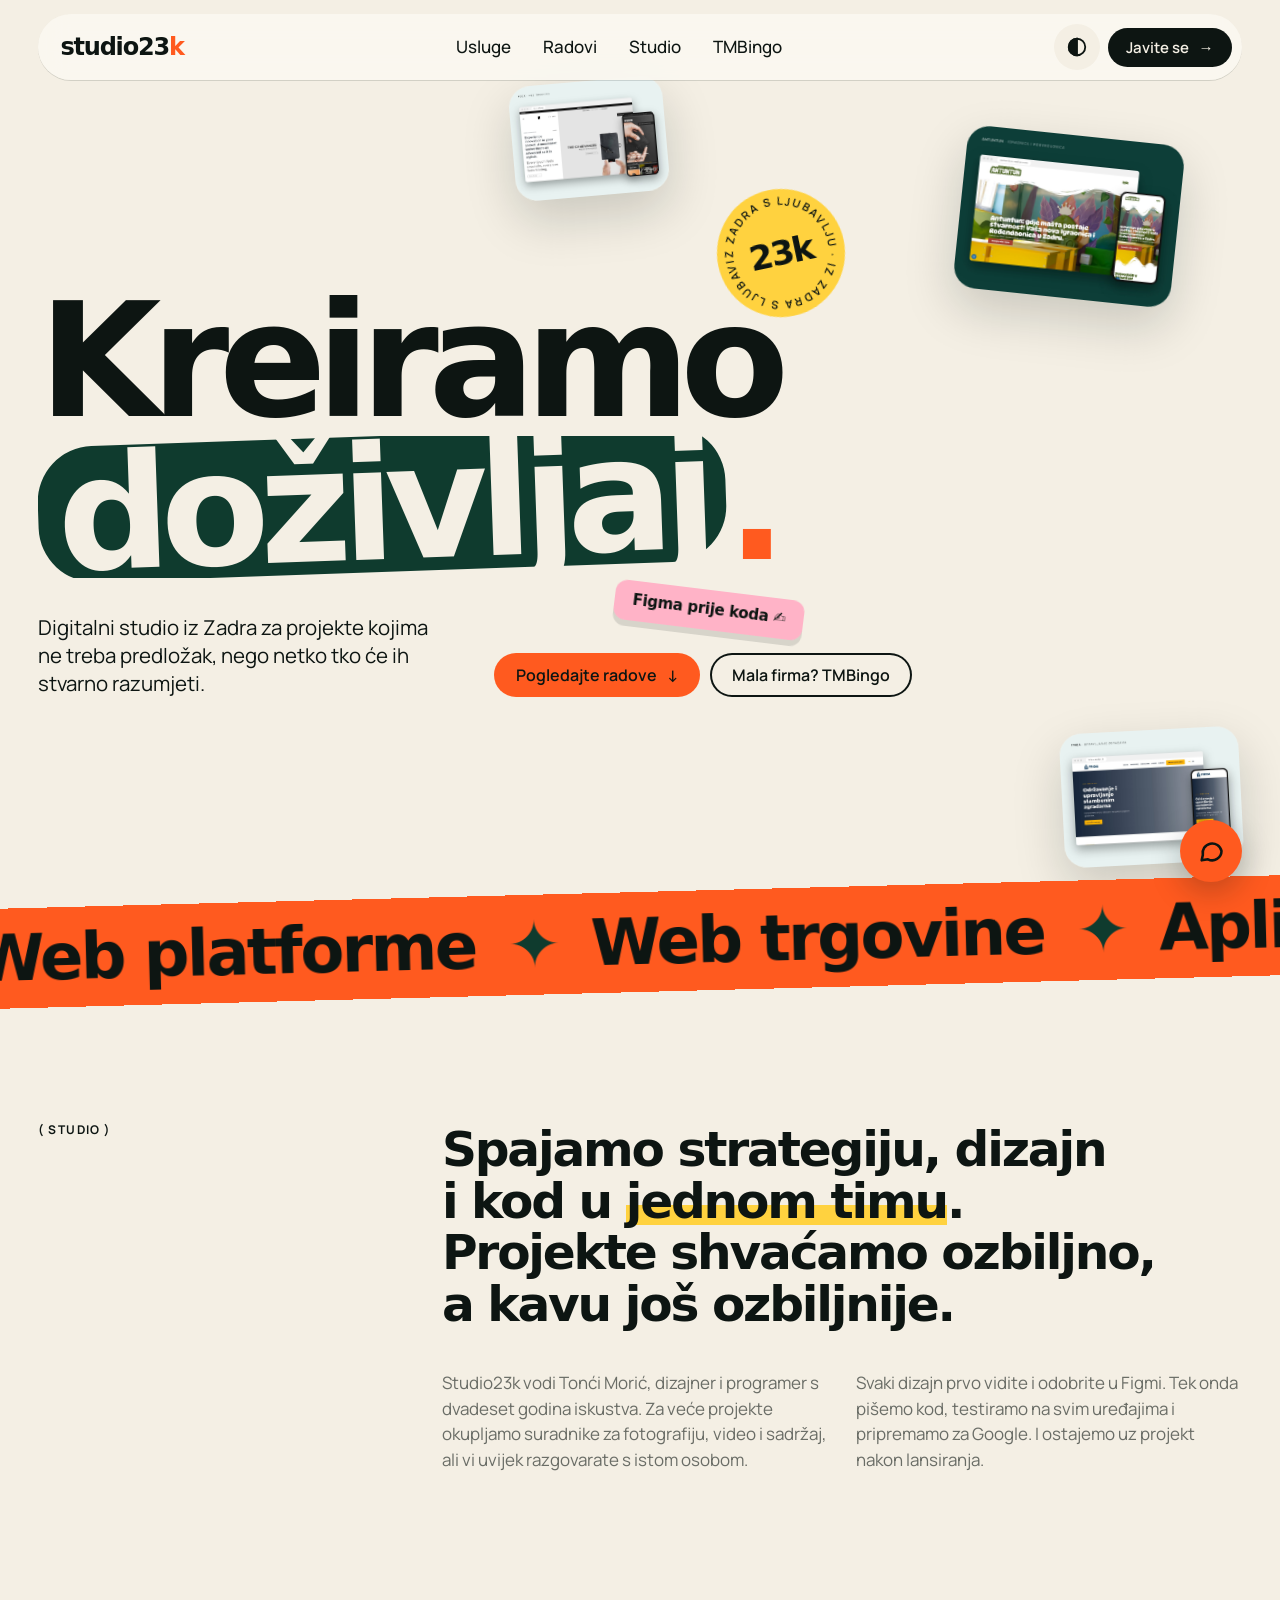
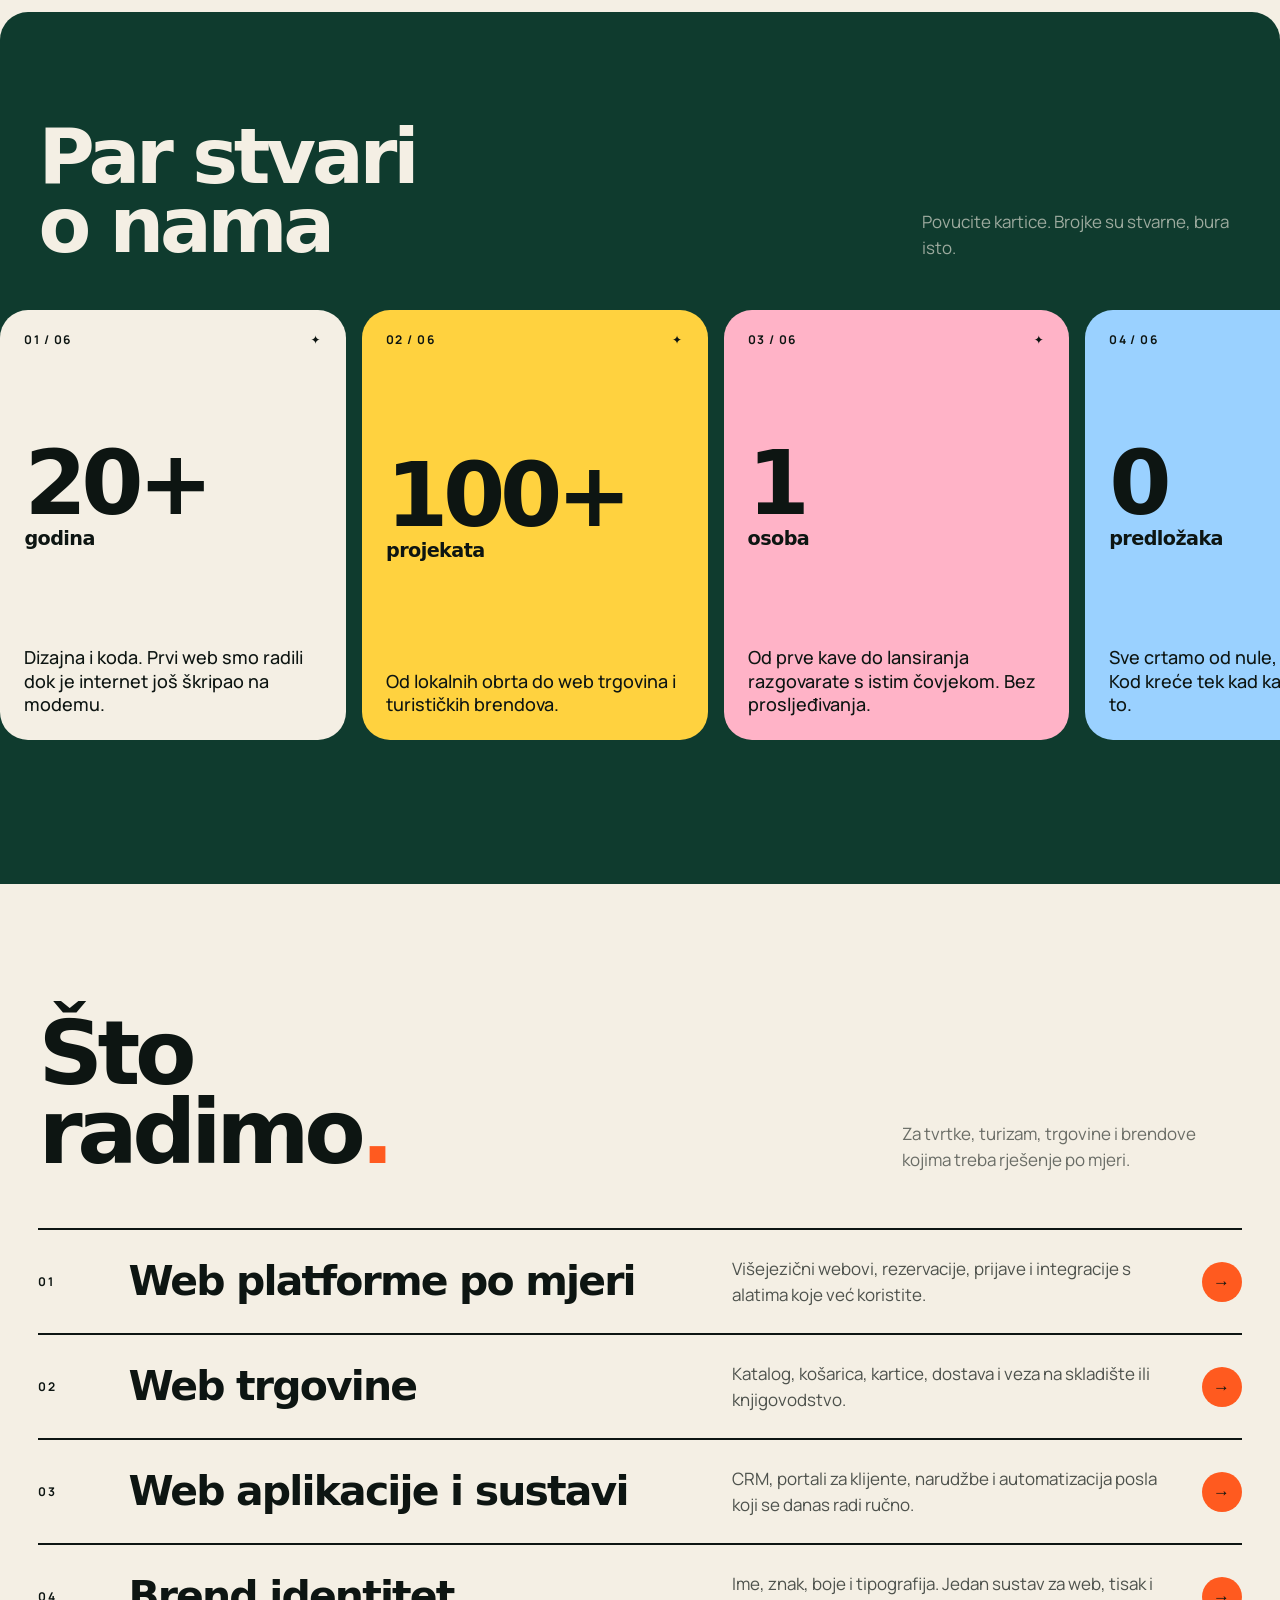
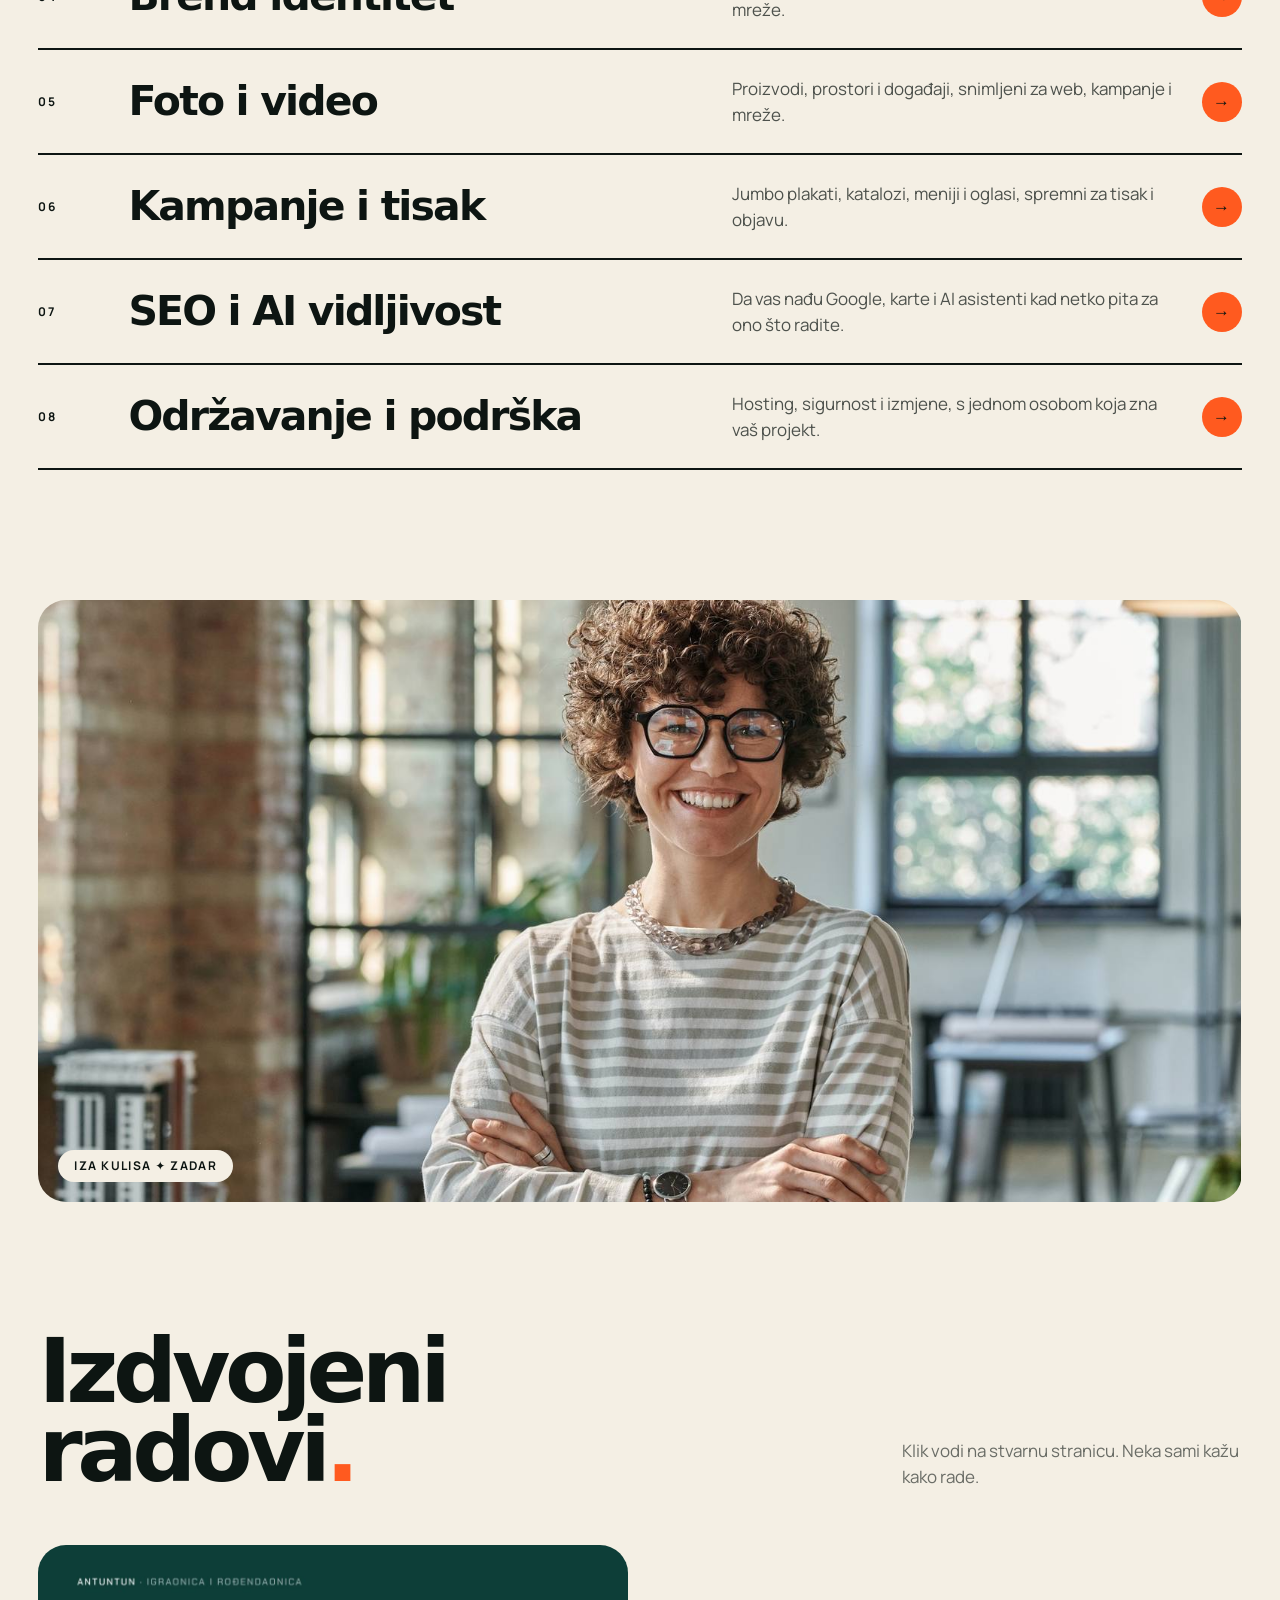
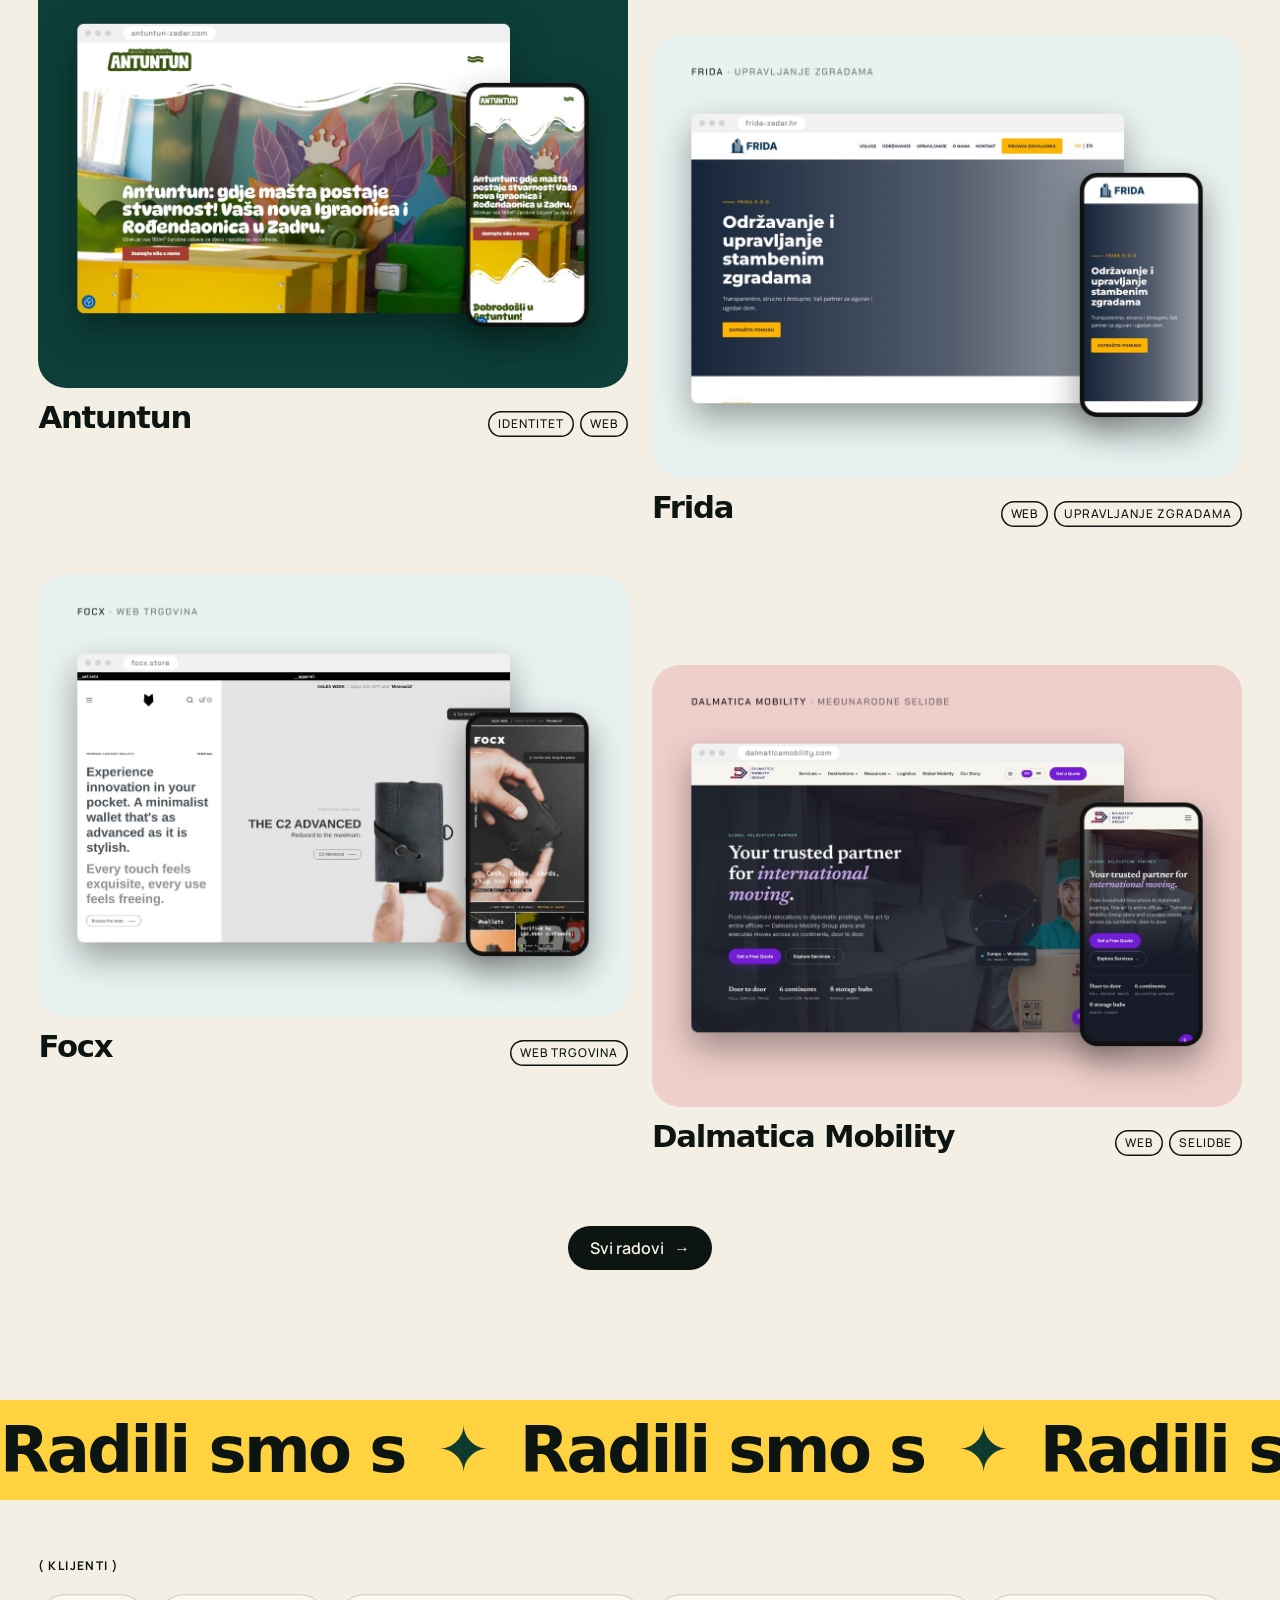
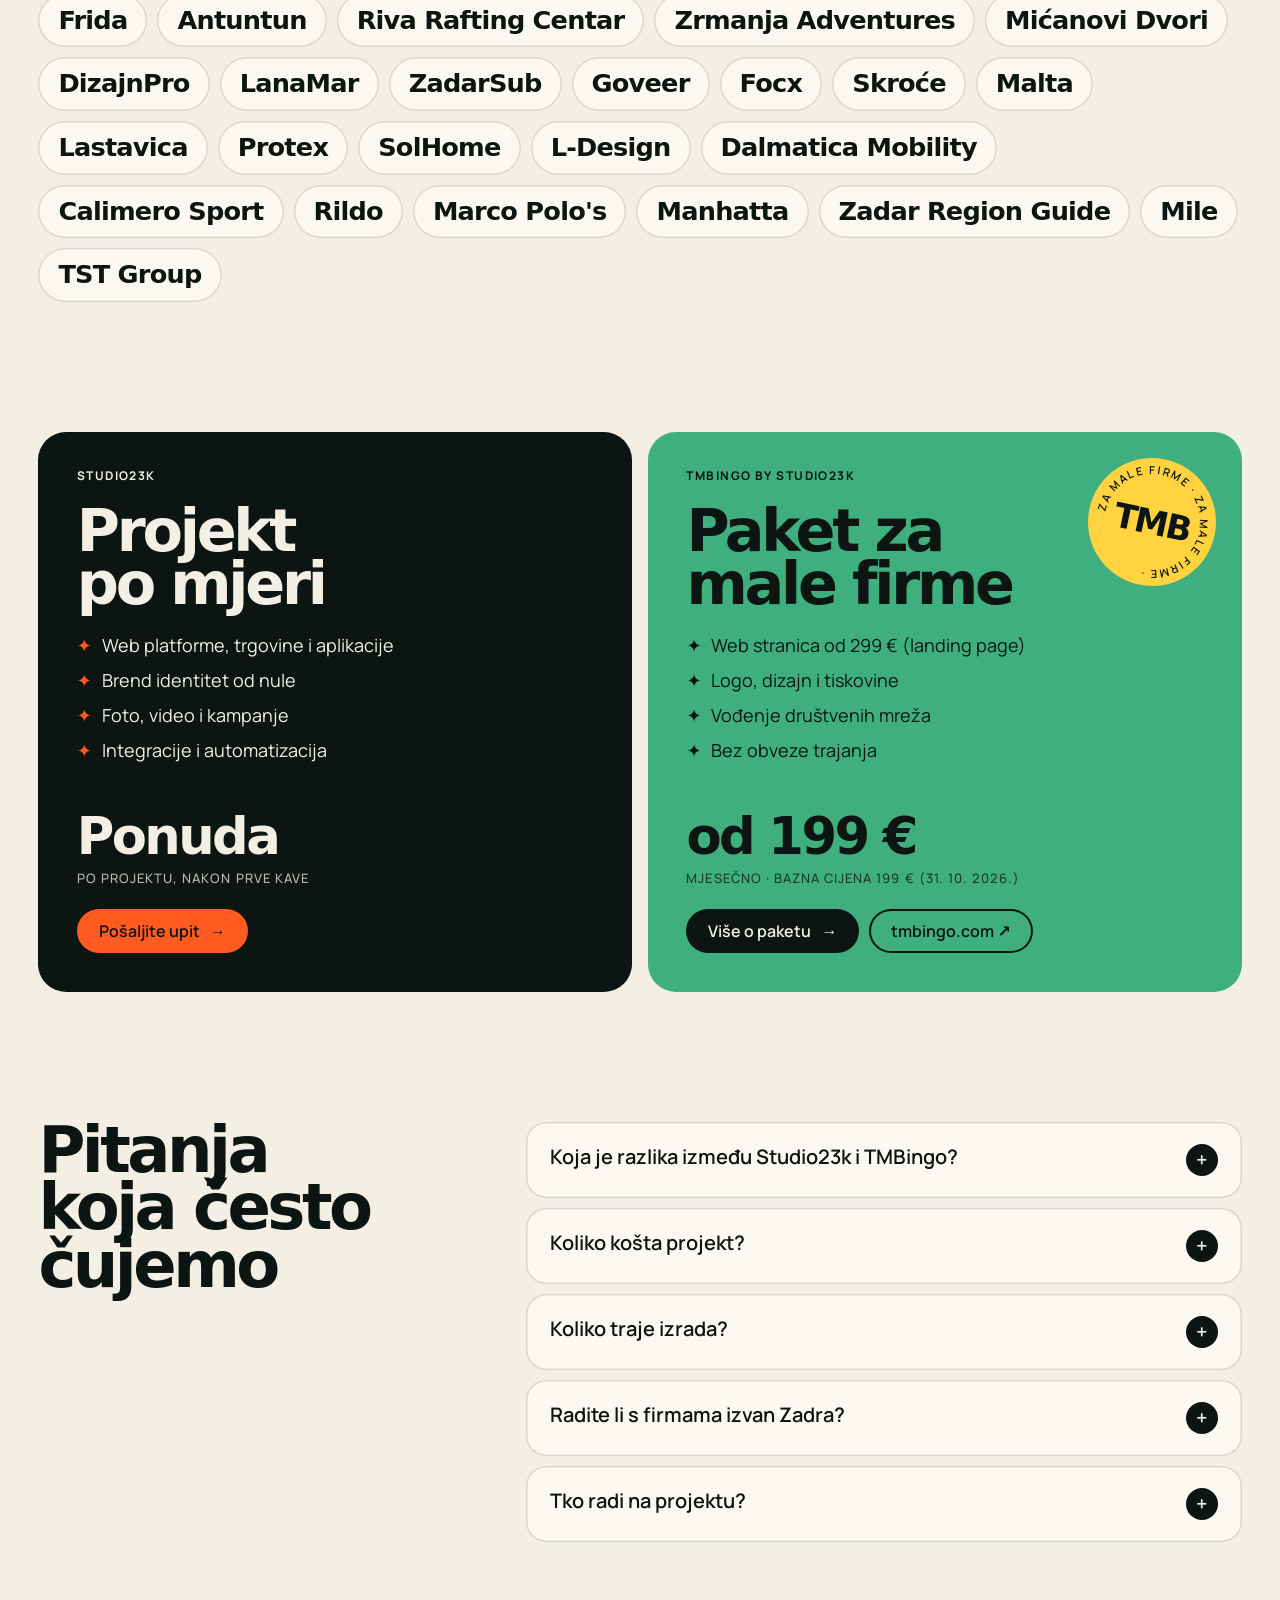
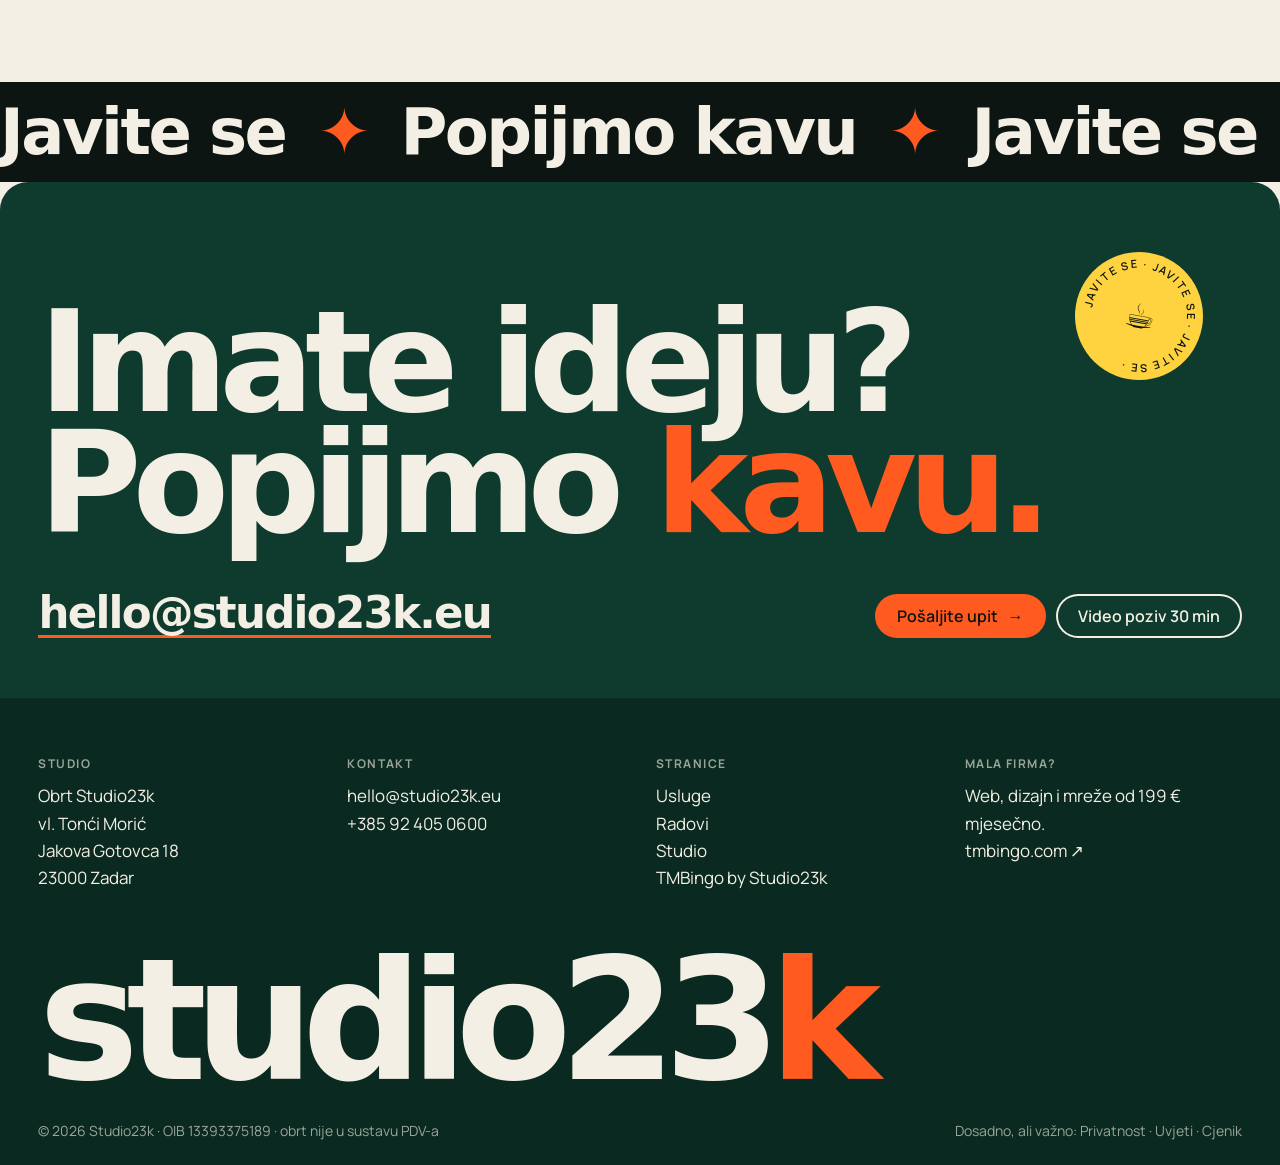
==== index.html @ f8e04850 "Uvodna zavjesa, svijetla/tamna tema, filteri radova, razigrani pravni linkovi Co-Authored-By: Claude" ====
<!doctype html>
<html lang="hr">
<head>
<meta charset="utf-8">
<meta name="viewport" content="width=device-width, initial-scale=1, viewport-fit=cover">
<title>Studio23k · Digitalni studio iz Zadra: web, brend, aplikacije</title>
<meta name="description" content="Studio23k iz Zadra radi veće projekte: web platforme i trgovine po mjeri, web aplikacije, brend identitet, foto i video. Za male firme tu je TMBingo by Studio23k.">
<meta name="theme-color" content="#f4efe4">
<link rel="canonical" href="https://studio23k.eu/">
<meta property="og:type" content="website">
<meta property="og:locale" content="hr_HR">
<meta property="og:site_name" content="Studio23k">
<meta property="og:url" content="https://studio23k.eu/">
<meta property="og:title" content="Studio23k · Digitalni studio iz Zadra: web, brend, aplikacije">
<meta property="og:description" content="Studio23k iz Zadra radi veće projekte: web platforme i trgovine po mjeri, web aplikacije, brend identitet, foto i video. Za male firme tu je TMBingo by Studio23k.">
<meta property="og:image" content="https://studio23k.eu/assets/og-image.jpg">
<meta name="twitter:card" content="summary_large_image">
<link rel="icon" type="image/png" href="/assets/favicon.png">
<link rel="apple-touch-icon" href="/assets/apple-touch-icon.png">
<link rel="stylesheet" href="/assets/fonts/fonts.css">
<link rel="stylesheet" href="/assets/studio.css?v=4">
<script>(function(){var d=document.documentElement;try{var s=localStorage.getItem('s23k-tema');if(s)d.dataset.theme=s;if(sessionStorage.getItem('s23k-pre'))d.classList.add('no-pre');sessionStorage.setItem('s23k-pre','1')}catch(e){}})();</script>
<script type="application/ld+json">
[
 {
  "@context": "https://schema.org",
  "@type": "ProfessionalService",
  "@id": "https://studio23k.eu/#studio",
  "name": "Studio23k",
  "slogan": "Kreiramo doživljaj",
  "description": "Kreativni i digitalni studio iz Zadra za veće projekte: web platforme i trgovine po mjeri, web aplikacije, brend identitet, foto i video te kampanje. Paket za male firme je TMBingo by Studio23k.",
  "url": "https://studio23k.eu/",
  "logo": "https://studio23k.eu/assets/apple-touch-icon.png",
  "image": "https://studio23k.eu/assets/og-image.jpg",
  "email": "hello@studio23k.eu",
  "telephone": "+385 92 405 0600",
  "taxID": "13393375189",
  "address": {
   "@type": "PostalAddress",
   "streetAddress": "Jakova Gotovca 18",
   "postalCode": "23000",
   "addressLocality": "Zadar",
   "addressRegion": "Zadarska županija",
   "addressCountry": "HR"
  },
  "areaServed": [
   {
    "@type": "City",
    "name": "Zadar"
   },
   {
    "@type": "Country",
    "name": "Hrvatska"
   }
  ],
  "founder": {
   "@type": "Person",
   "name": "Tonći Morić",
   "jobTitle": "Dizajner i programer"
  },
  "subOrganization": {
   "@type": "ProfessionalService",
   "@id": "https://tmbingo.com/#posao",
   "name": "TMBingo",
   "url": "https://tmbingo.com/"
  },
  "knowsAbout": [
   "izrada web stranica",
   "web trgovine",
   "web aplikacije",
   "brend identitet",
   "grafički dizajn",
   "fotografija proizvoda",
   "video produkcija",
   "SEO",
   "održavanje web stranica"
  ]
 },
 {
  "@context": "https://schema.org",
  "@type": "FAQPage",
  "mainEntity": [
   {
    "@type": "Question",
    "name": "Koja je razlika između Studio23k i TMBingo?",
    "acceptedAnswer": {
     "@type": "Answer",
     "text": "Studio23k radi veće projekte po mjeri, s ponudom za svaki projekt. TMBingo by Studio23k je paket za male firme, obrte i apartmane: web, dizajn i društvene mreže za jednu mjesečnu cijenu, bez obveze trajanja. Iza oba stoji isti tim."
    }
   },
   {
    "@type": "Question",
    "name": "Koliko košta projekt?",
    "acceptedAnswer": {
     "@type": "Answer",
     "text": "Ovisi o opsegu. Nakon prvog razgovora dobivate pisanu ponudu s cijenom, rokom i popisom onoga što ulazi u cijenu. Za manje stvari cijene su javne na TMBingo cjeniku."
    }
   },
   {
    "@type": "Question",
    "name": "Koliko traje izrada?",
    "acceptedAnswer": {
     "@type": "Answer",
     "text": "Rok pišemo u ponudu prema opsegu. Dizajn prvo vidite u Figmi, a izrada kreće tek kad ga odobrite."
    }
   },
   {
    "@type": "Question",
    "name": "Radite li s firmama izvan Zadra?",
    "acceptedAnswer": {
     "@type": "Answer",
     "text": "Da, s klijentima iz cijele Hrvatske i inozemstva. Kava je uživo u Zadru ili na video pozivu."
    }
   },
   {
    "@type": "Question",
    "name": "Tko radi na projektu?",
    "acceptedAnswer": {
     "@type": "Answer",
     "text": "Svaki projekt vodi Tonći Morić, dizajner i programer s 20 godina iskustva. Za veće projekte uključujemo suradnike za fotografiju, video i sadržaj."
    }
   }
  ]
 }
]
</script>
</head>
<body>
<div class="pre" id="pre" aria-hidden="true"><i></i><b>studio23<span>k</span></b><i></i></div>
<div class="cur" aria-hidden="true"></div>
<header class="nav">
  <a class="logo" href="/" aria-label="Studio23k, naslovna">studio23<b>k</b></a>
  <nav aria-label="Glavna navigacija"><ul><li><a href="/#usluge">Usluge</a></li><li><a href="/radovi/">Radovi</a></li><li><a href="/#studio">Studio</a></li><li><a href="/tmbingo/" class="tmb">TMBingo</a></li></ul></nav>
  <div class="end">
    <button class="theme" type="button" id="theme" aria-label="Svijetla ili tamna tema" title="Svijetla / tamna tema"><svg viewBox="0 0 24 24" fill="none" stroke="currentColor" stroke-width="2"><circle cx="12" cy="12" r="9"/><path d="M12 3a9 9 0 0 0 0 18z" fill="currentColor"/></svg></button>
    <a class="pill" href="/#kontakt">Javite se <span class="ar">→</span></a>
    <button class="burger open-menu" type="button" aria-label="Otvori izbornik"><span><i></i><i></i></span></button>
  </div>
</header>
<div class="menu" id="menu" aria-hidden="true">
  <div class="row"><a class="logo" href="/">studio23<b>k</b></a><button class="close" type="button" id="closeMenu">Zatvori</button></div>
  <nav class="links" aria-label="Izbornik"><a href="/#usluge">Usluge</a><a href="/radovi/">Radovi</a><a href="/#studio">Studio</a><a href="/tmbingo/" class="tmb">TMBingo</a><a href="/#kontakt">Kontakt</a></nav>
  <div class="row tag"><span>hello@studio23k.eu</span><span class="dim">Zadar</span></div>
</div>

<main>
<section class="hero" id="vrh">
  <figure class="float f1" data-float="-0.12"><img src="/assets/radovi/antuntun.jpg" alt="" width="1200" height="900"></figure>
  <figure class="float f2" data-float="-0.22"><img src="/assets/radovi/focx.jpg" alt="" width="1200" height="900"></figure>
  <figure class="float f3" data-float="-0.06"><img src="/assets/radovi/frida.jpg" alt="" width="1200" height="900"></figure>
  <div class="stk round s1" style="rotate:-12deg" aria-hidden="true"><svg viewBox="0 0 128 128"><defs><path id="cs1" d="M64,64 m-48,0 a48,48 0 1,1 96,0 a48,48 0 1,1 -96,0"/></defs><text><textPath href="#cs1">iz zadra s ljubavlju · iz zadra s ljubavlju · </textPath></text></svg><b>23k</b></div>
  <div class="stk tape s2" aria-hidden="true">Figma prije koda ✍️</div>
  <h1><span class="l"><span>Kreiramo</span></span><span class="l"><span><em>doživljaj</em><span class="o">.</span></span></span></h1>
  <div class="sub">
    <p>Digitalni studio iz Zadra za projekte kojima ne treba predložak, nego netko tko će ih stvarno razumjeti.</p>
    <div class="acts"><a class="pill o" href="#radovi">Pogledajte radove <span class="ar">↓</span></a><a class="pill line" href="/tmbingo/">Mala firma? TMBingo</a></div>
  </div>
</section>

<div class="mq o" aria-hidden="true"><div class="tr"><span>Web platforme<i>✦</i></span><span>Web trgovine<i>✦</i></span><span>Aplikacije<i>✦</i></span><span>Brend identitet<i>✦</i></span><span>Foto i video<i>✦</i></span><span>SEO<i>✦</i></span><span>Web platforme<i>✦</i></span><span>Web trgovine<i>✦</i></span><span>Aplikacije<i>✦</i></span><span>Brend identitet<i>✦</i></span><span>Foto i video<i>✦</i></span><span>SEO<i>✦</i></span><span>Web platforme<i>✦</i></span><span>Web trgovine<i>✦</i></span><span>Aplikacije<i>✦</i></span><span>Brend identitet<i>✦</i></span><span>Foto i video<i>✦</i></span><span>SEO<i>✦</i></span><span>Web platforme<i>✦</i></span><span>Web trgovine<i>✦</i></span><span>Aplikacije<i>✦</i></span><span>Brend identitet<i>✦</i></span><span>Foto i video<i>✦</i></span><span>SEO<i>✦</i></span><span>Web platforme<i>✦</i></span><span>Web trgovine<i>✦</i></span><span>Aplikacije<i>✦</i></span><span>Brend identitet<i>✦</i></span><span>Foto i video<i>✦</i></span><span>SEO<i>✦</i></span><span>Web platforme<i>✦</i></span><span>Web trgovine<i>✦</i></span><span>Aplikacije<i>✦</i></span><span>Brend identitet<i>✦</i></span><span>Foto i video<i>✦</i></span><span>SEO<i>✦</i></span></div></div>

<section class="stmt" id="studio">
  <span class="tag rv">( Studio )</span>
  <h2 class="rv">Spajamo strategiju, dizajn i kod u <span class="hl">jednom timu</span>. Projekte shvaćamo ozbiljno, a kavu još ozbiljnije.</h2>
  <div class="ps rv">
    <p>Studio23k vodi Tonći Morić, dizajner i programer s dvadeset godina iskustva. Za veće projekte okupljamo suradnike za fotografiju, video i sadržaj, ali vi uvijek razgovarate s istom osobom.</p>
    <p>Svaki dizajn prvo vidite i odobrite u Figmi. Tek onda pišemo kod, testiramo na svim uređajima i pripremamo za Google. I ostajemo uz projekt nakon lansiranja.</p>
  </div>
</section>

<section class="deck">
  <div class="hd"><h2 class="rv">Par stvari<br>o nama</h2><p class="rv">Povucite kartice. Brojke su stvarne, bura isto.</p></div>
  <div class="cards" data-cur="Povuci">
      <article class="card"><div class="n tag"><span>01 / 06</span><span>✦</span></div><b>20+<small>godina</small></b><p>Dizajna i koda. Prvi web smo radili dok je internet još škripao na modemu.</p></article>
      <article class="card"><div class="n tag"><span>02 / 06</span><span>✦</span></div><b>100+<small>projekata</small></b><p>Od lokalnih obrta do web trgovina i turističkih brendova.</p></article>
      <article class="card"><div class="n tag"><span>03 / 06</span><span>✦</span></div><b>1<small>osoba</small></b><p>Od prve kave do lansiranja razgovarate s istim čovjekom. Bez prosljeđivanja.</p></article>
      <article class="card"><div class="n tag"><span>04 / 06</span><span>✦</span></div><b>0<small>predložaka</small></b><p>Sve crtamo od nule, prvo u Figmi. Kod kreće tek kad kažete da je to to.</p></article>
      <article class="card"><div class="n tag"><span>05 / 06</span><span>✦</span></div><b>7 Bf<small>bura</small></b><p>Radimo i kad puše. Rok je rok, makar se laptop držao s obje ruke.</p></article>
      <article class="card"><div class="n tag"><span>06 / 06</span><span>✦</span></div><b>ZST<small>Zadarsko standardno vrijeme</small></b><p>Ponuda stiže brzo, ali tek nakon prve kave. Neke stvari se ne mijenjaju.</p></article>
  </div>
</section>

<section class="svc" id="usluge">
  <div class="sec-h"><h2 class="rv">Što<br>radimo<span class="o">.</span></h2><p class="rv">Za tvrtke, turizam, trgovine i brendove kojima treba rješenje po mjeri.</p></div>
  <ol class="svl">
      <li class="rv"><span class="tag">01</span><h3>Web platforme po mjeri</h3><p>Višejezični webovi, rezervacije, prijave i integracije s alatima koje već koristite.</p><span class="ic" aria-hidden="true">→</span></li>
      <li class="rv"><span class="tag">02</span><h3>Web trgovine</h3><p>Katalog, košarica, kartice, dostava i veza na skladište ili knjigovodstvo.</p><span class="ic" aria-hidden="true">→</span></li>
      <li class="rv"><span class="tag">03</span><h3>Web aplikacije i sustavi</h3><p>CRM, portali za klijente, narudžbe i automatizacija posla koji se danas radi ručno.</p><span class="ic" aria-hidden="true">→</span></li>
      <li class="rv"><span class="tag">04</span><h3>Brend identitet</h3><p>Ime, znak, boje i tipografija. Jedan sustav za web, tisak i mreže.</p><span class="ic" aria-hidden="true">→</span></li>
      <li class="rv"><span class="tag">05</span><h3>Foto i video</h3><p>Proizvodi, prostori i događaji, snimljeni za web, kampanje i mreže.</p><span class="ic" aria-hidden="true">→</span></li>
      <li class="rv"><span class="tag">06</span><h3>Kampanje i tisak</h3><p>Jumbo plakati, katalozi, meniji i oglasi, spremni za tisak i objavu.</p><span class="ic" aria-hidden="true">→</span></li>
      <li class="rv"><span class="tag">07</span><h3>SEO i AI vidljivost</h3><p>Da vas nađu Google, karte i AI asistenti kad netko pita za ono što radite.</p><span class="ic" aria-hidden="true">→</span></li>
      <li class="rv"><span class="tag">08</span><h3>Održavanje i podrška</h3><p>Hosting, sigurnost i izmjene, s jednom osobom koja zna vaš projekt.</p><span class="ic" aria-hidden="true">→</span></li>
  </ol>
</section>

<div class="reel rv"><figure><video data-lazyplay muted loop playsinline preload="none" poster="/assets/img/team-2.jpg"><source src="/assets/img/studio.mp4" type="video/mp4"></video><figcaption class="tag">Iza kulisa ✦ Zadar</figcaption></figure></div>

<section class="work" id="radovi">
  <div class="sec-h"><h2 class="rv">Izdvojeni<br>radovi<span class="o">.</span></h2><p class="rv">Klik vodi na stvarnu stranicu. Neka sami kažu kako rade.</p></div>
  <ul class="grid2">
      <li class="rv" data-cat="identitet web"><a href="https://antuntun-zadar.com/" target="_blank" rel="noopener" data-cur="Pogledaj"><span class="thumb"><img src="/assets/radovi/antuntun.jpg" alt="Web stranica Antuntun na laptopu i mobitelu" width="1200" height="900" loading="lazy"><span class="go">↗</span></span><span class="cap"><h3>Antuntun</h3><span class="chips"><span>Identitet</span><span>Web</span></span></span></a></li>
      <li class="rv" data-cat="web"><a href="https://frida-zadar.hr/" target="_blank" rel="noopener" data-cur="Pogledaj"><span class="thumb"><img src="/assets/radovi/frida.jpg" alt="Web stranica Frida na laptopu i mobitelu" width="1200" height="900" loading="lazy"><span class="go">↗</span></span><span class="cap"><h3>Frida</h3><span class="chips"><span>Web</span><span>Upravljanje zgradama</span></span></span></a></li>
      <li class="rv" data-cat="trgovina"><a href="https://focx.store/" target="_blank" rel="noopener" data-cur="Pogledaj"><span class="thumb"><img src="/assets/radovi/focx.jpg" alt="Web stranica Focx na laptopu i mobitelu" width="1200" height="900" loading="lazy"><span class="go">↗</span></span><span class="cap"><h3>Focx</h3><span class="chips"><span>Web trgovina</span></span></span></a></li>
      <li class="rv" data-cat="web"><a href="https://dalmaticamobility.com/" target="_blank" rel="noopener" data-cur="Pogledaj"><span class="thumb"><img src="/assets/radovi/dalmatica.jpg" alt="Web stranica Dalmatica Mobility na laptopu i mobitelu" width="1200" height="900" loading="lazy"><span class="go">↗</span></span><span class="cap"><h3>Dalmatica Mobility</h3><span class="chips"><span>Web</span><span>Selidbe</span></span></span></a></li>
  </ul>
  <div class="more"><a class="pill" href="/radovi/">Svi radovi <span class="ar">→</span></a></div>
</section>

<div class="mq s rev" aria-hidden="true"><div class="tr"><span>Radili smo s<i>✦</i></span><span>Radili smo s<i>✦</i></span><span>Radili smo s<i>✦</i></span><span>Radili smo s<i>✦</i></span><span>Radili smo s<i>✦</i></span><span>Radili smo s<i>✦</i></span><span>Radili smo s<i>✦</i></span><span>Radili smo s<i>✦</i></span></div></div>
<section class="cl"><span class="tag" style="padding-top:60px">( Klijenti )</span><div class="cloud rv"><span>Frida</span><span>Antuntun</span><span>Riva Rafting Centar</span><span>Zrmanja Adventures</span><span>Mićanovi Dvori</span><span>DizajnPro</span><span>LanaMar</span><span>ZadarSub</span><span>Goveer</span><span>Focx</span><span>Skroće</span><span>Malta</span><span>Lastavica</span><span>Protex</span><span>SolHome</span><span>L-Design</span><span>Dalmatica Mobility</span><span>Calimero Sport</span><span>Rildo</span><span>Marco Polo's</span><span>Manhatta</span><span>Zadar Region Guide</span><span>Mile</span><span>TST Group</span></div></section>

<section class="ways" id="nacini">
  <div class="way s23 rv">
    <span class="tag">Studio23k</span>
    <h3>Projekt<br>po mjeri</h3>
    <ul><li>Web platforme, trgovine i aplikacije</li><li>Brend identitet od nule</li><li>Foto, video i kampanje</li><li>Integracije i automatizacija</li></ul>
    <div><p class="pr">Ponuda<small>po projektu, nakon prve kave</small></p><div class="acts"><a class="pill o" href="mailto:hello@studio23k.eu?subject=Upit%20za%20projekt">Pošaljite upit <span class="ar">→</span></a></div></div>
  </div>
  <div class="way tmb rv">
    <div class="stk round s5" style="rotate:12deg" aria-hidden="true"><svg viewBox="0 0 128 128"><defs><path id="cs5" d="M64,64 m-48,0 a48,48 0 1,1 96,0 a48,48 0 1,1 -96,0"/></defs><text><textPath href="#cs5">za male firme · za male firme · </textPath></text></svg><b>TMB</b></div>
    <span class="tag">TMBingo by Studio23k</span>
    <h3>Paket za<br>male firme</h3>
    <ul><li>Web stranica od 299 € (landing page)</li><li>Logo, dizajn i tiskovine</li><li>Vođenje društvenih mreža</li><li>Bez obveze trajanja</li></ul>
    <div><p class="pr">od 199 €<small>mjesečno · bazna cijena 199 € (31. 10. 2026.)</small></p><div class="acts"><a class="pill" href="/tmbingo/">Više o paketu <span class="ar">→</span></a><a class="pill line" href="https://tmbingo.com/" target="_blank" rel="noopener">tmbingo.com ↗</a></div></div>
  </div>
</section>

<section class="faq" id="pitanja">
  <h2 class="rv">Pitanja<br>koja često<br>čujemo</h2>
  <div class="rv">
    <details><summary>Koja je razlika između Studio23k i TMBingo?</summary><p>Studio23k radi veće projekte po mjeri, s ponudom za svaki projekt. <a href="/tmbingo/">TMBingo by Studio23k</a> je paket za male firme, obrte i apartmane: web, dizajn i društvene mreže za jednu mjesečnu cijenu, bez obveze trajanja. Iza oba stoji isti tim.</p></details>
    <details><summary>Koliko košta projekt?</summary><p>Ovisi o opsegu. Nakon prvog razgovora dobivate pisanu ponudu s cijenom, rokom i popisom onoga što ulazi u cijenu. Za manje stvari cijene su javne na <a href="https://tmbingo.com/cjenik/">TMBingo cjeniku</a>.</p></details>
    <details><summary>Koliko traje izrada?</summary><p>Rok pišemo u ponudu prema opsegu. Dizajn prvo vidite u Figmi, a izrada kreće tek kad ga odobrite.</p></details>
    <details><summary>Radite li s firmama izvan Zadra?</summary><p>Da, s klijentima iz cijele Hrvatske i inozemstva. Kava je uživo u Zadru ili na video pozivu.</p></details>
    <details><summary>Tko radi na projektu?</summary><p>Svaki projekt vodi Tonći Morić, dizajner i programer s 20 godina iskustva. Za veće projekte uključujemo suradnike za fotografiju, video i sadržaj.</p></details>
  </div>
</section>
</main>

<a class="mq " href="#kontakt" aria-label="Javite se" data-cur="Klik"><div class="tr"><span>Javite se<i>✦</i></span><span>Popijmo kavu<i>✦</i></span><span>Javite se<i>✦</i></span><span>Popijmo kavu<i>✦</i></span><span>Javite se<i>✦</i></span><span>Popijmo kavu<i>✦</i></span><span>Javite se<i>✦</i></span><span>Popijmo kavu<i>✦</i></span><span>Javite se<i>✦</i></span><span>Popijmo kavu<i>✦</i></span><span>Javite se<i>✦</i></span><span>Popijmo kavu<i>✦</i></span></div></a>
<section class="cta" id="kontakt">
  <div class="stk round s9" style="rotate:10deg" aria-hidden="true"><svg viewBox="0 0 128 128"><defs><path id="cs9" d="M64,64 m-48,0 a48,48 0 1,1 96,0 a48,48 0 1,1 -96,0"/></defs><text><textPath href="#cs9">javite se · javite se · javite se · </textPath></text></svg><b>☕</b></div>
  <h2 class="rv">Imate ideju?<br>Popijmo <span class="o">kavu.</span></h2>
  <div class="row rv">
    <a class="mail" href="mailto:hello@studio23k.eu?subject=Upit%20za%20projekt" data-cur="Pišite">hello@studio23k.eu</a>
    <div style="display:flex;gap:10px;flex-wrap:wrap"><a class="pill o" href="mailto:hello@studio23k.eu?subject=Upit%20za%20projekt">Pošaljite upit <span class="ar">→</span></a><a class="pill line" href="https://calendar.app.google/jx4eBT3Tn9bsoiSt9" target="_blank" rel="noopener">Video poziv 30 min</a></div>
  </div>
</section>
<footer class="ft">
  <div><span class="tag">Studio</span><p>Obrt Studio23k<br>vl. Tonći Morić<br>Jakova Gotovca 18<br>23000 Zadar</p></div>
  <div><span class="tag">Kontakt</span><p><a href="mailto:hello@studio23k.eu">hello@studio23k.eu</a><br><a href="tel:+385924050600">+385 92 405 0600</a></p></div>
  <div><span class="tag">Stranice</span><ul><li><a href="/#usluge">Usluge</a></li><li><a href="/radovi/">Radovi</a></li><li><a href="/#studio">Studio</a></li><li><a class="g" href="/tmbingo/">TMBingo by Studio23k</a></li></ul></div>
  <div><span class="tag">Mala firma?</span><p>Web, dizajn i mreže od 199 € mjesečno.<br><a class="g" href="https://tmbingo.com/" target="_blank" rel="noopener">tmbingo.com ↗</a></p></div>
  <p class="big" aria-hidden="true">studio23<b>k</b></p>
  <div class="bottom"><span>© 2026 Studio23k · OIB 13393375189 · obrt nije u sustavu PDV-a</span><span>Dosadno, ali važno: <a href="https://tmbingo.com/privatnost.html">Privatnost</a> · <a href="https://tmbingo.com/uvjeti.html">Uvjeti</a> · <a href="https://tmbingo.com/cjenik/">Cjenik</a></span></div>
</footer>

<div class="chat" id="chat">
  <div class="win" role="dialog" aria-label="Poruka Studio23k">
    <div class="top"><i></i><b>Studio23k</b><span class="dim">· Zadar</span></div>
    <div class="msgs"><p class="msg">Bok! 👋</p><p class="msg">Imate projekt na umu ili vam treba nešto manje za firmu?</p></div>
    <div class="opts"><a href="mailto:hello@studio23k.eu?subject=Upit%20za%20projekt">Imam veći projekt</a><a class="g" href="/tmbingo/">Mala sam firma</a><a href="https://calendar.app.google/jx4eBT3Tn9bsoiSt9" target="_blank" rel="noopener">Dogovorimo poziv</a></div>
  </div>
  <button class="btn" type="button" aria-label="Otvori poruke" aria-expanded="false"><svg viewBox="0 0 24 24" fill="none" stroke="currentColor" stroke-width="2.2" stroke-linecap="round" stroke-linejoin="round"><path d="M21 12a8 8 0 0 1-11.6 7.1L4 20l1-4.6A8 8 0 1 1 21 12z"/></svg></button>
</div>

<script src="/assets/js/lenis.min.js"></script>
<script src="/assets/js/studio.js?v=4" defer></script>
</body>
</html>
---- assets/fonts/fonts.css ----
/* Fontovi su na našem serveru (bez slanja IP adrese Googleu). Izvor: Google Fonts, licenca SIL OFL. */
/* Syne 700 latin-ext */
@font-face {
  font-family: 'Syne';
  font-style: normal;
  font-weight: 700;
  font-display: swap;
  src: url(syne-700-latin-ext.woff2) format('woff2');
  unicode-range: U+0100-02BA, U+02BD-02C5, U+02C7-02CC, U+02CE-02D7, U+02DD-02FF, U+0304, U+0308, U+0329, U+1D00-1DBF, U+1E00-1E9F, U+1EF2-1EFF, U+2020, U+20A0-20AB, U+20AD-20C4, U+2113, U+2C60-2C7F, U+A720-A7FF;
}
/* Syne 700 latin */
@font-face {
  font-family: 'Syne';
  font-style: normal;
  font-weight: 700;
  font-display: swap;
  src: url(syne-700-latin.woff2) format('woff2');
  unicode-range: U+0000-00FF, U+0131, U+0152-0153, U+02BB-02BC, U+02C6, U+02DA, U+02DC, U+0304, U+0308, U+0329, U+2000-206F, U+20AC, U+2122, U+2191, U+2193, U+2212, U+2215, U+FEFF, U+FFFD;
}
/* Syne 800 latin-ext */
@font-face {
  font-family: 'Syne';
  font-style: normal;
  font-weight: 800;
  font-display: swap;
  src: url(syne-700-latin-ext.woff2) format('woff2');
  unicode-range: U+0100-02BA, U+02BD-02C5, U+02C7-02CC, U+02CE-02D7, U+02DD-02FF, U+0304, U+0308, U+0329, U+1D00-1DBF, U+1E00-1E9F, U+1EF2-1EFF, U+2020, U+20A0-20AB, U+20AD-20C4, U+2113, U+2C60-2C7F, U+A720-A7FF;
}
/* Syne 800 latin */
@font-face {
  font-family: 'Syne';
  font-style: normal;
  font-weight: 800;
  font-display: swap;
  src: url(syne-700-latin.woff2) format('woff2');
  unicode-range: U+0000-00FF, U+0131, U+0152-0153, U+02BB-02BC, U+02C6, U+02DA, U+02DC, U+0304, U+0308, U+0329, U+2000-206F, U+20AC, U+2122, U+2191, U+2193, U+2212, U+2215, U+FEFF, U+FFFD;
}
/* Manrope (varijabilni 200-800) latin-ext */
@font-face {
  font-family: 'Manrope';
  font-style: normal;
  font-weight: 200 800;
  font-display: swap;
  src: url(manrope-latin-ext-wght-normal.woff2) format('woff2-variations');
  unicode-range: U+0100-02BA, U+02BD-02C5, U+02C7-02CC, U+02CE-02D7, U+02DD-02FF, U+0304, U+0308, U+0329, U+1D00-1DBF, U+1E00-1E9F, U+1EF2-1EFF, U+2020, U+20A0-20AB, U+20AD-20C4, U+2113, U+2C60-2C7F, U+A720-A7FF;
}
/* Manrope (varijabilni 200-800) latin */
@font-face {
  font-family: 'Manrope';
  font-style: normal;
  font-weight: 200 800;
  font-display: swap;
  src: url(manrope-latin-wght-normal.woff2) format('woff2-variations');
  unicode-range: U+0000-00FF, U+0131, U+0152-0153, U+02BB-02BC, U+02C6, U+02DA, U+02DC, U+0304, U+0308, U+0329, U+2000-206F, U+20AC, U+2122, U+2191, U+2193, U+2212, U+2215, U+FEFF, U+FFFD;
}
---- assets/studio.css ----
/* Studio23k v2: razigrana digitalna agencija. Duboka zelena (borovina) + krem + narančasta, velika Syne tipografija,
   naljepnice, trake koje klize, numerirane kartice, zaobljeni oblici. Zelena TMBingo (#3faf7f) samo za paket. */
:root {
  --deep: #0f3b2e;
  --deep-2: #0a2a21;
  --cream: #f4efe4;
  --paper: #fbf8f2;
  --ink: #0d1512;
  --orange: #ff5a1f;
  --sun: #ffd23f;
  --pink: #ffb3c7;
  --sky: #9ad1ff;
  --green: #3faf7f;
  --mute: rgba(13,21,18,.6);
  --mute-d: rgba(244,239,228,.62);
  --line: rgba(13,21,18,.14);
  --line-d: rgba(244,239,228,.2);
  --r: 28px;
  --body: "Manrope", "Helvetica Neue", Arial, system-ui, sans-serif;
  --tech: "Manrope", "Helvetica Neue", Arial, system-ui, sans-serif;
  --mark: "Syne", "Avenir Next", system-ui, sans-serif;
  --gx: max(16px, env(safe-area-inset-left, 0px), 3vw);
  /* teme: svijetla (zadano) i tamna */
  --bg: var(--cream); --fg: var(--ink); --surface: var(--paper); --navbg: rgba(251,248,242,.86); --em: var(--deep);
}
:root[data-theme="dark"] {
  --bg: #0b1f19; --fg: #f4efe4; --surface: #12352b; --navbg: rgba(18,53,43,.88); --em: var(--orange);
  --line: rgba(244,239,228,.16); --mute: rgba(244,239,228,.66);
  color-scheme: dark;
}
* { box-sizing: border-box; }
html, body { margin: 0; overflow-x: clip; }
[hidden] { display: none !important; }
html.lenis, html.lenis body { height: auto; }
.lenis.lenis-smooth { scroll-behavior: auto !important; }
body { background: var(--bg); color: var(--fg); transition: background .4s, color .4s; font: 400 17px/1.5 var(--body); overflow-x: hidden; }
a { color: inherit; text-decoration: none; }
h1, h2, h3, p, ul, ol, figure { margin: 0; padding: 0; }
ul, ol { list-style: none; }
img, video { display: block; max-width: 100%; }
:focus-visible { outline: 3px solid var(--orange); outline-offset: 3px; border-radius: 6px; }
.wrap { padding-inline: var(--gx); }
.tag { font: 700 12px/1 var(--tech); letter-spacing: .12em; text-transform: uppercase; }
.dim { opacity: .62; }

/* Buttons: pill */
.pill { display: inline-flex; align-items: center; gap: 10px; padding: 14px 22px; border-radius: 999px; font: 600 16px/1 var(--body); background: var(--fg); color: var(--bg); border: 0; cursor: pointer; transition: transform .25s cubic-bezier(.3,1.6,.5,1), background .2s; }
.pill:hover { transform: translateY(-2px) rotate(-1.5deg); background: var(--orange); color: var(--ink); }
.pill.o { background: var(--orange); color: var(--ink); }
.pill.o:hover { background: var(--sun); }
.pill.line { background: transparent; color: inherit; box-shadow: inset 0 0 0 2px currentColor; }
.pill.line:hover { background: var(--sun); color: var(--ink); box-shadow: none; }
.pill.g { background: var(--green); color: var(--ink); }
.pill .ar { transition: transform .25s; } .pill:hover .ar { transform: translateX(4px); }

/* Header */
.nav { position: fixed; z-index: 50; top: 14px; left: var(--gx); right: var(--gx); display: flex; align-items: center; justify-content: space-between; gap: 16px; padding: 10px 10px 10px 22px; border-radius: 999px; background: var(--navbg); backdrop-filter: blur(14px); -webkit-backdrop-filter: blur(14px); box-shadow: 0 1px 0 var(--line); transition: transform .4s cubic-bezier(.2,.8,.2,1); }
.nav.hide { transform: translateY(-140%); }
.logo { font: 800 24px/1 var(--mark); letter-spacing: -.05em; display: inline-flex; align-items: baseline; }
.logo b { color: var(--orange); font-weight: 800; }
.nav ul { display: flex; gap: 4px; }
.nav ul a { display: block; padding: 10px 14px; border-radius: 999px; font-weight: 500; transition: background .2s; }
.nav ul a:hover, .nav ul a[aria-current] { background: var(--bg); }
.nav ul a.tmb:hover { background: var(--green); }
.nav .pill { padding: 12px 18px; font-size: 15px; }
.burger { display: none; width: 46px; height: 46px; border-radius: 50%; border: 0; background: var(--fg); color: var(--bg); cursor: pointer; place-items: center; }
.burger span { width: 18px; height: 10px; display: grid; align-content: space-between; }
.burger i { display: block; height: 2px; background: currentColor; border-radius: 2px; }
@media (max-width: 900px) { .nav ul, .nav .pill { display: none; } .burger { display: grid; } }
.menu { position: fixed; inset: 0; z-index: 80; background: var(--deep); color: var(--cream); display: grid; grid-template-rows: auto 1fr auto; padding: 24px var(--gx); clip-path: circle(0% at calc(100% - 40px) 40px); transition: clip-path .7s cubic-bezier(.77,0,.18,1); }
.menu.open { clip-path: circle(150% at calc(100% - 40px) 40px); }
.menu .row { display: flex; justify-content: space-between; align-items: center; }
.menu .close { background: var(--cream); color: var(--ink); border: 0; border-radius: 999px; padding: 12px 18px; font: 600 15px/1 var(--body); cursor: pointer; }
.menu .links { align-self: center; display: grid; gap: 6px; }
.menu .links a { font: 800 clamp(44px, 11vw, 110px)/.95 var(--mark); letter-spacing: -.05em; }
.menu .links a:hover { color: var(--orange); }
.menu .links a.tmb:hover { color: var(--green); }

/* Hero */
.hero { position: relative; min-height: 100svh; padding: 130px var(--gx) 40px; display: grid; align-content: center; overflow: hidden; }
.hero h1 { position: relative; z-index: 2; font: 800 clamp(40px, 12.4vw, 220px)/.86 var(--mark); letter-spacing: -.065em; }
.hero h1 .l { display: block; overflow: hidden; padding-bottom: .04em; }
.hero h1 .l > span { display: inline-block; transform: translateY(105%); animation: up 1s cubic-bezier(.2,.8,.2,1) forwards; }
.hero h1 .l:nth-child(2) > span { animation-delay: .12s; }
.hero h1 .o { color: var(--orange); }
.hero h1 em { font-style: normal; display: inline-block; padding: 0 .12em; border-radius: .35em; background: var(--em); color: var(--cream); transform: rotate(-2deg); }
@keyframes up { to { transform: none; } }
.hero .sub { position: relative; z-index: 2; margin-top: 36px; display: flex; flex-wrap: wrap; gap: 20px 48px; align-items: end; }
.hero .sub p { font-size: clamp(18px, 1.6vw, 24px); line-height: 1.35; max-width: 34ch; }
.hero .sub .acts { display: flex; gap: 10px; flex-wrap: wrap; }
.float { position: absolute; z-index: 1; border-radius: 22px; overflow: hidden; box-shadow: 0 20px 50px rgba(13,21,18,.18); will-change: transform; }
.float img { width: 100%; height: 100%; object-fit: cover; }
.f1 { width: clamp(150px, 17vw, 270px); aspect-ratio: 4/3; top: 15%; right: 8%; rotate: 6deg; }
.f2 { width: clamp(120px, 12vw, 200px); aspect-ratio: 4/3; top: 9%; left: 40%; rotate: -5deg; }
.f3 { width: clamp(130px, 14vw, 230px); aspect-ratio: 4/3; bottom: 4%; right: 3%; rotate: -3deg; }
@media (max-width: 900px) { .f1 { top: 11%; right: -30px; } .f2 { display: none; } .f3 { display: none; } }
.scroll { position: absolute; z-index: 2; left: var(--gx); bottom: 22px; }

/* Stickers */
.stk { position: absolute; z-index: 3; display: inline-grid; place-items: center; text-align: center; font: 700 15px/1.05 var(--mark); letter-spacing: -.02em; color: var(--ink); user-select: none; cursor: grab; transition: rotate .3s cubic-bezier(.3,1.6,.5,1); }
.stk:hover { rotate: 0deg !important; }
.stk.round { width: 128px; height: 128px; border-radius: 50%; background: var(--sun); rotate: -12deg; }
.stk.round svg { position: absolute; inset: 0; width: 100%; height: 100%; animation: spin 14s linear infinite; }
.stk.round svg text { font: 600 11px var(--tech); letter-spacing: .18em; text-transform: uppercase; fill: var(--ink); }
.stk.round b { font: 800 34px/1 var(--mark); letter-spacing: -.06em; }
.stk.tape { padding: 12px 18px; background: var(--pink); border-radius: 12px; rotate: 7deg; box-shadow: 0 6px 0 rgba(13,21,18,.12); }
.stk.star { width: 116px; height: 116px; background: var(--orange); clip-path: polygon(50% 0, 61% 18%, 82% 10%, 82% 32%, 100% 40%, 88% 57%, 98% 77%, 77% 80%, 70% 100%, 52% 88%, 33% 100%, 25% 80%, 3% 78%, 12% 58%, 0 40%, 17% 31%, 17% 10%, 39% 17%); rotate: 10deg; font-size: 14px; padding: 18px; }
@keyframes spin { to { transform: rotate(360deg); } }
.s1 { top: 21%; left: 56%; } .s2 { bottom: 30%; left: 48%; } .s3 { top: 18%; left: 6%; }
@media (max-width: 900px) { .stk.round { width: 100px; height: 100px; } .stk.round b { font-size: 26px; } .s1 { top: auto; bottom: 30%; left: auto; right: 16px; } .s2 { display: none; } .s3 { top: 104px; left: auto; right: 24px; } }

/* Marquee */
.mq { display: block; overflow: hidden; white-space: nowrap; padding-block: 18px; background: var(--ink); color: var(--cream); }
.mq.o { background: var(--orange); color: var(--ink); rotate: -1.5deg; margin-block: -8px; position: relative; z-index: 4; width: 104%; margin-left: -2%; }
.mq.s { background: var(--sun); color: var(--ink); }
.mq .tr { display: inline-flex; gap: 0; animation: mq 26s linear infinite; }
.mq.rev .tr { animation-direction: reverse; }
.mq span { font: 800 clamp(34px, 5vw, 72px)/1 var(--mark); letter-spacing: -.04em; padding-right: .5em; }
.mq span i { font-style: normal; color: var(--orange); padding-left: .5em; }
.mq.o span i, .mq.s span i { color: var(--deep); }
.mq a:hover span { opacity: .8; }
@keyframes mq { to { transform: translateX(-50%); } }

/* Statement */
.stmt { padding: 140px var(--gx); display: grid; grid-template-columns: 1fr 2.2fr; gap: 40px; }
.stmt h2 { font: 700 clamp(30px, 3.8vw, 58px)/1.06 var(--mark); letter-spacing: -.045em; text-wrap: balance; }
.stmt h2 .hl { color: var(--ink); background: linear-gradient(transparent 58%, var(--sun) 58%, var(--sun) 92%, transparent 92%); }
.stmt .ps { grid-column: 2; display: grid; grid-template-columns: 1fr 1fr; gap: 28px; color: var(--mute); max-width: 900px; }
@media (max-width: 900px) { .stmt { grid-template-columns: 1fr; padding-block: 90px; } .stmt .ps { grid-column: 1; grid-template-columns: 1fr; } }

/* Numbered cards (horizontal) */
.deck { background: var(--deep); color: var(--cream); padding: 110px 0 120px; border-radius: var(--r) var(--r) 0 0; }
.deck .hd { padding-inline: var(--gx); display: flex; justify-content: space-between; align-items: end; gap: 20px; margin-bottom: 44px; flex-wrap: wrap; }
.deck .hd h2 { font: 800 clamp(40px, 6vw, 96px)/.9 var(--mark); letter-spacing: -.055em; }
.deck .hd p { color: var(--mute-d); max-width: 32ch; }
.cards { display: flex; gap: 16px; overflow-x: auto; scroll-snap-type: x mandatory; padding: 6px var(--gx) 24px; scrollbar-width: none; cursor: grab; }
.cards::-webkit-scrollbar { display: none; }
.card { flex: 0 0 clamp(260px, 27vw, 380px); min-height: 430px; scroll-snap-align: start; border-radius: var(--r); padding: 24px; display: grid; grid-template-rows: auto 1fr auto; gap: 18px; color: var(--ink); transition: transform .35s cubic-bezier(.3,1.6,.5,1); }
.card:hover { transform: translateY(-6px) rotate(-1deg); }
.card:nth-child(6n+1) { background: var(--cream); } .card:nth-child(6n+2) { background: var(--sun); } .card:nth-child(6n+3) { background: var(--pink); }
.card:nth-child(6n+4) { background: var(--sky); } .card:nth-child(6n+5) { background: var(--orange); } .card:nth-child(6n+6) { background: #c9f2d8; }
.card .n { display: flex; justify-content: space-between; }
.card b { align-self: center; font: 800 clamp(64px, 7vw, 112px)/.85 var(--mark); letter-spacing: -.06em; }
.card b small { display: block; font-size: clamp(18px, 1.5vw, 24px); overflow-wrap: anywhere; letter-spacing: -.03em; margin-top: 10px; }
.card p { font-size: 18px; line-height: 1.3; font-weight: 500; }

/* Services */
.svc { padding: 130px var(--gx); }
.sec-h { display: flex; justify-content: space-between; align-items: end; gap: 20px; margin-bottom: 56px; flex-wrap: wrap; }
.sec-h h2 { font: 800 clamp(44px, 7vw, 120px)/.88 var(--mark); letter-spacing: -.06em; }
.sec-h h2 .o { color: var(--orange); }
.sec-h p { max-width: 34ch; color: var(--mute); }
.svl { border-top: 2px solid var(--fg); }
.svl li { position: relative; display: grid; grid-template-columns: 70px 1.3fr 1fr 40px; gap: 20px; align-items: center; padding: 26px 0; border-bottom: 2px solid var(--fg); transition: padding .3s, background .3s, color .3s; }
.svl li::before { content: ""; position: absolute; inset: 0; background: var(--deep); transform: scaleY(0); transform-origin: bottom; transition: transform .35s cubic-bezier(.2,.8,.2,1); z-index: -1; border-radius: 18px; }
.svl li:hover { color: var(--cream); padding-inline: 20px; }
.svl li:hover::before { transform: none; }
.svl li { isolation: isolate; }
.svl h3 { font: 700 clamp(26px, 3.2vw, 50px)/1 var(--mark); letter-spacing: -.045em; }
.svl p { color: inherit; opacity: .72; }
.svl .ic { width: 40px; height: 40px; border-radius: 50%; background: var(--orange); display: grid; place-items: center; font-weight: 700; transition: transform .3s; }
.svl li:hover .ic { transform: rotate(-45deg); background: var(--sun); color: var(--ink); }
@media (max-width: 800px) { .svl li { grid-template-columns: 44px 1fr; row-gap: 8px; } .svl p { grid-column: 2; } .svl .ic { display: none; } }

/* Video card */
.reel { padding: 0 var(--gx); }
.reel figure { position: relative; border-radius: var(--r); overflow: hidden; aspect-ratio: 16/8; background: var(--deep); }
.reel video, .reel img { width: 100%; height: 100%; object-fit: cover; }
.reel figcaption { position: absolute; left: 20px; bottom: 20px; color: var(--ink); background: var(--cream); padding: 10px 16px; border-radius: 999px; }
@media (max-width: 700px) { .reel figure { aspect-ratio: 4/5; } }

/* Work */
.work { padding: 130px var(--gx); }
.grid2 { display: grid; grid-template-columns: 1fr 1fr; gap: 48px 24px; }
.grid2 li:nth-child(even) { margin-top: 90px; }
.grid2 a { display: grid; gap: 14px; }
.thumb { position: relative; border-radius: var(--r); overflow: hidden; aspect-ratio: 4/3; background: #ddd; }
.thumb img { width: 100%; height: 100%; object-fit: cover; transition: transform 1s cubic-bezier(.2,.8,.2,1); }
.grid2 a:hover img { transform: scale(1.05); }
.thumb .go { position: absolute; right: 16px; bottom: 16px; width: 64px; height: 64px; border-radius: 50%; background: var(--orange); display: grid; place-items: center; font: 700 24px/1 var(--body); transform: scale(0) rotate(-90deg); transition: transform .4s cubic-bezier(.3,1.6,.5,1); }
.grid2 a:hover .go { transform: none; }
.cap { display: flex; justify-content: space-between; gap: 12px; align-items: baseline; }
.cap h3 { font: 700 clamp(24px, 2.4vw, 36px)/1 var(--mark); letter-spacing: -.04em; }
.chips { display: flex; flex-wrap: wrap; gap: 6px; }
.chips span { font: 500 12px/1 var(--tech); letter-spacing: .08em; text-transform: uppercase; padding: 7px 10px; border-radius: 999px; box-shadow: inset 0 0 0 1.5px currentColor; }
.more { margin-top: 70px; display: flex; justify-content: center; }
@media (max-width: 800px) { .grid2 { grid-template-columns: 1fr; } .grid2 li:nth-child(even) { margin-top: 0; } }

/* Clients cloud */
.cl { padding: 0 var(--gx) 130px; }
.cl .tag { display: block; margin-bottom: 22px; }
.cloud { display: flex; flex-wrap: wrap; gap: 10px; }
.cloud span { font: 700 clamp(18px, 2vw, 28px)/1 var(--mark); letter-spacing: -.03em; padding: 14px 20px; border-radius: 999px; background: var(--surface); box-shadow: inset 0 0 0 1.5px var(--line); transition: transform .3s cubic-bezier(.3,1.6,.5,1), background .2s; }
.cloud span:hover { color: var(--ink); background: var(--sun); transform: rotate(-4deg) scale(1.05); }

/* Two ways */
.ways { padding: 0 var(--gx) 130px; display: grid; grid-template-columns: 1fr 1fr; gap: 16px; }
.way { position: relative; border-radius: var(--r); padding: clamp(24px, 3vw, 44px); min-height: 560px; display: grid; grid-template-rows: auto auto 1fr auto; gap: 22px; overflow: hidden; }
.way.s23 { background: var(--ink); color: var(--cream); }
.way.tmb { background: var(--green); color: var(--ink); }
.way h3 { font: 800 clamp(40px, 4.6vw, 76px)/.9 var(--mark); letter-spacing: -.055em; }
.way ul { display: grid; gap: 8px; align-self: start; }
.way li { display: flex; gap: 10px; font-size: 18px; } .way li::before { content: "✦"; color: var(--orange); }
.way.tmb li::before { color: var(--ink); }
.way .pr { font: 800 clamp(44px, 4vw, 64px)/.9 var(--mark); letter-spacing: -.05em; }
.way .pr small { display: block; font: 500 13px/1.4 var(--tech); letter-spacing: .08em; text-transform: uppercase; margin-top: 10px; opacity: .75; }
.way .acts { display: flex; flex-wrap: wrap; gap: 10px; margin-top: 22px; }
.way .stk { top: 26px; right: 26px; }
@media (max-width: 900px) { .ways { grid-template-columns: 1fr; } .way { min-height: 0; } .way .stk { position: static; justify-self: start; } }

/* FAQ */
.faq { padding: 0 var(--gx) 130px; display: grid; grid-template-columns: 1fr 1.6fr; gap: 40px; }
.faq h2 { font: 800 clamp(40px, 5vw, 80px)/.9 var(--mark); letter-spacing: -.055em; }
.faq details { border-radius: 20px; background: var(--surface); margin-bottom: 10px; box-shadow: inset 0 0 0 1.5px var(--line); }
.faq summary { list-style: none; cursor: pointer; display: flex; justify-content: space-between; gap: 16px; padding: 22px 24px; font: 600 20px/1.25 var(--body); }
.faq summary::-webkit-details-marker { display: none; }
.faq summary::after { content: "+"; flex: none; width: 32px; height: 32px; border-radius: 50%; background: var(--fg); color: var(--bg); display: grid; place-items: center; font: 600 20px/1 var(--body); transition: transform .3s; }
.faq details[open] summary::after { transform: rotate(45deg); background: var(--orange); color: var(--ink); }
.faq details p { padding: 0 24px 24px; color: var(--mute); max-width: 62ch; }
.faq details p a { text-decoration: underline; text-underline-offset: 3px; }
@media (max-width: 900px) { .faq { grid-template-columns: 1fr; } }

/* CTA + footer */
.cta { background: var(--deep); color: var(--cream); padding: 120px var(--gx) 60px; border-radius: var(--r) var(--r) 0 0; position: relative; overflow: hidden; }
.cta h2 { font: 800 clamp(56px, 11vw, 190px)/.86 var(--mark); letter-spacing: -.065em; }
.cta h2 .o { color: var(--orange); }
.cta .row { margin-top: 48px; display: flex; flex-wrap: wrap; gap: 24px 60px; align-items: end; justify-content: space-between; }
.cta .mail { font: 700 clamp(26px, 3.4vw, 52px)/1 var(--mark); letter-spacing: -.04em; border-bottom: 3px solid var(--orange); }
.cta .mail:hover { color: var(--orange); }
.cta .stk { top: 70px; right: 6%; }
@media (max-width: 900px) { .cta .stk { top: 20px; right: 16px; } }
.ft { background: var(--deep-2); color: var(--cream); padding: 60px var(--gx) 24px; display: grid; grid-template-columns: repeat(4, 1fr); gap: 32px; }
.ft .tag { display: block; color: var(--mute-d); margin-bottom: 12px; }
.ft p, .ft li { line-height: 1.6; }
.ft a:hover { color: var(--orange); } .ft a.g:hover { color: var(--green); }
.ft .big { grid-column: 1 / -1; font: 800 13.2vw/.8 var(--mark); letter-spacing: -.075em; white-space: nowrap; overflow: hidden; margin-top: 30px; }
.ft .big b { color: var(--orange); }
.ft .bottom { grid-column: 1 / -1; display: flex; flex-wrap: wrap; gap: 10px 26px; justify-content: space-between; color: var(--mute-d); font-size: 14px; }
@media (max-width: 900px) { .ft { grid-template-columns: 1fr 1fr; } }

/* Chat bubble */
.chat { position: fixed; z-index: 60; right: var(--gx); bottom: 18px; display: grid; justify-items: end; gap: 10px; }
.chat .win { width: min(320px, calc(100vw - 32px)); background: var(--surface); border-radius: 22px; box-shadow: 0 24px 60px rgba(13,21,18,.25); overflow: hidden; transform-origin: bottom right; transition: transform .35s cubic-bezier(.3,1.4,.5,1), opacity .25s; }
.chat:not(.open) .win { transform: scale(.6); opacity: 0; pointer-events: none; }
.chat .top { background: var(--deep); color: var(--cream); padding: 14px 18px; display: flex; align-items: center; gap: 10px; }
.chat .top i { width: 9px; height: 9px; border-radius: 50%; background: #5be38f; box-shadow: 0 0 0 4px rgba(91,227,143,.25); }
.chat .msgs { padding: 16px; display: grid; gap: 8px; }
.chat .msg { justify-self: start; max-width: 85%; background: var(--bg); padding: 10px 14px; border-radius: 16px 16px 16px 4px; font-size: 15px; line-height: 1.35; }
.chat .opts { padding: 0 16px 16px; display: grid; gap: 8px; }
.chat .opts a { justify-self: end; padding: 10px 14px; border-radius: 16px 16px 4px 16px; background: var(--fg); color: var(--bg); font-size: 15px; transition: background .2s; }
.chat .opts a:hover { background: var(--orange); color: var(--ink); }
.chat .opts a.g:hover { background: var(--green); }
.chat .btn { width: 62px; height: 62px; border-radius: 50%; border: 0; background: var(--orange); color: var(--ink); cursor: pointer; display: grid; place-items: center; box-shadow: 0 10px 30px rgba(13,21,18,.25); transition: transform .3s cubic-bezier(.3,1.6,.5,1); }
.chat .btn:hover { transform: scale(1.08) rotate(-8deg); }
.chat .btn svg { width: 28px; height: 28px; }

/* Cursor (desktop) */
.cur { position: fixed; z-index: 90; top: 0; left: 0; width: 14px; height: 14px; margin: -7px 0 0 -7px; border-radius: 50%; background: var(--orange); pointer-events: none; mix-blend-mode: multiply; transition: width .25s, height .25s, margin .25s, background .25s; display: grid; place-items: center; font: 700 12px/1 var(--tech); letter-spacing: .08em; color: var(--ink); }
.cur.big { width: 84px; height: 84px; margin: -42px 0 0 -42px; background: var(--sun); mix-blend-mode: normal; }
@media (hover: none), (max-width: 900px) { .cur { display: none; } }

/* Reveal */
.rv { opacity: 0; transform: translateY(40px); transition: opacity .9s ease, transform .9s cubic-bezier(.2,.8,.2,1); }
.rv.in { opacity: 1; transform: none; }

/* Sub-pages */
.phead { padding: 170px var(--gx) 80px; position: relative; }
.phead h1 { font: 800 clamp(56px, 11vw, 190px)/.86 var(--mark); letter-spacing: -.065em; }
.phead h1 .o { color: var(--orange); } .phead h1 .g { color: var(--green); }
.phead p { margin-top: 30px; font-size: clamp(18px, 1.6vw, 24px); line-height: 1.35; max-width: 44ch; }
.phead .stk { top: 150px; right: 8%; }
@media (max-width: 900px) { .phead { padding-top: 130px; } .phead .stk { top: 96px; right: 16px; } }
.plans { padding: 0 var(--gx) 120px; display: grid; grid-template-columns: repeat(4, 1fr); gap: 14px; }
.plan { border-radius: var(--r); padding: 26px; display: grid; gap: 14px; align-content: start; background: var(--surface); box-shadow: inset 0 0 0 1.5px var(--line); transition: transform .35s cubic-bezier(.3,1.6,.5,1); }
.plan:hover { transform: translateY(-6px) rotate(-1deg); }
.plan.feat { background: var(--green); color: var(--ink); box-shadow: none; }
.plan .amt { font: 800 clamp(40px, 3.5vw, 60px)/.9 var(--mark); letter-spacing: -.055em; white-space: nowrap; }
.plan small { font: 500 12px/1.4 var(--tech); letter-spacing: .08em; text-transform: uppercase; opacity: .7; }
.plan ul { display: grid; gap: 6px; border-top: 1.5px solid var(--line); padding-top: 14px; }
.plan li::before { content: "✦ "; color: var(--orange); } .plan.feat li::before { color: var(--ink); }
.plan .go { margin-top: 8px; font-weight: 600; text-decoration: underline; text-underline-offset: 4px; }
.plans .note { grid-column: 1 / -1; color: var(--mute); font-size: 15px; margin-top: 10px; }
.plans .note a { text-decoration: underline; }
@media (max-width: 1000px) { .plans { grid-template-columns: 1fr 1fr; } }
@media (max-width: 560px) { .plans { grid-template-columns: 1fr; } }
.vs { padding: 0 var(--gx) 130px; display: grid; grid-template-columns: 1fr 1fr; gap: 16px; }
.vs > div { border-radius: var(--r); padding: 30px; }
.vs .a { background: var(--green); } .vs .b { background: var(--ink); color: var(--cream); }
.vs h3 { font: 800 clamp(32px, 3.4vw, 54px)/.9 var(--mark); letter-spacing: -.05em; margin-bottom: 20px; }
.vs dl { margin: 0; display: grid; gap: 14px; }
.vs dt { font: 500 12px/1.4 var(--tech); letter-spacing: .08em; text-transform: uppercase; opacity: .7; }
.vs dd { margin: 2px 0 0; font-size: 18px; }
@media (max-width: 800px) { .vs { grid-template-columns: 1fr; } }

@media (prefers-reduced-motion: reduce) {
  .pre { display: none; }
  .mq .tr, .stk.round svg { animation: none; }
  .hero h1 .l > span { animation: none; transform: none; }
  .rv { opacity: 1; transform: none; transition: none; }
  .menu, .nav, .card, .pill, .stk { transition: none; }
}

/* Tamna tema: sitnice */
:root[data-theme="dark"] .mq:not(.o):not(.s) { background: var(--cream); color: var(--ink); }
:root[data-theme="dark"] .way.s23, :root[data-theme="dark"] .vs .b { background: #050e0b; }
:root[data-theme="dark"] .cur { mix-blend-mode: normal; }
.theme { width: 46px; height: 46px; border-radius: 50%; border: 0; cursor: pointer; background: var(--bg); color: var(--fg); display: grid; place-items: center; transition: transform .4s cubic-bezier(.3,1.6,.5,1); }
.theme:hover { transform: rotate(180deg); }
.theme svg { width: 22px; height: 22px; }
.nav .end { display: flex; gap: 8px; align-items: center; }

/* Uvodna zavjesa */
.pre { position: fixed; inset: 0; z-index: 100; pointer-events: none; }
.pre i { position: absolute; left: 0; right: 0; height: 50.5%; background: var(--deep); transition: transform 1s cubic-bezier(.77,0,.18,1); }
.pre i:first-child { top: 0; } .pre i:last-child { bottom: 0; background: var(--deep-2); }
.pre b { position: absolute; inset: 0; display: flex; align-items: center; justify-content: center; z-index: 2; color: var(--cream); font: 800 clamp(48px, 10vw, 150px)/1 var(--mark); letter-spacing: -.06em; transition: opacity .35s, transform .6s cubic-bezier(.2,.8,.2,1); }
.pre b span { color: var(--orange); }
.pre.out i:first-child { transform: translateY(-101%); } .pre.out i:last-child { transform: translateY(101%); }
.pre.out b { opacity: 0; transform: scale(.92); }
html.no-pre .pre { display: none; }

/* Filteri radova */
.filt { display: flex; flex-wrap: wrap; gap: 8px; margin-bottom: 40px; }
.filt button { font: 600 15px/1 var(--body); padding: 12px 18px; border-radius: 999px; border: 0; cursor: pointer; background: var(--surface); color: var(--fg); box-shadow: inset 0 0 0 1.5px var(--line); transition: background .2s, transform .25s cubic-bezier(.3,1.6,.5,1); }
.filt button:hover { transform: rotate(-3deg); }
.filt button[aria-pressed="true"] { background: var(--orange); color: var(--ink); box-shadow: none; }
.filt button span { opacity: .6; margin-left: 4px; font-size: .85em; }
.grid2.f li { margin-top: 0 !important; }
.grid2 li.out { display: none; }
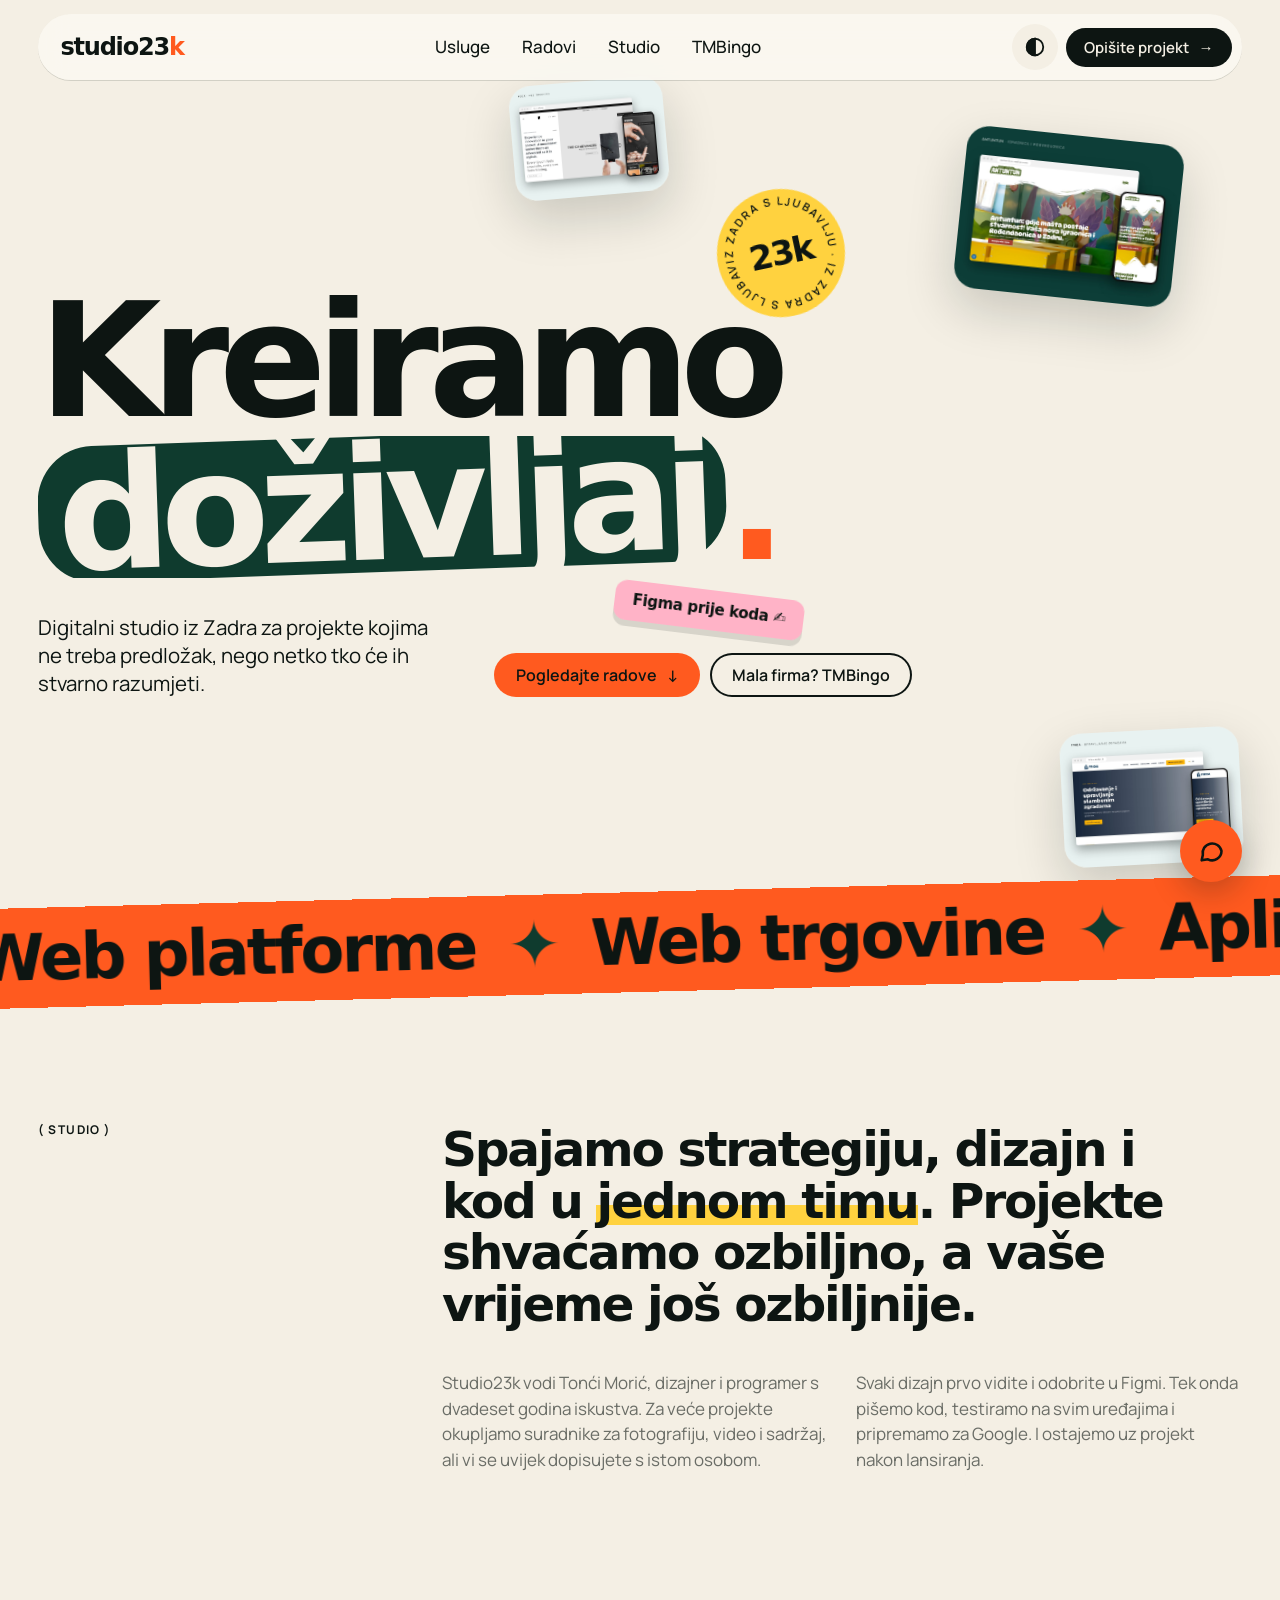
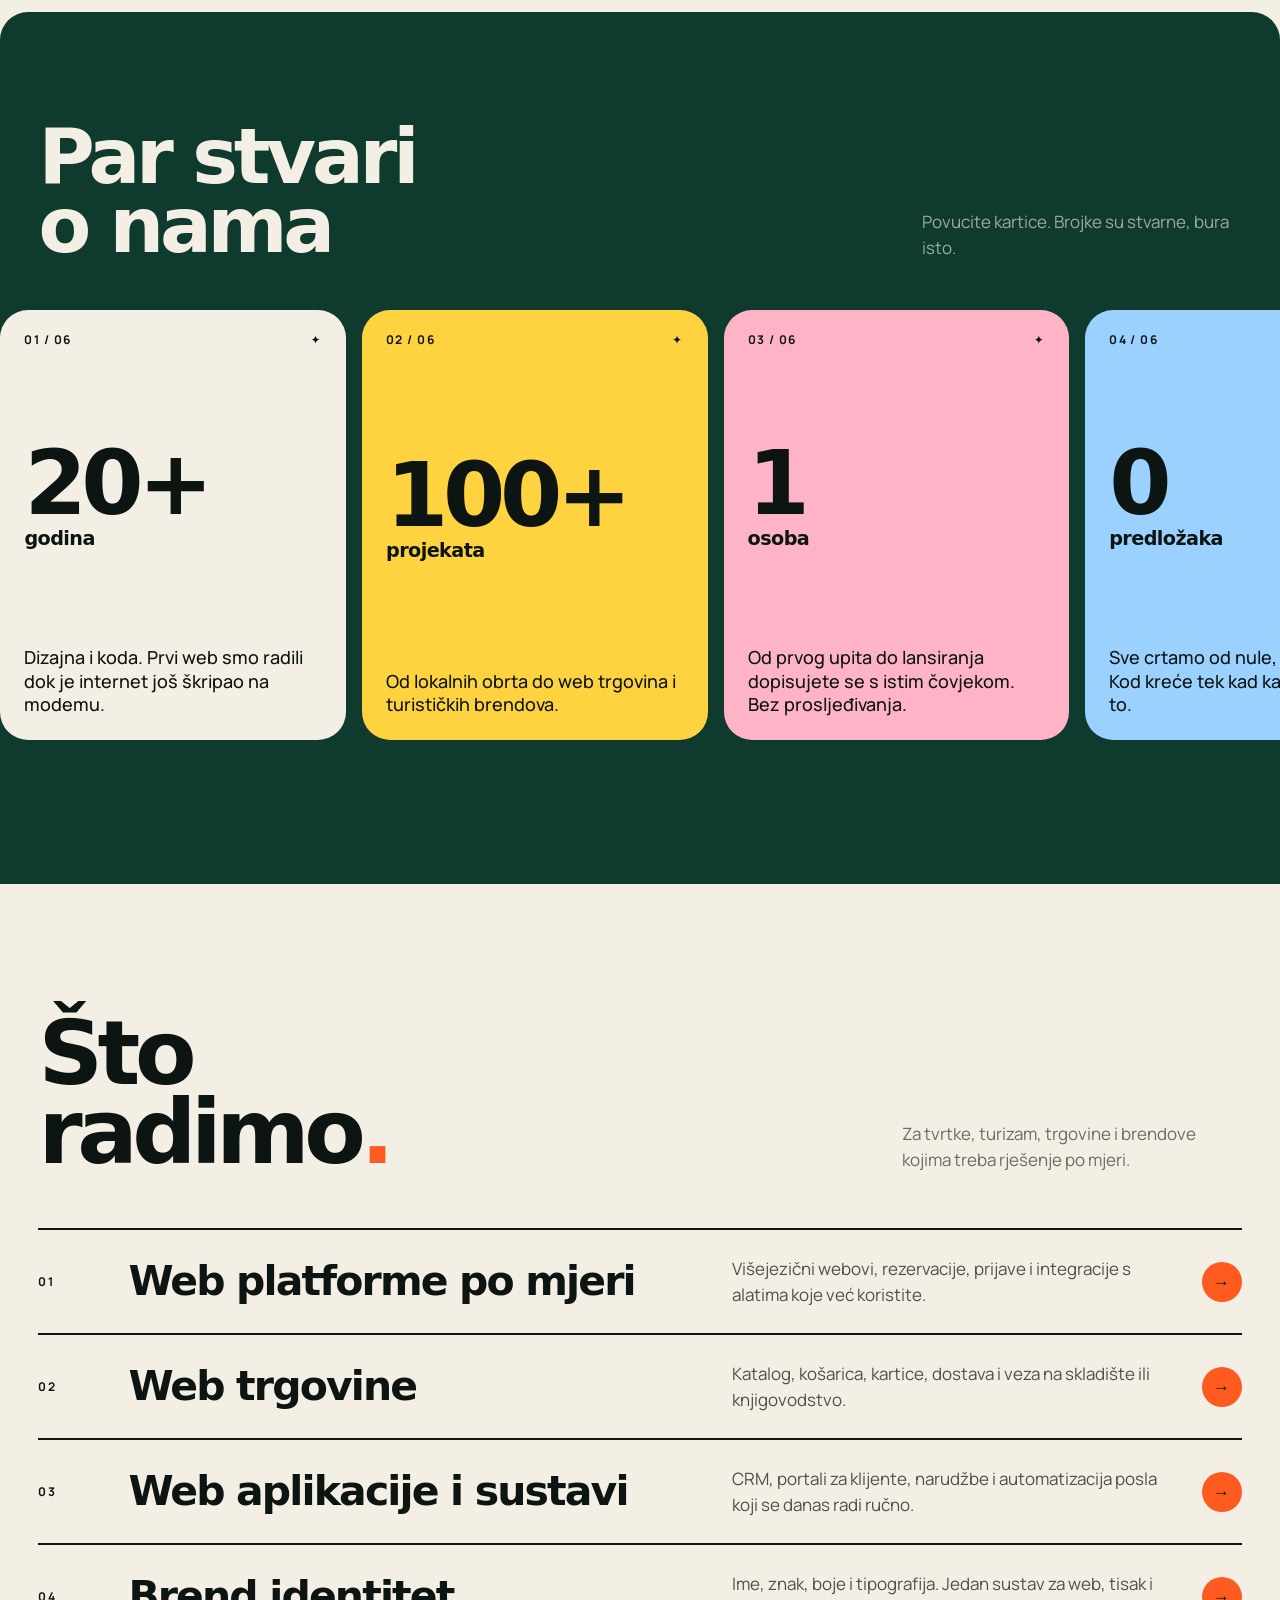
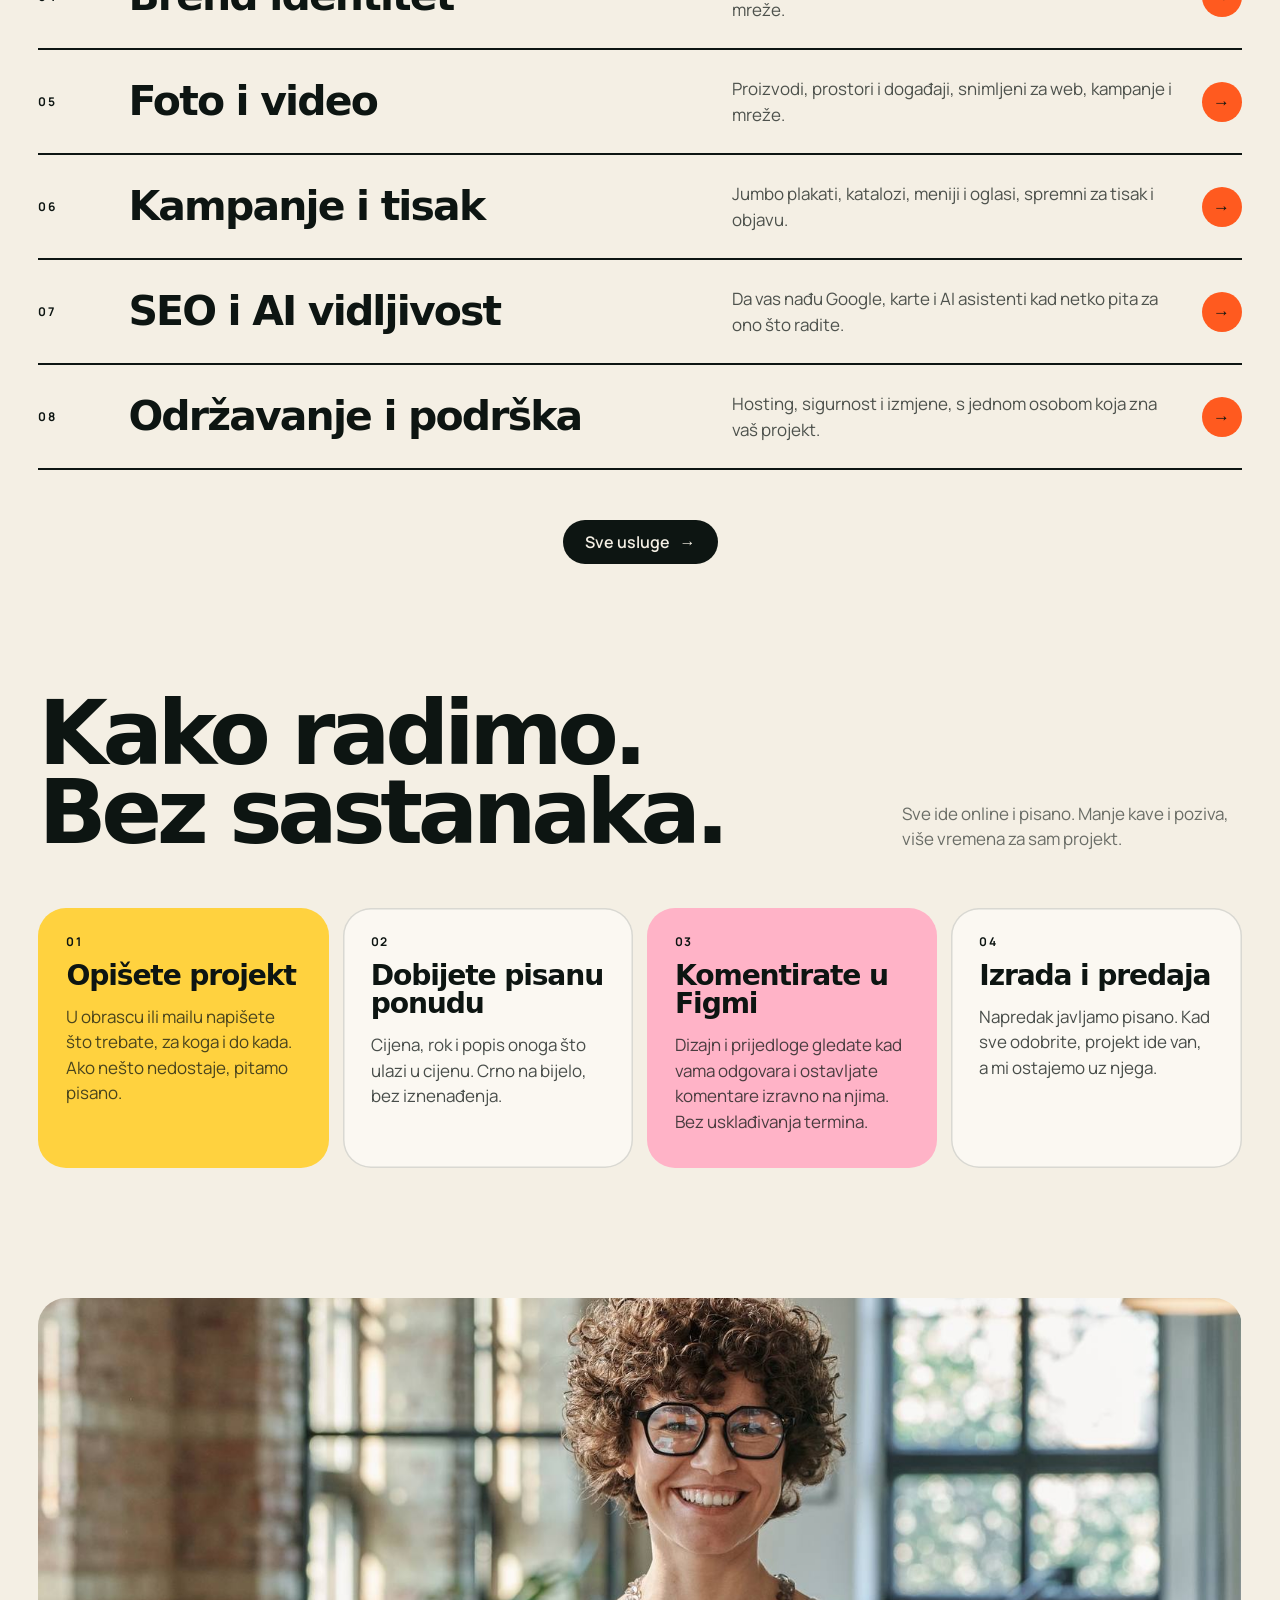
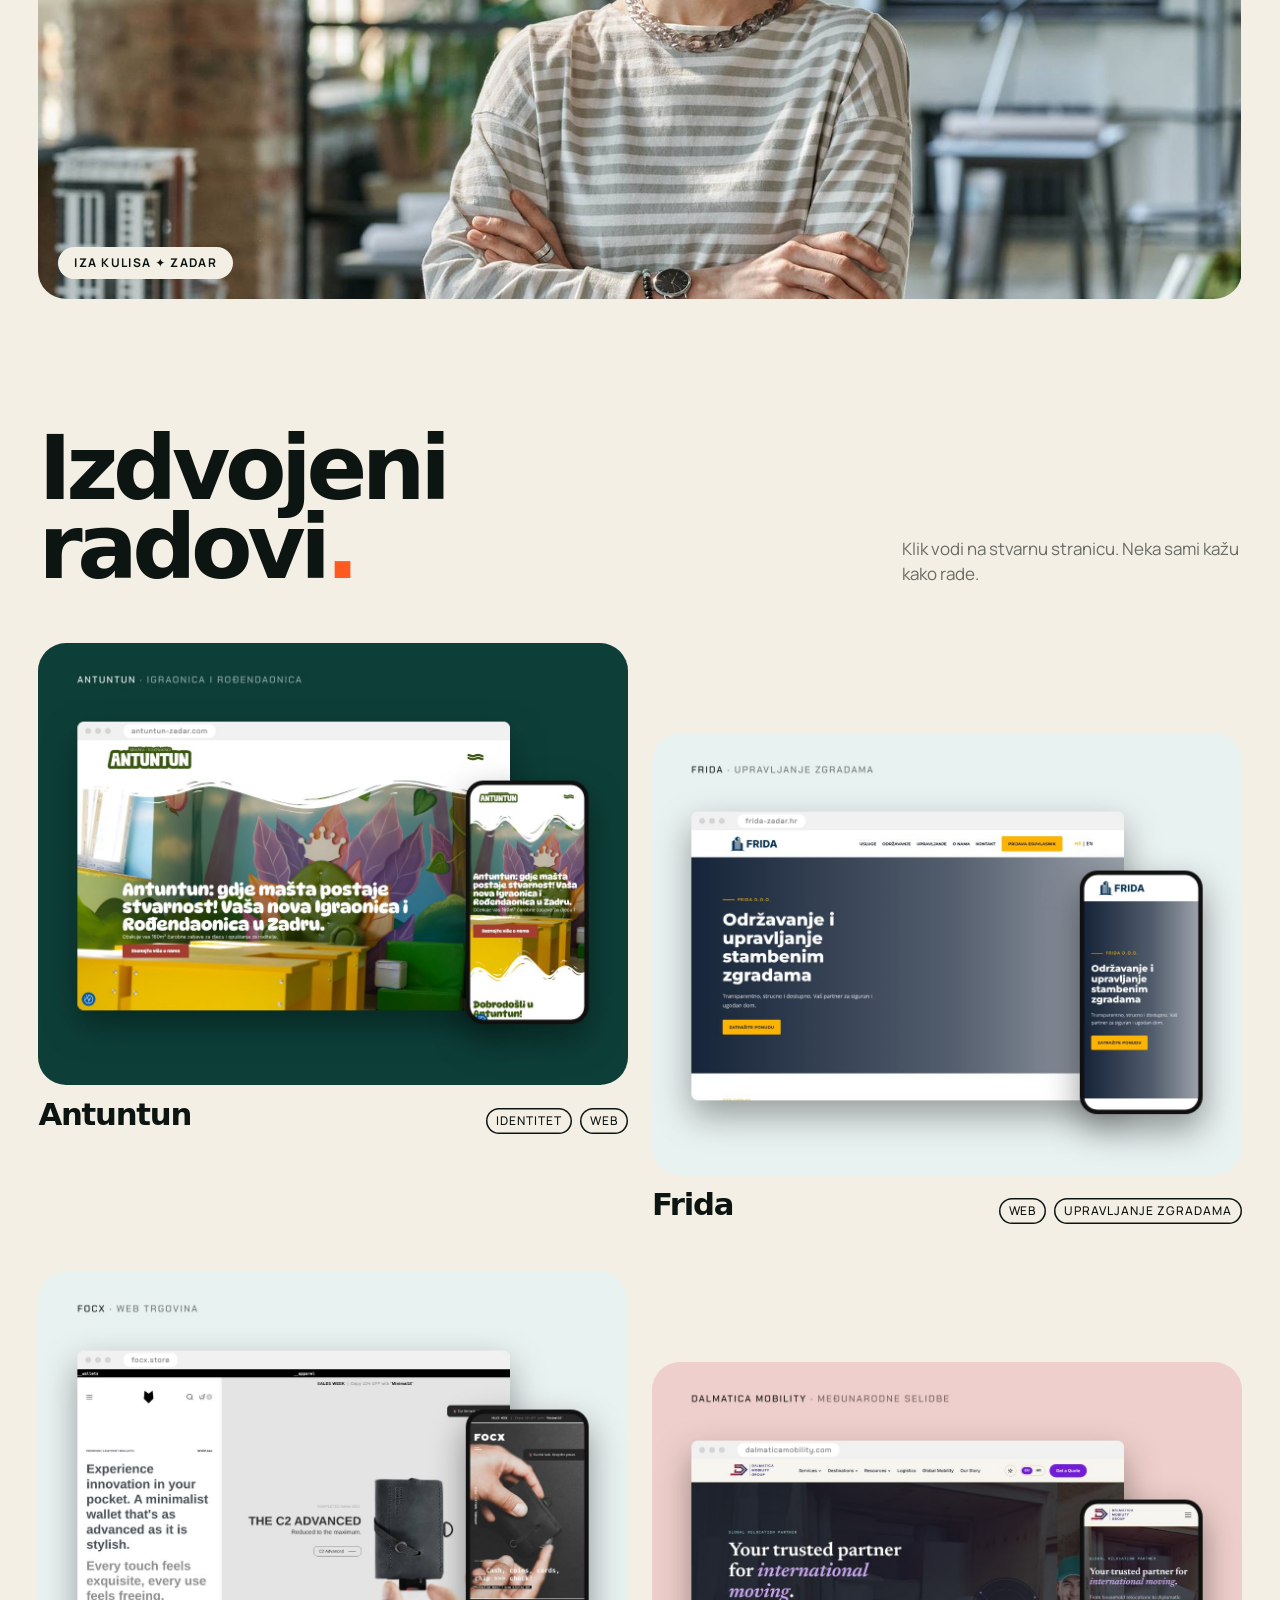
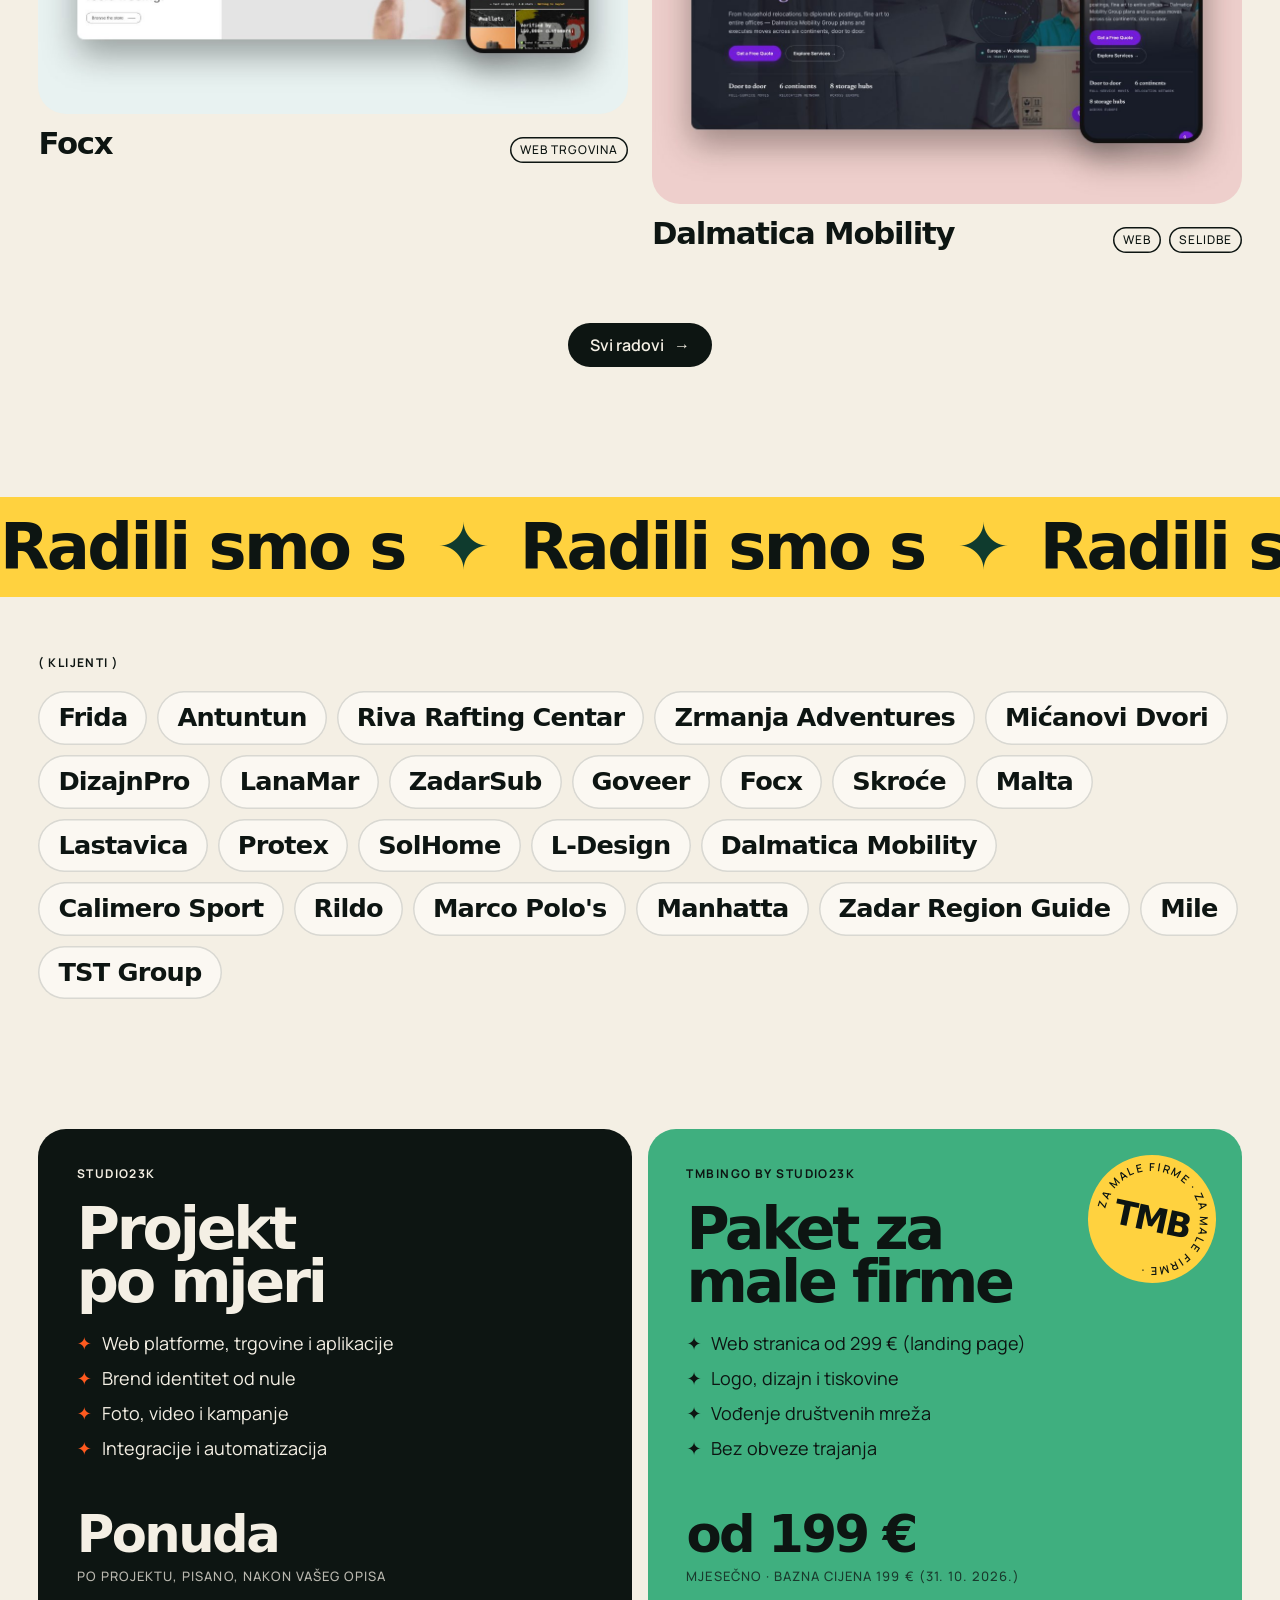
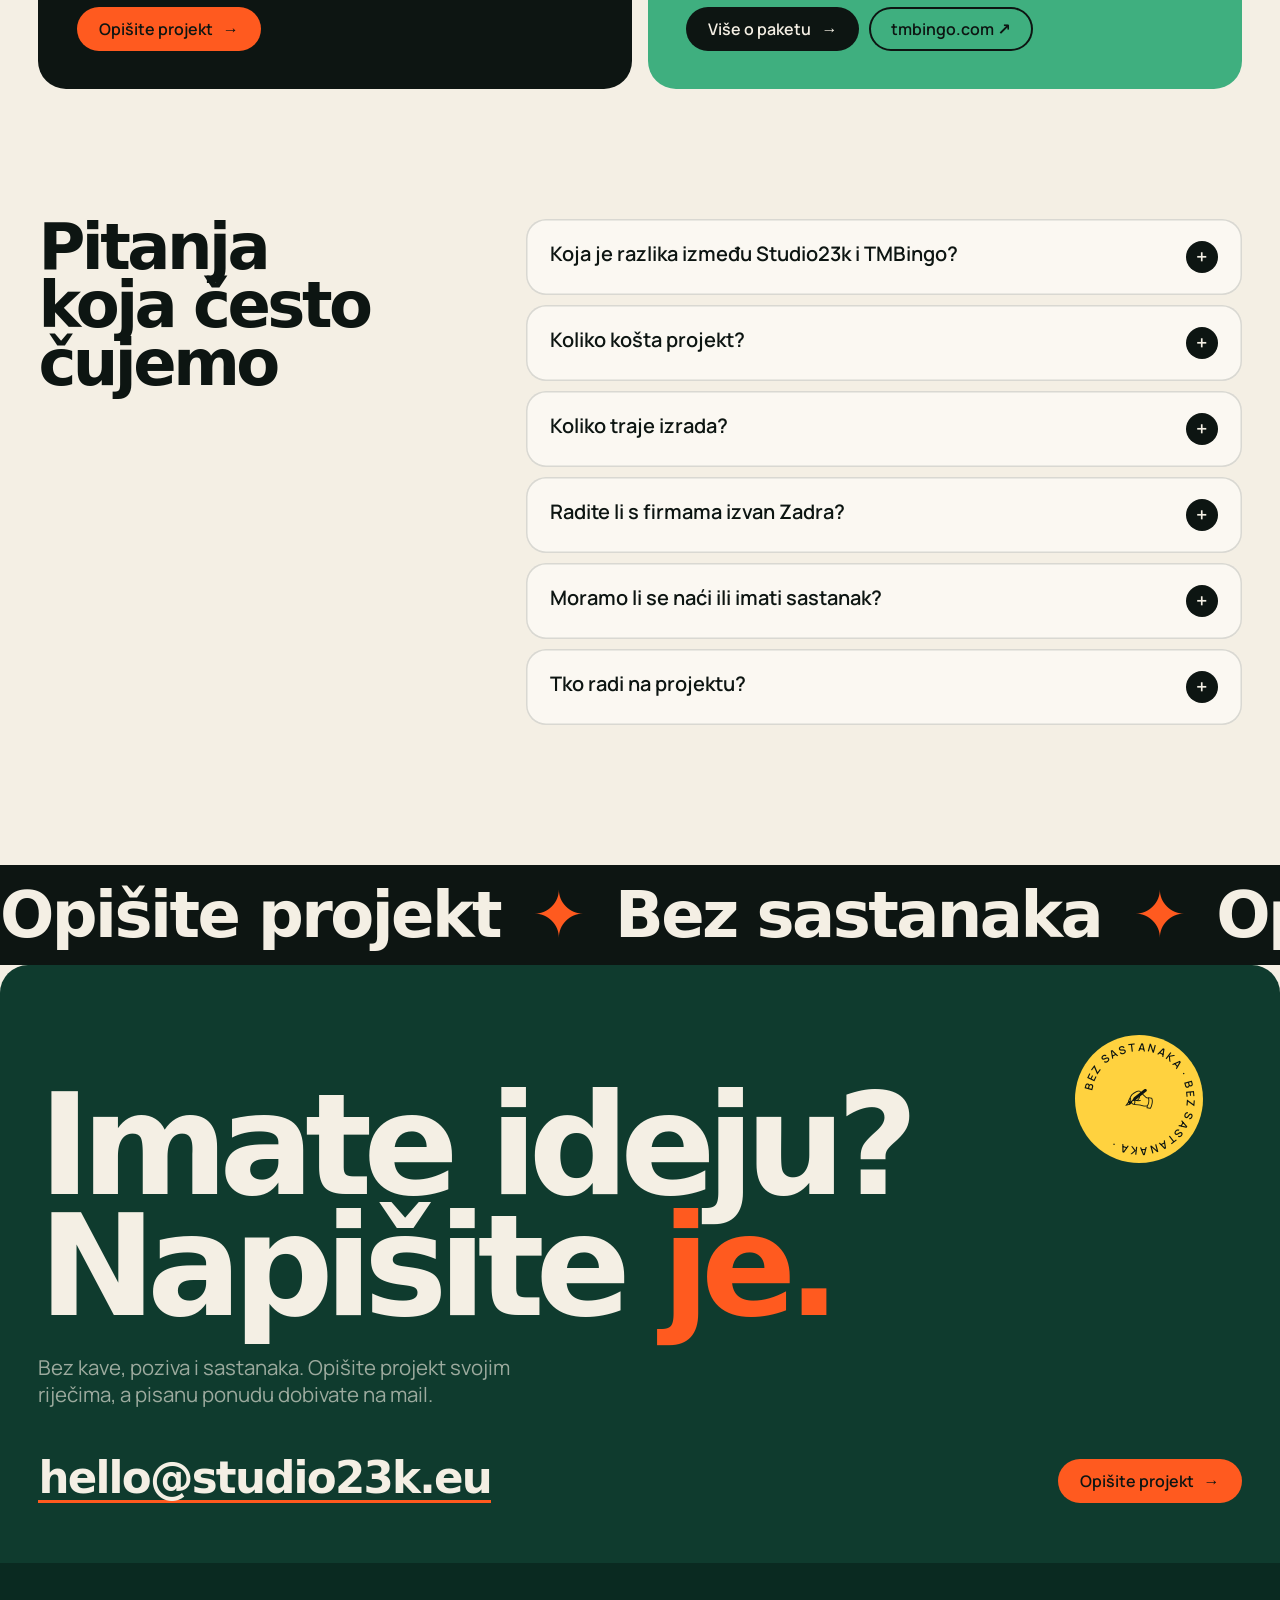
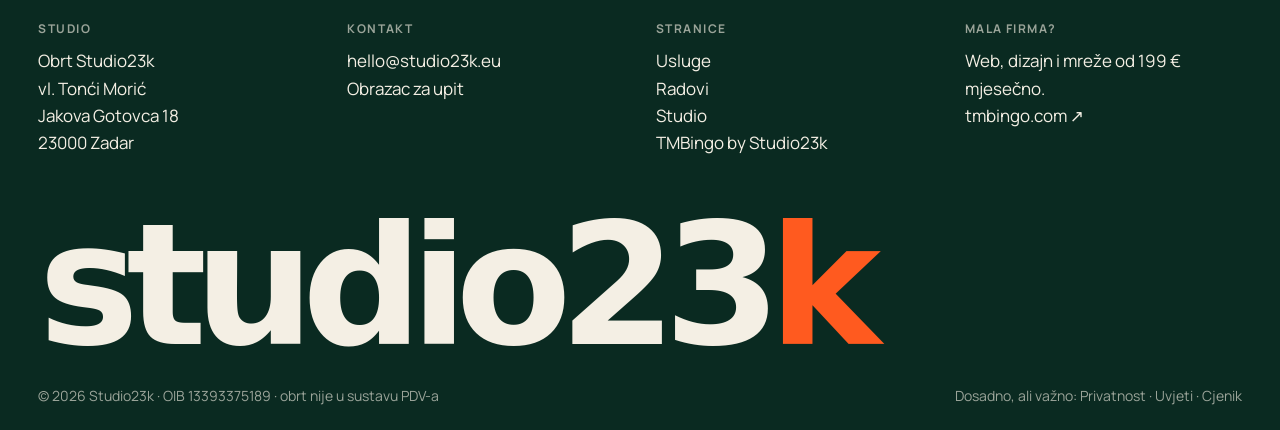
==== commit faabf078: "Podstranice usluga s ilustracijama, obrazac za pisani upit, kontakt bez kave i sastanaka Co-Authored" ====
--- a/index.html
+++ b/index.html
@@ -18,7 +18,7 @@
 <link rel="icon" type="image/png" href="/assets/favicon.png">
 <link rel="apple-touch-icon" href="/assets/apple-touch-icon.png">
 <link rel="stylesheet" href="/assets/fonts/fonts.css">
-<link rel="stylesheet" href="/assets/studio.css?v=4">
+<link rel="stylesheet" href="/assets/studio.css?v=5">
 <script>(function(){var d=document.documentElement;try{var s=localStorage.getItem('s23k-tema');if(s)d.dataset.theme=s;if(sessionStorage.getItem('s23k-pre'))d.classList.add('no-pre');sessionStorage.setItem('s23k-pre','1')}catch(e){}})();</script>
 <script type="application/ld+json">
 [
@@ -93,7 +93,7 @@
     "name": "Koliko košta projekt?",
     "acceptedAnswer": {
      "@type": "Answer",
-     "text": "Ovisi o opsegu. Nakon prvog razgovora dobivate pisanu ponudu s cijenom, rokom i popisom onoga što ulazi u cijenu. Za manje stvari cijene su javne na TMBingo cjeniku."
+     "text": "Ovisi o opsegu. Kad opišete projekt u obrascu ili mailu, dobivate pisanu ponudu s cijenom, rokom i popisom onoga što ulazi u cijenu. Za manje stvari cijene su javne na TMBingo cjeniku."
     }
    },
    {
@@ -109,7 +109,15 @@
     "name": "Radite li s firmama izvan Zadra?",
     "acceptedAnswer": {
      "@type": "Answer",
-     "text": "Da, s klijentima iz cijele Hrvatske i inozemstva. Kava je uživo u Zadru ili na video pozivu."
+     "text": "Da, s klijentima iz cijele Hrvatske i inozemstva. Sve ide online i pisano, pa udaljenost nije važna."
+    }
+   },
+   {
+    "@type": "Question",
+    "name": "Moramo li se naći ili imati sastanak?",
+    "acceptedAnswer": {
+     "@type": "Answer",
+     "text": "Ne. Upit, ponuda, dizajn i povratne informacije idu pisano: obrazac, mail i komentari izravno u Figmi. Tako nitko ne gubi vrijeme na usklađivanje termina, a svaka odluka ostaje zapisana."
     }
    },
    {
@@ -130,16 +138,16 @@
 <div class="cur" aria-hidden="true"></div>
 <header class="nav">
   <a class="logo" href="/" aria-label="Studio23k, naslovna">studio23<b>k</b></a>
-  <nav aria-label="Glavna navigacija"><ul><li><a href="/#usluge">Usluge</a></li><li><a href="/radovi/">Radovi</a></li><li><a href="/#studio">Studio</a></li><li><a href="/tmbingo/" class="tmb">TMBingo</a></li></ul></nav>
+  <nav aria-label="Glavna navigacija"><ul><li><a href="/usluge/">Usluge</a></li><li><a href="/radovi/">Radovi</a></li><li><a href="/#studio">Studio</a></li><li><a href="/tmbingo/" class="tmb">TMBingo</a></li></ul></nav>
   <div class="end">
     <button class="theme" type="button" id="theme" aria-label="Svijetla ili tamna tema" title="Svijetla / tamna tema"><svg viewBox="0 0 24 24" fill="none" stroke="currentColor" stroke-width="2"><circle cx="12" cy="12" r="9"/><path d="M12 3a9 9 0 0 0 0 18z" fill="currentColor"/></svg></button>
-    <a class="pill" href="/#kontakt">Javite se <span class="ar">→</span></a>
+    <a class="pill" href="/upit/">Opišite projekt <span class="ar">→</span></a>
     <button class="burger open-menu" type="button" aria-label="Otvori izbornik"><span><i></i><i></i></span></button>
   </div>
 </header>
 <div class="menu" id="menu" aria-hidden="true">
   <div class="row"><a class="logo" href="/">studio23<b>k</b></a><button class="close" type="button" id="closeMenu">Zatvori</button></div>
-  <nav class="links" aria-label="Izbornik"><a href="/#usluge">Usluge</a><a href="/radovi/">Radovi</a><a href="/#studio">Studio</a><a href="/tmbingo/" class="tmb">TMBingo</a><a href="/#kontakt">Kontakt</a></nav>
+  <nav class="links" aria-label="Izbornik"><a href="/usluge/">Usluge</a><a href="/radovi/">Radovi</a><a href="/#studio">Studio</a><a href="/tmbingo/" class="tmb">TMBingo</a><a href="/upit/">Upit</a></nav>
   <div class="row tag"><span>hello@studio23k.eu</span><span class="dim">Zadar</span></div>
 </div>
 
@@ -161,9 +169,9 @@
 
 <section class="stmt" id="studio">
   <span class="tag rv">( Studio )</span>
-  <h2 class="rv">Spajamo strategiju, dizajn i kod u <span class="hl">jednom timu</span>. Projekte shvaćamo ozbiljno, a kavu još ozbiljnije.</h2>
+  <h2 class="rv">Spajamo strategiju, dizajn i kod u <span class="hl">jednom timu</span>. Projekte shvaćamo ozbiljno, a vaše vrijeme još ozbiljnije.</h2>
   <div class="ps rv">
-    <p>Studio23k vodi Tonći Morić, dizajner i programer s dvadeset godina iskustva. Za veće projekte okupljamo suradnike za fotografiju, video i sadržaj, ali vi uvijek razgovarate s istom osobom.</p>
+    <p>Studio23k vodi Tonći Morić, dizajner i programer s dvadeset godina iskustva. Za veće projekte okupljamo suradnike za fotografiju, video i sadržaj, ali vi se uvijek dopisujete s istom osobom.</p>
     <p>Svaki dizajn prvo vidite i odobrite u Figmi. Tek onda pišemo kod, testiramo na svim uređajima i pripremamo za Google. I ostajemo uz projekt nakon lansiranja.</p>
   </div>
 </section>
@@ -173,25 +181,31 @@
   <div class="cards" data-cur="Povuci">
       <article class="card"><div class="n tag"><span>01 / 06</span><span>✦</span></div><b>20+<small>godina</small></b><p>Dizajna i koda. Prvi web smo radili dok je internet još škripao na modemu.</p></article>
       <article class="card"><div class="n tag"><span>02 / 06</span><span>✦</span></div><b>100+<small>projekata</small></b><p>Od lokalnih obrta do web trgovina i turističkih brendova.</p></article>
-      <article class="card"><div class="n tag"><span>03 / 06</span><span>✦</span></div><b>1<small>osoba</small></b><p>Od prve kave do lansiranja razgovarate s istim čovjekom. Bez prosljeđivanja.</p></article>
+      <article class="card"><div class="n tag"><span>03 / 06</span><span>✦</span></div><b>1<small>osoba</small></b><p>Od prvog upita do lansiranja dopisujete se s istim čovjekom. Bez prosljeđivanja.</p></article>
       <article class="card"><div class="n tag"><span>04 / 06</span><span>✦</span></div><b>0<small>predložaka</small></b><p>Sve crtamo od nule, prvo u Figmi. Kod kreće tek kad kažete da je to to.</p></article>
       <article class="card"><div class="n tag"><span>05 / 06</span><span>✦</span></div><b>7 Bf<small>bura</small></b><p>Radimo i kad puše. Rok je rok, makar se laptop držao s obje ruke.</p></article>
-      <article class="card"><div class="n tag"><span>06 / 06</span><span>✦</span></div><b>ZST<small>Zadarsko standardno vrijeme</small></b><p>Ponuda stiže brzo, ali tek nakon prve kave. Neke stvari se ne mijenjaju.</p></article>
+      <article class="card"><div class="n tag"><span>06 / 06</span><span>✦</span></div><b>0<small>sastanaka</small></b><p>Upit, ponuda, dizajn i izmjene idu pisano. Vi radite svoj posao, mi svoj, a sve ostaje zapisano.</p></article>
   </div>
 </section>
 
 <section class="svc" id="usluge">
   <div class="sec-h"><h2 class="rv">Što<br>radimo<span class="o">.</span></h2><p class="rv">Za tvrtke, turizam, trgovine i brendove kojima treba rješenje po mjeri.</p></div>
   <ol class="svl">
-      <li class="rv"><span class="tag">01</span><h3>Web platforme po mjeri</h3><p>Višejezični webovi, rezervacije, prijave i integracije s alatima koje već koristite.</p><span class="ic" aria-hidden="true">→</span></li>
-      <li class="rv"><span class="tag">02</span><h3>Web trgovine</h3><p>Katalog, košarica, kartice, dostava i veza na skladište ili knjigovodstvo.</p><span class="ic" aria-hidden="true">→</span></li>
-      <li class="rv"><span class="tag">03</span><h3>Web aplikacije i sustavi</h3><p>CRM, portali za klijente, narudžbe i automatizacija posla koji se danas radi ručno.</p><span class="ic" aria-hidden="true">→</span></li>
-      <li class="rv"><span class="tag">04</span><h3>Brend identitet</h3><p>Ime, znak, boje i tipografija. Jedan sustav za web, tisak i mreže.</p><span class="ic" aria-hidden="true">→</span></li>
-      <li class="rv"><span class="tag">05</span><h3>Foto i video</h3><p>Proizvodi, prostori i događaji, snimljeni za web, kampanje i mreže.</p><span class="ic" aria-hidden="true">→</span></li>
-      <li class="rv"><span class="tag">06</span><h3>Kampanje i tisak</h3><p>Jumbo plakati, katalozi, meniji i oglasi, spremni za tisak i objavu.</p><span class="ic" aria-hidden="true">→</span></li>
-      <li class="rv"><span class="tag">07</span><h3>SEO i AI vidljivost</h3><p>Da vas nađu Google, karte i AI asistenti kad netko pita za ono što radite.</p><span class="ic" aria-hidden="true">→</span></li>
-      <li class="rv"><span class="tag">08</span><h3>Održavanje i podrška</h3><p>Hosting, sigurnost i izmjene, s jednom osobom koja zna vaš projekt.</p><span class="ic" aria-hidden="true">→</span></li>
+      <li class="rv"><span class="tag">01</span><h3><a href="/usluge/web-platforme/" data-cur="Više">Web platforme po mjeri</a></h3><p>Višejezični webovi, rezervacije, prijave i integracije s alatima koje već koristite.</p><span class="ic" aria-hidden="true">→</span></li>
+      <li class="rv"><span class="tag">02</span><h3><a href="/usluge/web-trgovine/" data-cur="Više">Web trgovine</a></h3><p>Katalog, košarica, kartice, dostava i veza na skladište ili knjigovodstvo.</p><span class="ic" aria-hidden="true">→</span></li>
+      <li class="rv"><span class="tag">03</span><h3><a href="/usluge/web-aplikacije/" data-cur="Više">Web aplikacije i sustavi</a></h3><p>CRM, portali za klijente, narudžbe i automatizacija posla koji se danas radi ručno.</p><span class="ic" aria-hidden="true">→</span></li>
+      <li class="rv"><span class="tag">04</span><h3><a href="/usluge/brend-identitet/" data-cur="Više">Brend identitet</a></h3><p>Ime, znak, boje i tipografija. Jedan sustav za web, tisak i mreže.</p><span class="ic" aria-hidden="true">→</span></li>
+      <li class="rv"><span class="tag">05</span><h3><a href="/usluge/foto-video/" data-cur="Više">Foto i video</a></h3><p>Proizvodi, prostori i događaji, snimljeni za web, kampanje i mreže.</p><span class="ic" aria-hidden="true">→</span></li>
+      <li class="rv"><span class="tag">06</span><h3><a href="/usluge/kampanje-tisak/" data-cur="Više">Kampanje i tisak</a></h3><p>Jumbo plakati, katalozi, meniji i oglasi, spremni za tisak i objavu.</p><span class="ic" aria-hidden="true">→</span></li>
+      <li class="rv"><span class="tag">07</span><h3><a href="/usluge/seo-ai-vidljivost/" data-cur="Više">SEO i AI vidljivost</a></h3><p>Da vas nađu Google, karte i AI asistenti kad netko pita za ono što radite.</p><span class="ic" aria-hidden="true">→</span></li>
+      <li class="rv"><span class="tag">08</span><h3><a href="/usluge/odrzavanje/" data-cur="Više">Održavanje i podrška</a></h3><p>Hosting, sigurnost i izmjene, s jednom osobom koja zna vaš projekt.</p><span class="ic" aria-hidden="true">→</span></li>
   </ol>
+  <div class="more"><a class="pill" href="/usluge/">Sve usluge <span class="ar">→</span></a></div>
+</section>
+
+<section class="steps" id="proces">
+  <div class="sec-h"><h2 class="rv">Kako radimo.<br>Bez sastanaka.</h2><p class="rv">Sve ide online i pisano. Manje kave i poziva, više vremena za sam projekt.</p></div>
+  <ol><li class="rv"><span class="tag">01</span><h3>Opišete projekt</h3><p>U obrascu ili mailu napišete što trebate, za koga i do kada. Ako nešto nedostaje, pitamo pisano.</p></li><li class="rv"><span class="tag">02</span><h3>Dobijete pisanu ponudu</h3><p>Cijena, rok i popis onoga što ulazi u cijenu. Crno na bijelo, bez iznenađenja.</p></li><li class="rv"><span class="tag">03</span><h3>Komentirate u Figmi</h3><p>Dizajn i prijedloge gledate kad vama odgovara i ostavljate komentare izravno na njima. Bez usklađivanja termina.</p></li><li class="rv"><span class="tag">04</span><h3>Izrada i predaja</h3><p>Napredak javljamo pisano. Kad sve odobrite, projekt ide van, a mi ostajemo uz njega.</p></li></ol>
 </section>
 
 <div class="reel rv"><figure><video data-lazyplay muted loop playsinline preload="none" poster="/assets/img/team-2.jpg"><source src="/assets/img/studio.mp4" type="video/mp4"></video><figcaption class="tag">Iza kulisa ✦ Zadar</figcaption></figure></div>
@@ -215,7 +229,7 @@
     <span class="tag">Studio23k</span>
     <h3>Projekt<br>po mjeri</h3>
     <ul><li>Web platforme, trgovine i aplikacije</li><li>Brend identitet od nule</li><li>Foto, video i kampanje</li><li>Integracije i automatizacija</li></ul>
-    <div><p class="pr">Ponuda<small>po projektu, nakon prve kave</small></p><div class="acts"><a class="pill o" href="mailto:hello@studio23k.eu?subject=Upit%20za%20projekt">Pošaljite upit <span class="ar">→</span></a></div></div>
+    <div><p class="pr">Ponuda<small>po projektu, pisano, nakon vašeg opisa</small></p><div class="acts"><a class="pill o" href="/upit/">Opišite projekt <span class="ar">→</span></a></div></div>
   </div>
   <div class="way tmb rv">
     <div class="stk round s5" style="rotate:12deg" aria-hidden="true"><svg viewBox="0 0 128 128"><defs><path id="cs5" d="M64,64 m-48,0 a48,48 0 1,1 96,0 a48,48 0 1,1 -96,0"/></defs><text><textPath href="#cs5">za male firme · za male firme · </textPath></text></svg><b>TMB</b></div>
@@ -230,27 +244,29 @@
   <h2 class="rv">Pitanja<br>koja često<br>čujemo</h2>
   <div class="rv">
     <details><summary>Koja je razlika između Studio23k i TMBingo?</summary><p>Studio23k radi veće projekte po mjeri, s ponudom za svaki projekt. <a href="/tmbingo/">TMBingo by Studio23k</a> je paket za male firme, obrte i apartmane: web, dizajn i društvene mreže za jednu mjesečnu cijenu, bez obveze trajanja. Iza oba stoji isti tim.</p></details>
-    <details><summary>Koliko košta projekt?</summary><p>Ovisi o opsegu. Nakon prvog razgovora dobivate pisanu ponudu s cijenom, rokom i popisom onoga što ulazi u cijenu. Za manje stvari cijene su javne na <a href="https://tmbingo.com/cjenik/">TMBingo cjeniku</a>.</p></details>
+    <details><summary>Koliko košta projekt?</summary><p>Ovisi o opsegu. Kad opišete projekt u <a href="/upit/">obrascu</a> ili mailu, dobivate pisanu ponudu s cijenom, rokom i popisom onoga što ulazi u cijenu. Za manje stvari cijene su javne na <a href="https://tmbingo.com/cjenik/">TMBingo cjeniku</a>.</p></details>
     <details><summary>Koliko traje izrada?</summary><p>Rok pišemo u ponudu prema opsegu. Dizajn prvo vidite u Figmi, a izrada kreće tek kad ga odobrite.</p></details>
-    <details><summary>Radite li s firmama izvan Zadra?</summary><p>Da, s klijentima iz cijele Hrvatske i inozemstva. Kava je uživo u Zadru ili na video pozivu.</p></details>
+    <details><summary>Radite li s firmama izvan Zadra?</summary><p>Da, s klijentima iz cijele Hrvatske i inozemstva. Sve ide online i pisano, pa udaljenost nije važna.</p></details>
+    <details><summary>Moramo li se naći ili imati sastanak?</summary><p>Ne. Upit, ponuda, dizajn i povratne informacije idu pisano: obrazac, mail i komentari izravno u Figmi. Tako nitko ne gubi vrijeme na usklađivanje termina, a svaka odluka ostaje zapisana.</p></details>
     <details><summary>Tko radi na projektu?</summary><p>Svaki projekt vodi Tonći Morić, dizajner i programer s 20 godina iskustva. Za veće projekte uključujemo suradnike za fotografiju, video i sadržaj.</p></details>
   </div>
 </section>
 </main>
 
-<a class="mq " href="#kontakt" aria-label="Javite se" data-cur="Klik"><div class="tr"><span>Javite se<i>✦</i></span><span>Popijmo kavu<i>✦</i></span><span>Javite se<i>✦</i></span><span>Popijmo kavu<i>✦</i></span><span>Javite se<i>✦</i></span><span>Popijmo kavu<i>✦</i></span><span>Javite se<i>✦</i></span><span>Popijmo kavu<i>✦</i></span><span>Javite se<i>✦</i></span><span>Popijmo kavu<i>✦</i></span><span>Javite se<i>✦</i></span><span>Popijmo kavu<i>✦</i></span></div></a>
+<a class="mq " href="/upit/" aria-label="Opišite projekt" data-cur="Klik"><div class="tr"><span>Opišite projekt<i>✦</i></span><span>Bez sastanaka<i>✦</i></span><span>Opišite projekt<i>✦</i></span><span>Bez sastanaka<i>✦</i></span><span>Opišite projekt<i>✦</i></span><span>Bez sastanaka<i>✦</i></span><span>Opišite projekt<i>✦</i></span><span>Bez sastanaka<i>✦</i></span><span>Opišite projekt<i>✦</i></span><span>Bez sastanaka<i>✦</i></span><span>Opišite projekt<i>✦</i></span><span>Bez sastanaka<i>✦</i></span></div></a>
 <section class="cta" id="kontakt">
-  <div class="stk round s9" style="rotate:10deg" aria-hidden="true"><svg viewBox="0 0 128 128"><defs><path id="cs9" d="M64,64 m-48,0 a48,48 0 1,1 96,0 a48,48 0 1,1 -96,0"/></defs><text><textPath href="#cs9">javite se · javite se · javite se · </textPath></text></svg><b>☕</b></div>
-  <h2 class="rv">Imate ideju?<br>Popijmo <span class="o">kavu.</span></h2>
+  <div class="stk round s9" style="rotate:10deg" aria-hidden="true"><svg viewBox="0 0 128 128"><defs><path id="cs9" d="M64,64 m-48,0 a48,48 0 1,1 96,0 a48,48 0 1,1 -96,0"/></defs><text><textPath href="#cs9">bez sastanaka · bez sastanaka · </textPath></text></svg><b>✍</b></div>
+  <h2 class="rv">Imate ideju?<br>Napišite <span class="o">je.</span></h2>
+  <p class="lead rv">Bez kave, poziva i sastanaka. Opišite projekt svojim riječima, a pisanu ponudu dobivate na mail.</p>
   <div class="row rv">
     <a class="mail" href="mailto:hello@studio23k.eu?subject=Upit%20za%20projekt" data-cur="Pišite">hello@studio23k.eu</a>
-    <div style="display:flex;gap:10px;flex-wrap:wrap"><a class="pill o" href="mailto:hello@studio23k.eu?subject=Upit%20za%20projekt">Pošaljite upit <span class="ar">→</span></a><a class="pill line" href="https://calendar.app.google/jx4eBT3Tn9bsoiSt9" target="_blank" rel="noopener">Video poziv 30 min</a></div>
+    <div style="display:flex;gap:10px;flex-wrap:wrap"><a class="pill o" href="/upit/">Opišite projekt <span class="ar">→</span></a></div>
   </div>
 </section>
 <footer class="ft">
   <div><span class="tag">Studio</span><p>Obrt Studio23k<br>vl. Tonći Morić<br>Jakova Gotovca 18<br>23000 Zadar</p></div>
-  <div><span class="tag">Kontakt</span><p><a href="mailto:hello@studio23k.eu">hello@studio23k.eu</a><br><a href="tel:+385924050600">+385 92 405 0600</a></p></div>
-  <div><span class="tag">Stranice</span><ul><li><a href="/#usluge">Usluge</a></li><li><a href="/radovi/">Radovi</a></li><li><a href="/#studio">Studio</a></li><li><a class="g" href="/tmbingo/">TMBingo by Studio23k</a></li></ul></div>
+  <div><span class="tag">Kontakt</span><p><a href="mailto:hello@studio23k.eu">hello@studio23k.eu</a><br><a href="/upit/">Obrazac za upit</a></p></div>
+  <div><span class="tag">Stranice</span><ul><li><a href="/usluge/">Usluge</a></li><li><a href="/radovi/">Radovi</a></li><li><a href="/#studio">Studio</a></li><li><a class="g" href="/tmbingo/">TMBingo by Studio23k</a></li></ul></div>
   <div><span class="tag">Mala firma?</span><p>Web, dizajn i mreže od 199 € mjesečno.<br><a class="g" href="https://tmbingo.com/" target="_blank" rel="noopener">tmbingo.com ↗</a></p></div>
   <p class="big" aria-hidden="true">studio23<b>k</b></p>
   <div class="bottom"><span>© 2026 Studio23k · OIB 13393375189 · obrt nije u sustavu PDV-a</span><span>Dosadno, ali važno: <a href="https://tmbingo.com/privatnost.html">Privatnost</a> · <a href="https://tmbingo.com/uvjeti.html">Uvjeti</a> · <a href="https://tmbingo.com/cjenik/">Cjenik</a></span></div>
@@ -259,13 +275,13 @@
 <div class="chat" id="chat">
   <div class="win" role="dialog" aria-label="Poruka Studio23k">
     <div class="top"><i></i><b>Studio23k</b><span class="dim">· Zadar</span></div>
-    <div class="msgs"><p class="msg">Bok! 👋</p><p class="msg">Imate projekt na umu ili vam treba nešto manje za firmu?</p></div>
-    <div class="opts"><a href="mailto:hello@studio23k.eu?subject=Upit%20za%20projekt">Imam veći projekt</a><a class="g" href="/tmbingo/">Mala sam firma</a><a href="https://calendar.app.google/jx4eBT3Tn9bsoiSt9" target="_blank" rel="noopener">Dogovorimo poziv</a></div>
+    <div class="msgs"><p class="msg">Bok! 👋</p><p class="msg">Imate projekt na umu ili vam treba nešto manje za firmu? Napišite, odgovaramo pisano.</p></div>
+    <div class="opts"><a href="/upit/">Opisat ću projekt</a><a class="g" href="/tmbingo/">Mala sam firma</a><a href="mailto:hello@studio23k.eu?subject=Upit%20za%20projekt">Pišem mail</a></div>
   </div>
   <button class="btn" type="button" aria-label="Otvori poruke" aria-expanded="false"><svg viewBox="0 0 24 24" fill="none" stroke="currentColor" stroke-width="2.2" stroke-linecap="round" stroke-linejoin="round"><path d="M21 12a8 8 0 0 1-11.6 7.1L4 20l1-4.6A8 8 0 1 1 21 12z"/></svg></button>
 </div>
 
 <script src="/assets/js/lenis.min.js"></script>
-<script src="/assets/js/studio.js?v=4" defer></script>
+<script src="/assets/js/studio.js?v=5" defer></script>
 </body>
 </html>
--- a/assets/studio.css
+++ b/assets/studio.css
@@ -327,3 +327,71 @@
 .filt button span { opacity: .6; margin-left: 4px; font-size: .85em; }
 .grid2.f li { margin-top: 0 !important; }
 .grid2 li.out { display: none; }
+
+/* Usluge: poveznice s naslovne, proces bez sastanaka, podstranice, obrazac za upit */
+.svl h3 a::after { content: ""; position: absolute; inset: 0; z-index: 1; }
+.svl h3 a:focus-visible { outline: 0; } .svl li:has(a:focus-visible) { outline: 3px solid var(--orange); outline-offset: 4px; border-radius: 18px; }
+.svc .more { margin-top: 50px; }
+.cta .lead { margin-top: 26px; max-width: 46ch; font-size: clamp(18px, 1.6vw, 24px); line-height: 1.35; color: var(--mute-d); }
+.steps { padding: 0 var(--gx) 130px; }
+.steps ol { display: grid; grid-template-columns: repeat(4, 1fr); gap: 14px; counter-reset: s; }
+.steps li { border-radius: var(--r); padding: 28px; background: var(--surface); box-shadow: inset 0 0 0 1.5px var(--line); display: grid; gap: 14px; align-content: start; min-height: 260px; transition: transform .35s cubic-bezier(.3,1.6,.5,1); }
+.steps li:nth-child(1) { background: var(--sun); color: var(--ink); box-shadow: none; }
+.steps li:nth-child(3) { background: var(--pink); color: var(--ink); box-shadow: none; }
+.steps li:hover { transform: rotate(-1.5deg) translateY(-4px); }
+.steps h3 { font: 700 clamp(24px, 2.2vw, 34px)/1 var(--mark); letter-spacing: -.04em; margin-top: auto; }
+.steps p { opacity: .75; }
+@media (max-width: 1000px) { .steps ol { grid-template-columns: 1fr 1fr; } }
+@media (max-width: 560px) { .steps ol { grid-template-columns: 1fr; } .steps li { min-height: 0; } .steps h3 { margin-top: 30px; } }
+.phead .acts { display: flex; flex-wrap: wrap; gap: 10px; margin-top: 30px; }
+.uhead h1 { font-size: clamp(48px, 8.4vw, 150px); max-width: 12ch; }
+.crumb { margin-bottom: 22px; opacity: .7; } .crumb a { text-decoration: underline; text-underline-offset: 3px; }
+.uimg { margin: 0 var(--gx) 110px; border-radius: var(--r); overflow: hidden; aspect-ratio: 16 / 10; }
+.uimg img { width: 100%; height: 100%; object-fit: cover; }
+.ugrid { padding: 0 var(--gx) 130px; display: grid; grid-template-columns: 1.6fr 1fr; gap: 40px; align-items: start; }
+.dob { margin-top: 26px; border-top: 2px solid var(--fg); }
+.dob li { padding: 20px 0; border-bottom: 2px solid var(--fg); font: 700 clamp(22px, 2.4vw, 38px)/1.05 var(--mark); letter-spacing: -.04em; display: flex; gap: 18px; }
+.dob li::before { content: "✦"; color: var(--orange); font-size: .7em; padding-top: .15em; }
+.za { border-radius: var(--r); padding: 30px; background: var(--deep); color: var(--cream); display: grid; gap: 8px; position: sticky; top: 100px; }
+.za .tag { color: var(--mute-d); display: block; }
+.za p { font-size: 18px; line-height: 1.45; }
+.za a.u, a.u { text-decoration: underline; text-underline-offset: 4px; }
+.za .nx { counter-reset: n; display: grid; gap: 10px; }
+.za .nx li { counter-increment: n; display: flex; gap: 12px; line-height: 1.4; }
+.za .nx li::before { content: counter(n); flex: none; width: 26px; height: 26px; border-radius: 50%; background: var(--orange); color: var(--ink); display: grid; place-items: center; font: 700 13px/1 var(--body); }
+@media (max-width: 900px) { .ugrid { grid-template-columns: 1fr; } .za { position: static; } .uimg { margin-bottom: 80px; } }
+.ost { padding: 0 var(--gx) 130px; display: grid; gap: 20px; }
+.ost div { display: flex; flex-wrap: wrap; gap: 10px; }
+.ulist { padding: 0 var(--gx) 130px; display: grid; grid-template-columns: repeat(2, 1fr); gap: 56px 24px; }
+.ulist a { display: grid; gap: 12px; }
+.ulist .im { border-radius: var(--r); overflow: hidden; aspect-ratio: 16 / 10; margin-bottom: 8px; }
+.ulist img { width: 100%; height: 100%; object-fit: cover; transition: transform .6s cubic-bezier(.2,.8,.2,1); }
+.ulist a:hover img { transform: scale(1.04) rotate(-.6deg); }
+.ulist h2 { font: 700 clamp(28px, 3vw, 48px)/1 var(--mark); letter-spacing: -.045em; }
+.ulist a:hover h2 { color: var(--orange); }
+.ulist p { color: var(--mute); max-width: 48ch; }
+@media (max-width: 800px) { .ulist { grid-template-columns: 1fr; } }
+.upit { padding: 0 var(--gx) 130px; display: grid; grid-template-columns: 1.6fr 1fr; gap: 40px; align-items: start; }
+@media (max-width: 900px) { .upit { grid-template-columns: 1fr; } }
+.fm { display: grid; gap: 26px; min-width: 0; }
+.fm .two { display: grid; grid-template-columns: 1fr 1fr; gap: 18px; }
+@media (max-width: 600px) { .fm .two { grid-template-columns: 1fr; } }
+.fm .f { display: grid; gap: 8px; }
+.fm .f span, .fm legend { font: 700 12px/1 var(--tech); letter-spacing: .12em; text-transform: uppercase; }
+.fm input:not([type=checkbox]):not([type=radio]), .fm textarea { width: 100%; font: 500 18px/1.4 var(--body); color: var(--fg); background: var(--surface); border: 0; border-radius: 18px; padding: 16px 18px; box-shadow: inset 0 0 0 1.5px var(--line); transition: box-shadow .2s; }
+.fm textarea { resize: vertical; min-height: 180px; }
+.fm input:focus, .fm textarea:focus { outline: 0; box-shadow: inset 0 0 0 2.5px var(--orange); }
+.fm fieldset { border: 0; margin: 0; padding: 0; min-width: 0; }
+.fm legend { padding: 0; margin-bottom: 12px; }
+.chips { display: flex; flex-wrap: wrap; gap: 8px; }
+.chip { position: relative; cursor: pointer; }
+.chip input { position: absolute; opacity: 0; pointer-events: none; }
+.chip span { display: inline-block; font: 600 15px/1 var(--body); padding: 12px 18px; border-radius: 999px; background: var(--surface); box-shadow: inset 0 0 0 1.5px var(--line); transition: background .2s, transform .25s cubic-bezier(.3,1.6,.5,1); }
+.chip:hover span { transform: rotate(-2deg); }
+.chip input:checked + span { background: var(--orange); color: var(--ink); box-shadow: none; }
+.chip input:focus-visible + span { outline: 3px solid var(--orange); outline-offset: 3px; }
+.fm .send { display: flex; flex-wrap: wrap; gap: 14px 24px; align-items: center; }
+.fm .send p { font-size: 14px; } .fm .send a { text-decoration: underline; }
+:root[data-theme="dark"] .za { background: #050e0b; }
+:root[data-theme="dark"] .steps li:nth-child(1), :root[data-theme="dark"] .steps li:nth-child(3) { color: var(--ink); }
+.chip span { text-transform: none; letter-spacing: 0; }
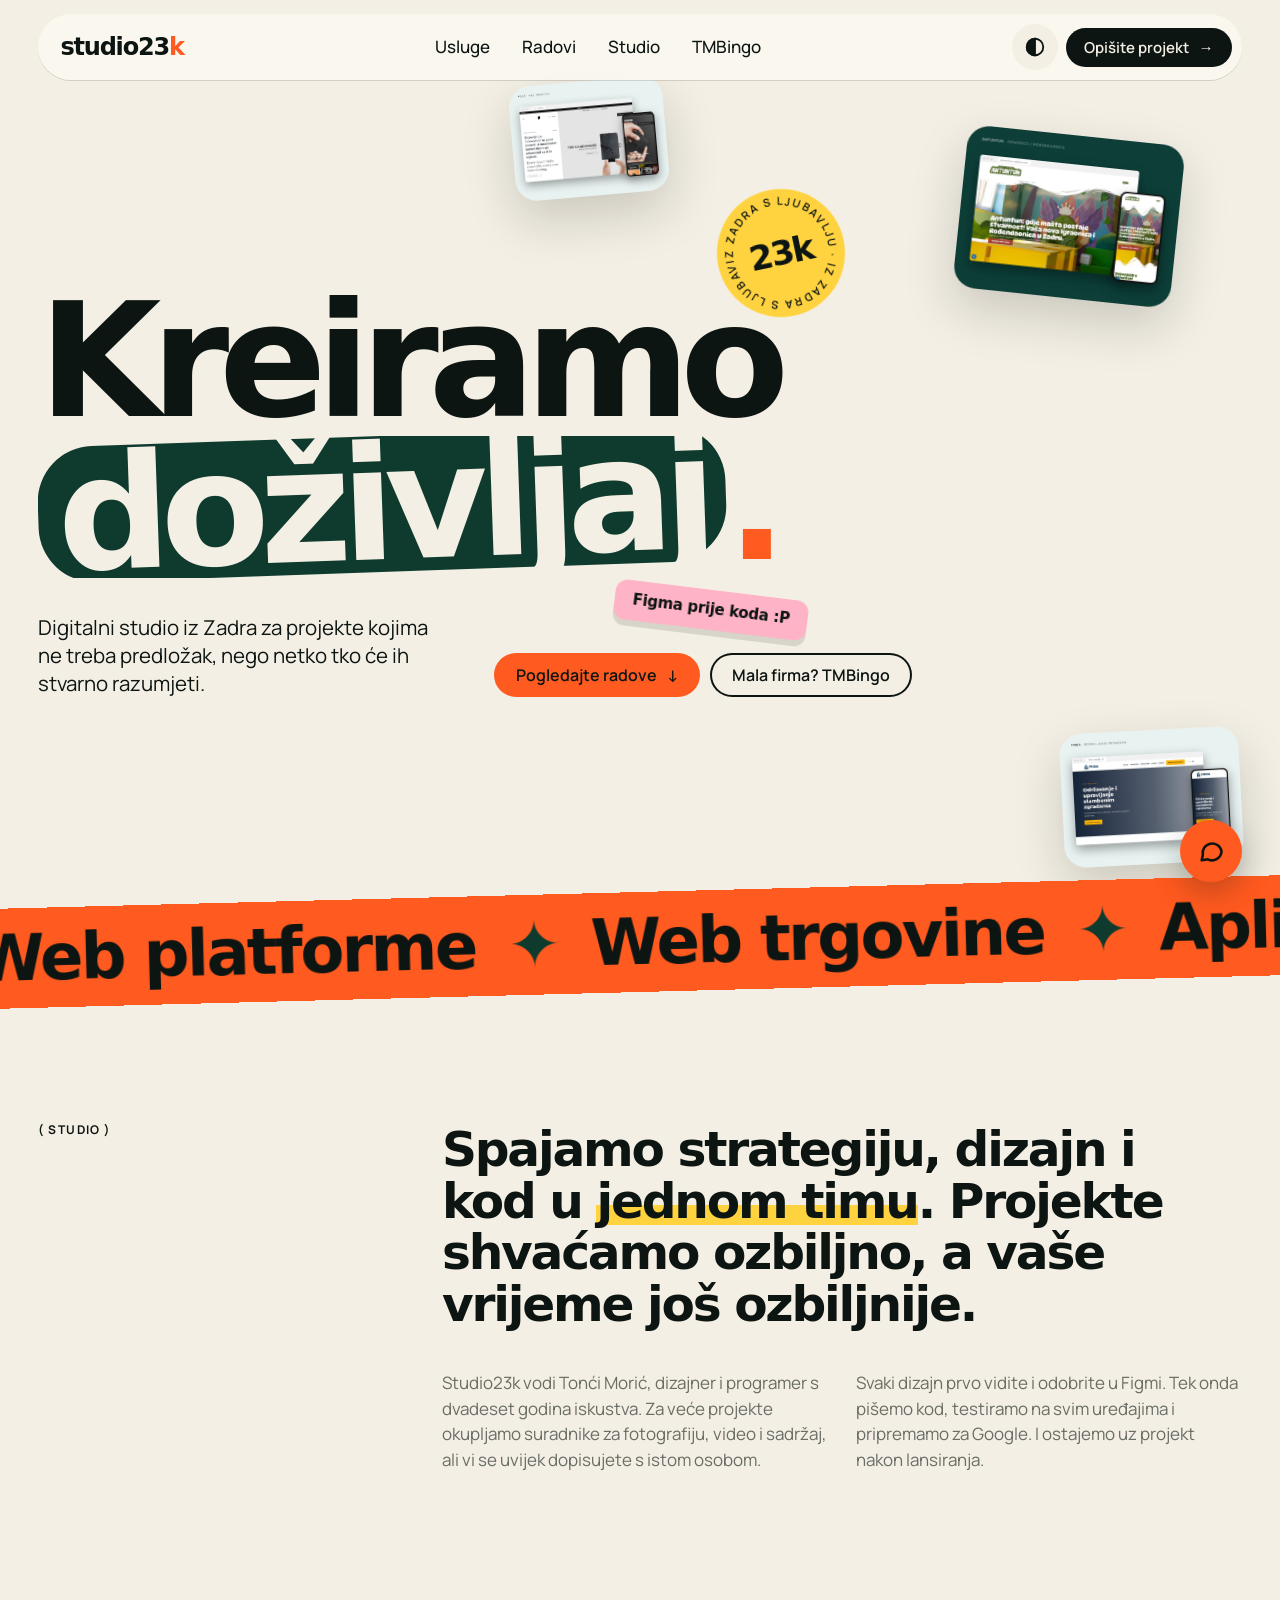
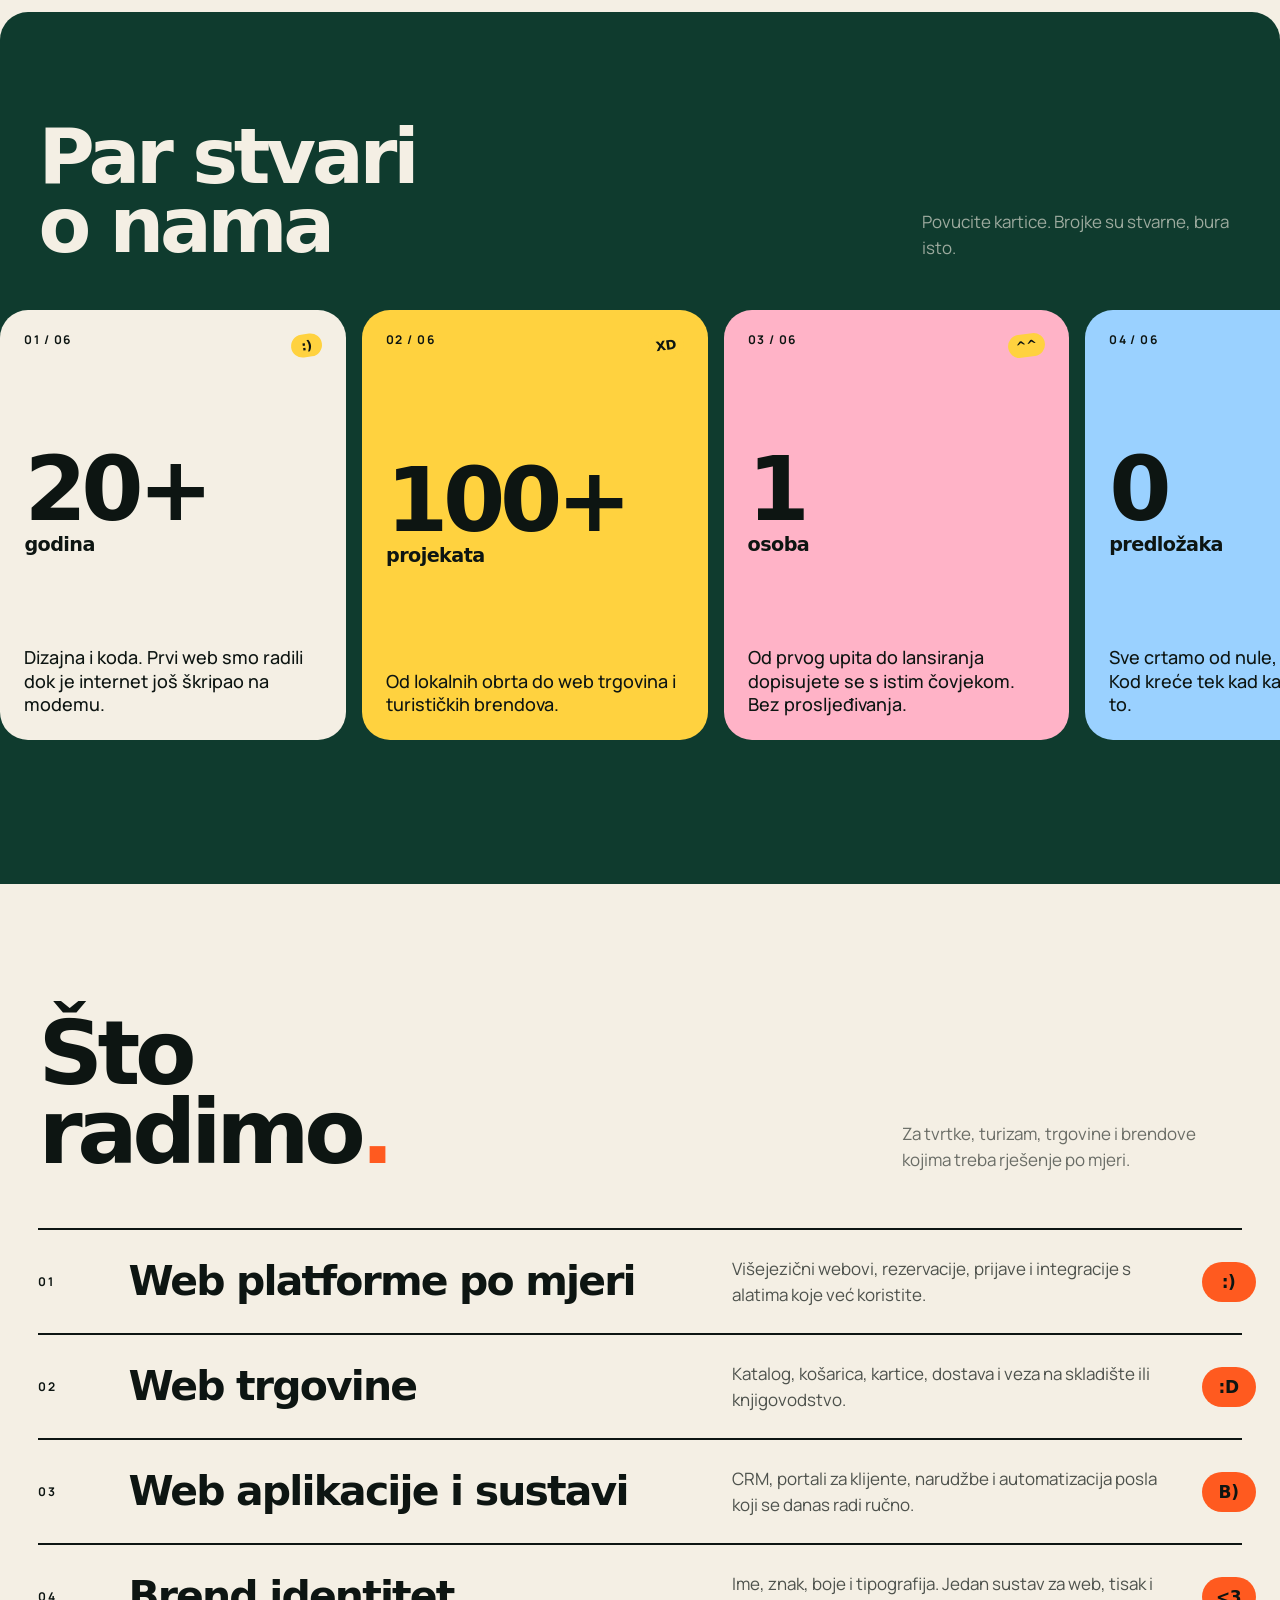
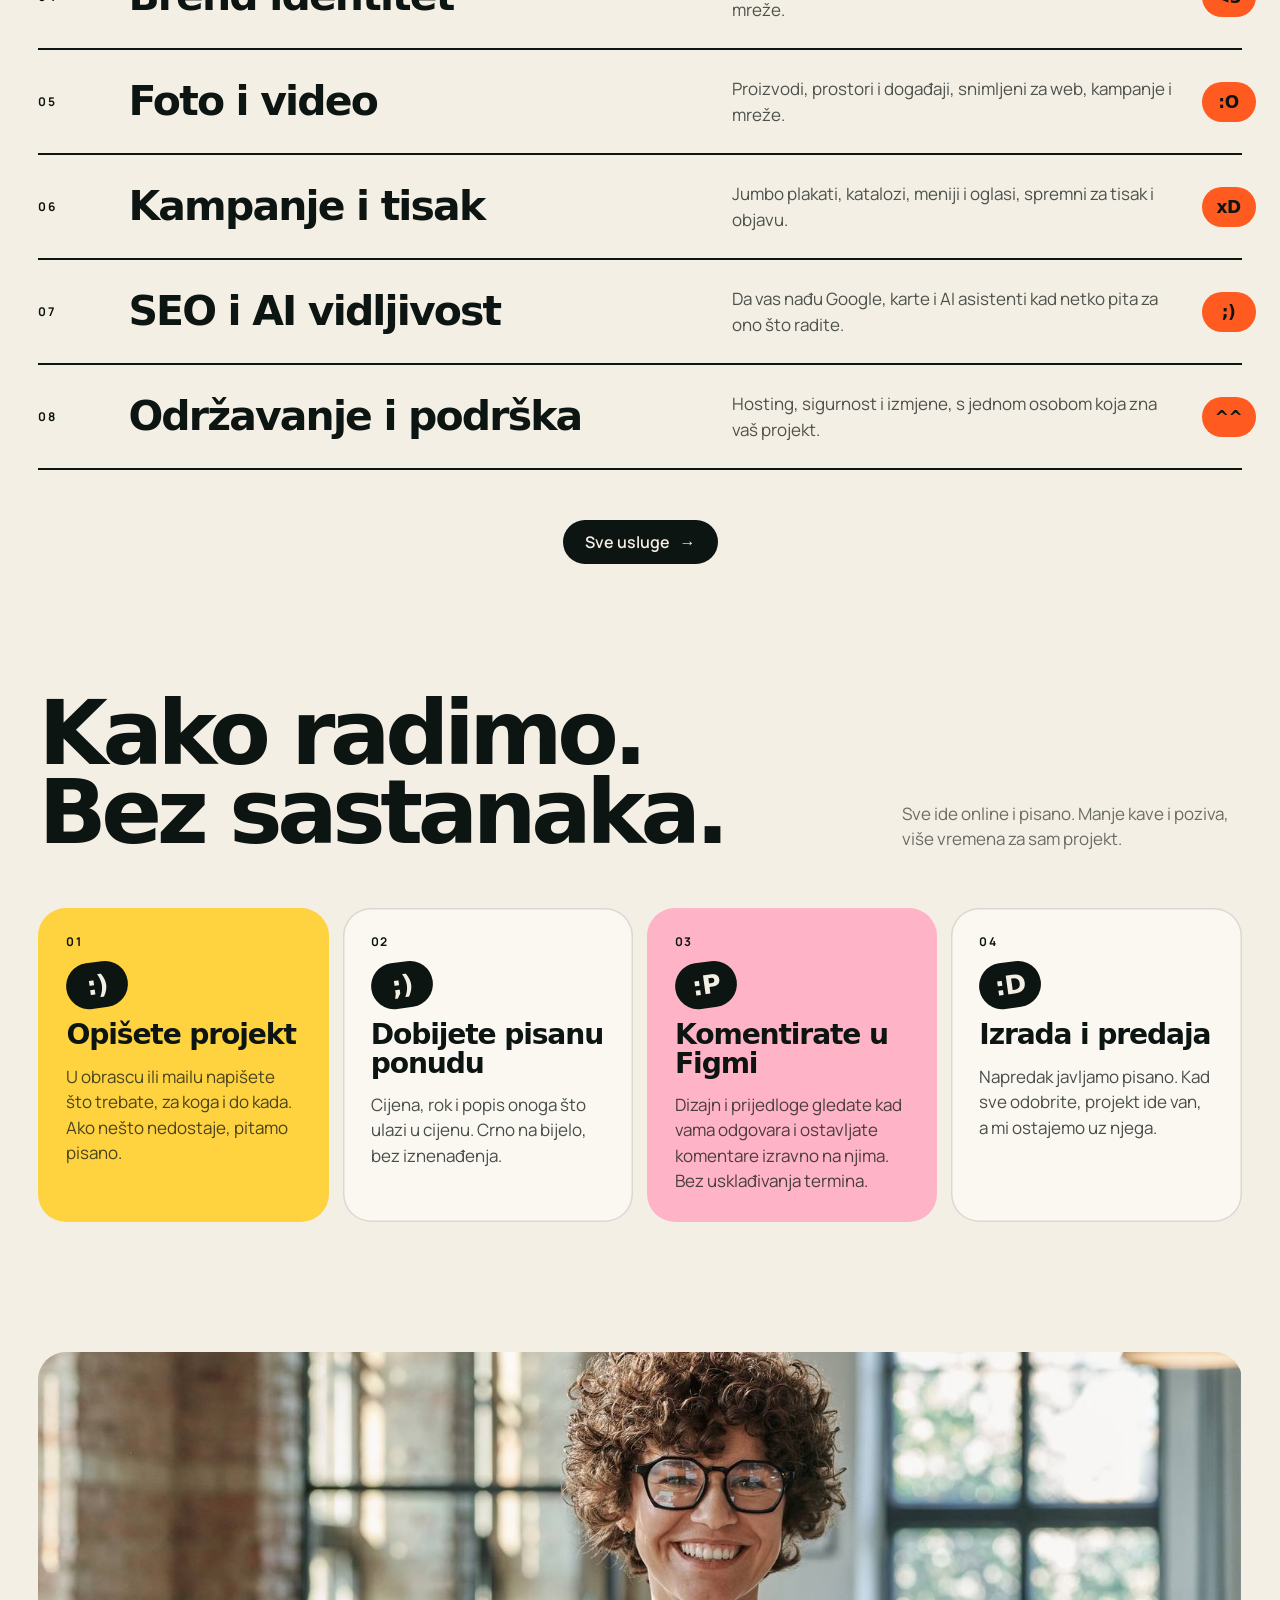
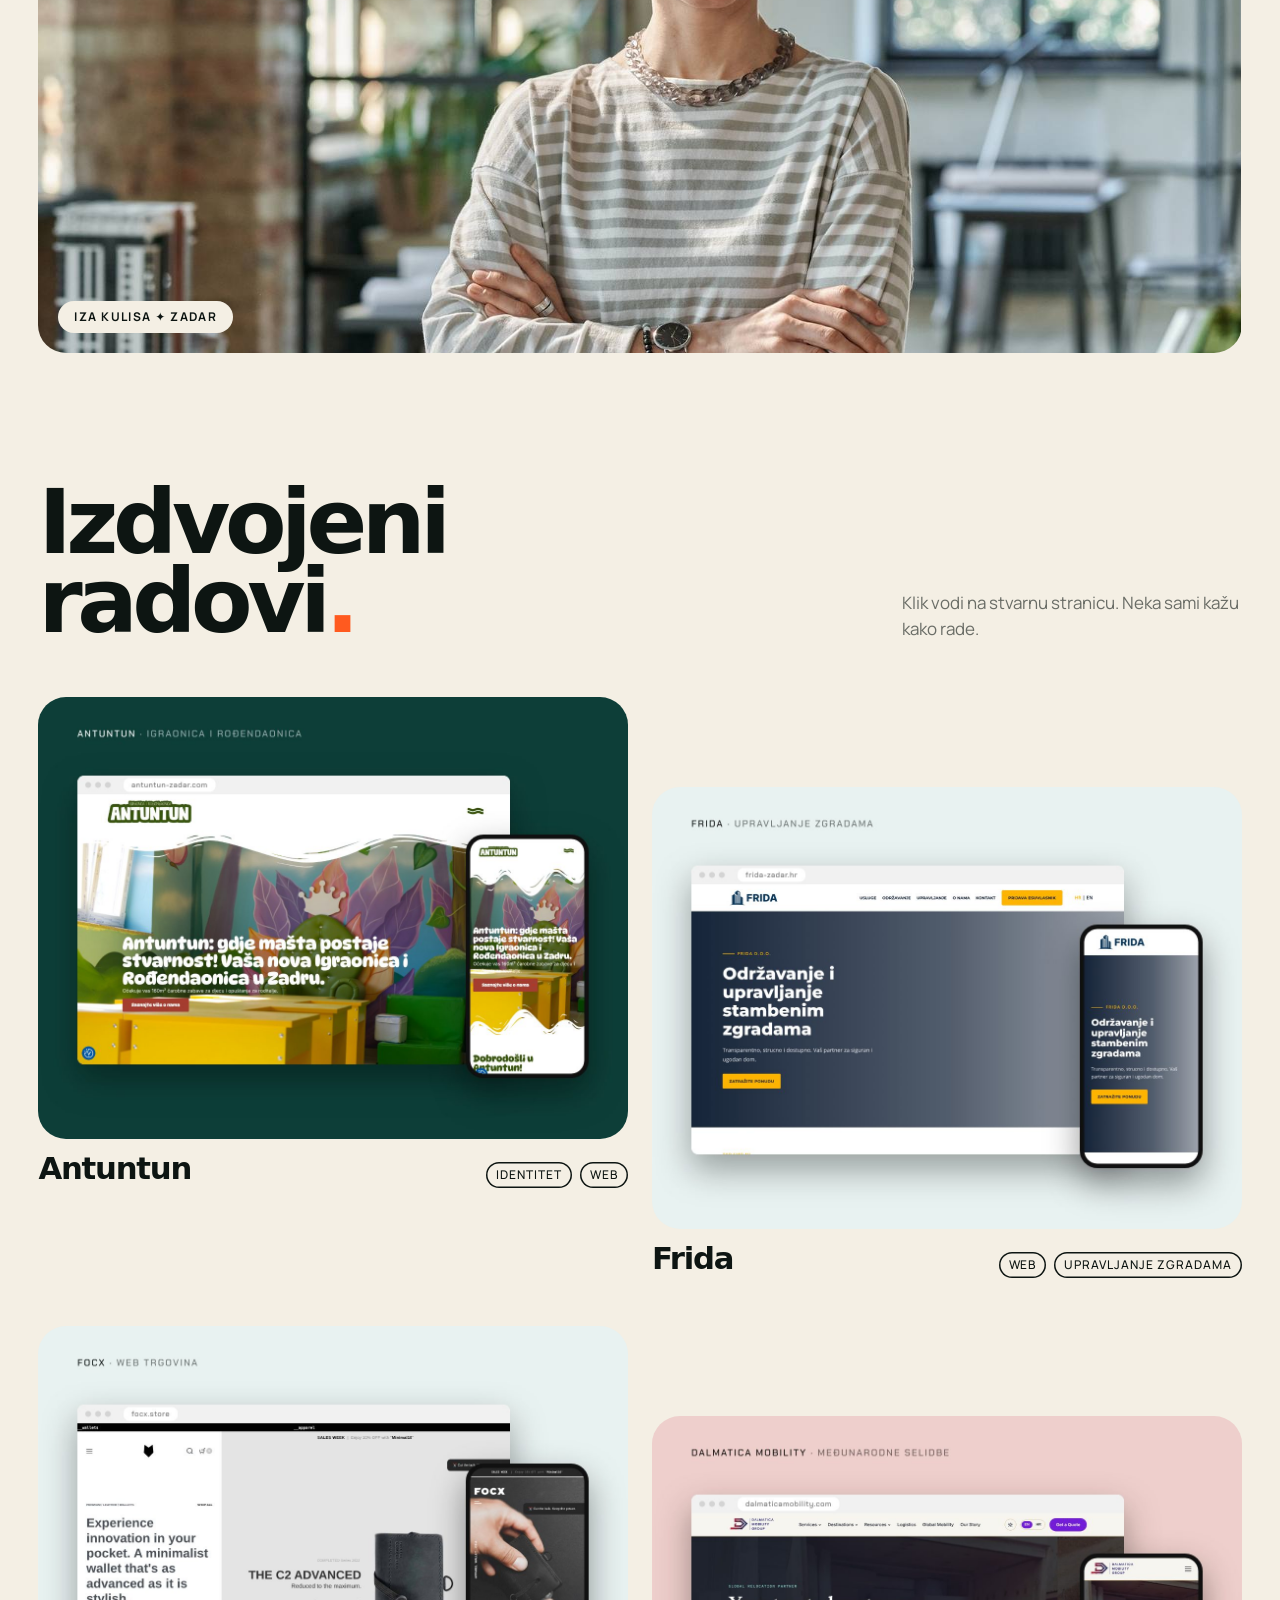
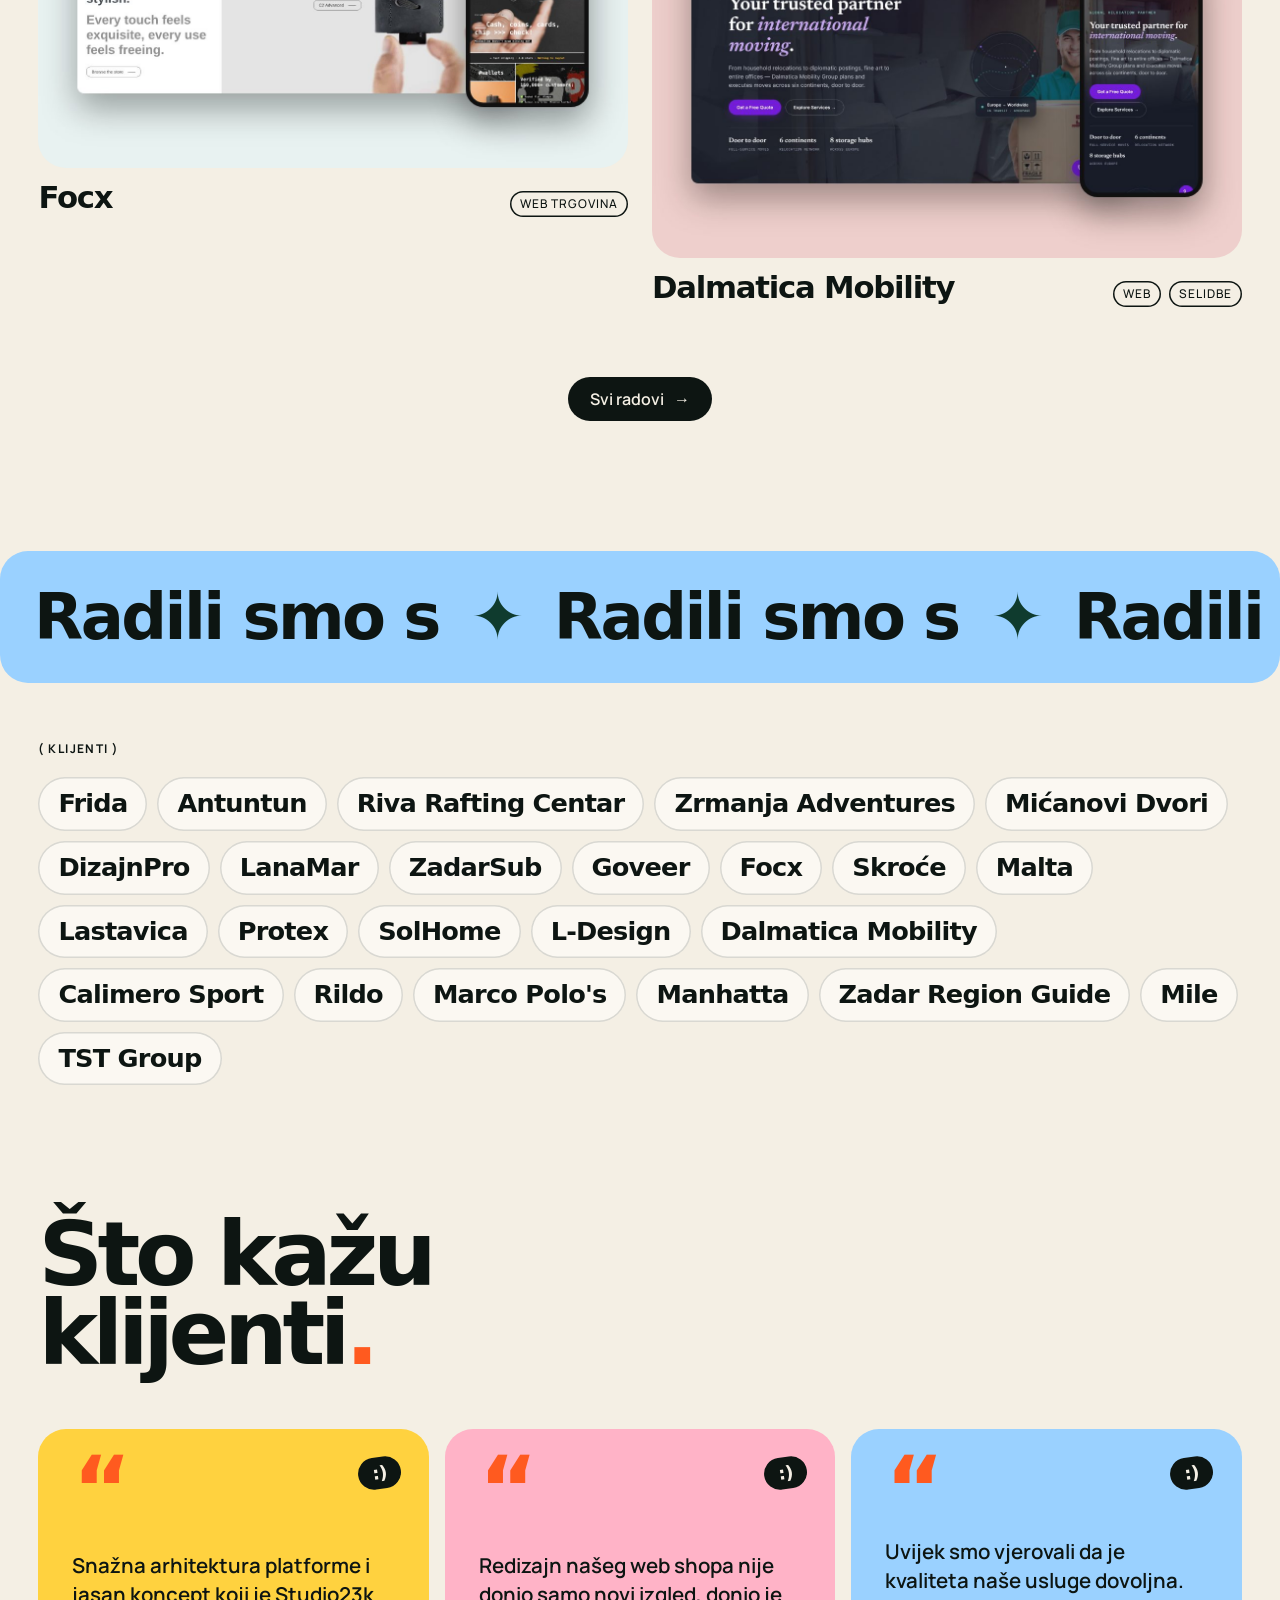
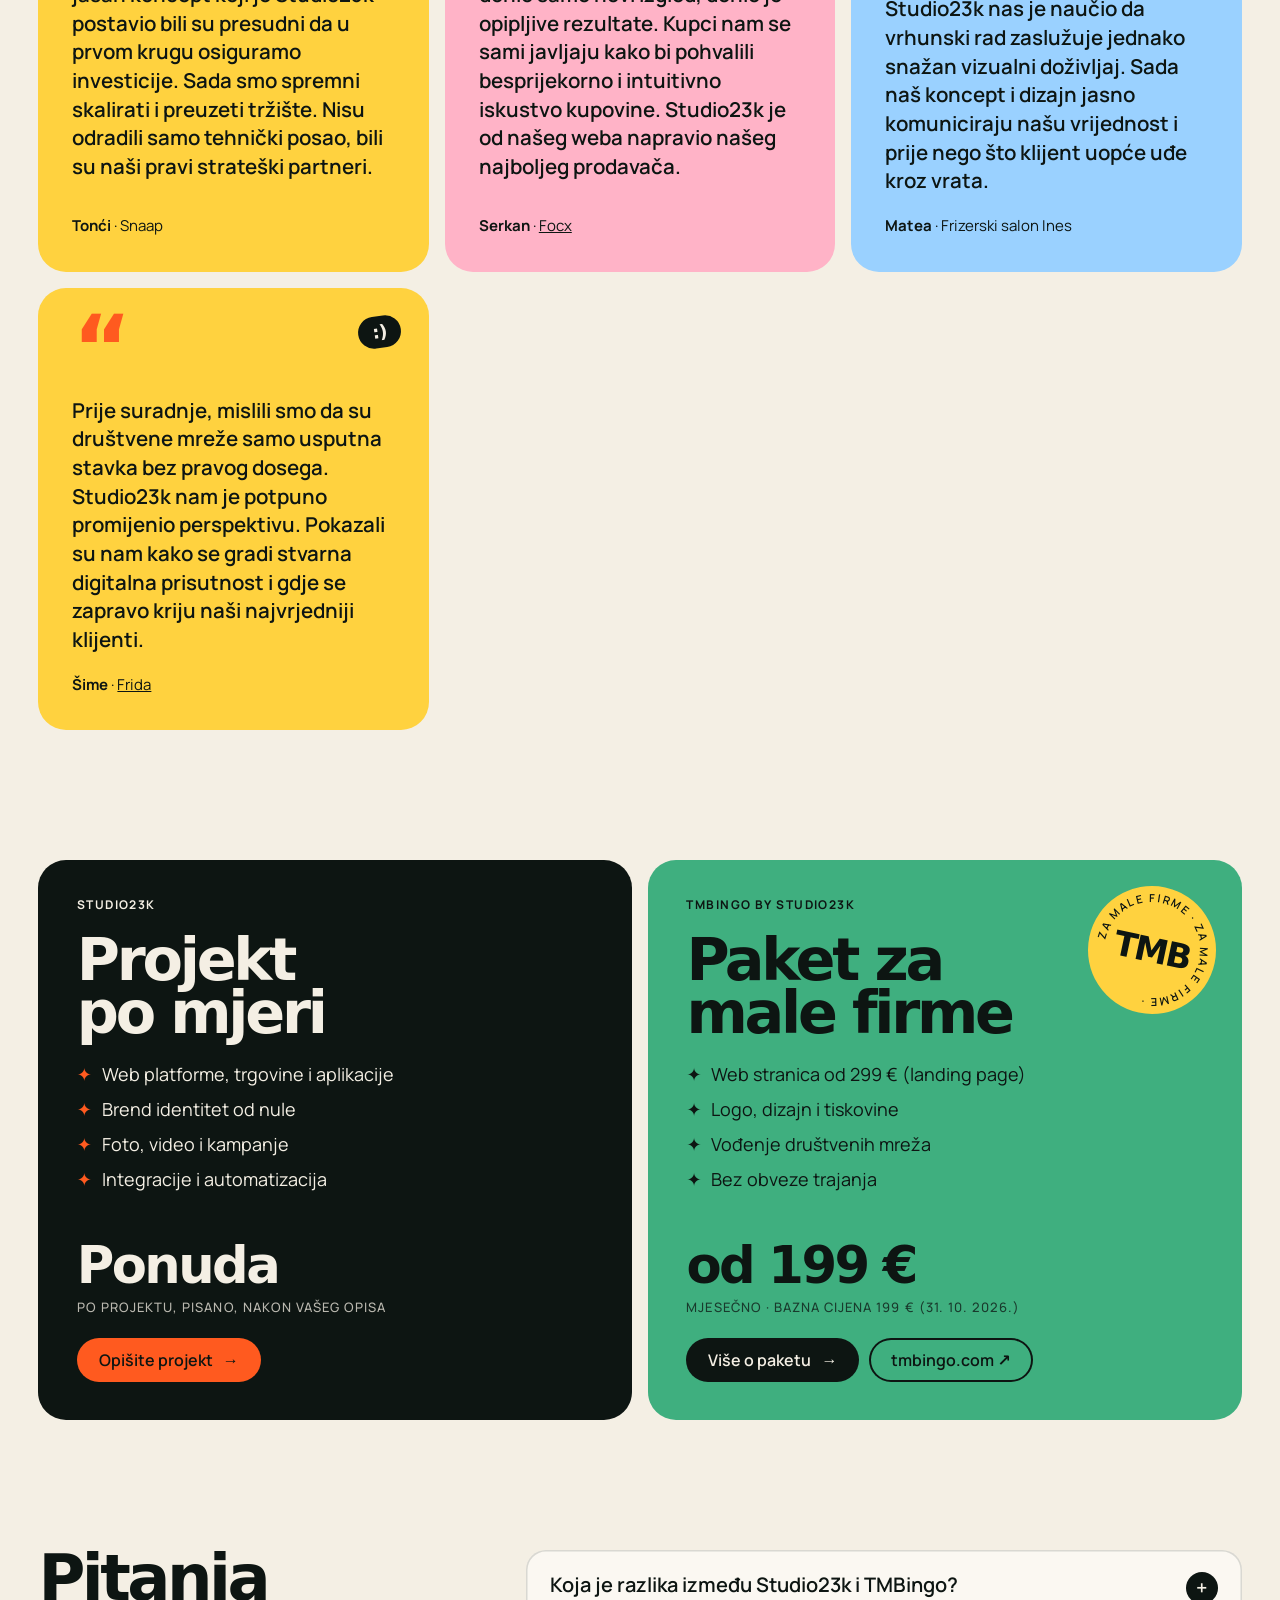
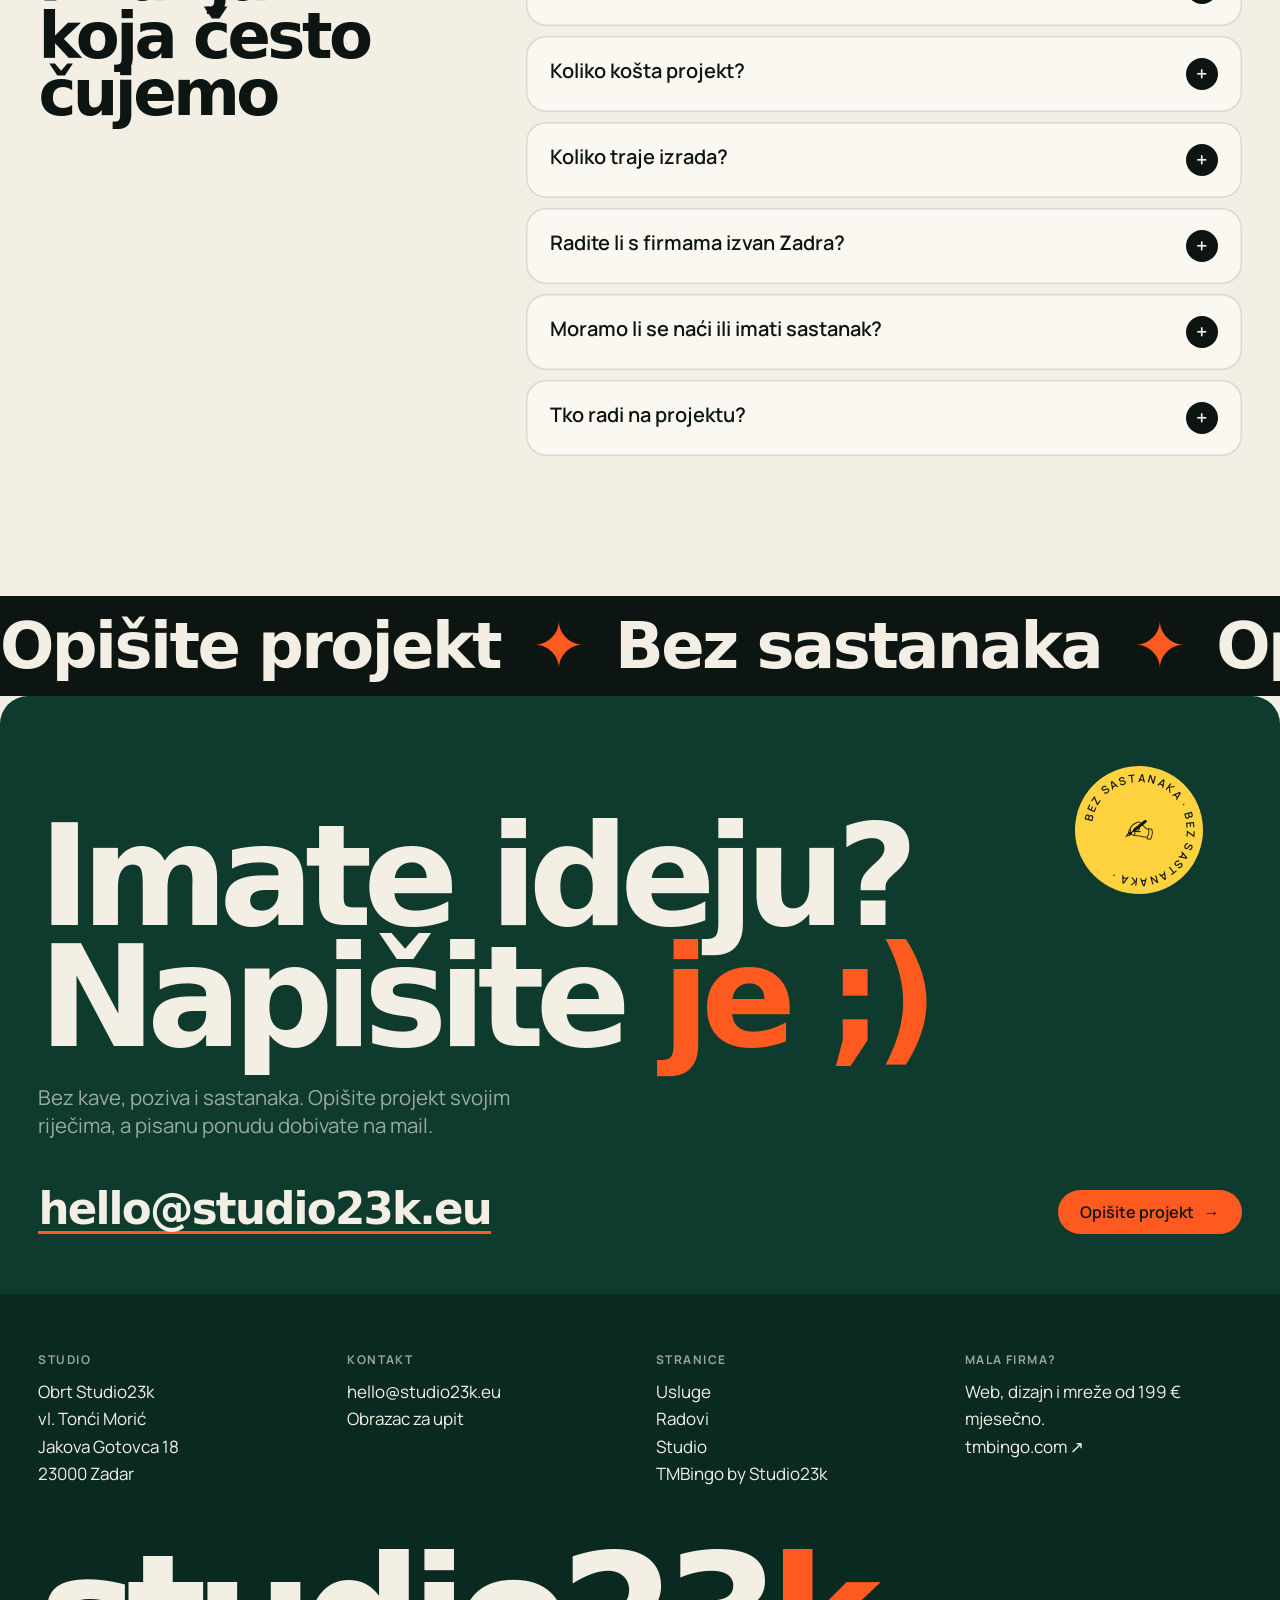
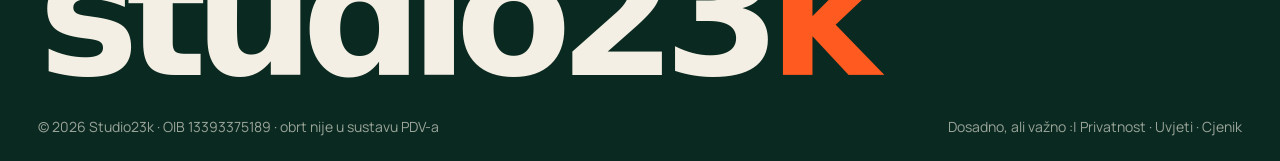
==== commit f34573f9: "Recenzije klijenata na naslovnoj i podstranicama usluga, vesele tekstualne face (:) ;) <3) kroz stra" ====
--- a/index.html
+++ b/index.html
@@ -18,7 +18,7 @@
 <link rel="icon" type="image/png" href="/assets/favicon.png">
 <link rel="apple-touch-icon" href="/assets/apple-touch-icon.png">
 <link rel="stylesheet" href="/assets/fonts/fonts.css">
-<link rel="stylesheet" href="/assets/studio.css?v=5">
+<link rel="stylesheet" href="/assets/studio.css?v=6">
 <script>(function(){var d=document.documentElement;try{var s=localStorage.getItem('s23k-tema');if(s)d.dataset.theme=s;if(sessionStorage.getItem('s23k-pre'))d.classList.add('no-pre');sessionStorage.setItem('s23k-pre','1')}catch(e){}})();</script>
 <script type="application/ld+json">
 [
@@ -157,7 +157,7 @@
   <figure class="float f2" data-float="-0.22"><img src="/assets/radovi/focx.jpg" alt="" width="1200" height="900"></figure>
   <figure class="float f3" data-float="-0.06"><img src="/assets/radovi/frida.jpg" alt="" width="1200" height="900"></figure>
   <div class="stk round s1" style="rotate:-12deg" aria-hidden="true"><svg viewBox="0 0 128 128"><defs><path id="cs1" d="M64,64 m-48,0 a48,48 0 1,1 96,0 a48,48 0 1,1 -96,0"/></defs><text><textPath href="#cs1">iz zadra s ljubavlju · iz zadra s ljubavlju · </textPath></text></svg><b>23k</b></div>
-  <div class="stk tape s2" aria-hidden="true">Figma prije koda ✍️</div>
+  <div class="stk tape s2" aria-hidden="true">Figma prije koda :P</div>
   <h1><span class="l"><span>Kreiramo</span></span><span class="l"><span><em>doživljaj</em><span class="o">.</span></span></span></h1>
   <div class="sub">
     <p>Digitalni studio iz Zadra za projekte kojima ne treba predložak, nego netko tko će ih stvarno razumjeti.</p>
@@ -179,33 +179,33 @@
 <section class="deck">
   <div class="hd"><h2 class="rv">Par stvari<br>o nama</h2><p class="rv">Povucite kartice. Brojke su stvarne, bura isto.</p></div>
   <div class="cards" data-cur="Povuci">
-      <article class="card"><div class="n tag"><span>01 / 06</span><span>✦</span></div><b>20+<small>godina</small></b><p>Dizajna i koda. Prvi web smo radili dok je internet još škripao na modemu.</p></article>
-      <article class="card"><div class="n tag"><span>02 / 06</span><span>✦</span></div><b>100+<small>projekata</small></b><p>Od lokalnih obrta do web trgovina i turističkih brendova.</p></article>
-      <article class="card"><div class="n tag"><span>03 / 06</span><span>✦</span></div><b>1<small>osoba</small></b><p>Od prvog upita do lansiranja dopisujete se s istim čovjekom. Bez prosljeđivanja.</p></article>
-      <article class="card"><div class="n tag"><span>04 / 06</span><span>✦</span></div><b>0<small>predložaka</small></b><p>Sve crtamo od nule, prvo u Figmi. Kod kreće tek kad kažete da je to to.</p></article>
-      <article class="card"><div class="n tag"><span>05 / 06</span><span>✦</span></div><b>7 Bf<small>bura</small></b><p>Radimo i kad puše. Rok je rok, makar se laptop držao s obje ruke.</p></article>
-      <article class="card"><div class="n tag"><span>06 / 06</span><span>✦</span></div><b>0<small>sastanaka</small></b><p>Upit, ponuda, dizajn i izmjene idu pisano. Vi radite svoj posao, mi svoj, a sve ostaje zapisano.</p></article>
+      <article class="card"><div class="n tag"><span>01 / 06</span><span class="emo" aria-hidden="true">:)</span></div><b>20+<small>godina</small></b><p>Dizajna i koda. Prvi web smo radili dok je internet još škripao na modemu.</p></article>
+      <article class="card"><div class="n tag"><span>02 / 06</span><span class="emo" aria-hidden="true">xD</span></div><b>100+<small>projekata</small></b><p>Od lokalnih obrta do web trgovina i turističkih brendova.</p></article>
+      <article class="card"><div class="n tag"><span>03 / 06</span><span class="emo" aria-hidden="true">^^</span></div><b>1<small>osoba</small></b><p>Od prvog upita do lansiranja dopisujete se s istim čovjekom. Bez prosljeđivanja.</p></article>
+      <article class="card"><div class="n tag"><span>04 / 06</span><span class="emo" aria-hidden="true">;)</span></div><b>0<small>predložaka</small></b><p>Sve crtamo od nule, prvo u Figmi. Kod kreće tek kad kažete da je to to.</p></article>
+      <article class="card"><div class="n tag"><span>05 / 06</span><span class="emo" aria-hidden="true">:O</span></div><b>7 Bf<small>bura</small></b><p>Radimo i kad puše. Rok je rok, makar se laptop držao s obje ruke.</p></article>
+      <article class="card"><div class="n tag"><span>06 / 06</span><span class="emo" aria-hidden="true">B)</span></div><b>0<small>sastanaka</small></b><p>Upit, ponuda, dizajn i izmjene idu pisano. Vi radite svoj posao, mi svoj, a sve ostaje zapisano.</p></article>
   </div>
 </section>
 
 <section class="svc" id="usluge">
   <div class="sec-h"><h2 class="rv">Što<br>radimo<span class="o">.</span></h2><p class="rv">Za tvrtke, turizam, trgovine i brendove kojima treba rješenje po mjeri.</p></div>
   <ol class="svl">
-      <li class="rv"><span class="tag">01</span><h3><a href="/usluge/web-platforme/" data-cur="Više">Web platforme po mjeri</a></h3><p>Višejezični webovi, rezervacije, prijave i integracije s alatima koje već koristite.</p><span class="ic" aria-hidden="true">→</span></li>
-      <li class="rv"><span class="tag">02</span><h3><a href="/usluge/web-trgovine/" data-cur="Više">Web trgovine</a></h3><p>Katalog, košarica, kartice, dostava i veza na skladište ili knjigovodstvo.</p><span class="ic" aria-hidden="true">→</span></li>
-      <li class="rv"><span class="tag">03</span><h3><a href="/usluge/web-aplikacije/" data-cur="Više">Web aplikacije i sustavi</a></h3><p>CRM, portali za klijente, narudžbe i automatizacija posla koji se danas radi ručno.</p><span class="ic" aria-hidden="true">→</span></li>
-      <li class="rv"><span class="tag">04</span><h3><a href="/usluge/brend-identitet/" data-cur="Više">Brend identitet</a></h3><p>Ime, znak, boje i tipografija. Jedan sustav za web, tisak i mreže.</p><span class="ic" aria-hidden="true">→</span></li>
-      <li class="rv"><span class="tag">05</span><h3><a href="/usluge/foto-video/" data-cur="Više">Foto i video</a></h3><p>Proizvodi, prostori i događaji, snimljeni za web, kampanje i mreže.</p><span class="ic" aria-hidden="true">→</span></li>
-      <li class="rv"><span class="tag">06</span><h3><a href="/usluge/kampanje-tisak/" data-cur="Više">Kampanje i tisak</a></h3><p>Jumbo plakati, katalozi, meniji i oglasi, spremni za tisak i objavu.</p><span class="ic" aria-hidden="true">→</span></li>
-      <li class="rv"><span class="tag">07</span><h3><a href="/usluge/seo-ai-vidljivost/" data-cur="Više">SEO i AI vidljivost</a></h3><p>Da vas nađu Google, karte i AI asistenti kad netko pita za ono što radite.</p><span class="ic" aria-hidden="true">→</span></li>
-      <li class="rv"><span class="tag">08</span><h3><a href="/usluge/odrzavanje/" data-cur="Više">Održavanje i podrška</a></h3><p>Hosting, sigurnost i izmjene, s jednom osobom koja zna vaš projekt.</p><span class="ic" aria-hidden="true">→</span></li>
+      <li class="rv"><span class="tag">01</span><h3><a href="/usluge/web-platforme/" data-cur="Više">Web platforme po mjeri</a></h3><p>Višejezični webovi, rezervacije, prijave i integracije s alatima koje već koristite.</p><span class="ic" aria-hidden="true">:)</span></li>
+      <li class="rv"><span class="tag">02</span><h3><a href="/usluge/web-trgovine/" data-cur="Više">Web trgovine</a></h3><p>Katalog, košarica, kartice, dostava i veza na skladište ili knjigovodstvo.</p><span class="ic" aria-hidden="true">:D</span></li>
+      <li class="rv"><span class="tag">03</span><h3><a href="/usluge/web-aplikacije/" data-cur="Više">Web aplikacije i sustavi</a></h3><p>CRM, portali za klijente, narudžbe i automatizacija posla koji se danas radi ručno.</p><span class="ic" aria-hidden="true">B)</span></li>
+      <li class="rv"><span class="tag">04</span><h3><a href="/usluge/brend-identitet/" data-cur="Više">Brend identitet</a></h3><p>Ime, znak, boje i tipografija. Jedan sustav za web, tisak i mreže.</p><span class="ic" aria-hidden="true">&lt;3</span></li>
+      <li class="rv"><span class="tag">05</span><h3><a href="/usluge/foto-video/" data-cur="Više">Foto i video</a></h3><p>Proizvodi, prostori i događaji, snimljeni za web, kampanje i mreže.</p><span class="ic" aria-hidden="true">:O</span></li>
+      <li class="rv"><span class="tag">06</span><h3><a href="/usluge/kampanje-tisak/" data-cur="Više">Kampanje i tisak</a></h3><p>Jumbo plakati, katalozi, meniji i oglasi, spremni za tisak i objavu.</p><span class="ic" aria-hidden="true">xD</span></li>
+      <li class="rv"><span class="tag">07</span><h3><a href="/usluge/seo-ai-vidljivost/" data-cur="Više">SEO i AI vidljivost</a></h3><p>Da vas nađu Google, karte i AI asistenti kad netko pita za ono što radite.</p><span class="ic" aria-hidden="true">;)</span></li>
+      <li class="rv"><span class="tag">08</span><h3><a href="/usluge/odrzavanje/" data-cur="Više">Održavanje i podrška</a></h3><p>Hosting, sigurnost i izmjene, s jednom osobom koja zna vaš projekt.</p><span class="ic" aria-hidden="true">^^</span></li>
   </ol>
   <div class="more"><a class="pill" href="/usluge/">Sve usluge <span class="ar">→</span></a></div>
 </section>
 
 <section class="steps" id="proces">
   <div class="sec-h"><h2 class="rv">Kako radimo.<br>Bez sastanaka.</h2><p class="rv">Sve ide online i pisano. Manje kave i poziva, više vremena za sam projekt.</p></div>
-  <ol><li class="rv"><span class="tag">01</span><h3>Opišete projekt</h3><p>U obrascu ili mailu napišete što trebate, za koga i do kada. Ako nešto nedostaje, pitamo pisano.</p></li><li class="rv"><span class="tag">02</span><h3>Dobijete pisanu ponudu</h3><p>Cijena, rok i popis onoga što ulazi u cijenu. Crno na bijelo, bez iznenađenja.</p></li><li class="rv"><span class="tag">03</span><h3>Komentirate u Figmi</h3><p>Dizajn i prijedloge gledate kad vama odgovara i ostavljate komentare izravno na njima. Bez usklađivanja termina.</p></li><li class="rv"><span class="tag">04</span><h3>Izrada i predaja</h3><p>Napredak javljamo pisano. Kad sve odobrite, projekt ide van, a mi ostajemo uz njega.</p></li></ol>
+  <ol><li class="rv"><span class="tag">01</span><span class="emo big" aria-hidden="true">:)</span><h3>Opišete projekt</h3><p>U obrascu ili mailu napišete što trebate, za koga i do kada. Ako nešto nedostaje, pitamo pisano.</p></li><li class="rv"><span class="tag">02</span><span class="emo big" aria-hidden="true">;)</span><h3>Dobijete pisanu ponudu</h3><p>Cijena, rok i popis onoga što ulazi u cijenu. Crno na bijelo, bez iznenađenja.</p></li><li class="rv"><span class="tag">03</span><span class="emo big" aria-hidden="true">:P</span><h3>Komentirate u Figmi</h3><p>Dizajn i prijedloge gledate kad vama odgovara i ostavljate komentare izravno na njima. Bez usklađivanja termina.</p></li><li class="rv"><span class="tag">04</span><span class="emo big" aria-hidden="true">:D</span><h3>Izrada i predaja</h3><p>Napredak javljamo pisano. Kad sve odobrite, projekt ide van, a mi ostajemo uz njega.</p></li></ol>
 </section>
 
 <div class="reel rv"><figure><video data-lazyplay muted loop playsinline preload="none" poster="/assets/img/team-2.jpg"><source src="/assets/img/studio.mp4" type="video/mp4"></video><figcaption class="tag">Iza kulisa ✦ Zadar</figcaption></figure></div>
@@ -224,6 +224,11 @@
 <div class="mq s rev" aria-hidden="true"><div class="tr"><span>Radili smo s<i>✦</i></span><span>Radili smo s<i>✦</i></span><span>Radili smo s<i>✦</i></span><span>Radili smo s<i>✦</i></span><span>Radili smo s<i>✦</i></span><span>Radili smo s<i>✦</i></span><span>Radili smo s<i>✦</i></span><span>Radili smo s<i>✦</i></span></div></div>
 <section class="cl"><span class="tag" style="padding-top:60px">( Klijenti )</span><div class="cloud rv"><span>Frida</span><span>Antuntun</span><span>Riva Rafting Centar</span><span>Zrmanja Adventures</span><span>Mićanovi Dvori</span><span>DizajnPro</span><span>LanaMar</span><span>ZadarSub</span><span>Goveer</span><span>Focx</span><span>Skroće</span><span>Malta</span><span>Lastavica</span><span>Protex</span><span>SolHome</span><span>L-Design</span><span>Dalmatica Mobility</span><span>Calimero Sport</span><span>Rildo</span><span>Marco Polo's</span><span>Manhatta</span><span>Zadar Region Guide</span><span>Mile</span><span>TST Group</span></div></section>
 
+<section class="revs">
+  <div class="sec-h"><h2 class="rv">Što kažu<br>klijenti<span class="o">.</span></h2></div>
+  <div class="rg"><figure class="rev rv"><span class="q" aria-hidden="true">“</span><span class="emo" aria-hidden="true">:)</span><blockquote><p>Snažna arhitektura platforme i jasan koncept koji je Studio23k postavio bili su presudni da u prvom krugu osiguramo investicije. Sada smo spremni skalirati i preuzeti tržište. Nisu odradili samo tehnički posao, bili su naši pravi strateški partneri.</p></blockquote><figcaption><b>Tonći</b> · Snaap</figcaption></figure><figure class="rev rv"><span class="q" aria-hidden="true">“</span><span class="emo" aria-hidden="true">:)</span><blockquote><p>Redizajn našeg web shopa nije donio samo novi izgled, donio je opipljive rezultate. Kupci nam se sami javljaju kako bi pohvalili besprijekorno i intuitivno iskustvo kupovine. Studio23k je od našeg weba napravio našeg najboljeg prodavača.</p></blockquote><figcaption><b>Serkan</b> · <a href="https://focx.store/" target="_blank" rel="noopener">Focx</a></figcaption></figure><figure class="rev rv"><span class="q" aria-hidden="true">“</span><span class="emo" aria-hidden="true">:)</span><blockquote><p>Uvijek smo vjerovali da je kvaliteta naše usluge dovoljna. Studio23k nas je naučio da vrhunski rad zaslužuje jednako snažan vizualni doživljaj. Sada naš koncept i dizajn jasno komuniciraju našu vrijednost i prije nego što klijent uopće uđe kroz vrata.</p></blockquote><figcaption><b>Matea</b> · Frizerski salon Ines</figcaption></figure><figure class="rev rv"><span class="q" aria-hidden="true">“</span><span class="emo" aria-hidden="true">:)</span><blockquote><p>Prije suradnje, mislili smo da su društvene mreže samo usputna stavka bez pravog dosega. Studio23k nam je potpuno promijenio perspektivu. Pokazali su nam kako se gradi stvarna digitalna prisutnost i gdje se zapravo kriju naši najvrjedniji klijenti.</p></blockquote><figcaption><b>Šime</b> · <a href="https://frida-zadar.hr/" target="_blank" rel="noopener">Frida</a></figcaption></figure></div>
+</section>
+
 <section class="ways" id="nacini">
   <div class="way s23 rv">
     <span class="tag">Studio23k</span>
@@ -256,7 +261,7 @@
 <a class="mq " href="/upit/" aria-label="Opišite projekt" data-cur="Klik"><div class="tr"><span>Opišite projekt<i>✦</i></span><span>Bez sastanaka<i>✦</i></span><span>Opišite projekt<i>✦</i></span><span>Bez sastanaka<i>✦</i></span><span>Opišite projekt<i>✦</i></span><span>Bez sastanaka<i>✦</i></span><span>Opišite projekt<i>✦</i></span><span>Bez sastanaka<i>✦</i></span><span>Opišite projekt<i>✦</i></span><span>Bez sastanaka<i>✦</i></span><span>Opišite projekt<i>✦</i></span><span>Bez sastanaka<i>✦</i></span></div></a>
 <section class="cta" id="kontakt">
   <div class="stk round s9" style="rotate:10deg" aria-hidden="true"><svg viewBox="0 0 128 128"><defs><path id="cs9" d="M64,64 m-48,0 a48,48 0 1,1 96,0 a48,48 0 1,1 -96,0"/></defs><text><textPath href="#cs9">bez sastanaka · bez sastanaka · </textPath></text></svg><b>✍</b></div>
-  <h2 class="rv">Imate ideju?<br>Napišite <span class="o">je.</span></h2>
+  <h2 class="rv">Imate ideju?<br>Napišite <span class="o">je ;)</span></h2>
   <p class="lead rv">Bez kave, poziva i sastanaka. Opišite projekt svojim riječima, a pisanu ponudu dobivate na mail.</p>
   <div class="row rv">
     <a class="mail" href="mailto:hello@studio23k.eu?subject=Upit%20za%20projekt" data-cur="Pišite">hello@studio23k.eu</a>
@@ -269,13 +274,13 @@
   <div><span class="tag">Stranice</span><ul><li><a href="/usluge/">Usluge</a></li><li><a href="/radovi/">Radovi</a></li><li><a href="/#studio">Studio</a></li><li><a class="g" href="/tmbingo/">TMBingo by Studio23k</a></li></ul></div>
   <div><span class="tag">Mala firma?</span><p>Web, dizajn i mreže od 199 € mjesečno.<br><a class="g" href="https://tmbingo.com/" target="_blank" rel="noopener">tmbingo.com ↗</a></p></div>
   <p class="big" aria-hidden="true">studio23<b>k</b></p>
-  <div class="bottom"><span>© 2026 Studio23k · OIB 13393375189 · obrt nije u sustavu PDV-a</span><span>Dosadno, ali važno: <a href="https://tmbingo.com/privatnost.html">Privatnost</a> · <a href="https://tmbingo.com/uvjeti.html">Uvjeti</a> · <a href="https://tmbingo.com/cjenik/">Cjenik</a></span></div>
+  <div class="bottom"><span>© 2026 Studio23k · OIB 13393375189 · obrt nije u sustavu PDV-a</span><span>Dosadno, ali važno :| <a href="https://tmbingo.com/privatnost.html">Privatnost</a> · <a href="https://tmbingo.com/uvjeti.html">Uvjeti</a> · <a href="https://tmbingo.com/cjenik/">Cjenik</a></span></div>
 </footer>
 
 <div class="chat" id="chat">
   <div class="win" role="dialog" aria-label="Poruka Studio23k">
     <div class="top"><i></i><b>Studio23k</b><span class="dim">· Zadar</span></div>
-    <div class="msgs"><p class="msg">Bok! 👋</p><p class="msg">Imate projekt na umu ili vam treba nešto manje za firmu? Napišite, odgovaramo pisano.</p></div>
+    <div class="msgs"><p class="msg">Bok! :)</p><p class="msg">Imate projekt na umu ili vam treba nešto manje za firmu? Napišite, odgovaramo pisano.</p></div>
     <div class="opts"><a href="/upit/">Opisat ću projekt</a><a class="g" href="/tmbingo/">Mala sam firma</a><a href="mailto:hello@studio23k.eu?subject=Upit%20za%20projekt">Pišem mail</a></div>
   </div>
   <button class="btn" type="button" aria-label="Otvori poruke" aria-expanded="false"><svg viewBox="0 0 24 24" fill="none" stroke="currentColor" stroke-width="2.2" stroke-linecap="round" stroke-linejoin="round"><path d="M21 12a8 8 0 0 1-11.6 7.1L4 20l1-4.6A8 8 0 1 1 21 12z"/></svg></button>
--- a/assets/studio.css
+++ b/assets/studio.css
@@ -395,3 +395,30 @@
 :root[data-theme="dark"] .za { background: #050e0b; }
 :root[data-theme="dark"] .steps li:nth-child(1), :root[data-theme="dark"] .steps li:nth-child(3) { color: var(--ink); }
 .chip span { text-transform: none; letter-spacing: 0; }
+/* Recenzije klijenata na podstranicama usluga */
+.revs { padding: 0 var(--gx) 130px; }
+.revs .rg { display: grid; grid-template-columns: repeat(auto-fit, minmax(300px, 1fr)); gap: 16px; }
+.rev { margin: 0; border-radius: var(--r); padding: 34px; background: var(--sun); color: var(--ink); display: grid; gap: 20px; align-content: space-between; transition: transform .35s cubic-bezier(.3,1.6,.5,1); }
+.rev:nth-child(3n+2) { background: var(--pink); } .rev:nth-child(3n) { background: var(--sky); }
+.rev:hover { transform: rotate(-1.2deg); }
+.rev .q { font: 800 90px/.6 var(--mark); color: var(--orange); }
+.rev blockquote { margin: 0; font: 600 clamp(19px, 1.6vw, 24px)/1.4 var(--body); }
+.rev figcaption { font-size: 15px; } .rev figcaption a { text-decoration: underline; }
+
+/* Vesele tekstualne face :) */
+.emo { display: inline-grid; place-items: center; min-width: 2.4em; padding: .38em .6em; border-radius: 999px; background: var(--sun); color: var(--ink); font: 800 15px/1 var(--mark); letter-spacing: -.02em; white-space: nowrap; rotate: -8deg; transition: rotate .4s cubic-bezier(.3,1.6,.5,1); }
+.emo.big { font-size: 26px; justify-self: start; background: var(--fg); color: var(--bg); }
+.steps li:hover .emo, .card:hover .emo, .rev:hover .emo, .ulist a:hover .emo, .dob li:hover .emo { rotate: 90deg; }
+.svl .ic { width: auto; min-width: 54px; padding: 0 12px; border-radius: 999px; font: 800 17px/40px var(--mark); letter-spacing: -.02em; white-space: nowrap; }
+.svl li:hover .ic { transform: rotate(90deg); }
+.card .n .emo { font-size: 13px; }
+.dob li::before { content: none; }
+.dob li { align-items: center; }
+.dob .emo { flex: none; font-size: 14px; min-width: 3.2em; }
+.dob li:nth-child(3n+2) .emo { background: var(--pink); } .dob li:nth-child(3n) .emo { background: var(--sky); }
+.ulist .im { position: relative; }
+.ulist .emo.on { position: absolute; top: 18px; right: 18px; font-size: 22px; background: var(--paper); box-shadow: 0 10px 24px rgba(13,21,18,.18); }
+.rev { position: relative; } .rev > .emo { position: absolute; top: 28px; right: 28px; background: var(--ink); color: var(--cream); font-size: 18px; }
+.revs.home { padding-top: 0; }
+:root[data-theme="dark"] .emo.big { background: var(--cream); color: var(--ink); }
+.rev:only-child { max-width: 860px; }
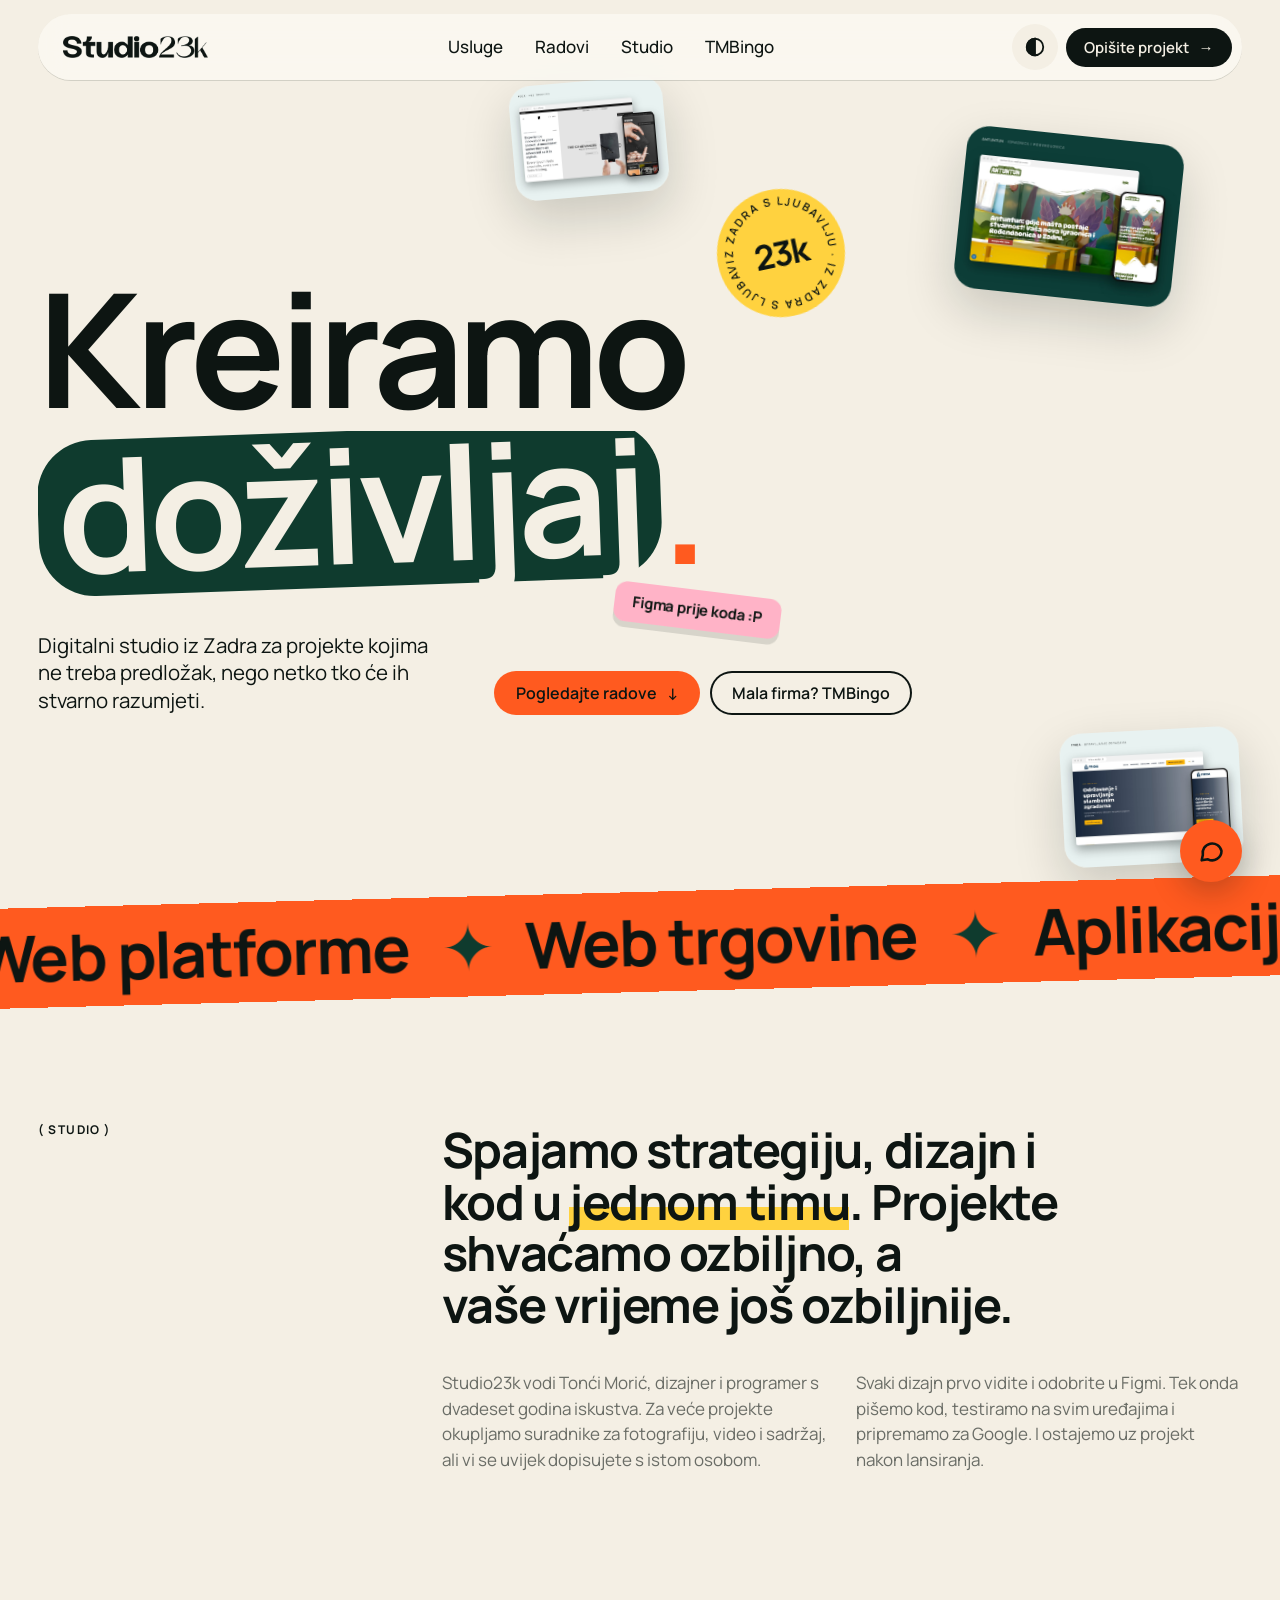
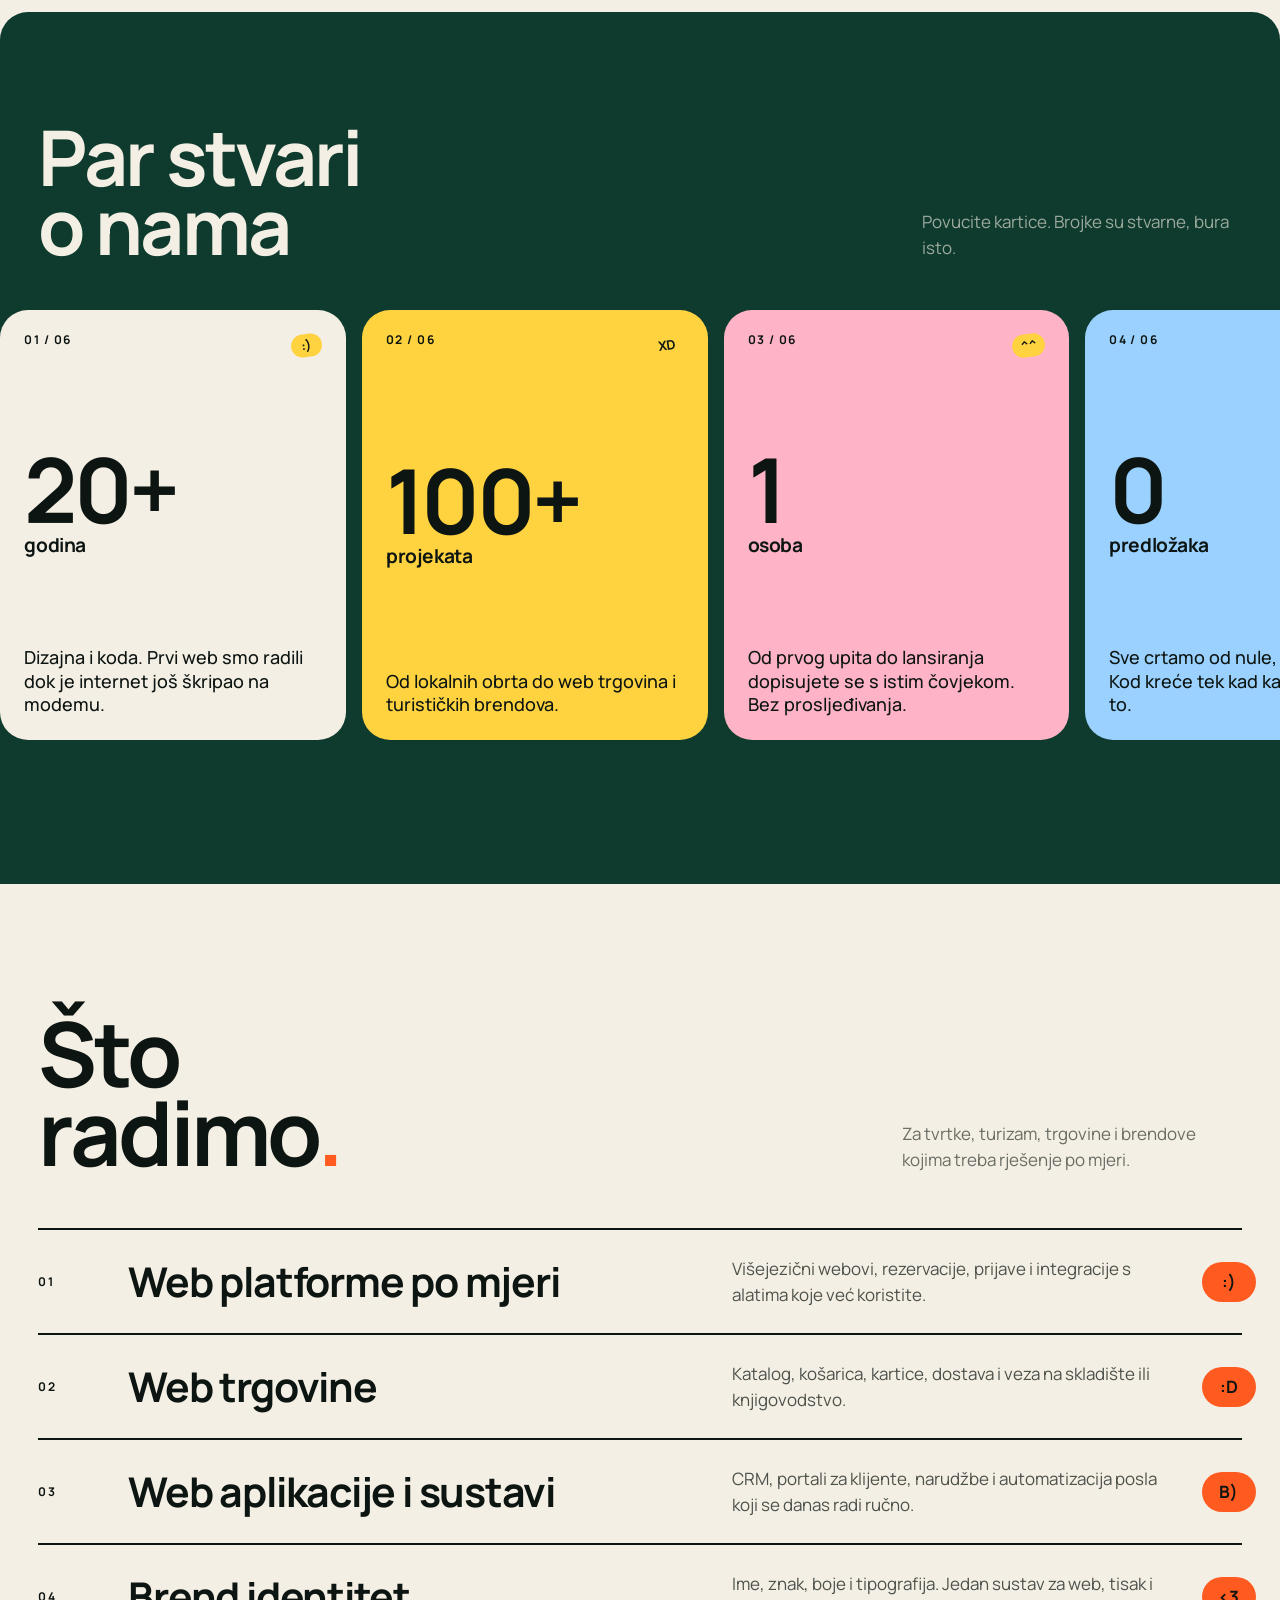
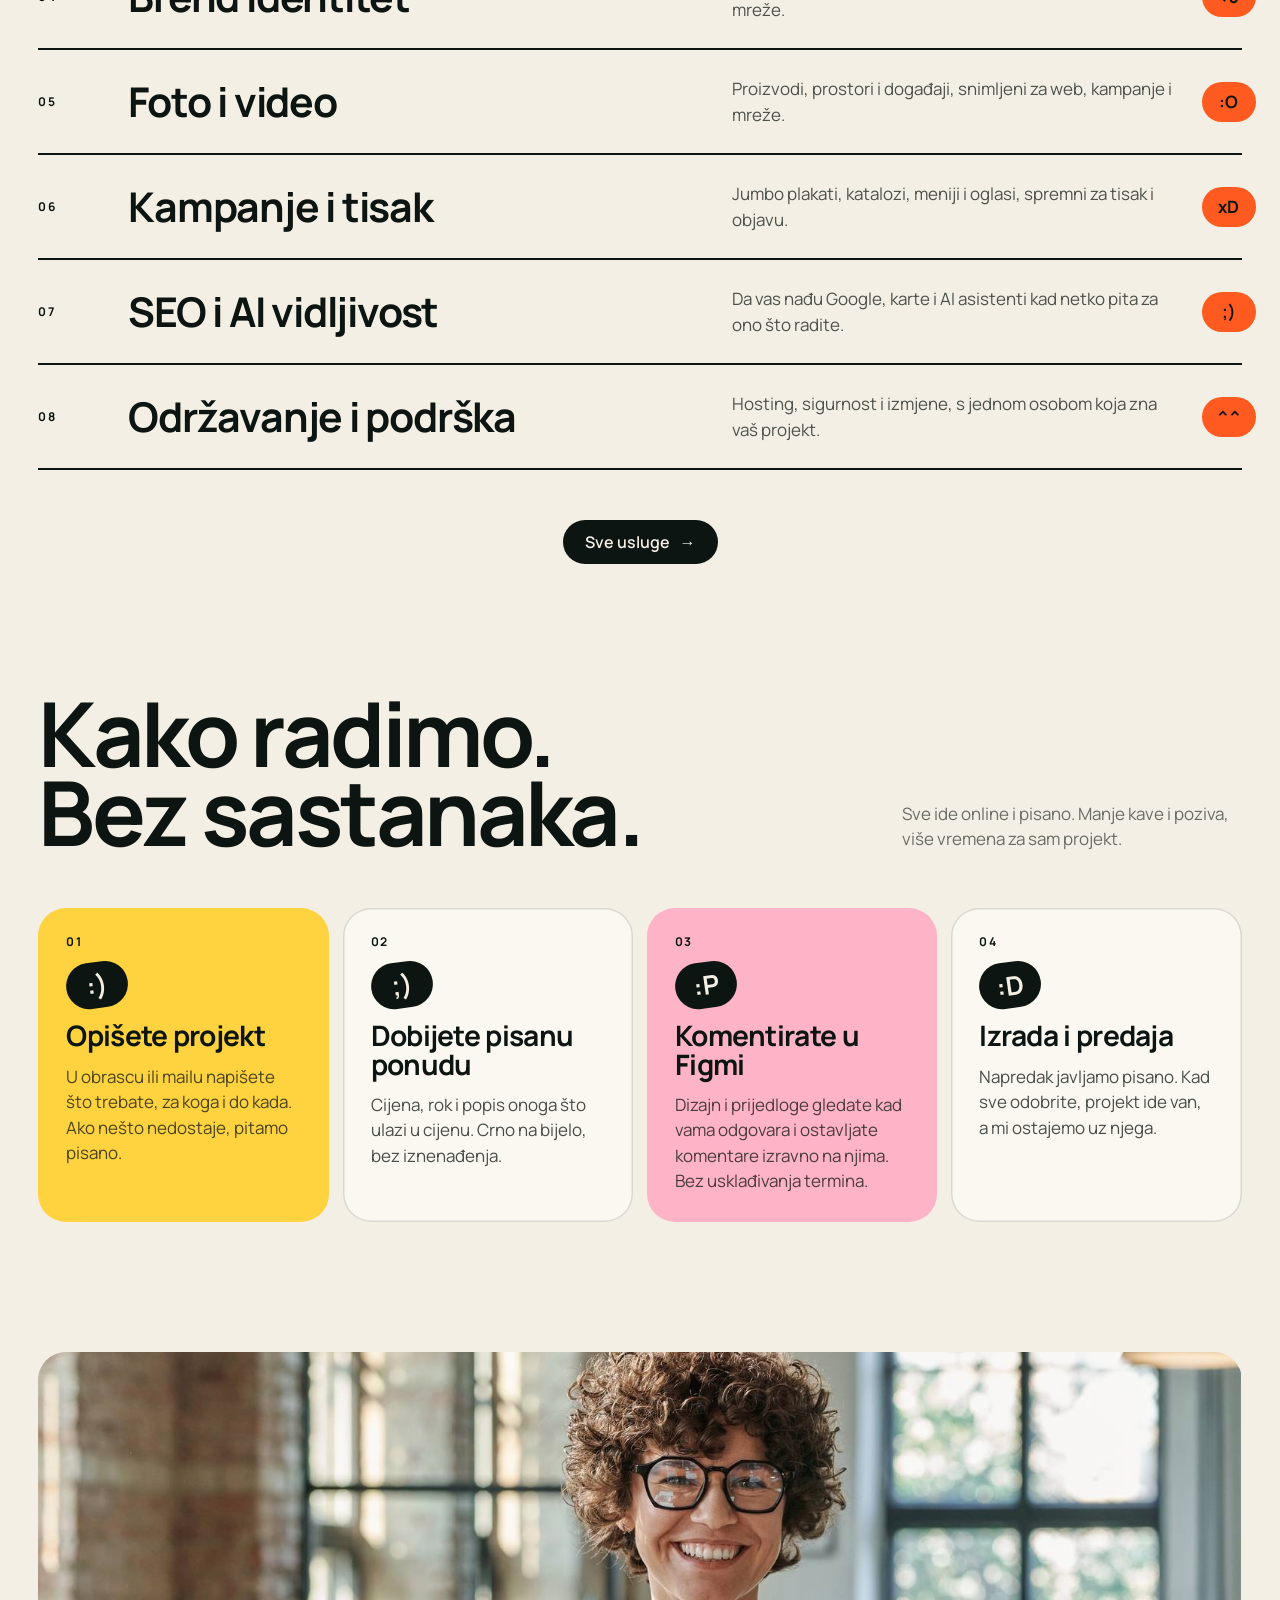
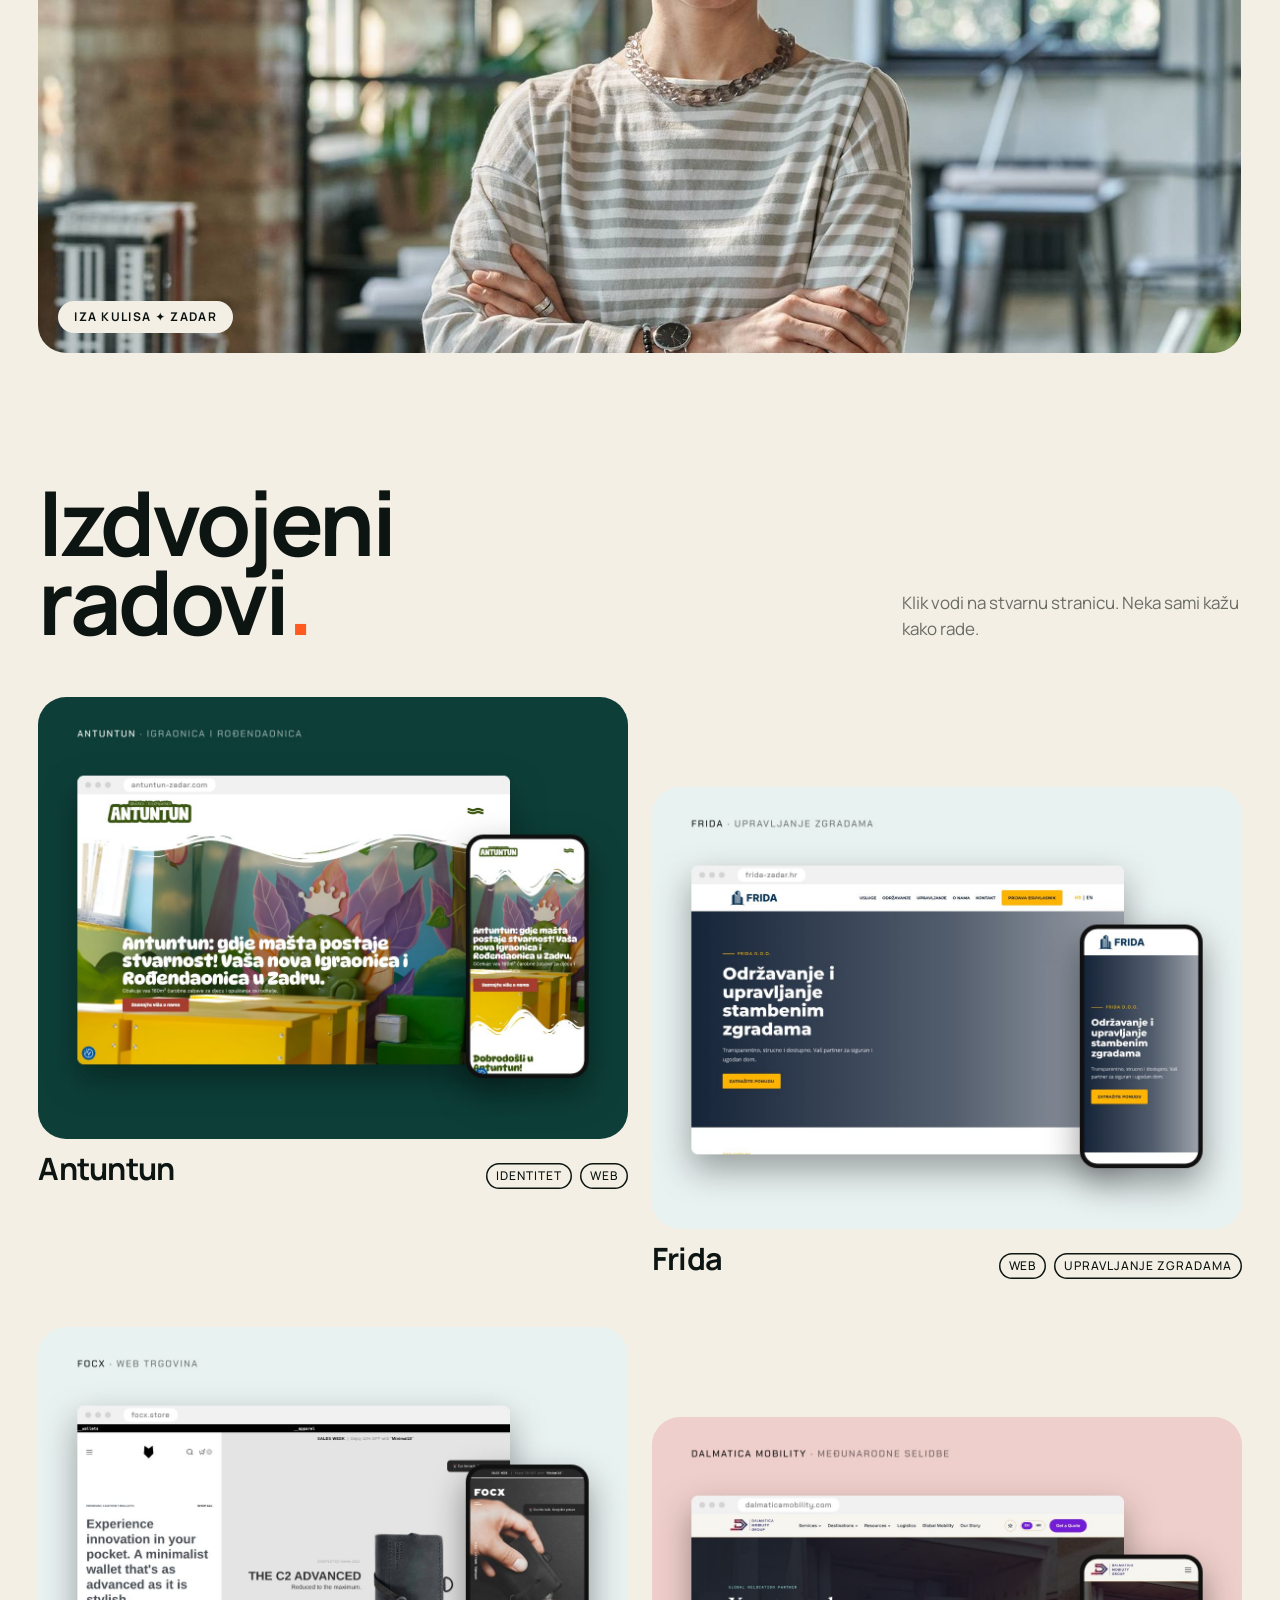
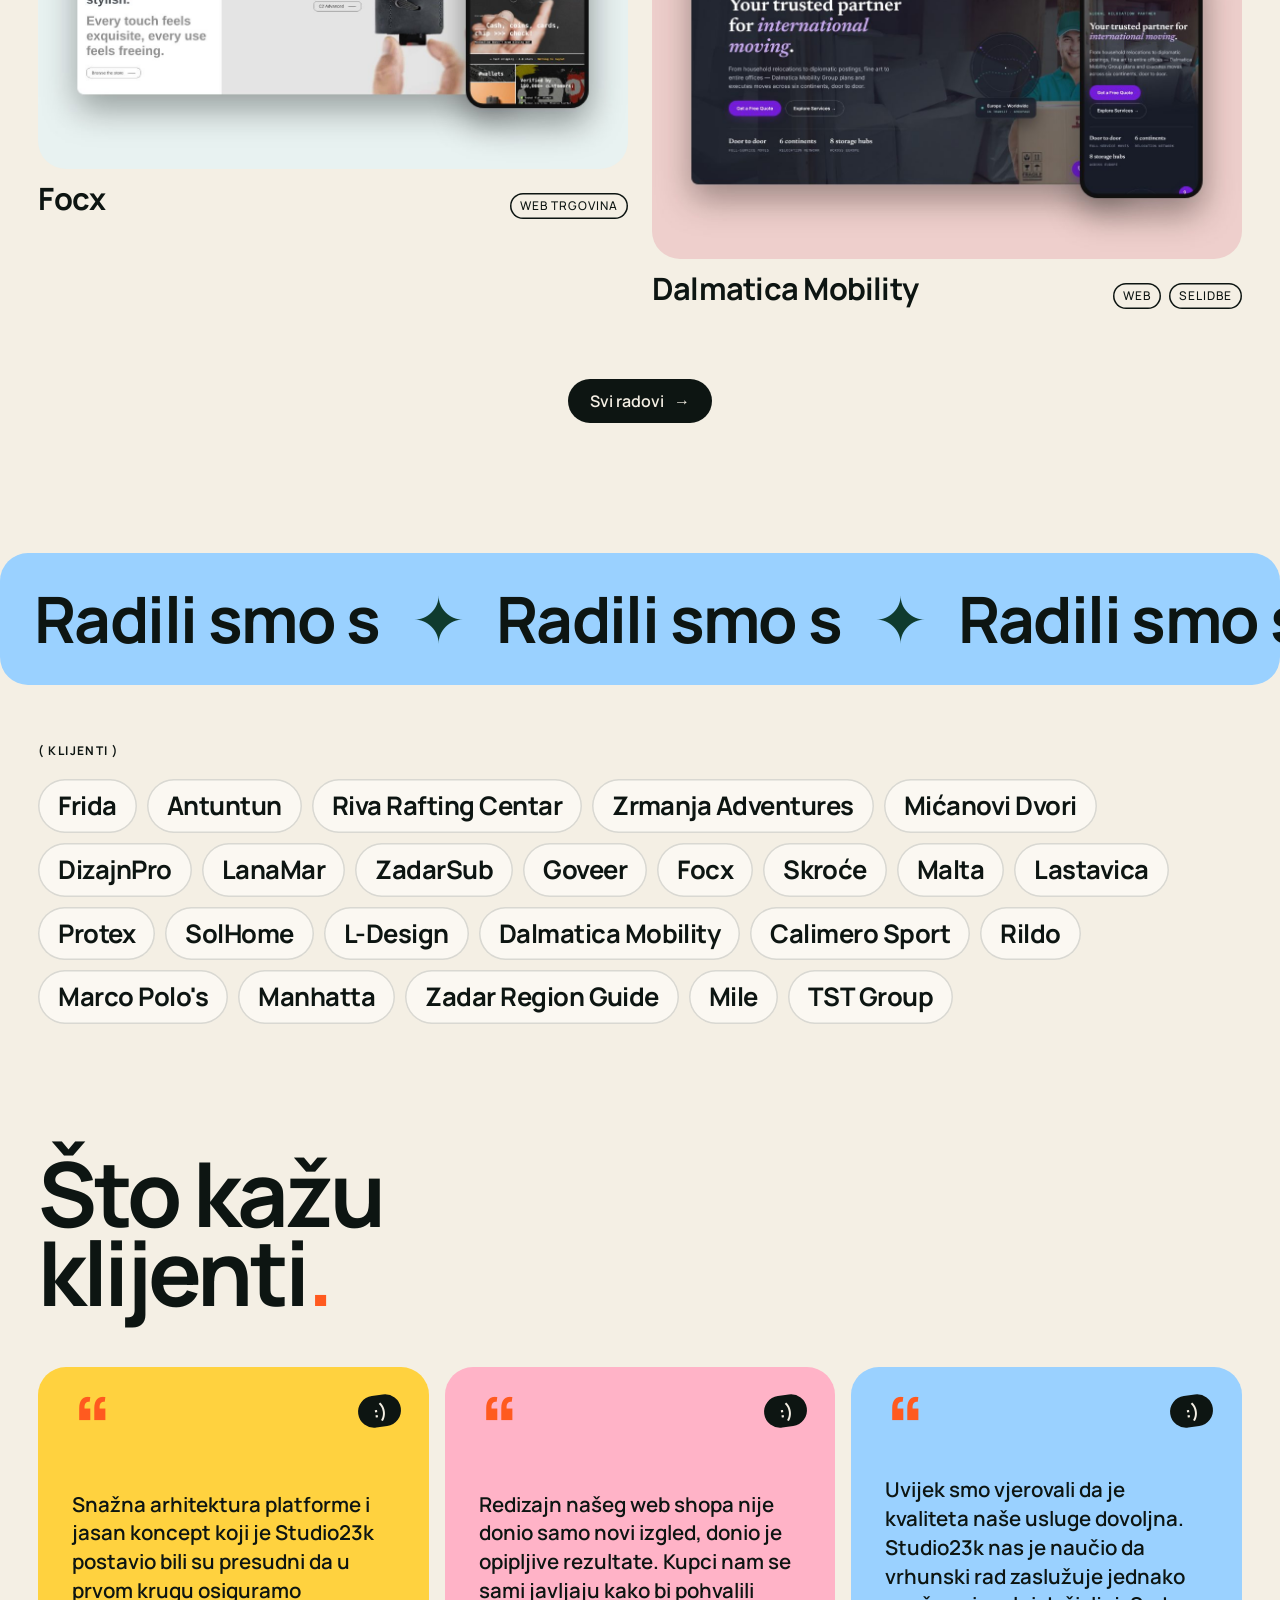
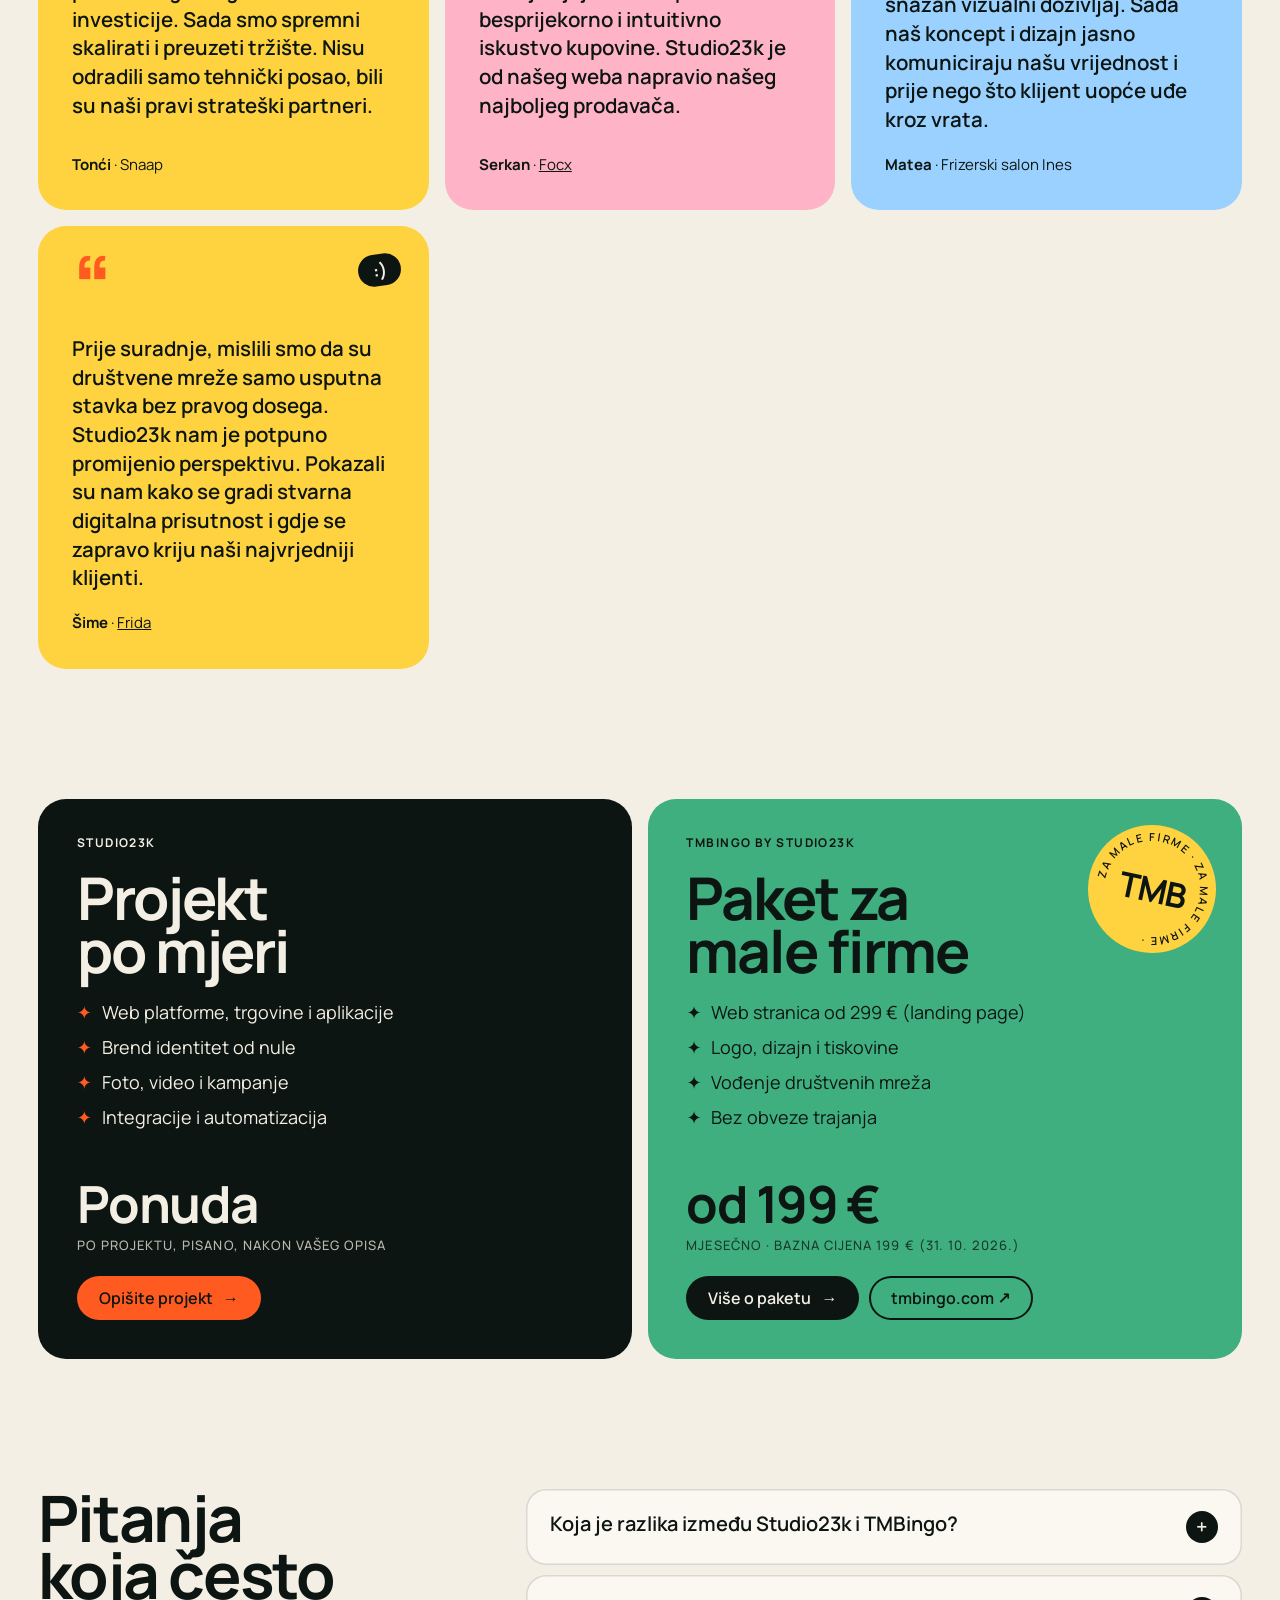
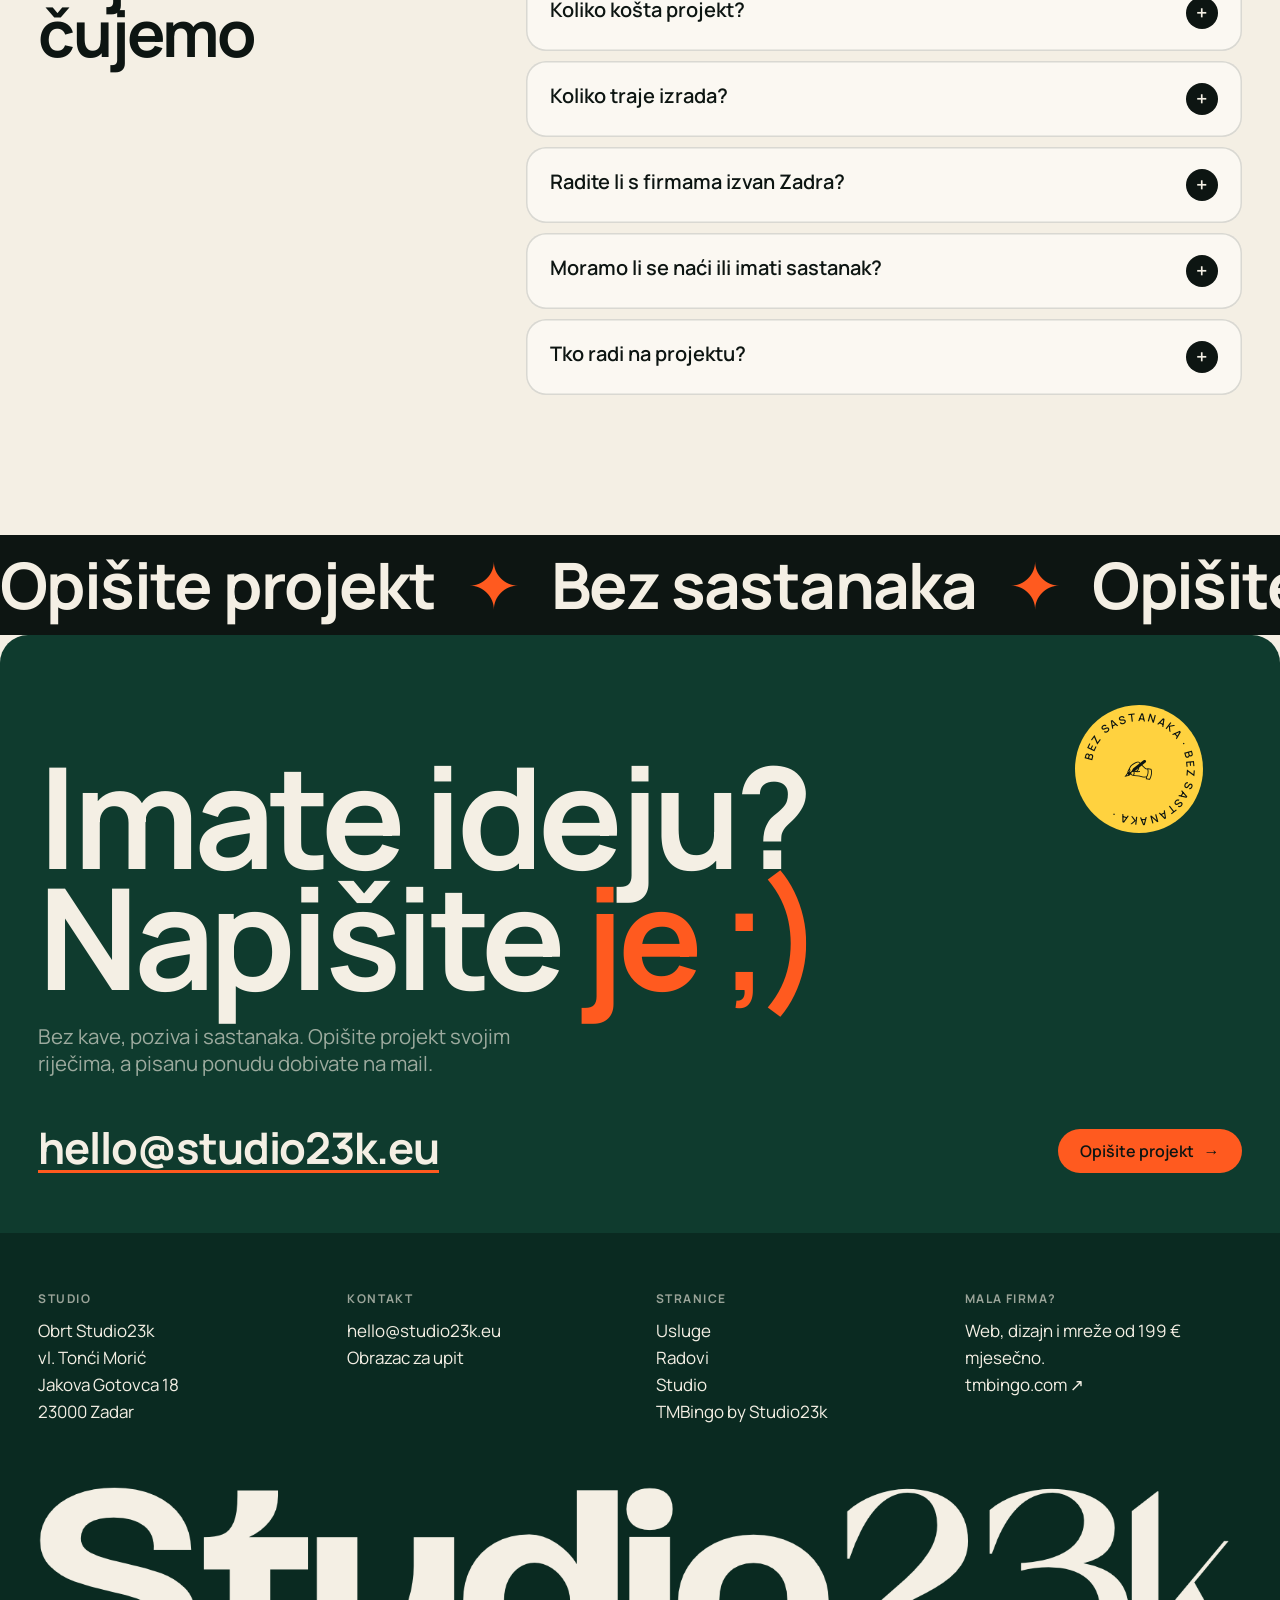
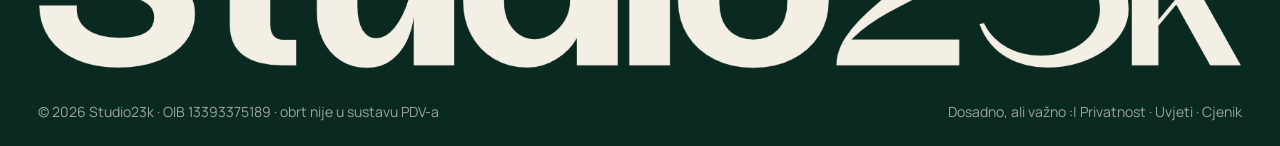
==== commit b069d00f: "Manrope Bold umjesto Synea za naslove, pravi Studio23k logo (zaglavlje, izbornik, zavjesa, podnožje," ====
--- a/index.html
+++ b/index.html
@@ -18,7 +18,7 @@
 <link rel="icon" type="image/png" href="/assets/favicon.png">
 <link rel="apple-touch-icon" href="/assets/apple-touch-icon.png">
 <link rel="stylesheet" href="/assets/fonts/fonts.css">
-<link rel="stylesheet" href="/assets/studio.css?v=6">
+<link rel="stylesheet" href="/assets/studio.css?v=7">
 <script>(function(){var d=document.documentElement;try{var s=localStorage.getItem('s23k-tema');if(s)d.dataset.theme=s;if(sessionStorage.getItem('s23k-pre'))d.classList.add('no-pre');sessionStorage.setItem('s23k-pre','1')}catch(e){}})();</script>
 <script type="application/ld+json">
 [
@@ -134,10 +134,10 @@
 </script>
 </head>
 <body>
-<div class="pre" id="pre" aria-hidden="true"><i></i><b>studio23<span>k</span></b><i></i></div>
+<div class="pre" id="pre" aria-hidden="true"><i></i><b><span class="lg"></span></b><i></i></div>
 <div class="cur" aria-hidden="true"></div>
 <header class="nav">
-  <a class="logo" href="/" aria-label="Studio23k, naslovna">studio23<b>k</b></a>
+  <a class="logo" href="/" aria-label="Studio23k, naslovna"><span class="lg"></span></a>
   <nav aria-label="Glavna navigacija"><ul><li><a href="/usluge/">Usluge</a></li><li><a href="/radovi/">Radovi</a></li><li><a href="/#studio">Studio</a></li><li><a href="/tmbingo/" class="tmb">TMBingo</a></li></ul></nav>
   <div class="end">
     <button class="theme" type="button" id="theme" aria-label="Svijetla ili tamna tema" title="Svijetla / tamna tema"><svg viewBox="0 0 24 24" fill="none" stroke="currentColor" stroke-width="2"><circle cx="12" cy="12" r="9"/><path d="M12 3a9 9 0 0 0 0 18z" fill="currentColor"/></svg></button>
@@ -146,7 +146,7 @@
   </div>
 </header>
 <div class="menu" id="menu" aria-hidden="true">
-  <div class="row"><a class="logo" href="/">studio23<b>k</b></a><button class="close" type="button" id="closeMenu">Zatvori</button></div>
+  <div class="row"><a class="logo" href="/" aria-label="Studio23k, naslovna"><span class="lg"></span></a><button class="close" type="button" id="closeMenu">Zatvori</button></div>
   <nav class="links" aria-label="Izbornik"><a href="/usluge/">Usluge</a><a href="/radovi/">Radovi</a><a href="/#studio">Studio</a><a href="/tmbingo/" class="tmb">TMBingo</a><a href="/upit/">Upit</a></nav>
   <div class="row tag"><span>hello@studio23k.eu</span><span class="dim">Zadar</span></div>
 </div>
@@ -273,7 +273,7 @@
   <div><span class="tag">Kontakt</span><p><a href="mailto:hello@studio23k.eu">hello@studio23k.eu</a><br><a href="/upit/">Obrazac za upit</a></p></div>
   <div><span class="tag">Stranice</span><ul><li><a href="/usluge/">Usluge</a></li><li><a href="/radovi/">Radovi</a></li><li><a href="/#studio">Studio</a></li><li><a class="g" href="/tmbingo/">TMBingo by Studio23k</a></li></ul></div>
   <div><span class="tag">Mala firma?</span><p>Web, dizajn i mreže od 199 € mjesečno.<br><a class="g" href="https://tmbingo.com/" target="_blank" rel="noopener">tmbingo.com ↗</a></p></div>
-  <p class="big" aria-hidden="true">studio23<b>k</b></p>
+  <p class="big" aria-hidden="true"><span class="lg"></span></p>
   <div class="bottom"><span>© 2026 Studio23k · OIB 13393375189 · obrt nije u sustavu PDV-a</span><span>Dosadno, ali važno :| <a href="https://tmbingo.com/privatnost.html">Privatnost</a> · <a href="https://tmbingo.com/uvjeti.html">Uvjeti</a> · <a href="https://tmbingo.com/cjenik/">Cjenik</a></span></div>
 </footer>
 
--- a/assets/fonts/fonts.css
+++ b/assets/fonts/fonts.css
@@ -1,40 +1,4 @@
 /* Fontovi su na našem serveru (bez slanja IP adrese Googleu). Izvor: Google Fonts, licenca SIL OFL. */
-/* Syne 700 latin-ext */
-@font-face {
-  font-family: 'Syne';
-  font-style: normal;
-  font-weight: 700;
-  font-display: swap;
-  src: url(syne-700-latin-ext.woff2) format('woff2');
-  unicode-range: U+0100-02BA, U+02BD-02C5, U+02C7-02CC, U+02CE-02D7, U+02DD-02FF, U+0304, U+0308, U+0329, U+1D00-1DBF, U+1E00-1E9F, U+1EF2-1EFF, U+2020, U+20A0-20AB, U+20AD-20C4, U+2113, U+2C60-2C7F, U+A720-A7FF;
-}
-/* Syne 700 latin */
-@font-face {
-  font-family: 'Syne';
-  font-style: normal;
-  font-weight: 700;
-  font-display: swap;
-  src: url(syne-700-latin.woff2) format('woff2');
-  unicode-range: U+0000-00FF, U+0131, U+0152-0153, U+02BB-02BC, U+02C6, U+02DA, U+02DC, U+0304, U+0308, U+0329, U+2000-206F, U+20AC, U+2122, U+2191, U+2193, U+2212, U+2215, U+FEFF, U+FFFD;
-}
-/* Syne 800 latin-ext */
-@font-face {
-  font-family: 'Syne';
-  font-style: normal;
-  font-weight: 800;
-  font-display: swap;
-  src: url(syne-700-latin-ext.woff2) format('woff2');
-  unicode-range: U+0100-02BA, U+02BD-02C5, U+02C7-02CC, U+02CE-02D7, U+02DD-02FF, U+0304, U+0308, U+0329, U+1D00-1DBF, U+1E00-1E9F, U+1EF2-1EFF, U+2020, U+20A0-20AB, U+20AD-20C4, U+2113, U+2C60-2C7F, U+A720-A7FF;
-}
-/* Syne 800 latin */
-@font-face {
-  font-family: 'Syne';
-  font-style: normal;
-  font-weight: 800;
-  font-display: swap;
-  src: url(syne-700-latin.woff2) format('woff2');
-  unicode-range: U+0000-00FF, U+0131, U+0152-0153, U+02BB-02BC, U+02C6, U+02DA, U+02DC, U+0304, U+0308, U+0329, U+2000-206F, U+20AC, U+2122, U+2191, U+2193, U+2212, U+2215, U+FEFF, U+FFFD;
-}
 /* Manrope (varijabilni 200-800) latin-ext */
 @font-face {
   font-family: 'Manrope';
--- a/assets/studio.css
+++ b/assets/studio.css
@@ -1,4 +1,4 @@
-/* Studio23k v2: razigrana digitalna agencija. Duboka zelena (borovina) + krem + narančasta, velika Syne tipografija,
+/* Studio23k v2: razigrana digitalna agencija. Duboka zelena (borovina) + krem + narančasta, velika Manrope Bold tipografija,
    naljepnice, trake koje klize, numerirane kartice, zaobljeni oblici. Zelena TMBingo (#3faf7f) samo za paket. */
 :root {
   --deep: #0f3b2e;
@@ -18,7 +18,7 @@
   --r: 28px;
   --body: "Manrope", "Helvetica Neue", Arial, system-ui, sans-serif;
   --tech: "Manrope", "Helvetica Neue", Arial, system-ui, sans-serif;
-  --mark: "Syne", "Avenir Next", system-ui, sans-serif;
+  --mark: "Manrope", "Helvetica Neue", Arial, system-ui, sans-serif;
   --gx: max(16px, env(safe-area-inset-left, 0px), 3vw);
   /* teme: svijetla (zadano) i tamna */
   --bg: var(--cream); --fg: var(--ink); --surface: var(--paper); --navbg: rgba(251,248,242,.86); --em: var(--deep);
@@ -56,7 +56,7 @@
 /* Header */
 .nav { position: fixed; z-index: 50; top: 14px; left: var(--gx); right: var(--gx); display: flex; align-items: center; justify-content: space-between; gap: 16px; padding: 10px 10px 10px 22px; border-radius: 999px; background: var(--navbg); backdrop-filter: blur(14px); -webkit-backdrop-filter: blur(14px); box-shadow: 0 1px 0 var(--line); transition: transform .4s cubic-bezier(.2,.8,.2,1); }
 .nav.hide { transform: translateY(-140%); }
-.logo { font: 800 24px/1 var(--mark); letter-spacing: -.05em; display: inline-flex; align-items: baseline; }
+.logo { display: inline-flex; align-items: center; color: var(--fg); }
 .logo b { color: var(--orange); font-weight: 800; }
 .nav ul { display: flex; gap: 4px; }
 .nav ul a { display: block; padding: 10px 14px; border-radius: 999px; font-weight: 500; transition: background .2s; }
@@ -72,18 +72,18 @@
 .menu .row { display: flex; justify-content: space-between; align-items: center; }
 .menu .close { background: var(--cream); color: var(--ink); border: 0; border-radius: 999px; padding: 12px 18px; font: 600 15px/1 var(--body); cursor: pointer; }
 .menu .links { align-self: center; display: grid; gap: 6px; }
-.menu .links a { font: 800 clamp(44px, 11vw, 110px)/.95 var(--mark); letter-spacing: -.05em; }
+.menu .links a { font: 700 clamp(44px, 11vw, 110px)/.95 var(--mark); letter-spacing: -.03em; }
 .menu .links a:hover { color: var(--orange); }
 .menu .links a.tmb:hover { color: var(--green); }
 
 /* Hero */
 .hero { position: relative; min-height: 100svh; padding: 130px var(--gx) 40px; display: grid; align-content: center; overflow: hidden; }
-.hero h1 { position: relative; z-index: 2; font: 800 clamp(40px, 12.4vw, 220px)/.86 var(--mark); letter-spacing: -.065em; }
-.hero h1 .l { display: block; overflow: hidden; padding-bottom: .04em; }
+.hero h1 { position: relative; z-index: 2; font: 700 clamp(40px, 12.4vw, 220px)/.92 var(--mark); letter-spacing: -.04em; }
+.hero h1 .l { display: block; overflow: hidden; padding-bottom: .16em; margin-bottom: -.1em; }
 .hero h1 .l > span { display: inline-block; transform: translateY(105%); animation: up 1s cubic-bezier(.2,.8,.2,1) forwards; }
 .hero h1 .l:nth-child(2) > span { animation-delay: .12s; }
 .hero h1 .o { color: var(--orange); }
-.hero h1 em { font-style: normal; display: inline-block; padding: 0 .12em; border-radius: .35em; background: var(--em); color: var(--cream); transform: rotate(-2deg); }
+.hero h1 em { font-style: normal; display: inline-block; padding: 0 .12em .06em; border-radius: .35em; background: var(--em); color: var(--cream); transform: rotate(-2deg); }
 @keyframes up { to { transform: none; } }
 .hero .sub { position: relative; z-index: 2; margin-top: 36px; display: flex; flex-wrap: wrap; gap: 20px 48px; align-items: end; }
 .hero .sub p { font-size: clamp(18px, 1.6vw, 24px); line-height: 1.35; max-width: 34ch; }
@@ -97,12 +97,12 @@
 .scroll { position: absolute; z-index: 2; left: var(--gx); bottom: 22px; }
 
 /* Stickers */
-.stk { position: absolute; z-index: 3; display: inline-grid; place-items: center; text-align: center; font: 700 15px/1.05 var(--mark); letter-spacing: -.02em; color: var(--ink); user-select: none; cursor: grab; transition: rotate .3s cubic-bezier(.3,1.6,.5,1); }
+.stk { position: absolute; z-index: 3; display: inline-grid; place-items: center; text-align: center; font: 700 15px/1.05 var(--mark); letter-spacing: -.01em; color: var(--ink); user-select: none; cursor: grab; transition: rotate .3s cubic-bezier(.3,1.6,.5,1); }
 .stk:hover { rotate: 0deg !important; }
 .stk.round { width: 128px; height: 128px; border-radius: 50%; background: var(--sun); rotate: -12deg; }
 .stk.round svg { position: absolute; inset: 0; width: 100%; height: 100%; animation: spin 14s linear infinite; }
 .stk.round svg text { font: 600 11px var(--tech); letter-spacing: .18em; text-transform: uppercase; fill: var(--ink); }
-.stk.round b { font: 800 34px/1 var(--mark); letter-spacing: -.06em; }
+.stk.round b { font: 700 34px/1 var(--mark); letter-spacing: -.04em; }
 .stk.tape { padding: 12px 18px; background: var(--pink); border-radius: 12px; rotate: 7deg; box-shadow: 0 6px 0 rgba(13,21,18,.12); }
 .stk.star { width: 116px; height: 116px; background: var(--orange); clip-path: polygon(50% 0, 61% 18%, 82% 10%, 82% 32%, 100% 40%, 88% 57%, 98% 77%, 77% 80%, 70% 100%, 52% 88%, 33% 100%, 25% 80%, 3% 78%, 12% 58%, 0 40%, 17% 31%, 17% 10%, 39% 17%); rotate: 10deg; font-size: 14px; padding: 18px; }
 @keyframes spin { to { transform: rotate(360deg); } }
@@ -115,7 +115,7 @@
 .mq.s { background: var(--sun); color: var(--ink); }
 .mq .tr { display: inline-flex; gap: 0; animation: mq 26s linear infinite; }
 .mq.rev .tr { animation-direction: reverse; }
-.mq span { font: 800 clamp(34px, 5vw, 72px)/1 var(--mark); letter-spacing: -.04em; padding-right: .5em; }
+.mq span { font: 700 clamp(34px, 5vw, 72px)/1 var(--mark); letter-spacing: -.025em; padding-right: .5em; }
 .mq span i { font-style: normal; color: var(--orange); padding-left: .5em; }
 .mq.o span i, .mq.s span i { color: var(--deep); }
 .mq a:hover span { opacity: .8; }
@@ -123,7 +123,7 @@
 
 /* Statement */
 .stmt { padding: 140px var(--gx); display: grid; grid-template-columns: 1fr 2.2fr; gap: 40px; }
-.stmt h2 { font: 700 clamp(30px, 3.8vw, 58px)/1.06 var(--mark); letter-spacing: -.045em; text-wrap: balance; }
+.stmt h2 { font: 700 clamp(30px, 3.8vw, 58px)/1.06 var(--mark); letter-spacing: -.03em; text-wrap: balance; }
 .stmt h2 .hl { color: var(--ink); background: linear-gradient(transparent 58%, var(--sun) 58%, var(--sun) 92%, transparent 92%); }
 .stmt .ps { grid-column: 2; display: grid; grid-template-columns: 1fr 1fr; gap: 28px; color: var(--mute); max-width: 900px; }
 @media (max-width: 900px) { .stmt { grid-template-columns: 1fr; padding-block: 90px; } .stmt .ps { grid-column: 1; grid-template-columns: 1fr; } }
@@ -131,7 +131,7 @@
 /* Numbered cards (horizontal) */
 .deck { background: var(--deep); color: var(--cream); padding: 110px 0 120px; border-radius: var(--r) var(--r) 0 0; }
 .deck .hd { padding-inline: var(--gx); display: flex; justify-content: space-between; align-items: end; gap: 20px; margin-bottom: 44px; flex-wrap: wrap; }
-.deck .hd h2 { font: 800 clamp(40px, 6vw, 96px)/.9 var(--mark); letter-spacing: -.055em; }
+.deck .hd h2 { font: 700 clamp(40px, 6vw, 96px)/.9 var(--mark); letter-spacing: -.035em; }
 .deck .hd p { color: var(--mute-d); max-width: 32ch; }
 .cards { display: flex; gap: 16px; overflow-x: auto; scroll-snap-type: x mandatory; padding: 6px var(--gx) 24px; scrollbar-width: none; cursor: grab; }
 .cards::-webkit-scrollbar { display: none; }
@@ -140,14 +140,14 @@
 .card:nth-child(6n+1) { background: var(--cream); } .card:nth-child(6n+2) { background: var(--sun); } .card:nth-child(6n+3) { background: var(--pink); }
 .card:nth-child(6n+4) { background: var(--sky); } .card:nth-child(6n+5) { background: var(--orange); } .card:nth-child(6n+6) { background: #c9f2d8; }
 .card .n { display: flex; justify-content: space-between; }
-.card b { align-self: center; font: 800 clamp(64px, 7vw, 112px)/.85 var(--mark); letter-spacing: -.06em; }
-.card b small { display: block; font-size: clamp(18px, 1.5vw, 24px); overflow-wrap: anywhere; letter-spacing: -.03em; margin-top: 10px; }
+.card b { align-self: center; font: 700 clamp(64px, 7vw, 112px)/.85 var(--mark); letter-spacing: -.04em; }
+.card b small { display: block; font-size: clamp(18px, 1.5vw, 24px); overflow-wrap: anywhere; letter-spacing: -.02em; margin-top: 10px; }
 .card p { font-size: 18px; line-height: 1.3; font-weight: 500; }
 
 /* Services */
 .svc { padding: 130px var(--gx); }
 .sec-h { display: flex; justify-content: space-between; align-items: end; gap: 20px; margin-bottom: 56px; flex-wrap: wrap; }
-.sec-h h2 { font: 800 clamp(44px, 7vw, 120px)/.88 var(--mark); letter-spacing: -.06em; }
+.sec-h h2 { font: 700 clamp(44px, 7vw, 120px)/.88 var(--mark); letter-spacing: -.04em; }
 .sec-h h2 .o { color: var(--orange); }
 .sec-h p { max-width: 34ch; color: var(--mute); }
 .svl { border-top: 2px solid var(--fg); }
@@ -156,7 +156,7 @@
 .svl li:hover { color: var(--cream); padding-inline: 20px; }
 .svl li:hover::before { transform: none; }
 .svl li { isolation: isolate; }
-.svl h3 { font: 700 clamp(26px, 3.2vw, 50px)/1 var(--mark); letter-spacing: -.045em; }
+.svl h3 { font: 700 clamp(26px, 3.2vw, 50px)/1 var(--mark); letter-spacing: -.03em; }
 .svl p { color: inherit; opacity: .72; }
 .svl .ic { width: 40px; height: 40px; border-radius: 50%; background: var(--orange); display: grid; place-items: center; font-weight: 700; transition: transform .3s; }
 .svl li:hover .ic { transform: rotate(-45deg); background: var(--sun); color: var(--ink); }
@@ -180,7 +180,7 @@
 .thumb .go { position: absolute; right: 16px; bottom: 16px; width: 64px; height: 64px; border-radius: 50%; background: var(--orange); display: grid; place-items: center; font: 700 24px/1 var(--body); transform: scale(0) rotate(-90deg); transition: transform .4s cubic-bezier(.3,1.6,.5,1); }
 .grid2 a:hover .go { transform: none; }
 .cap { display: flex; justify-content: space-between; gap: 12px; align-items: baseline; }
-.cap h3 { font: 700 clamp(24px, 2.4vw, 36px)/1 var(--mark); letter-spacing: -.04em; }
+.cap h3 { font: 700 clamp(24px, 2.4vw, 36px)/1 var(--mark); letter-spacing: -.025em; }
 .chips { display: flex; flex-wrap: wrap; gap: 6px; }
 .chips span { font: 500 12px/1 var(--tech); letter-spacing: .08em; text-transform: uppercase; padding: 7px 10px; border-radius: 999px; box-shadow: inset 0 0 0 1.5px currentColor; }
 .more { margin-top: 70px; display: flex; justify-content: center; }
@@ -190,7 +190,7 @@
 .cl { padding: 0 var(--gx) 130px; }
 .cl .tag { display: block; margin-bottom: 22px; }
 .cloud { display: flex; flex-wrap: wrap; gap: 10px; }
-.cloud span { font: 700 clamp(18px, 2vw, 28px)/1 var(--mark); letter-spacing: -.03em; padding: 14px 20px; border-radius: 999px; background: var(--surface); box-shadow: inset 0 0 0 1.5px var(--line); transition: transform .3s cubic-bezier(.3,1.6,.5,1), background .2s; }
+.cloud span { font: 700 clamp(18px, 2vw, 28px)/1 var(--mark); letter-spacing: -.02em; padding: 14px 20px; border-radius: 999px; background: var(--surface); box-shadow: inset 0 0 0 1.5px var(--line); transition: transform .3s cubic-bezier(.3,1.6,.5,1), background .2s; }
 .cloud span:hover { color: var(--ink); background: var(--sun); transform: rotate(-4deg) scale(1.05); }
 
 /* Two ways */
@@ -198,11 +198,11 @@
 .way { position: relative; border-radius: var(--r); padding: clamp(24px, 3vw, 44px); min-height: 560px; display: grid; grid-template-rows: auto auto 1fr auto; gap: 22px; overflow: hidden; }
 .way.s23 { background: var(--ink); color: var(--cream); }
 .way.tmb { background: var(--green); color: var(--ink); }
-.way h3 { font: 800 clamp(40px, 4.6vw, 76px)/.9 var(--mark); letter-spacing: -.055em; }
+.way h3 { font: 700 clamp(40px, 4.6vw, 76px)/.9 var(--mark); letter-spacing: -.035em; }
 .way ul { display: grid; gap: 8px; align-self: start; }
 .way li { display: flex; gap: 10px; font-size: 18px; } .way li::before { content: "✦"; color: var(--orange); }
 .way.tmb li::before { color: var(--ink); }
-.way .pr { font: 800 clamp(44px, 4vw, 64px)/.9 var(--mark); letter-spacing: -.05em; }
+.way .pr { font: 700 clamp(44px, 4vw, 64px)/.9 var(--mark); letter-spacing: -.03em; }
 .way .pr small { display: block; font: 500 13px/1.4 var(--tech); letter-spacing: .08em; text-transform: uppercase; margin-top: 10px; opacity: .75; }
 .way .acts { display: flex; flex-wrap: wrap; gap: 10px; margin-top: 22px; }
 .way .stk { top: 26px; right: 26px; }
@@ -210,7 +210,7 @@
 
 /* FAQ */
 .faq { padding: 0 var(--gx) 130px; display: grid; grid-template-columns: 1fr 1.6fr; gap: 40px; }
-.faq h2 { font: 800 clamp(40px, 5vw, 80px)/.9 var(--mark); letter-spacing: -.055em; }
+.faq h2 { font: 700 clamp(40px, 5vw, 80px)/.9 var(--mark); letter-spacing: -.035em; }
 .faq details { border-radius: 20px; background: var(--surface); margin-bottom: 10px; box-shadow: inset 0 0 0 1.5px var(--line); }
 .faq summary { list-style: none; cursor: pointer; display: flex; justify-content: space-between; gap: 16px; padding: 22px 24px; font: 600 20px/1.25 var(--body); }
 .faq summary::-webkit-details-marker { display: none; }
@@ -222,10 +222,10 @@
 
 /* CTA + footer */
 .cta { background: var(--deep); color: var(--cream); padding: 120px var(--gx) 60px; border-radius: var(--r) var(--r) 0 0; position: relative; overflow: hidden; }
-.cta h2 { font: 800 clamp(56px, 11vw, 190px)/.86 var(--mark); letter-spacing: -.065em; }
+.cta h2 { font: 700 clamp(56px, 11vw, 190px)/.86 var(--mark); letter-spacing: -.04em; }
 .cta h2 .o { color: var(--orange); }
 .cta .row { margin-top: 48px; display: flex; flex-wrap: wrap; gap: 24px 60px; align-items: end; justify-content: space-between; }
-.cta .mail { font: 700 clamp(26px, 3.4vw, 52px)/1 var(--mark); letter-spacing: -.04em; border-bottom: 3px solid var(--orange); }
+.cta .mail { font: 700 clamp(26px, 3.4vw, 52px)/1 var(--mark); letter-spacing: -.025em; border-bottom: 3px solid var(--orange); }
 .cta .mail:hover { color: var(--orange); }
 .cta .stk { top: 70px; right: 6%; }
 @media (max-width: 900px) { .cta .stk { top: 20px; right: 16px; } }
@@ -233,7 +233,7 @@
 .ft .tag { display: block; color: var(--mute-d); margin-bottom: 12px; }
 .ft p, .ft li { line-height: 1.6; }
 .ft a:hover { color: var(--orange); } .ft a.g:hover { color: var(--green); }
-.ft .big { grid-column: 1 / -1; font: 800 13.2vw/.8 var(--mark); letter-spacing: -.075em; white-space: nowrap; overflow: hidden; margin-top: 30px; }
+.ft .big { grid-column: 1 / -1; font: 700 13.2vw/.8 var(--mark); letter-spacing: -.045em; white-space: nowrap; overflow: hidden; margin-top: 30px; }
 .ft .big b { color: var(--orange); }
 .ft .bottom { grid-column: 1 / -1; display: flex; flex-wrap: wrap; gap: 10px 26px; justify-content: space-between; color: var(--mute-d); font-size: 14px; }
 @media (max-width: 900px) { .ft { grid-template-columns: 1fr 1fr; } }
@@ -265,7 +265,7 @@
 
 /* Sub-pages */
 .phead { padding: 170px var(--gx) 80px; position: relative; }
-.phead h1 { font: 800 clamp(56px, 11vw, 190px)/.86 var(--mark); letter-spacing: -.065em; }
+.phead h1 { font: 700 clamp(56px, 11vw, 190px)/.86 var(--mark); letter-spacing: -.04em; }
 .phead h1 .o { color: var(--orange); } .phead h1 .g { color: var(--green); }
 .phead p { margin-top: 30px; font-size: clamp(18px, 1.6vw, 24px); line-height: 1.35; max-width: 44ch; }
 .phead .stk { top: 150px; right: 8%; }
@@ -274,7 +274,7 @@
 .plan { border-radius: var(--r); padding: 26px; display: grid; gap: 14px; align-content: start; background: var(--surface); box-shadow: inset 0 0 0 1.5px var(--line); transition: transform .35s cubic-bezier(.3,1.6,.5,1); }
 .plan:hover { transform: translateY(-6px) rotate(-1deg); }
 .plan.feat { background: var(--green); color: var(--ink); box-shadow: none; }
-.plan .amt { font: 800 clamp(40px, 3.5vw, 60px)/.9 var(--mark); letter-spacing: -.055em; white-space: nowrap; }
+.plan .amt { font: 700 clamp(40px, 3.5vw, 60px)/.9 var(--mark); letter-spacing: -.035em; white-space: nowrap; }
 .plan small { font: 500 12px/1.4 var(--tech); letter-spacing: .08em; text-transform: uppercase; opacity: .7; }
 .plan ul { display: grid; gap: 6px; border-top: 1.5px solid var(--line); padding-top: 14px; }
 .plan li::before { content: "✦ "; color: var(--orange); } .plan.feat li::before { color: var(--ink); }
@@ -286,7 +286,7 @@
 .vs { padding: 0 var(--gx) 130px; display: grid; grid-template-columns: 1fr 1fr; gap: 16px; }
 .vs > div { border-radius: var(--r); padding: 30px; }
 .vs .a { background: var(--green); } .vs .b { background: var(--ink); color: var(--cream); }
-.vs h3 { font: 800 clamp(32px, 3.4vw, 54px)/.9 var(--mark); letter-spacing: -.05em; margin-bottom: 20px; }
+.vs h3 { font: 700 clamp(32px, 3.4vw, 54px)/.9 var(--mark); letter-spacing: -.03em; margin-bottom: 20px; }
 .vs dl { margin: 0; display: grid; gap: 14px; }
 .vs dt { font: 500 12px/1.4 var(--tech); letter-spacing: .08em; text-transform: uppercase; opacity: .7; }
 .vs dd { margin: 2px 0 0; font-size: 18px; }
@@ -313,7 +313,7 @@
 .pre { position: fixed; inset: 0; z-index: 100; pointer-events: none; }
 .pre i { position: absolute; left: 0; right: 0; height: 50.5%; background: var(--deep); transition: transform 1s cubic-bezier(.77,0,.18,1); }
 .pre i:first-child { top: 0; } .pre i:last-child { bottom: 0; background: var(--deep-2); }
-.pre b { position: absolute; inset: 0; display: flex; align-items: center; justify-content: center; z-index: 2; color: var(--cream); font: 800 clamp(48px, 10vw, 150px)/1 var(--mark); letter-spacing: -.06em; transition: opacity .35s, transform .6s cubic-bezier(.2,.8,.2,1); }
+.pre b { position: absolute; inset: 0; display: flex; align-items: center; justify-content: center; z-index: 2; color: var(--cream); font: 700 clamp(48px, 10vw, 150px)/1 var(--mark); letter-spacing: -.04em; transition: opacity .35s, transform .6s cubic-bezier(.2,.8,.2,1); }
 .pre b span { color: var(--orange); }
 .pre.out i:first-child { transform: translateY(-101%); } .pre.out i:last-child { transform: translateY(101%); }
 .pre.out b { opacity: 0; transform: scale(.92); }
@@ -339,7 +339,7 @@
 .steps li:nth-child(1) { background: var(--sun); color: var(--ink); box-shadow: none; }
 .steps li:nth-child(3) { background: var(--pink); color: var(--ink); box-shadow: none; }
 .steps li:hover { transform: rotate(-1.5deg) translateY(-4px); }
-.steps h3 { font: 700 clamp(24px, 2.2vw, 34px)/1 var(--mark); letter-spacing: -.04em; margin-top: auto; }
+.steps h3 { font: 700 clamp(24px, 2.2vw, 34px)/1 var(--mark); letter-spacing: -.025em; margin-top: auto; }
 .steps p { opacity: .75; }
 @media (max-width: 1000px) { .steps ol { grid-template-columns: 1fr 1fr; } }
 @media (max-width: 560px) { .steps ol { grid-template-columns: 1fr; } .steps li { min-height: 0; } .steps h3 { margin-top: 30px; } }
@@ -350,7 +350,7 @@
 .uimg img { width: 100%; height: 100%; object-fit: cover; }
 .ugrid { padding: 0 var(--gx) 130px; display: grid; grid-template-columns: 1.6fr 1fr; gap: 40px; align-items: start; }
 .dob { margin-top: 26px; border-top: 2px solid var(--fg); }
-.dob li { padding: 20px 0; border-bottom: 2px solid var(--fg); font: 700 clamp(22px, 2.4vw, 38px)/1.05 var(--mark); letter-spacing: -.04em; display: flex; gap: 18px; }
+.dob li { padding: 20px 0; border-bottom: 2px solid var(--fg); font: 700 clamp(22px, 2.4vw, 38px)/1.05 var(--mark); letter-spacing: -.025em; display: flex; gap: 18px; }
 .dob li::before { content: "✦"; color: var(--orange); font-size: .7em; padding-top: .15em; }
 .za { border-radius: var(--r); padding: 30px; background: var(--deep); color: var(--cream); display: grid; gap: 8px; position: sticky; top: 100px; }
 .za .tag { color: var(--mute-d); display: block; }
@@ -367,7 +367,7 @@
 .ulist .im { border-radius: var(--r); overflow: hidden; aspect-ratio: 16 / 10; margin-bottom: 8px; }
 .ulist img { width: 100%; height: 100%; object-fit: cover; transition: transform .6s cubic-bezier(.2,.8,.2,1); }
 .ulist a:hover img { transform: scale(1.04) rotate(-.6deg); }
-.ulist h2 { font: 700 clamp(28px, 3vw, 48px)/1 var(--mark); letter-spacing: -.045em; }
+.ulist h2 { font: 700 clamp(28px, 3vw, 48px)/1 var(--mark); letter-spacing: -.03em; }
 .ulist a:hover h2 { color: var(--orange); }
 .ulist p { color: var(--mute); max-width: 48ch; }
 @media (max-width: 800px) { .ulist { grid-template-columns: 1fr; } }
@@ -401,15 +401,15 @@
 .rev { margin: 0; border-radius: var(--r); padding: 34px; background: var(--sun); color: var(--ink); display: grid; gap: 20px; align-content: space-between; transition: transform .35s cubic-bezier(.3,1.6,.5,1); }
 .rev:nth-child(3n+2) { background: var(--pink); } .rev:nth-child(3n) { background: var(--sky); }
 .rev:hover { transform: rotate(-1.2deg); }
-.rev .q { font: 800 90px/.6 var(--mark); color: var(--orange); }
+.rev .q { font: 700 90px/.6 var(--mark); color: var(--orange); }
 .rev blockquote { margin: 0; font: 600 clamp(19px, 1.6vw, 24px)/1.4 var(--body); }
 .rev figcaption { font-size: 15px; } .rev figcaption a { text-decoration: underline; }
 
 /* Vesele tekstualne face :) */
-.emo { display: inline-grid; place-items: center; min-width: 2.4em; padding: .38em .6em; border-radius: 999px; background: var(--sun); color: var(--ink); font: 800 15px/1 var(--mark); letter-spacing: -.02em; white-space: nowrap; rotate: -8deg; transition: rotate .4s cubic-bezier(.3,1.6,.5,1); }
+.emo { display: inline-grid; place-items: center; min-width: 2.4em; padding: .38em .6em; border-radius: 999px; background: var(--sun); color: var(--ink); font: 700 15px/1 var(--mark); letter-spacing: -.01em; white-space: nowrap; rotate: -8deg; transition: rotate .4s cubic-bezier(.3,1.6,.5,1); }
 .emo.big { font-size: 26px; justify-self: start; background: var(--fg); color: var(--bg); }
 .steps li:hover .emo, .card:hover .emo, .rev:hover .emo, .ulist a:hover .emo, .dob li:hover .emo { rotate: 90deg; }
-.svl .ic { width: auto; min-width: 54px; padding: 0 12px; border-radius: 999px; font: 800 17px/40px var(--mark); letter-spacing: -.02em; white-space: nowrap; }
+.svl .ic { width: auto; min-width: 54px; padding: 0 12px; border-radius: 999px; font: 700 17px/40px var(--mark); letter-spacing: -.01em; white-space: nowrap; }
 .svl li:hover .ic { transform: rotate(90deg); }
 .card .n .emo { font-size: 13px; }
 .dob li::before { content: none; }
@@ -422,3 +422,11 @@
 .revs.home { padding-top: 0; }
 :root[data-theme="dark"] .emo.big { background: var(--cream); color: var(--ink); }
 .rev:only-child { max-width: 860px; }
+
+/* Pravi Studio23k logo (PNG maska, boja = currentColor pa radi u svijetloj i tamnoj temi) */
+.lg { display: block; width: 150px; aspect-ratio: 1686 / 255; background: currentColor; -webkit-mask: url(/assets/logo.png) center / contain no-repeat; mask: url(/assets/logo.png) center / contain no-repeat; }
+.menu .logo .lg { width: 140px; }
+.pre b .lg { width: min(70vw, 620px); }
+.ft .big .lg { width: 100%; }
+.ft .big { overflow: visible; line-height: 0; }
+.pre b .lg { color: var(--cream); }
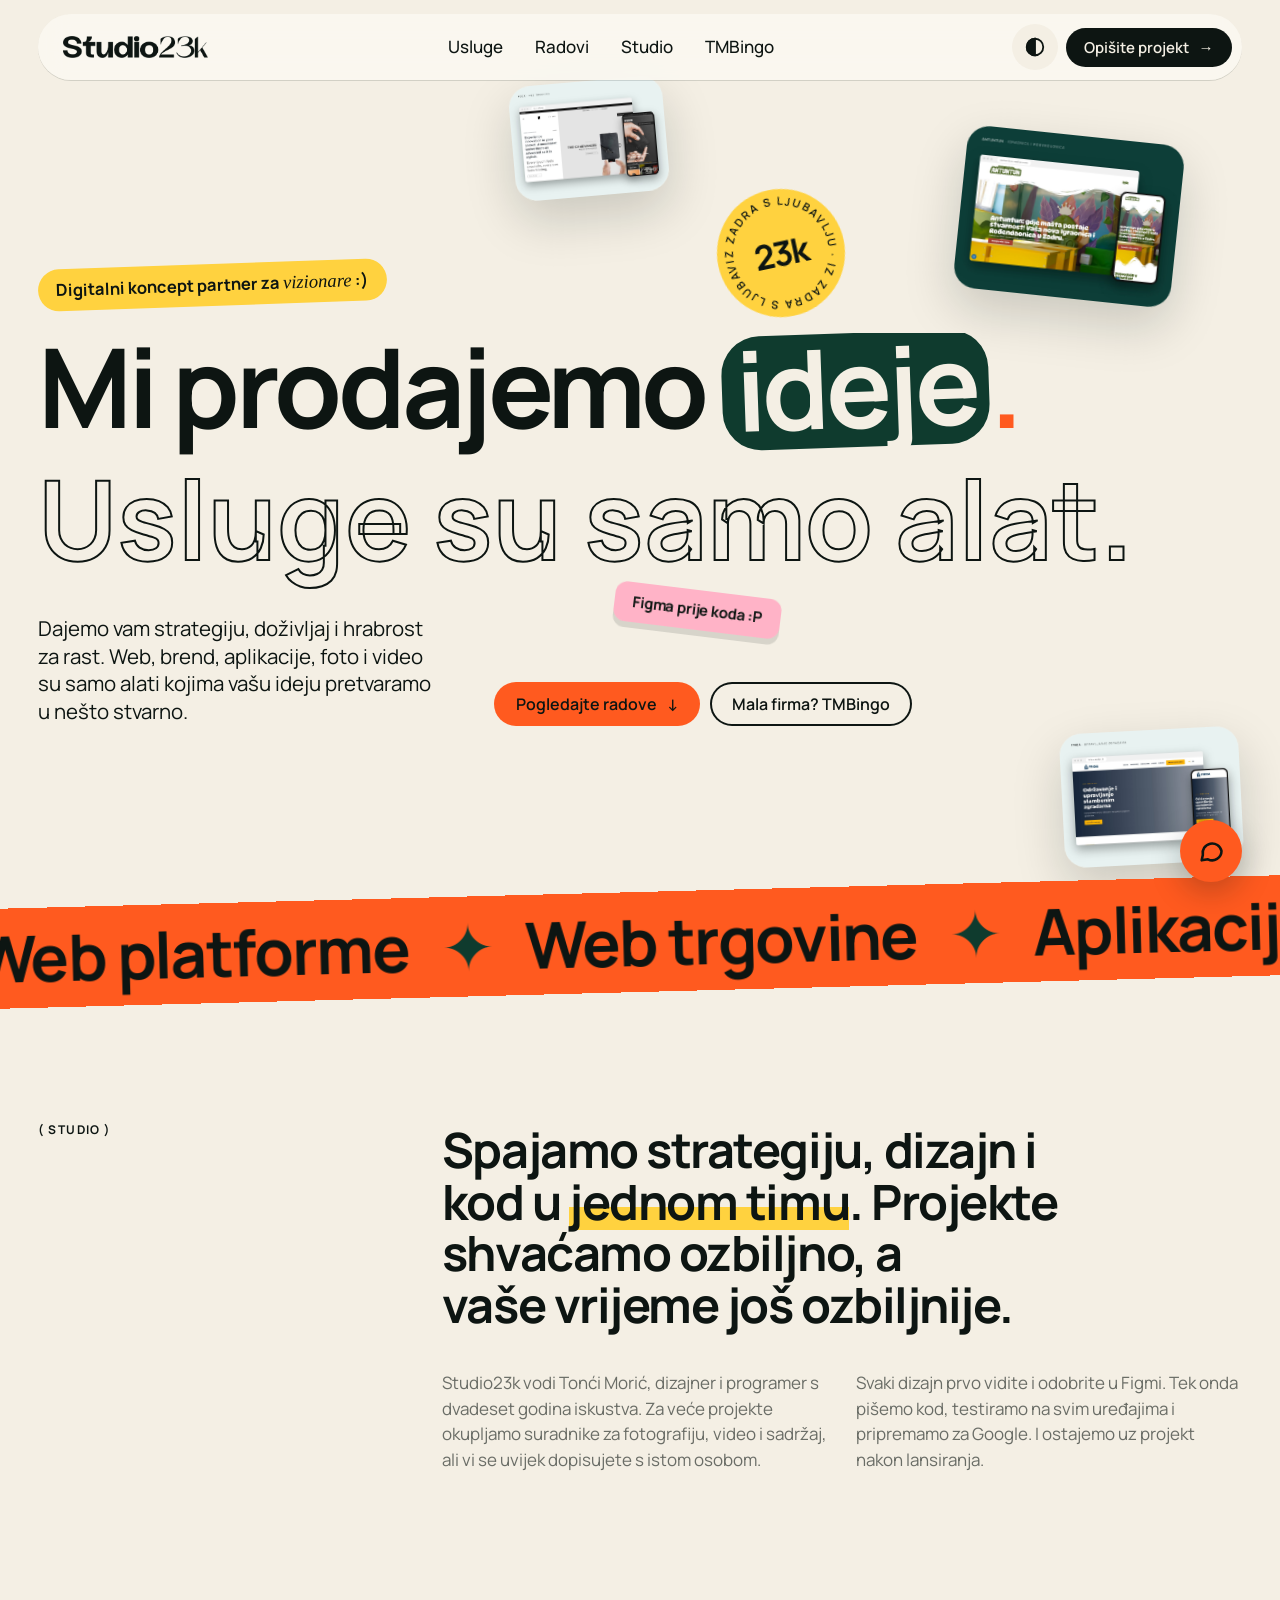
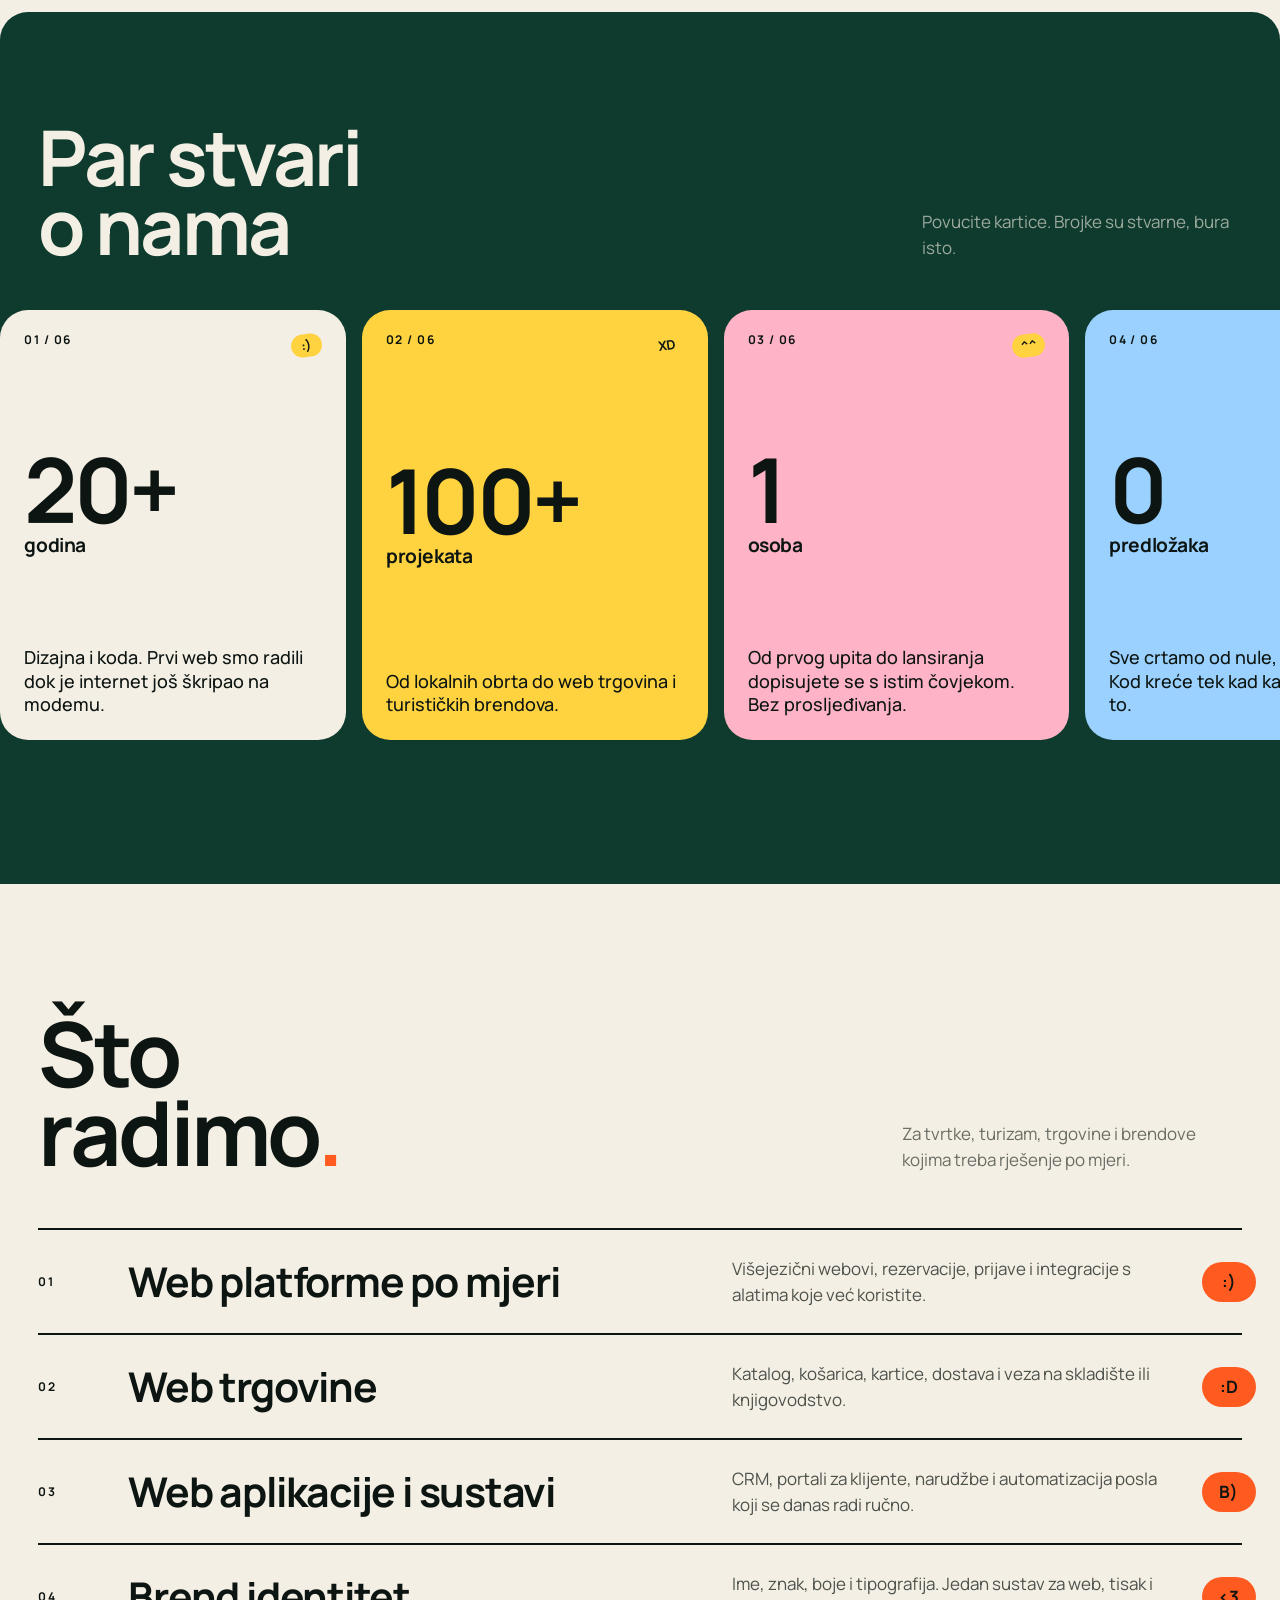
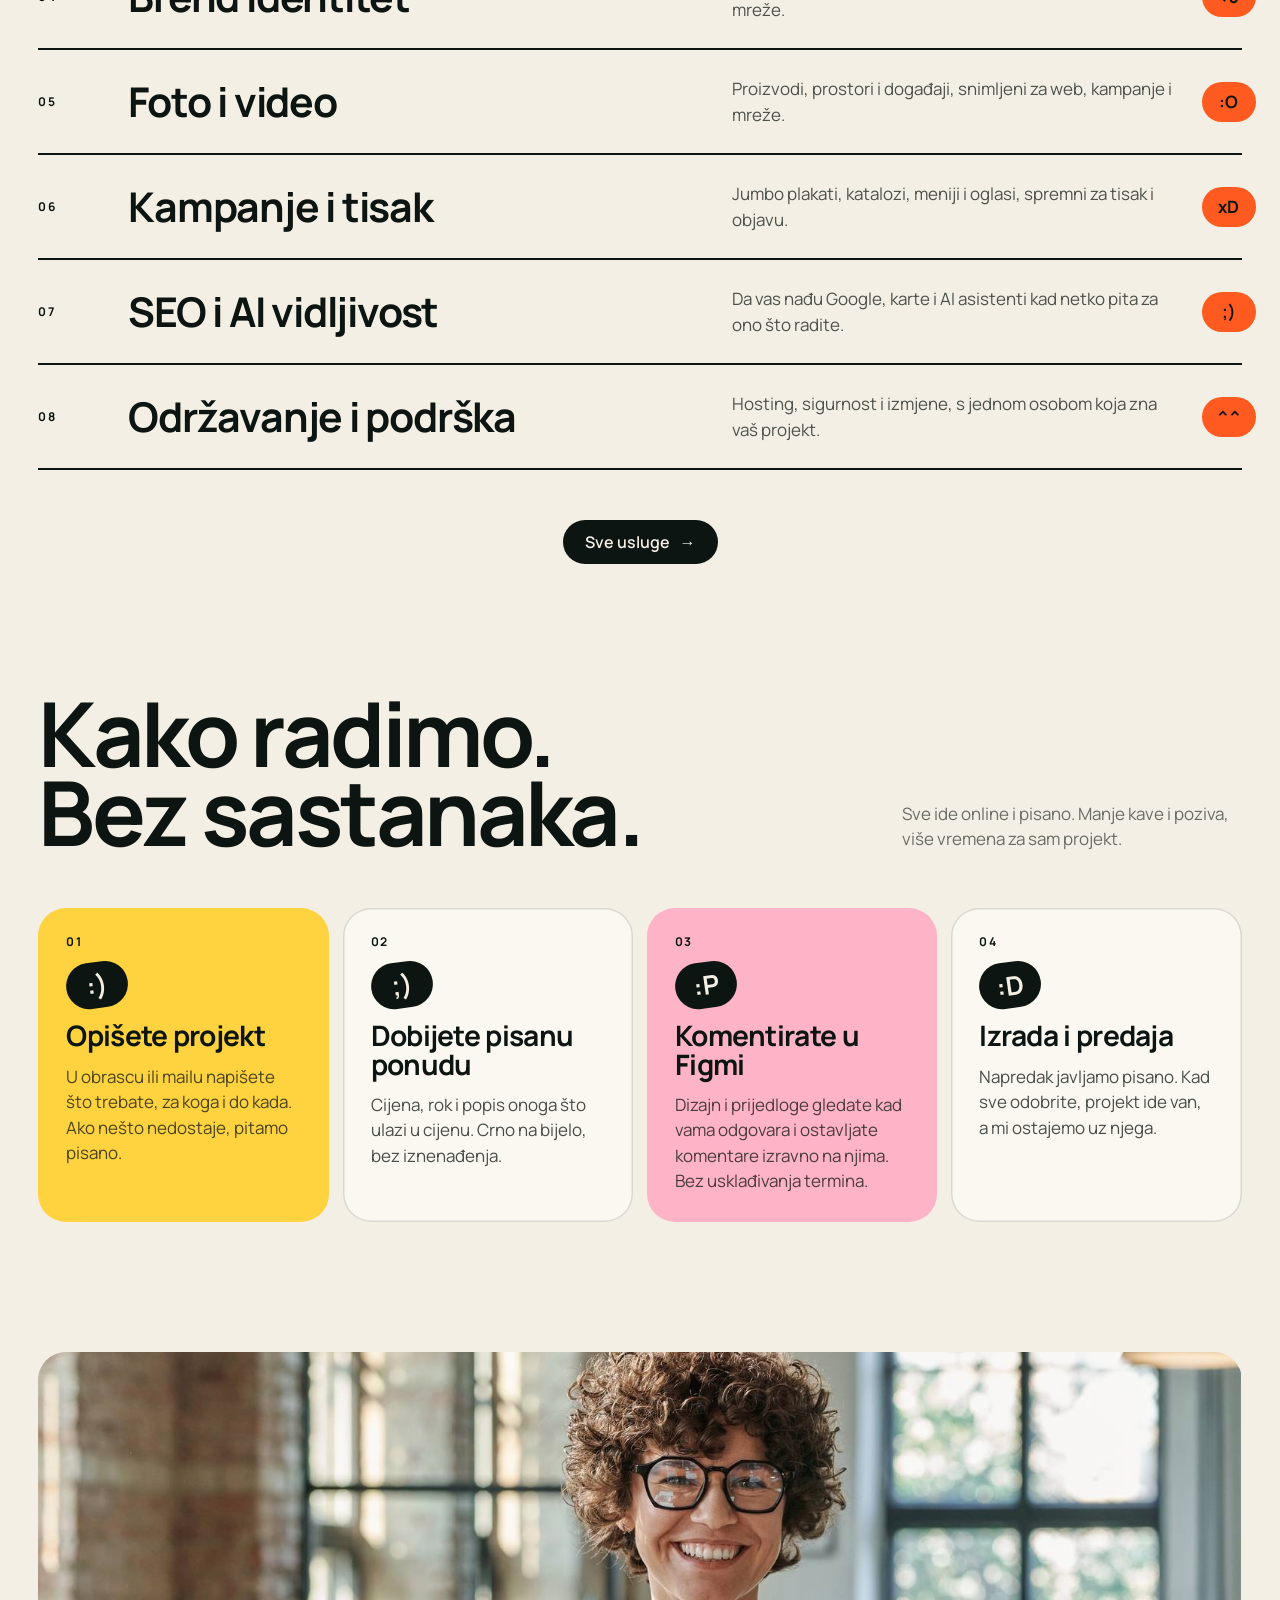
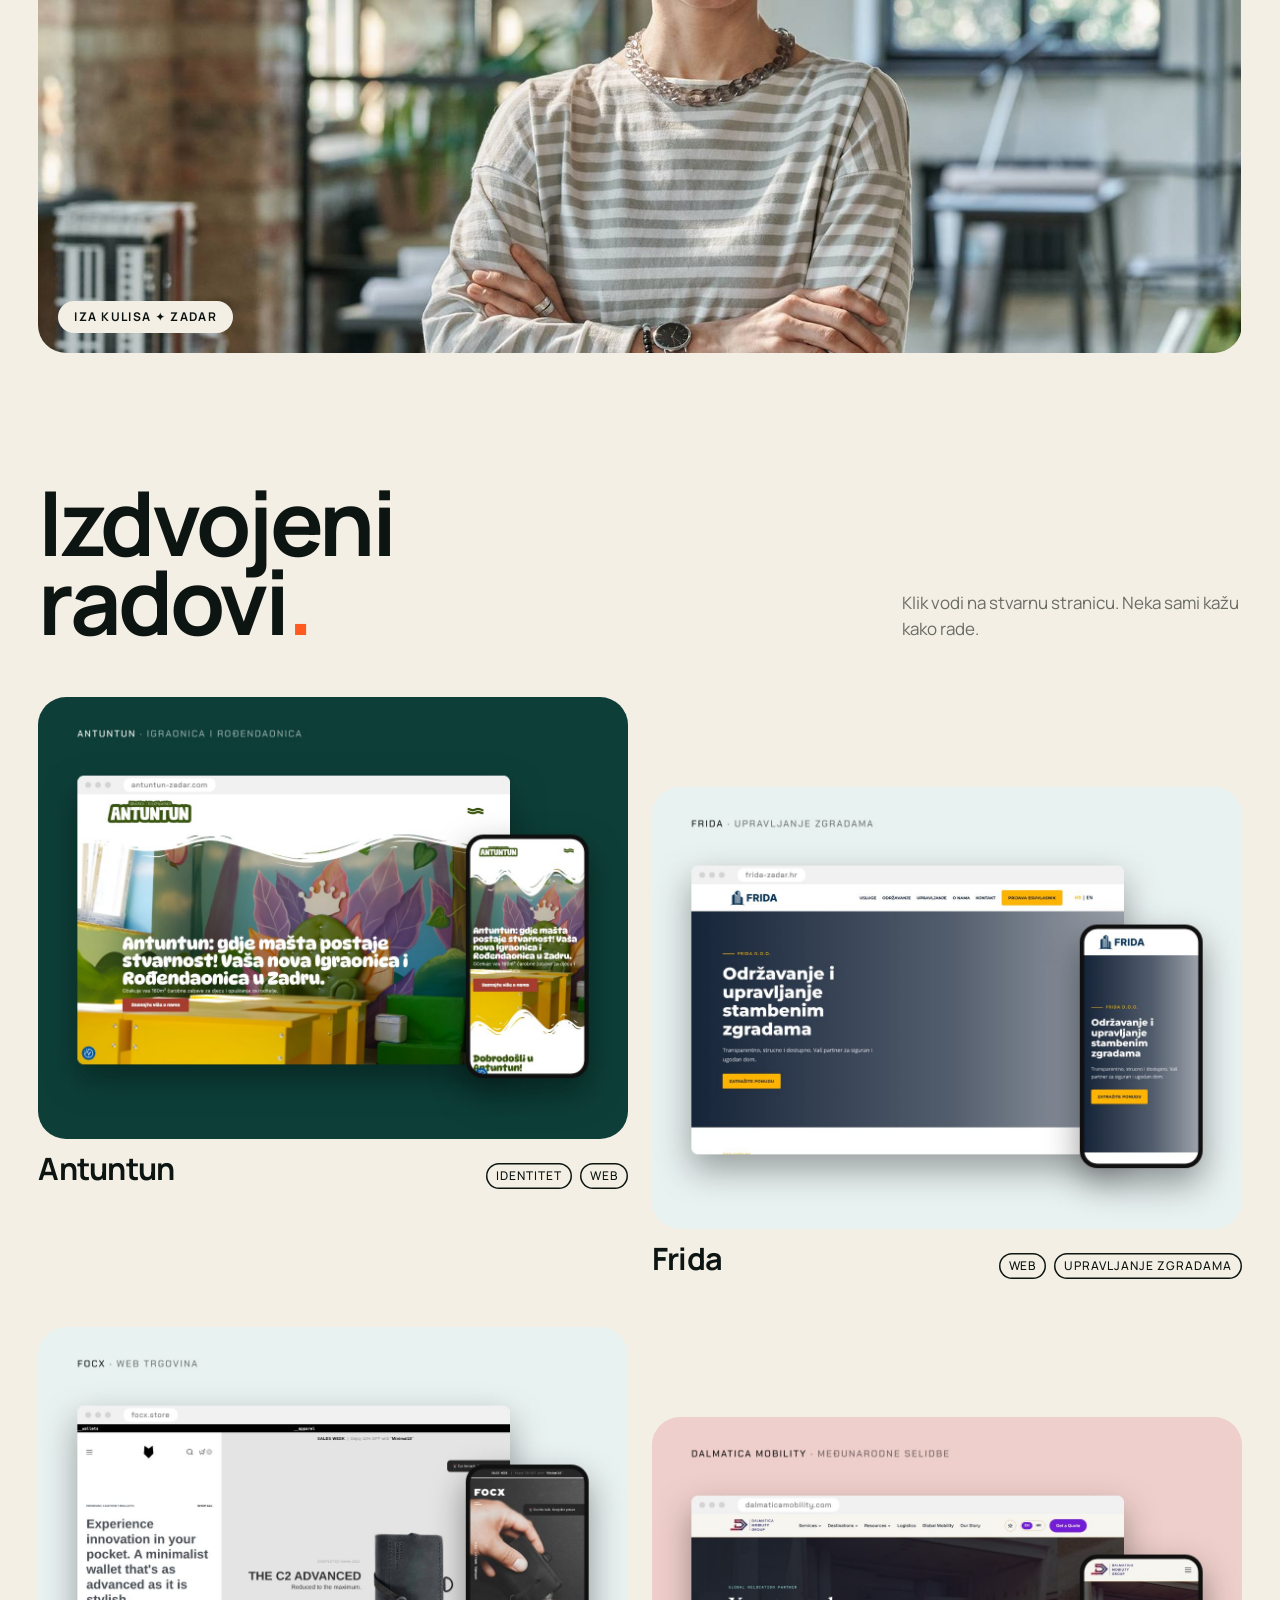
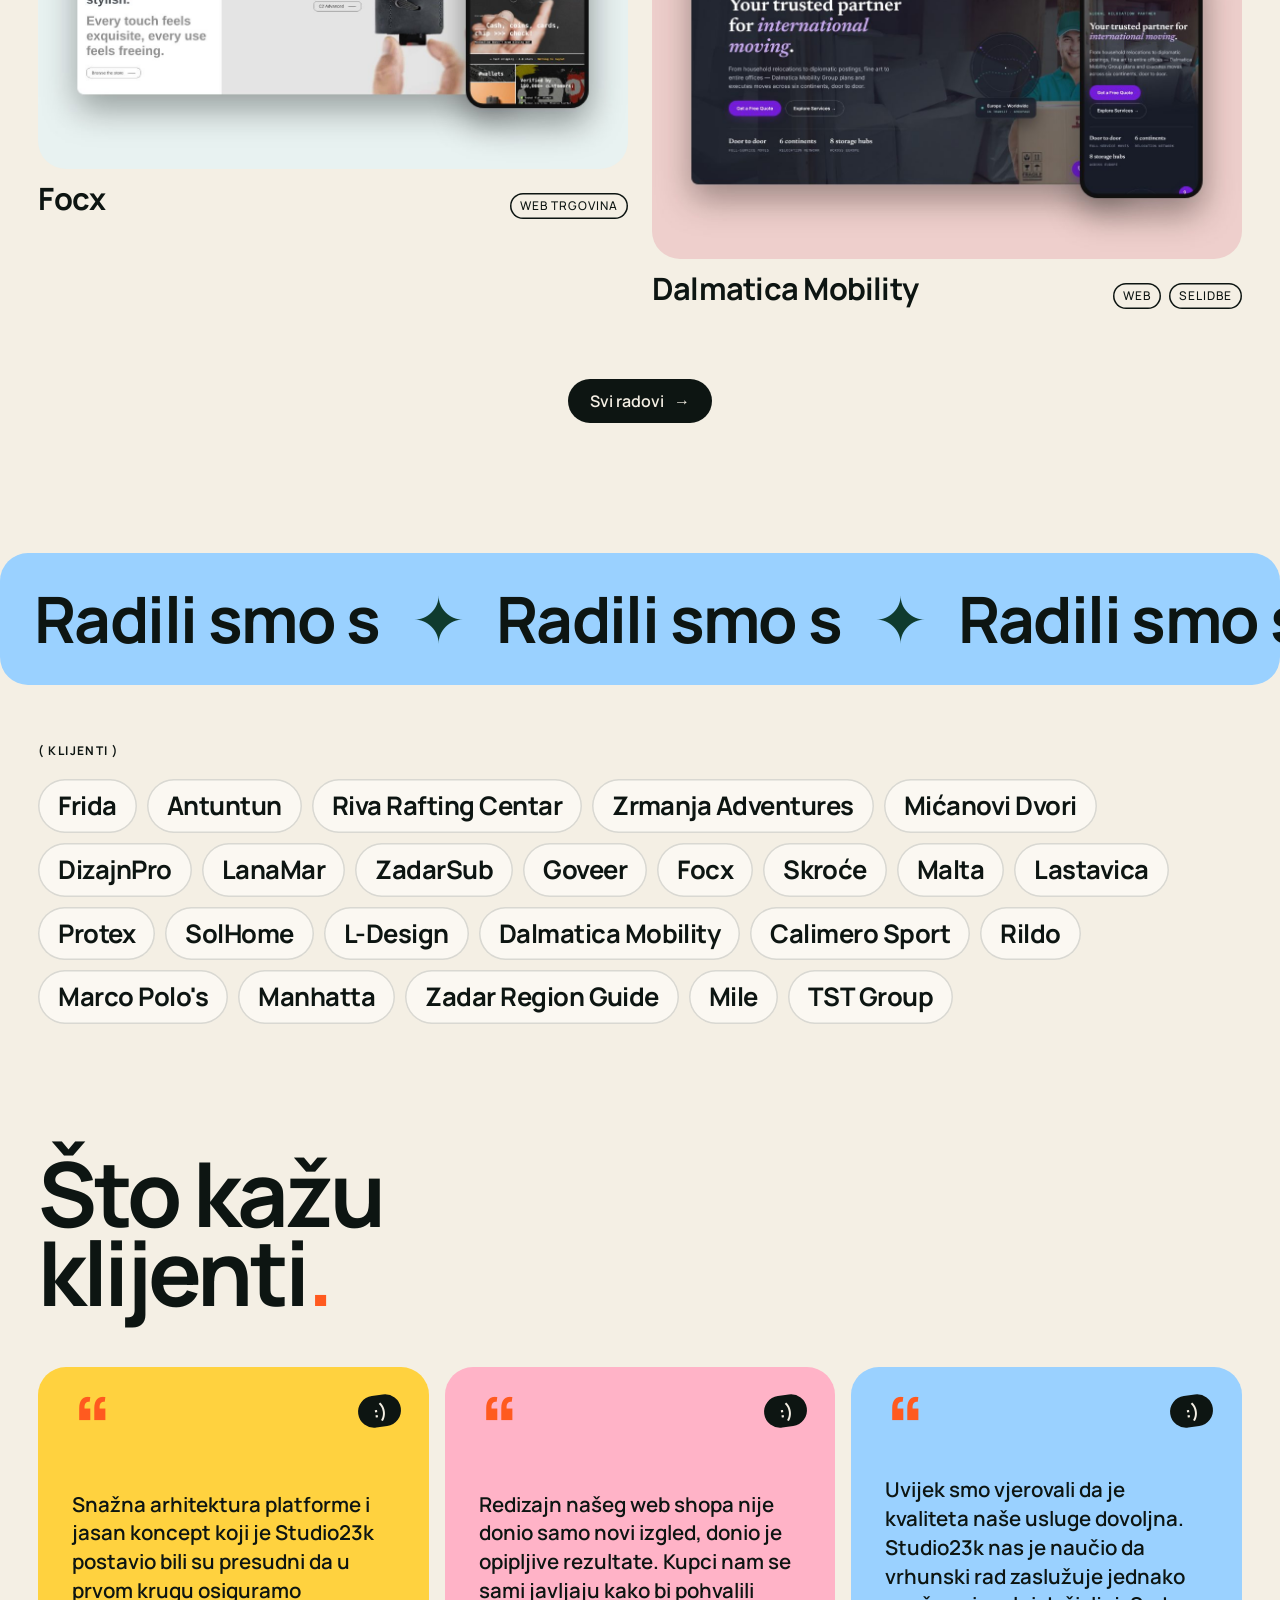
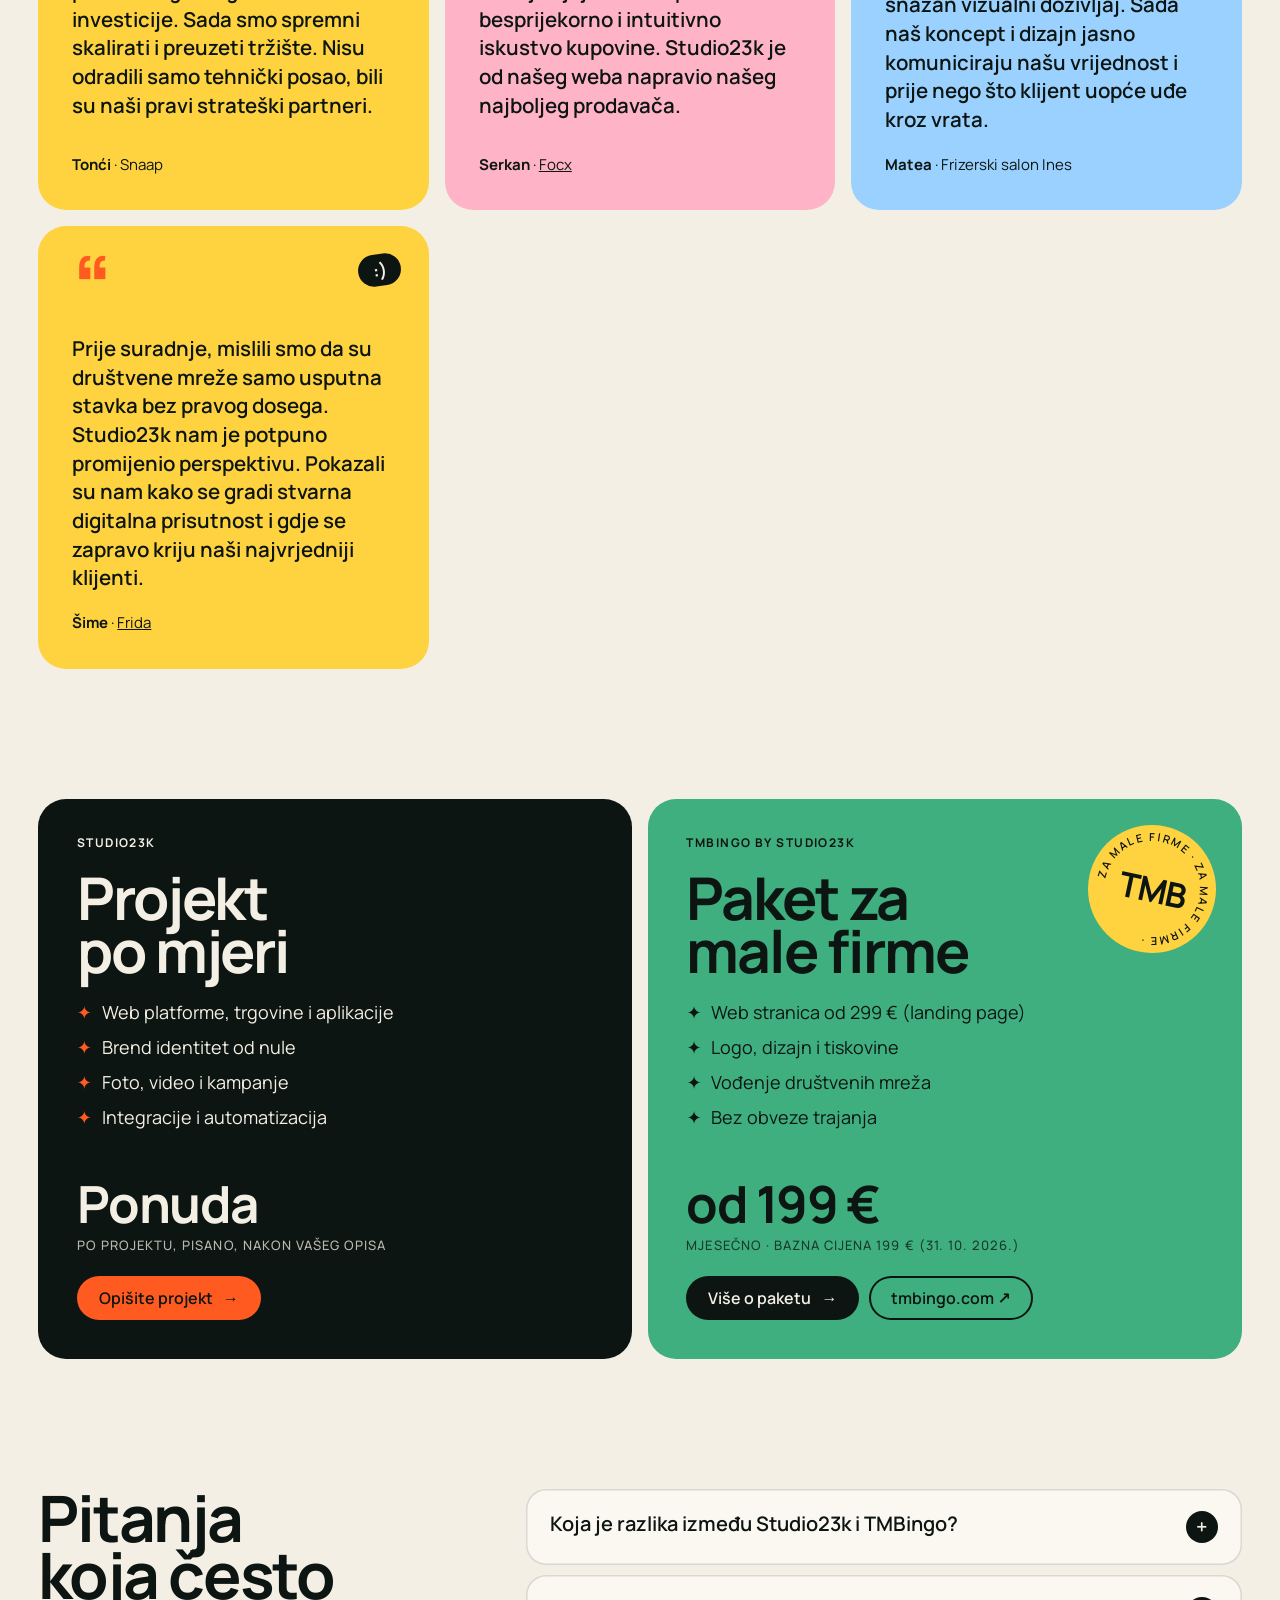
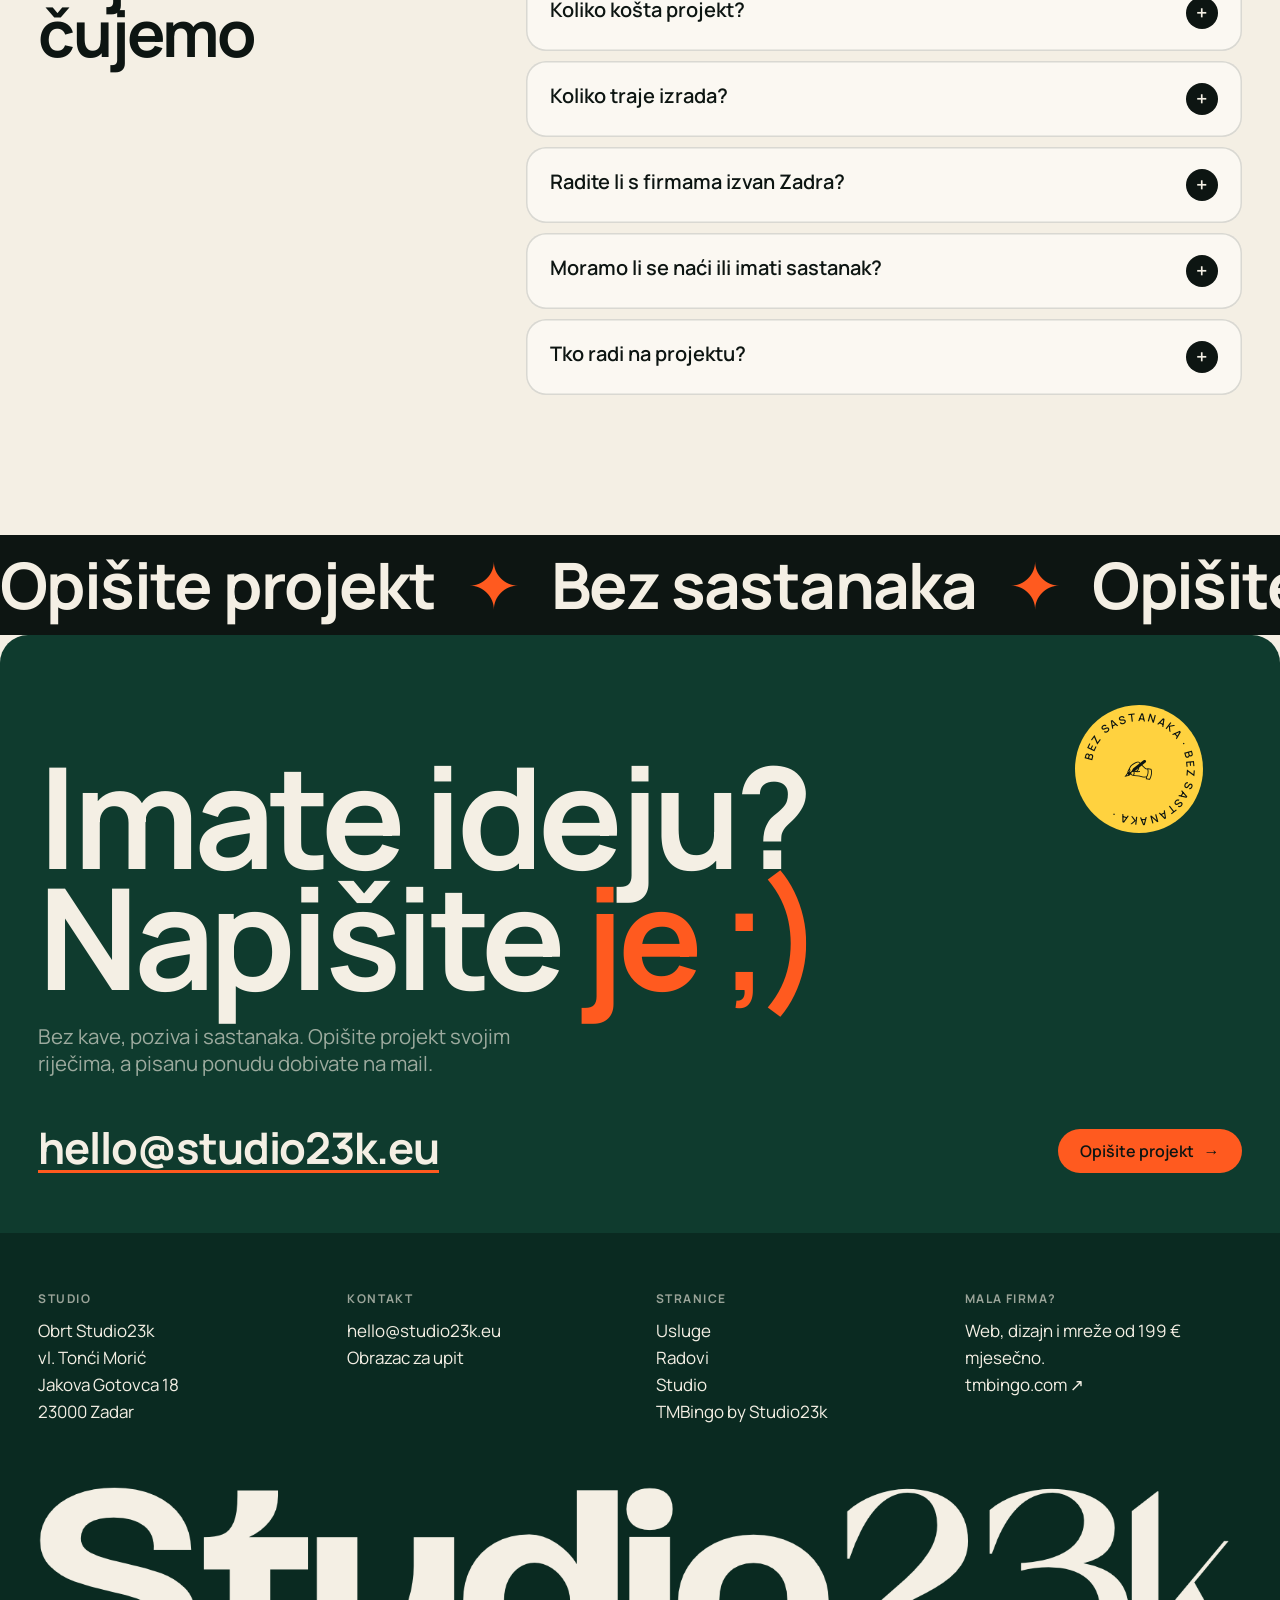
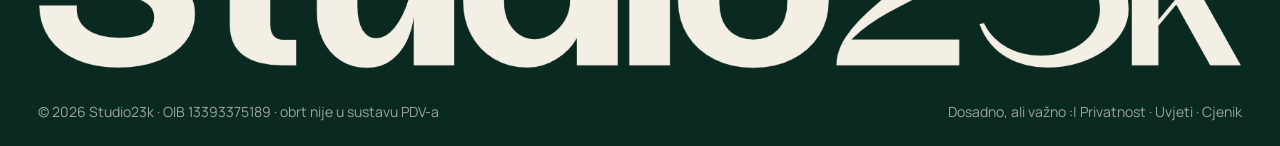
==== commit 07bf589c: "Hero sa sloganom: Mi prodajemo ideje. Usluge su samo alat. Co-Authored-By: Claude Opus 5.5 <noreply@" ====
--- a/index.html
+++ b/index.html
@@ -18,7 +18,7 @@
 <link rel="icon" type="image/png" href="/assets/favicon.png">
 <link rel="apple-touch-icon" href="/assets/apple-touch-icon.png">
 <link rel="stylesheet" href="/assets/fonts/fonts.css">
-<link rel="stylesheet" href="/assets/studio.css?v=7">
+<link rel="stylesheet" href="/assets/studio.css?v=8">
 <script>(function(){var d=document.documentElement;try{var s=localStorage.getItem('s23k-tema');if(s)d.dataset.theme=s;if(sessionStorage.getItem('s23k-pre'))d.classList.add('no-pre');sessionStorage.setItem('s23k-pre','1')}catch(e){}})();</script>
 <script type="application/ld+json">
 [
@@ -27,7 +27,7 @@
   "@type": "ProfessionalService",
   "@id": "https://studio23k.eu/#studio",
   "name": "Studio23k",
-  "slogan": "Kreiramo doživljaj",
+  "slogan": "Mi prodajemo ideje. Usluge su samo alat.",
   "description": "Kreativni i digitalni studio iz Zadra za veće projekte: web platforme i trgovine po mjeri, web aplikacije, brend identitet, foto i video te kampanje. Paket za male firme je TMBingo by Studio23k.",
   "url": "https://studio23k.eu/",
   "logo": "https://studio23k.eu/assets/apple-touch-icon.png",
@@ -158,9 +158,10 @@
   <figure class="float f3" data-float="-0.06"><img src="/assets/radovi/frida.jpg" alt="" width="1200" height="900"></figure>
   <div class="stk round s1" style="rotate:-12deg" aria-hidden="true"><svg viewBox="0 0 128 128"><defs><path id="cs1" d="M64,64 m-48,0 a48,48 0 1,1 96,0 a48,48 0 1,1 -96,0"/></defs><text><textPath href="#cs1">iz zadra s ljubavlju · iz zadra s ljubavlju · </textPath></text></svg><b>23k</b></div>
   <div class="stk tape s2" aria-hidden="true">Figma prije koda :P</div>
-  <h1><span class="l"><span>Kreiramo</span></span><span class="l"><span><em>doživljaj</em><span class="o">.</span></span></span></h1>
+  <p class="kick rv">Digitalni koncept partner za <i>vizionare</i> :)</p>
+  <h1><span class="l"><span>Mi prodajemo <em>ideje</em><span class="o">.</span></span></span><span class="l"><span class="b2">Usluge su samo alat.</span></span></h1>
   <div class="sub">
-    <p>Digitalni studio iz Zadra za projekte kojima ne treba predložak, nego netko tko će ih stvarno razumjeti.</p>
+    <p>Dajemo vam strategiju, doživljaj i hrabrost za rast. Web, brend, aplikacije, foto i video su samo alati kojima vašu ideju pretvaramo u nešto stvarno.</p>
     <div class="acts"><a class="pill o" href="#radovi">Pogledajte radove <span class="ar">↓</span></a><a class="pill line" href="/tmbingo/">Mala firma? TMBingo</a></div>
   </div>
 </section>
--- a/assets/studio.css
+++ b/assets/studio.css
@@ -78,7 +78,7 @@
 
 /* Hero */
 .hero { position: relative; min-height: 100svh; padding: 130px var(--gx) 40px; display: grid; align-content: center; overflow: hidden; }
-.hero h1 { position: relative; z-index: 2; font: 700 clamp(40px, 12.4vw, 220px)/.92 var(--mark); letter-spacing: -.04em; }
+.hero h1 { position: relative; z-index: 2; font: 700 clamp(44px, 8.6vw, 156px)/.98 var(--mark); letter-spacing: -.04em; }
 .hero h1 .l { display: block; overflow: hidden; padding-bottom: .16em; margin-bottom: -.1em; }
 .hero h1 .l > span { display: inline-block; transform: translateY(105%); animation: up 1s cubic-bezier(.2,.8,.2,1) forwards; }
 .hero h1 .l:nth-child(2) > span { animation-delay: .12s; }
@@ -430,3 +430,14 @@
 .ft .big .lg { width: 100%; }
 .ft .big { overflow: visible; line-height: 0; }
 .pre b .lg { color: var(--cream); }
+
+/* Hero: "Mi prodajemo ideje. Usluge su samo alat." */
+.hero .kick { position: relative; z-index: 2; display: inline-block; margin-bottom: 26px; padding: 10px 18px; border-radius: 999px; background: var(--sun); color: var(--ink); font: 700 clamp(15px, 1.3vw, 19px)/1.2 var(--body); rotate: -2deg; }
+.hero .kick i { font-family: Georgia, "Times New Roman", serif; font-weight: 400; font-size: 1.12em; }
+.hero h1 .b2 { display: inline-block; color: transparent; -webkit-text-stroke: 2px var(--fg); transform: translateY(105%); animation: up 1s .12s cubic-bezier(.2,.8,.2,1) forwards; }
+@media (prefers-reduced-motion: reduce) { .hero h1 .b2 { animation: none; transform: none; } }
+@media (max-width: 600px) { .hero h1 .b2 { -webkit-text-stroke-width: 1.5px; } }
+.hero .kick { width: fit-content; justify-self: start; align-self: start; }
+.hero h1 .b2 { letter-spacing: 0; }
+@media (max-width: 700px) { .hero .s1 { display: none; } }
+.hero h1 .l:first-child { margin-bottom: 0; }
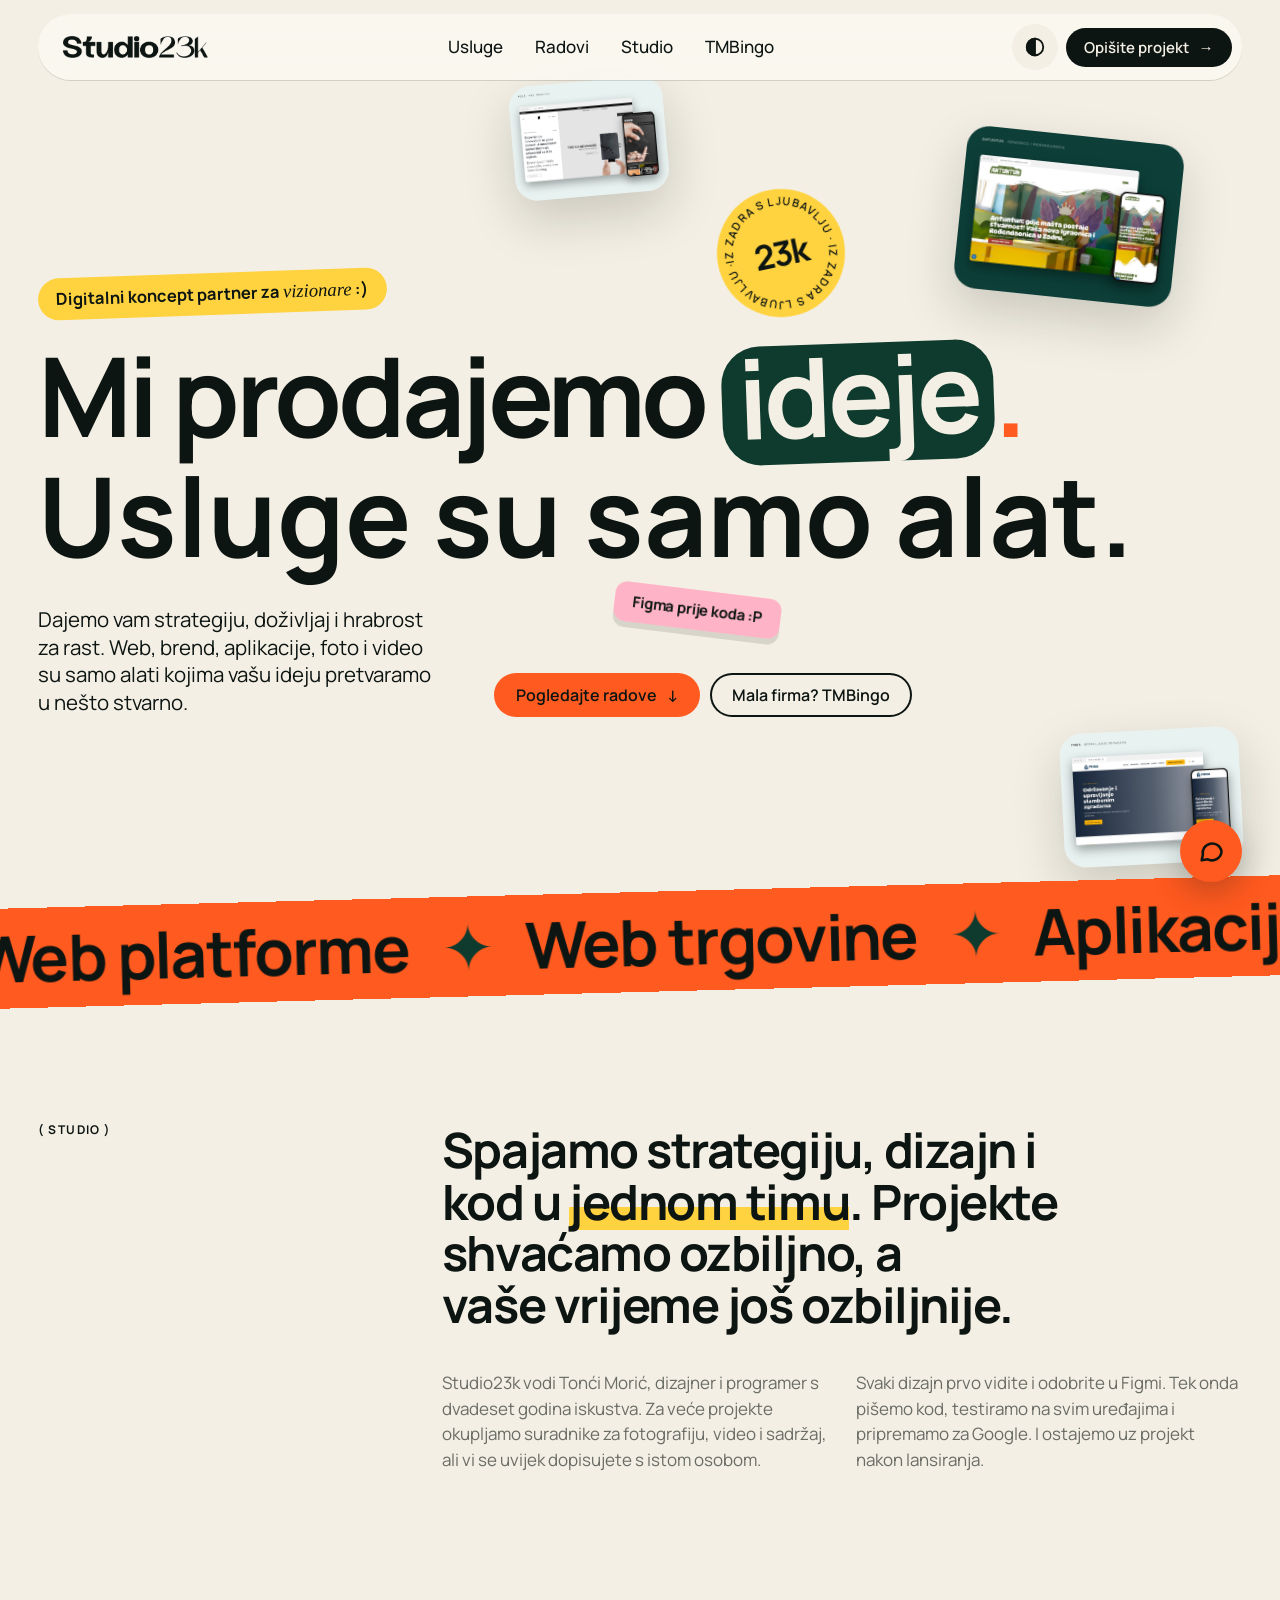
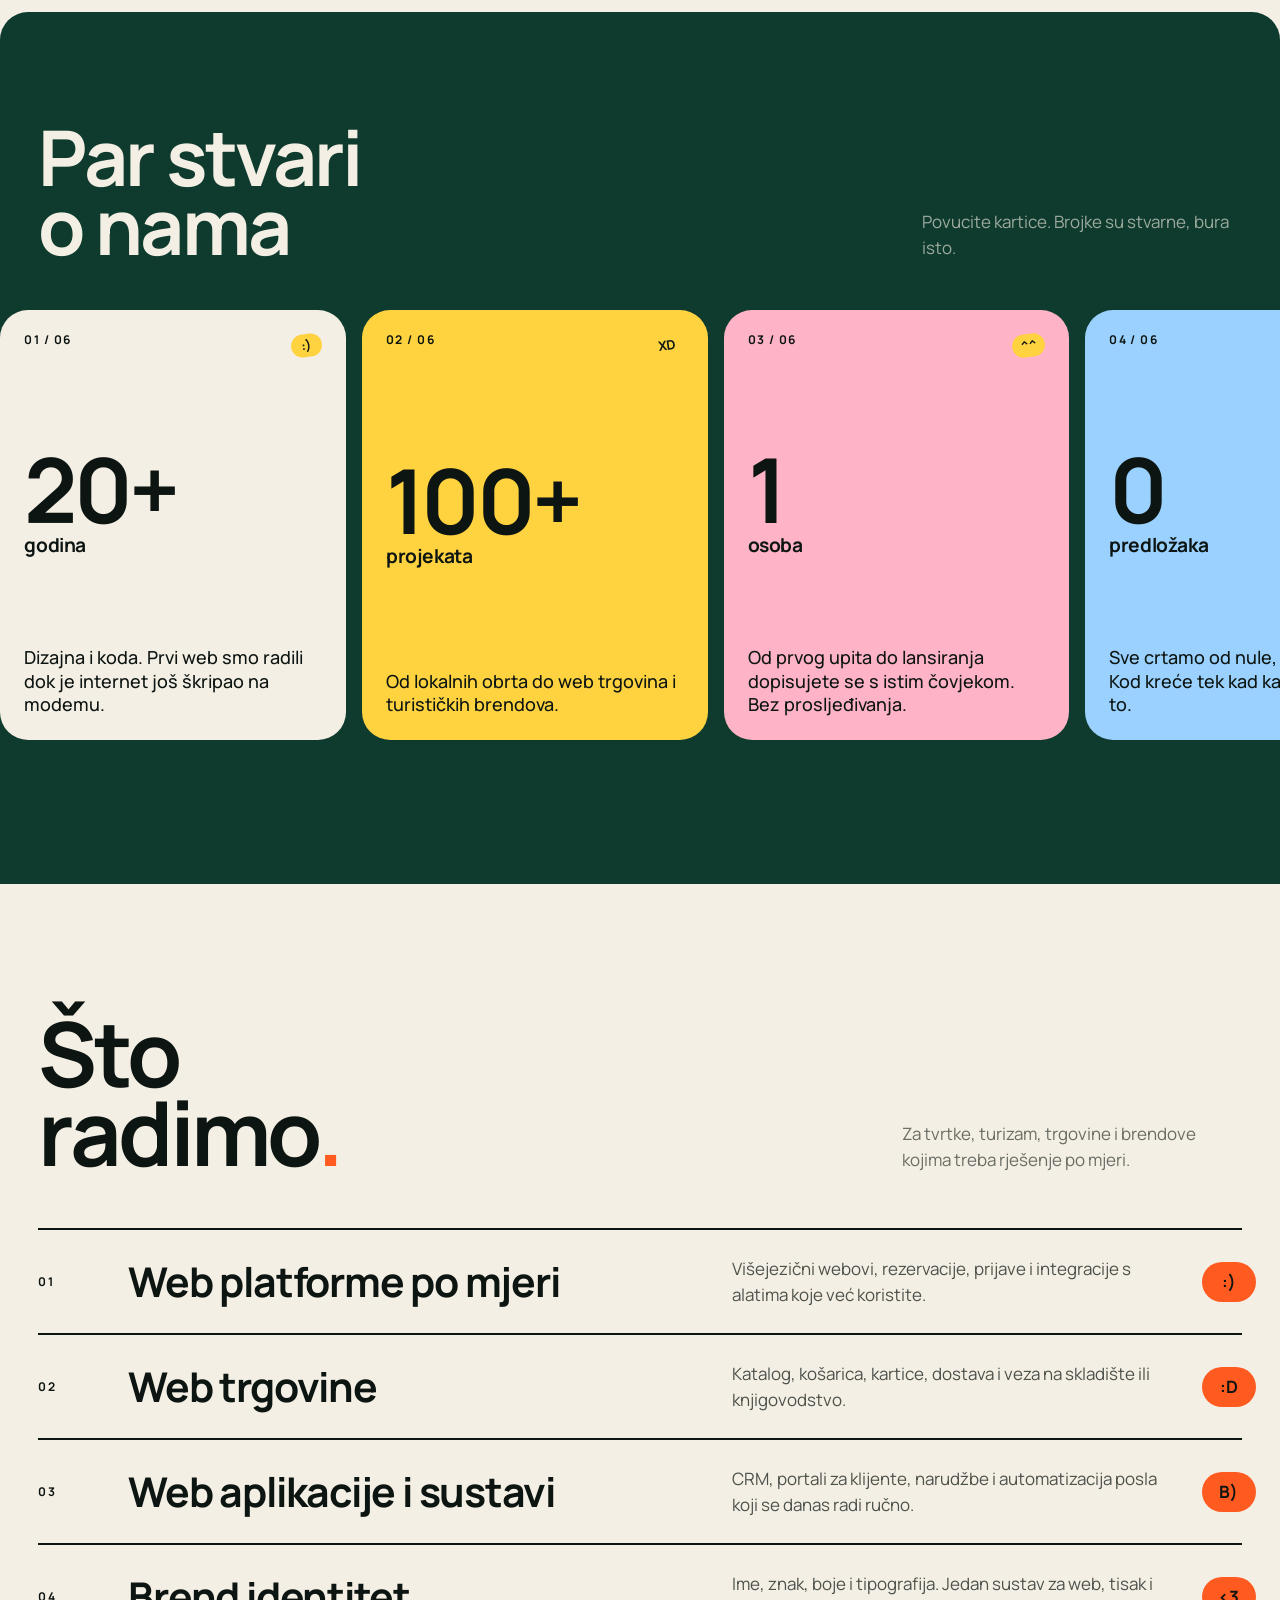
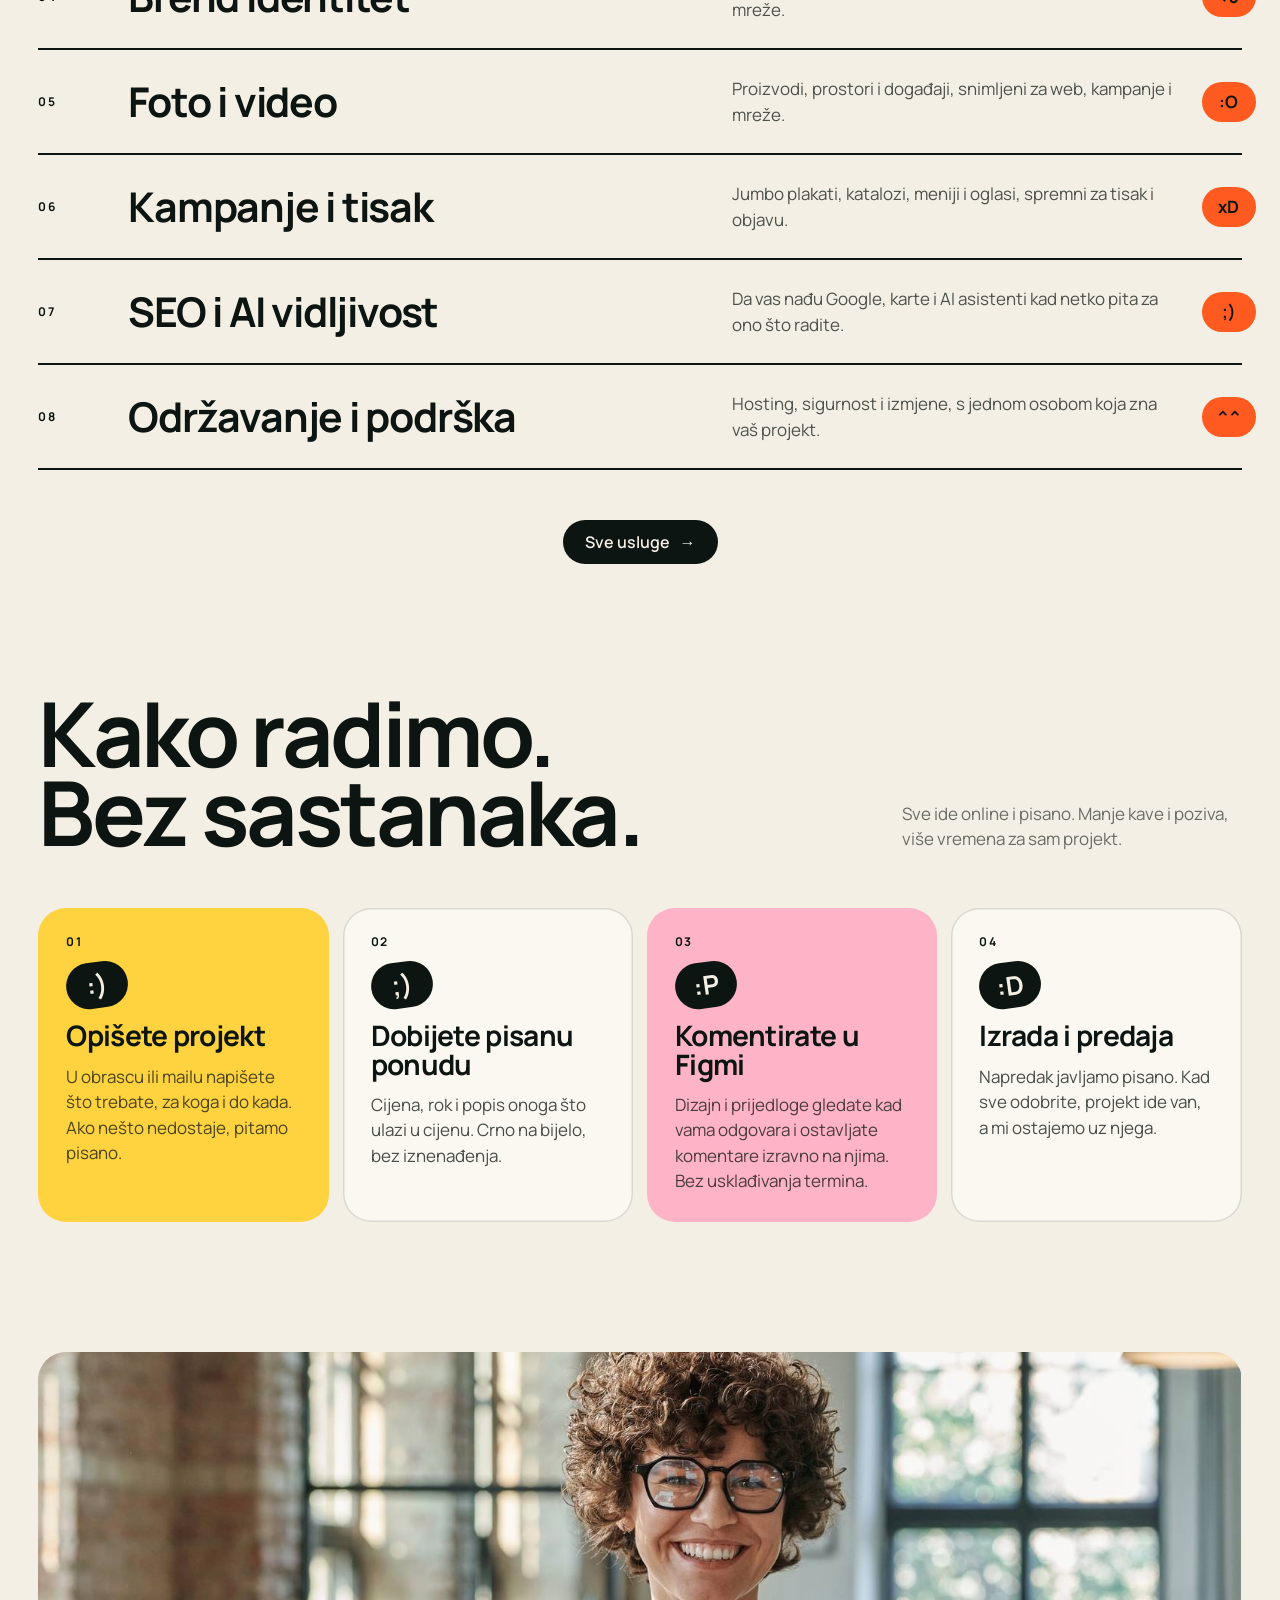
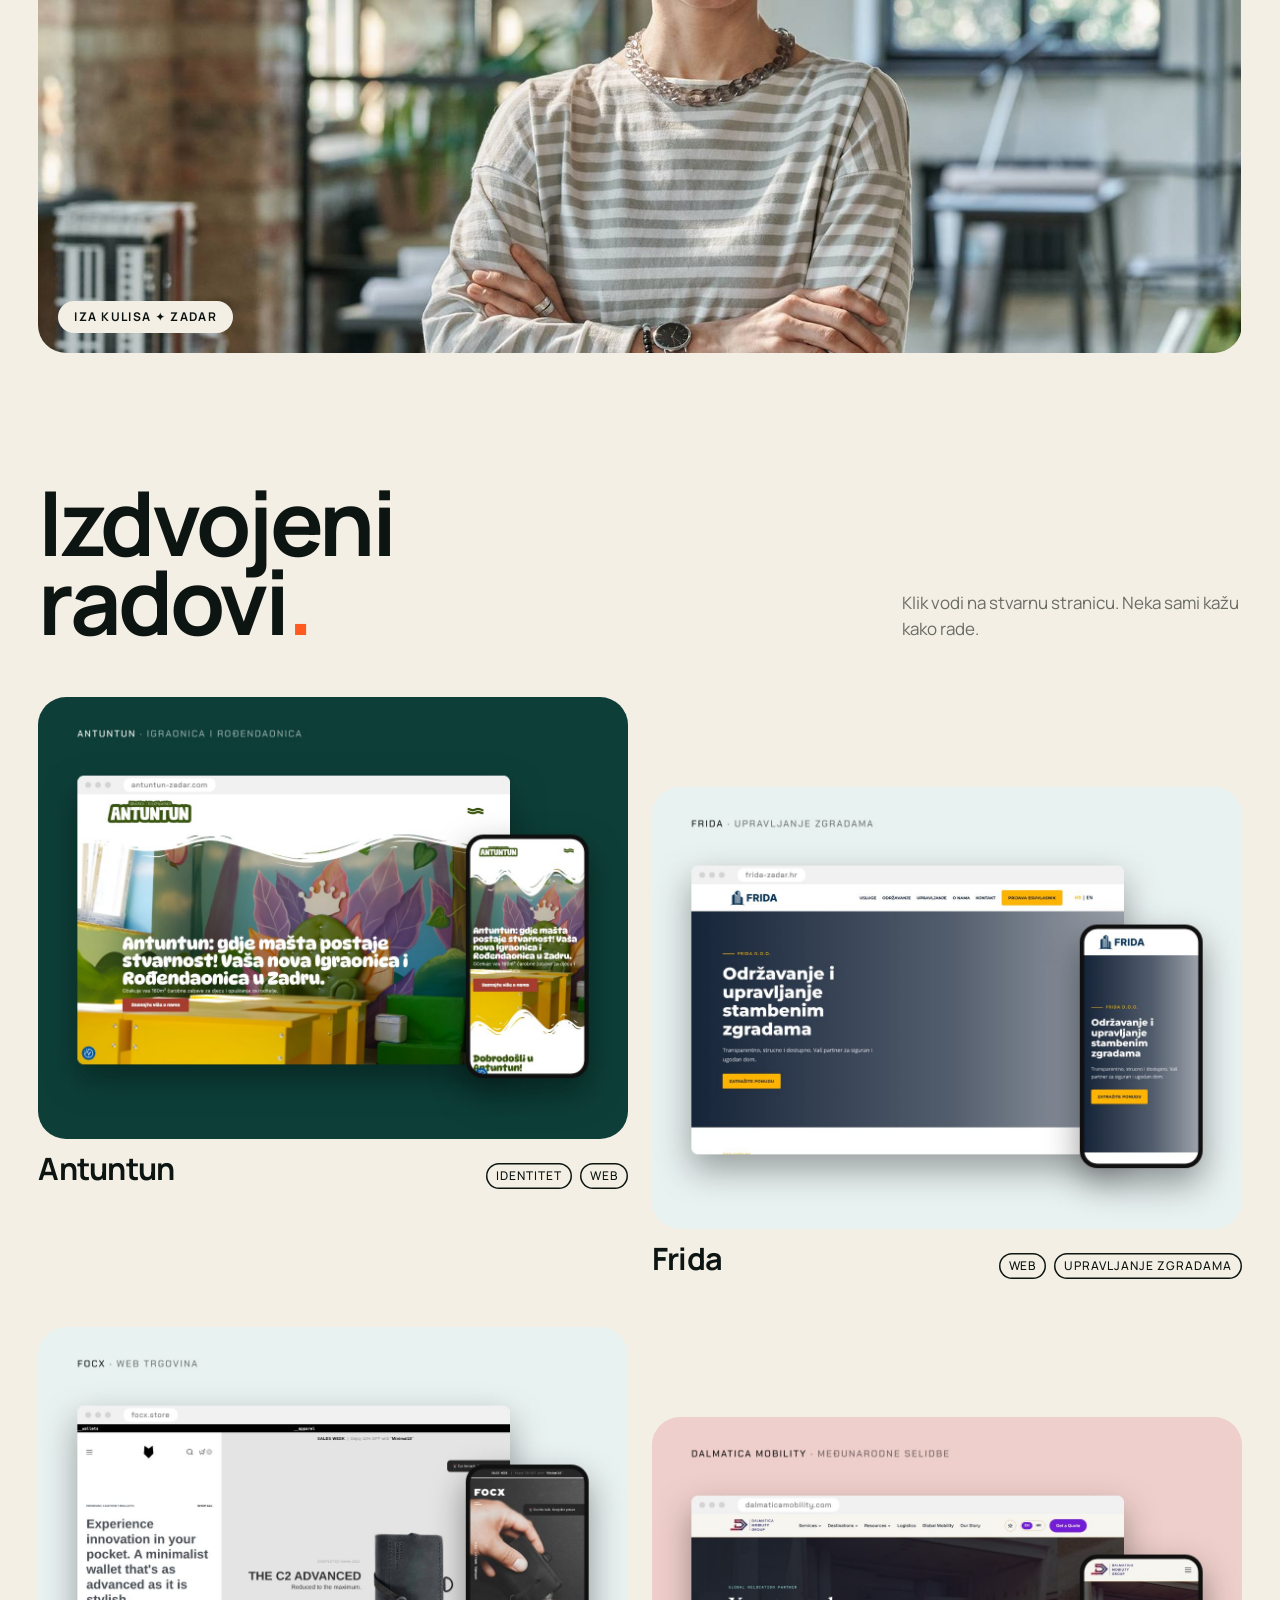
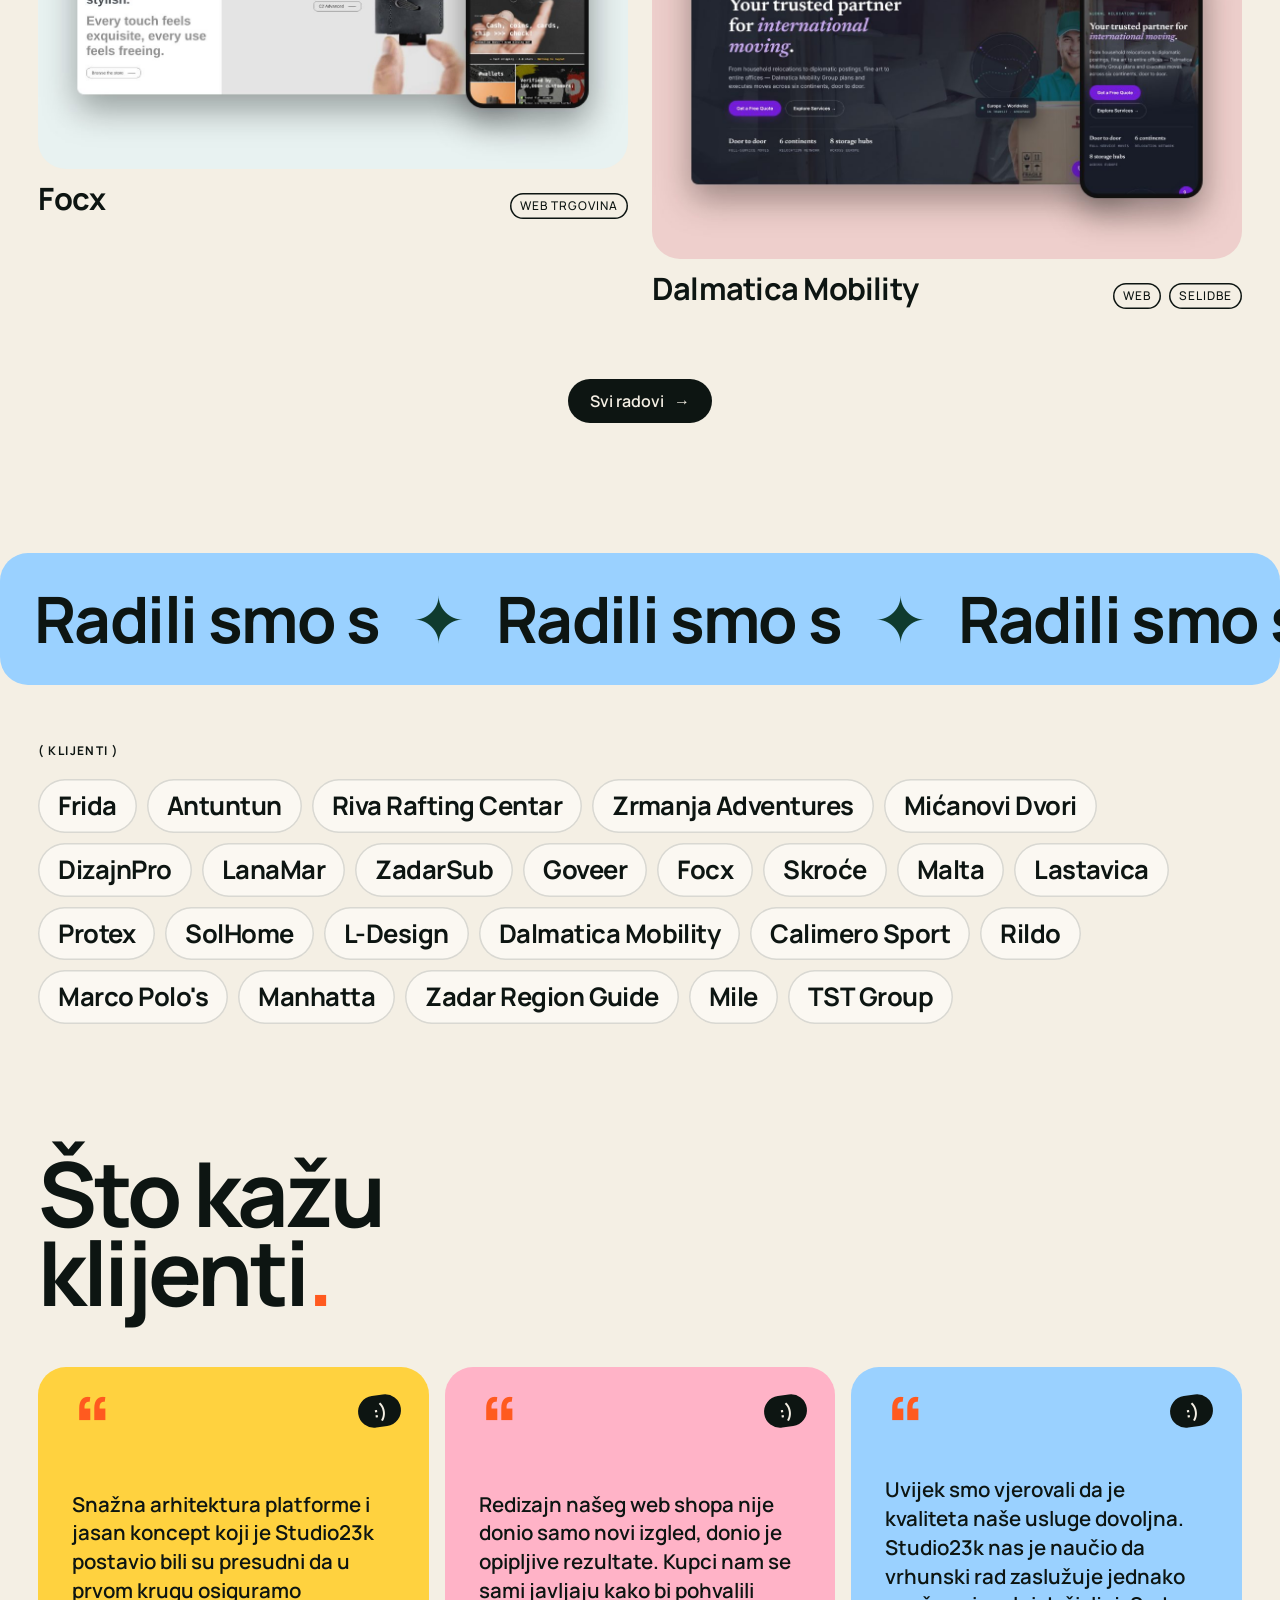
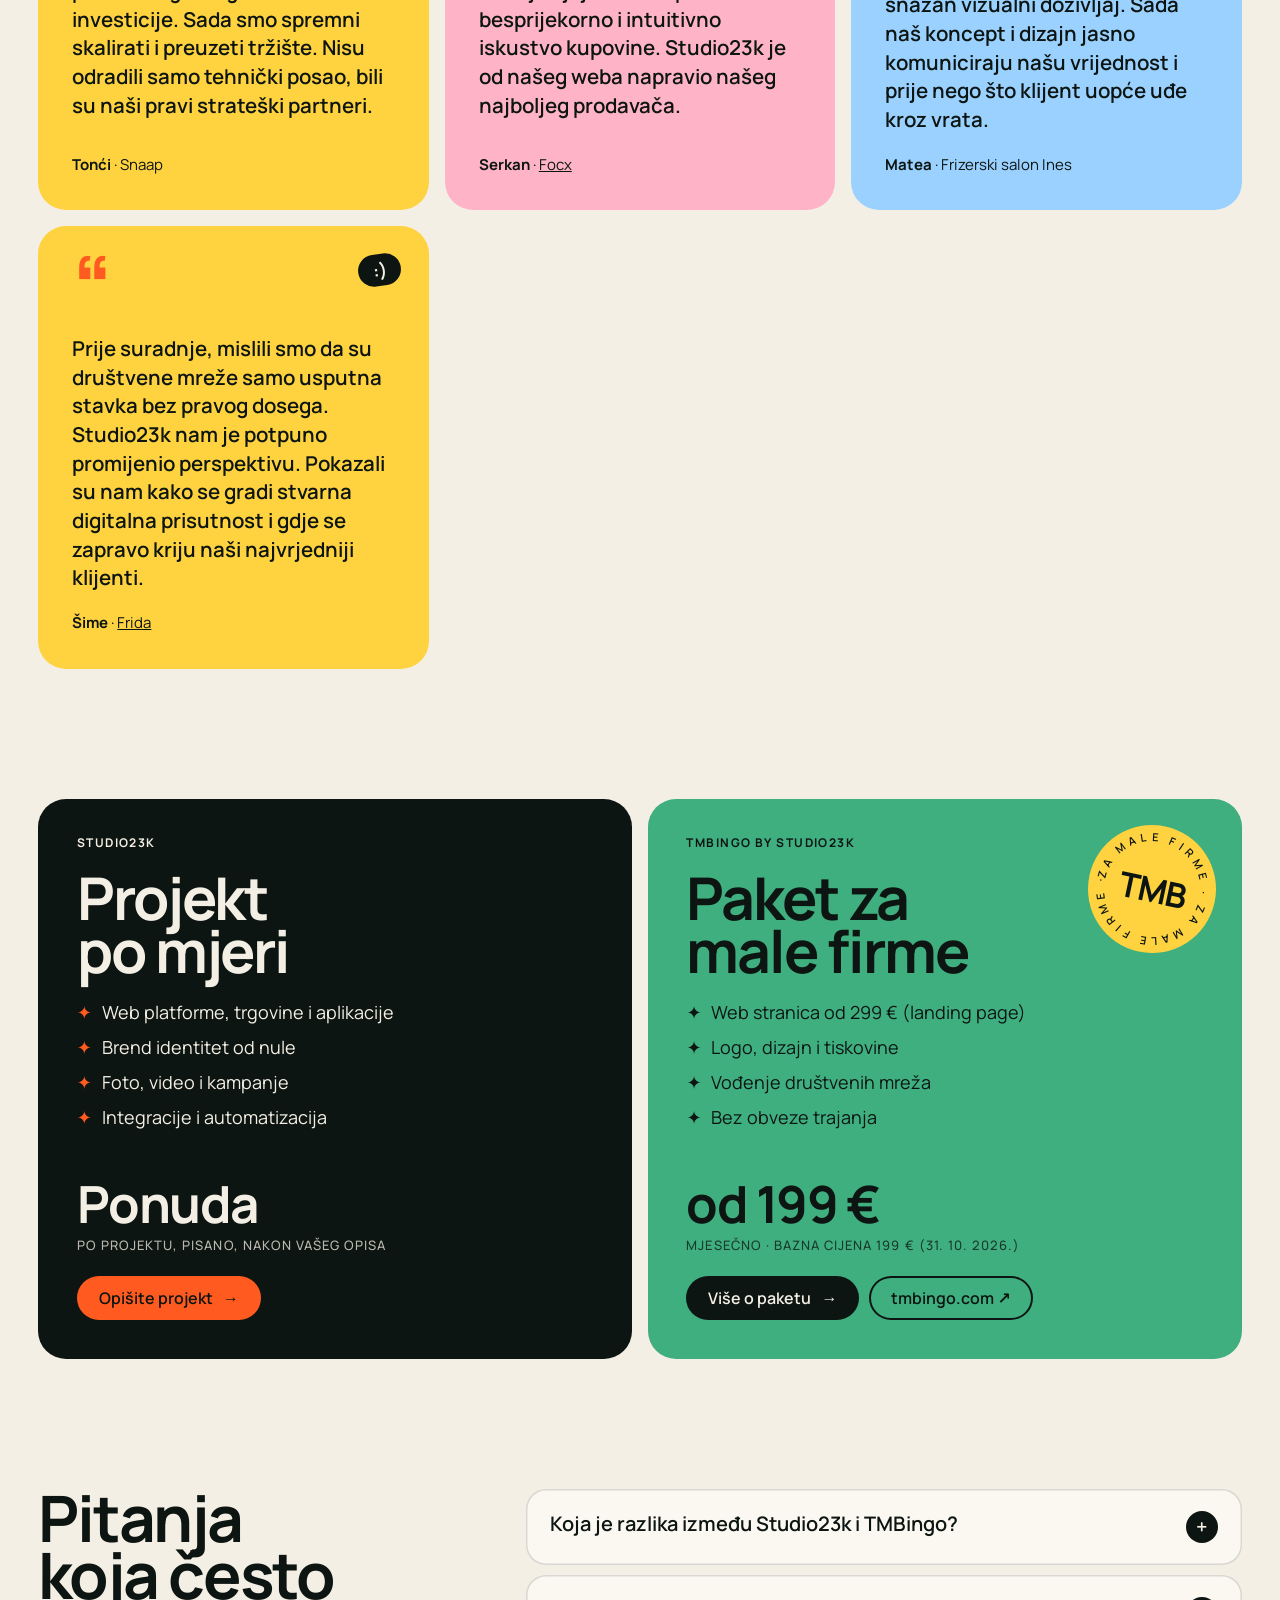
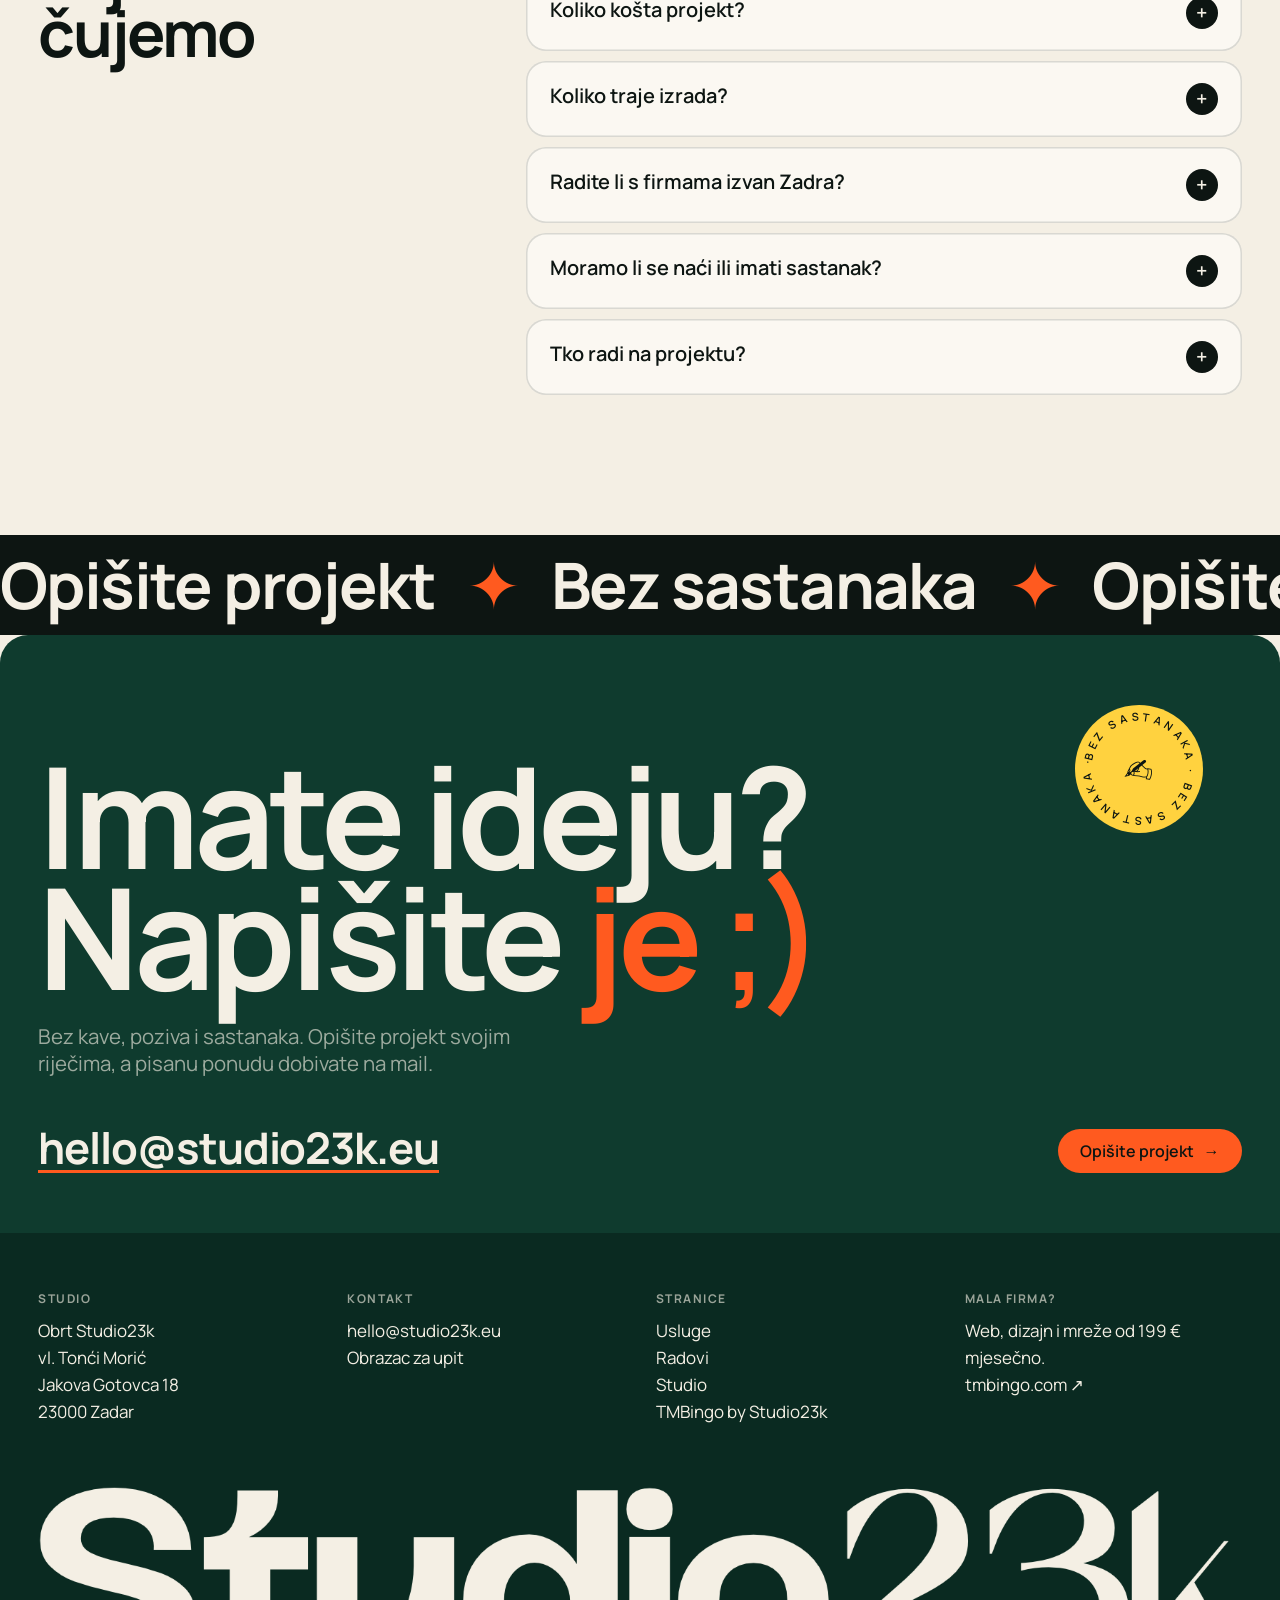
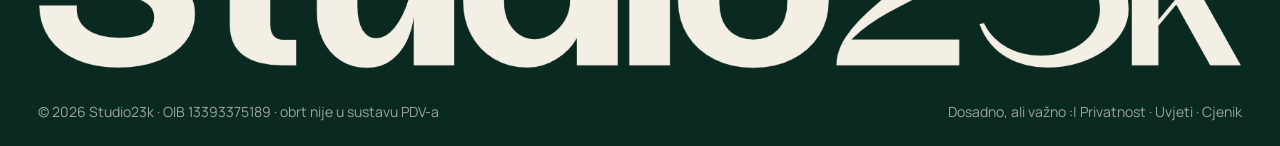
==== commit e786d904: "Hero: puni tekst bez obruba, čist zeleni okvir oko riječi ideje, ravnomjeran tekst na okruglim nalje" ====
--- a/index.html
+++ b/index.html
@@ -18,7 +18,7 @@
 <link rel="icon" type="image/png" href="/assets/favicon.png">
 <link rel="apple-touch-icon" href="/assets/apple-touch-icon.png">
 <link rel="stylesheet" href="/assets/fonts/fonts.css">
-<link rel="stylesheet" href="/assets/studio.css?v=8">
+<link rel="stylesheet" href="/assets/studio.css?v=9">
 <script>(function(){var d=document.documentElement;try{var s=localStorage.getItem('s23k-tema');if(s)d.dataset.theme=s;if(sessionStorage.getItem('s23k-pre'))d.classList.add('no-pre');sessionStorage.setItem('s23k-pre','1')}catch(e){}})();</script>
 <script type="application/ld+json">
 [
@@ -156,7 +156,7 @@
   <figure class="float f1" data-float="-0.12"><img src="/assets/radovi/antuntun.jpg" alt="" width="1200" height="900"></figure>
   <figure class="float f2" data-float="-0.22"><img src="/assets/radovi/focx.jpg" alt="" width="1200" height="900"></figure>
   <figure class="float f3" data-float="-0.06"><img src="/assets/radovi/frida.jpg" alt="" width="1200" height="900"></figure>
-  <div class="stk round s1" style="rotate:-12deg" aria-hidden="true"><svg viewBox="0 0 128 128"><defs><path id="cs1" d="M64,64 m-48,0 a48,48 0 1,1 96,0 a48,48 0 1,1 -96,0"/></defs><text><textPath href="#cs1">iz zadra s ljubavlju · iz zadra s ljubavlju · </textPath></text></svg><b>23k</b></div>
+  <div class="stk round s1" style="rotate:-12deg" aria-hidden="true"><svg viewBox="0 0 128 128"><defs><path id="cs1" d="M64,64 m-48,0 a48,48 0 1,1 96,0 a48,48 0 1,1 -96,0"/></defs><text><textPath href="#cs1" textLength="301" lengthAdjust="spacing">iz zadra s ljubavlju · iz zadra s ljubavlju · </textPath></text></svg><b>23k</b></div>
   <div class="stk tape s2" aria-hidden="true">Figma prije koda :P</div>
   <p class="kick rv">Digitalni koncept partner za <i>vizionare</i> :)</p>
   <h1><span class="l"><span>Mi prodajemo <em>ideje</em><span class="o">.</span></span></span><span class="l"><span class="b2">Usluge su samo alat.</span></span></h1>
@@ -238,7 +238,7 @@
     <div><p class="pr">Ponuda<small>po projektu, pisano, nakon vašeg opisa</small></p><div class="acts"><a class="pill o" href="/upit/">Opišite projekt <span class="ar">→</span></a></div></div>
   </div>
   <div class="way tmb rv">
-    <div class="stk round s5" style="rotate:12deg" aria-hidden="true"><svg viewBox="0 0 128 128"><defs><path id="cs5" d="M64,64 m-48,0 a48,48 0 1,1 96,0 a48,48 0 1,1 -96,0"/></defs><text><textPath href="#cs5">za male firme · za male firme · </textPath></text></svg><b>TMB</b></div>
+    <div class="stk round s5" style="rotate:12deg" aria-hidden="true"><svg viewBox="0 0 128 128"><defs><path id="cs5" d="M64,64 m-48,0 a48,48 0 1,1 96,0 a48,48 0 1,1 -96,0"/></defs><text><textPath href="#cs5" textLength="301" lengthAdjust="spacing">za male firme · za male firme · </textPath></text></svg><b>TMB</b></div>
     <span class="tag">TMBingo by Studio23k</span>
     <h3>Paket za<br>male firme</h3>
     <ul><li>Web stranica od 299 € (landing page)</li><li>Logo, dizajn i tiskovine</li><li>Vođenje društvenih mreža</li><li>Bez obveze trajanja</li></ul>
@@ -261,7 +261,7 @@
 
 <a class="mq " href="/upit/" aria-label="Opišite projekt" data-cur="Klik"><div class="tr"><span>Opišite projekt<i>✦</i></span><span>Bez sastanaka<i>✦</i></span><span>Opišite projekt<i>✦</i></span><span>Bez sastanaka<i>✦</i></span><span>Opišite projekt<i>✦</i></span><span>Bez sastanaka<i>✦</i></span><span>Opišite projekt<i>✦</i></span><span>Bez sastanaka<i>✦</i></span><span>Opišite projekt<i>✦</i></span><span>Bez sastanaka<i>✦</i></span><span>Opišite projekt<i>✦</i></span><span>Bez sastanaka<i>✦</i></span></div></a>
 <section class="cta" id="kontakt">
-  <div class="stk round s9" style="rotate:10deg" aria-hidden="true"><svg viewBox="0 0 128 128"><defs><path id="cs9" d="M64,64 m-48,0 a48,48 0 1,1 96,0 a48,48 0 1,1 -96,0"/></defs><text><textPath href="#cs9">bez sastanaka · bez sastanaka · </textPath></text></svg><b>✍</b></div>
+  <div class="stk round s9" style="rotate:10deg" aria-hidden="true"><svg viewBox="0 0 128 128"><defs><path id="cs9" d="M64,64 m-48,0 a48,48 0 1,1 96,0 a48,48 0 1,1 -96,0"/></defs><text><textPath href="#cs9" textLength="301" lengthAdjust="spacing">bez sastanaka · bez sastanaka · </textPath></text></svg><b>✍</b></div>
   <h2 class="rv">Imate ideju?<br>Napišite <span class="o">je ;)</span></h2>
   <p class="lead rv">Bez kave, poziva i sastanaka. Opišite projekt svojim riječima, a pisanu ponudu dobivate na mail.</p>
   <div class="row rv">
--- a/assets/studio.css
+++ b/assets/studio.css
@@ -441,3 +441,12 @@
 .hero h1 .b2 { letter-spacing: 0; }
 @media (max-width: 700px) { .hero .s1 { display: none; } }
 .hero h1 .l:first-child { margin-bottom: 0; }
+/* Ispravci heroja: puni tekst, čist zeleni okvir, ravnomjeran tekst na naljepnici */
+.stk.round svg text { letter-spacing: 0; }
+.hero h1 .b2 { color: var(--fg); -webkit-text-stroke: 0; }
+.hero h1 .l { overflow: visible; padding-bottom: 0; margin-bottom: 0; }
+.hero h1 .l > span, .hero h1 .b2 { transform: none; opacity: 0; animation: hup .9s cubic-bezier(.2,.8,.2,1) forwards; }
+.hero h1 .l:nth-child(2) > span { animation-delay: .12s; }
+@keyframes hup { from { opacity: 0; transform: translateY(.35em); } to { opacity: 1; transform: none; } }
+@media (prefers-reduced-motion: reduce) { .hero h1 .l > span, .hero h1 .b2 { animation: none; opacity: 1; transform: none; } }
+.hero h1 em { padding: .02em .14em .16em; line-height: .9; vertical-align: baseline; }
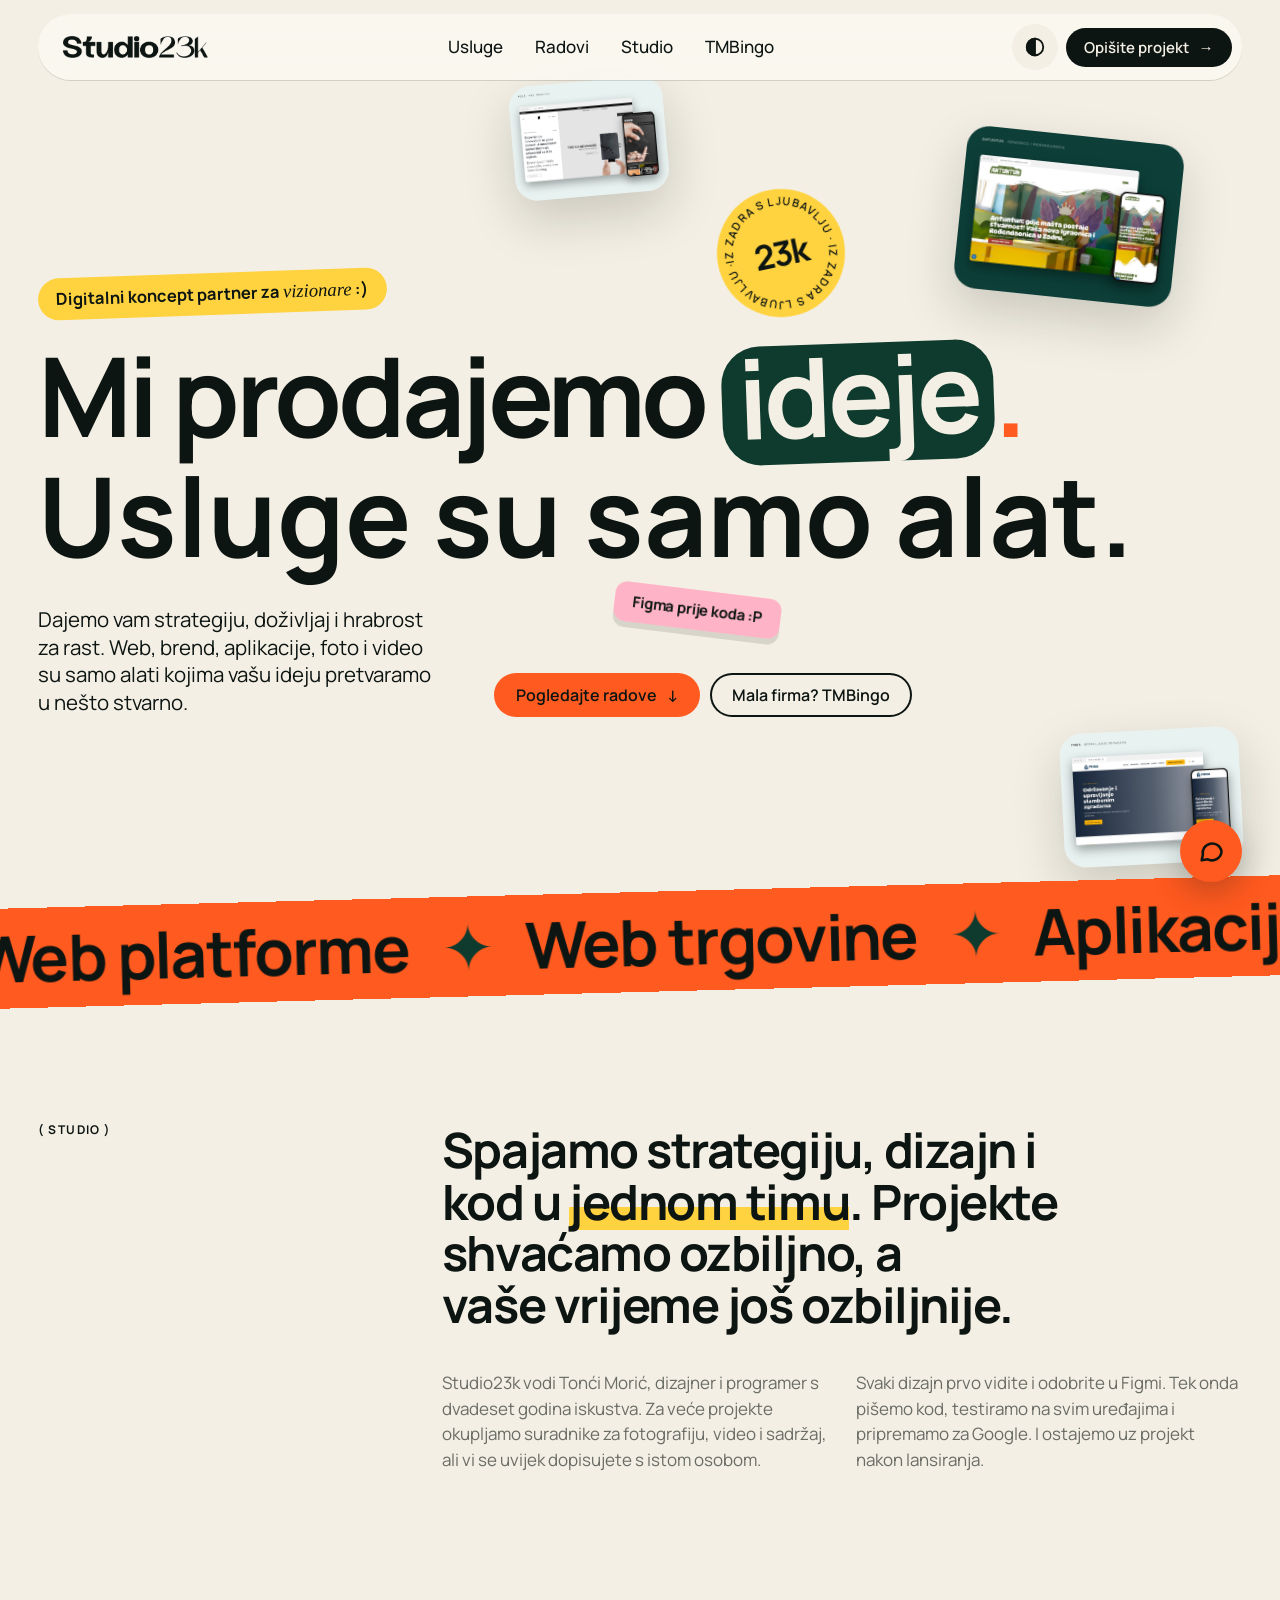
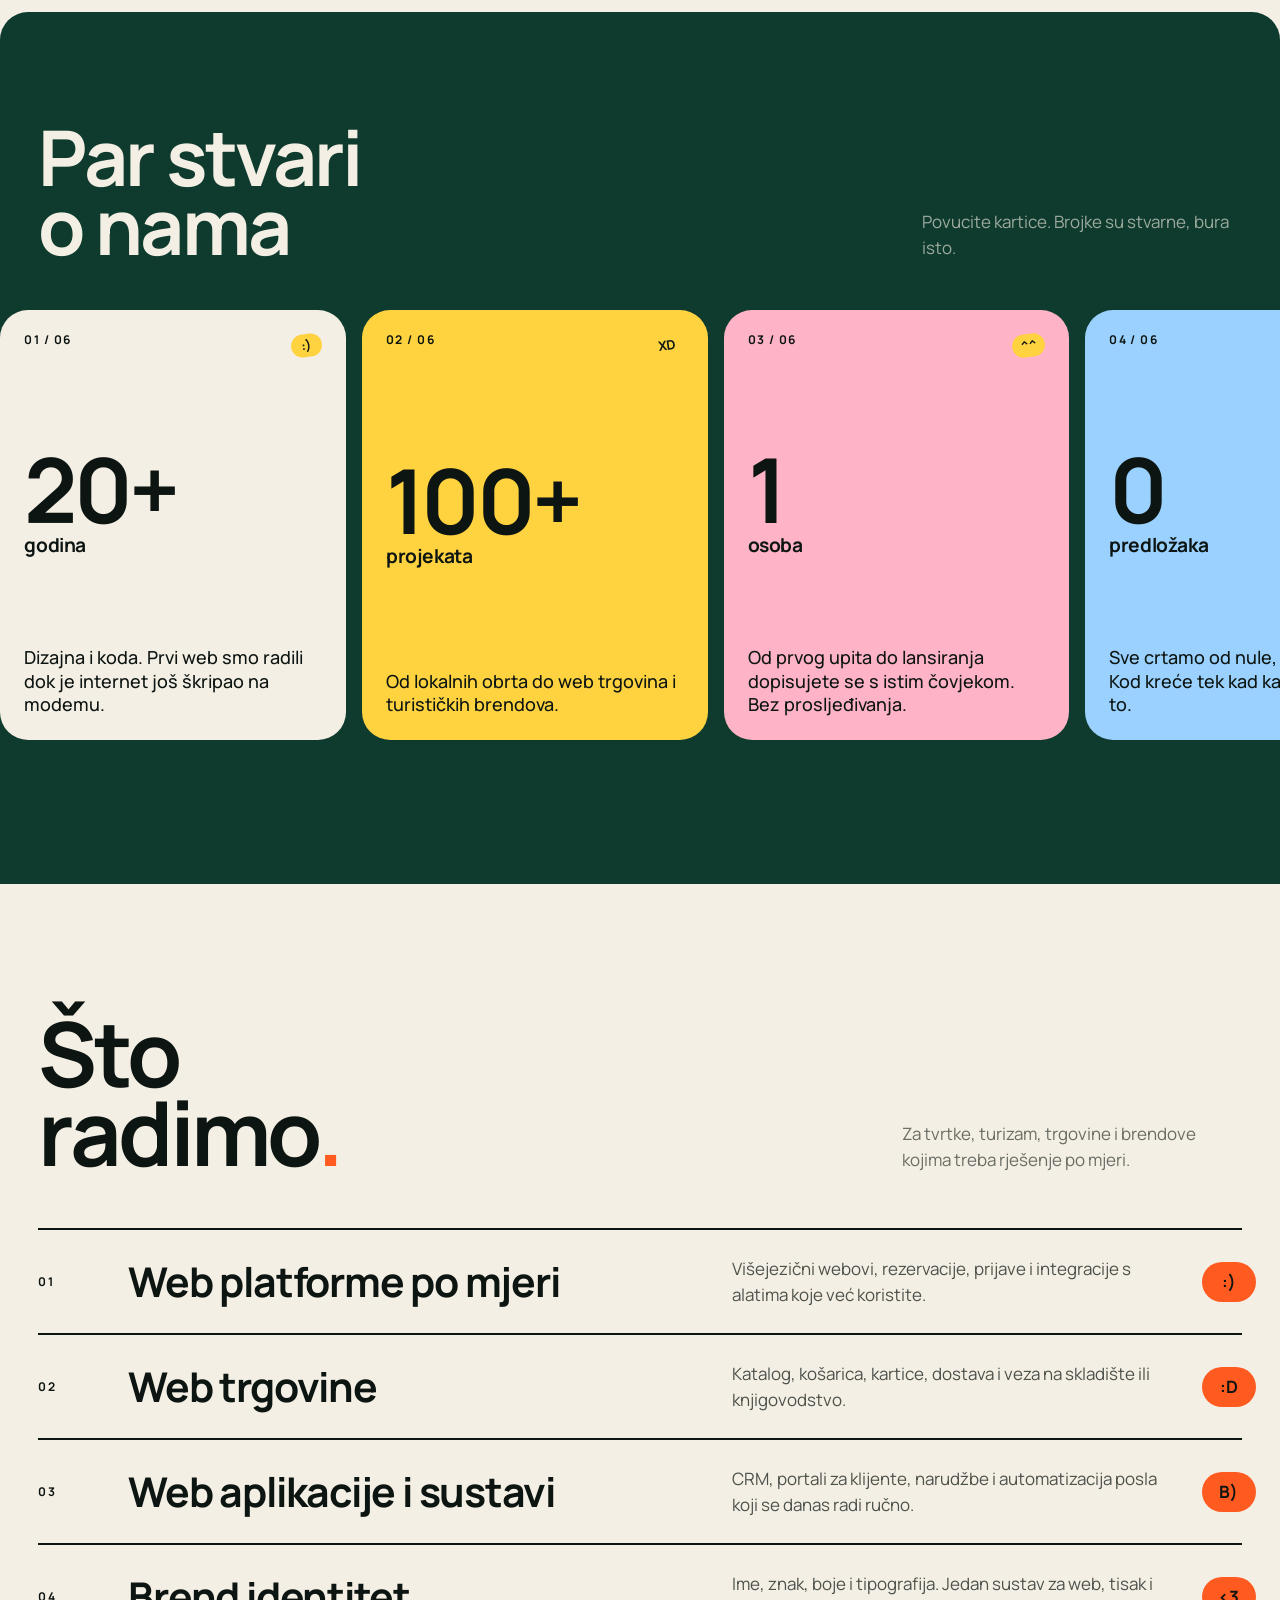
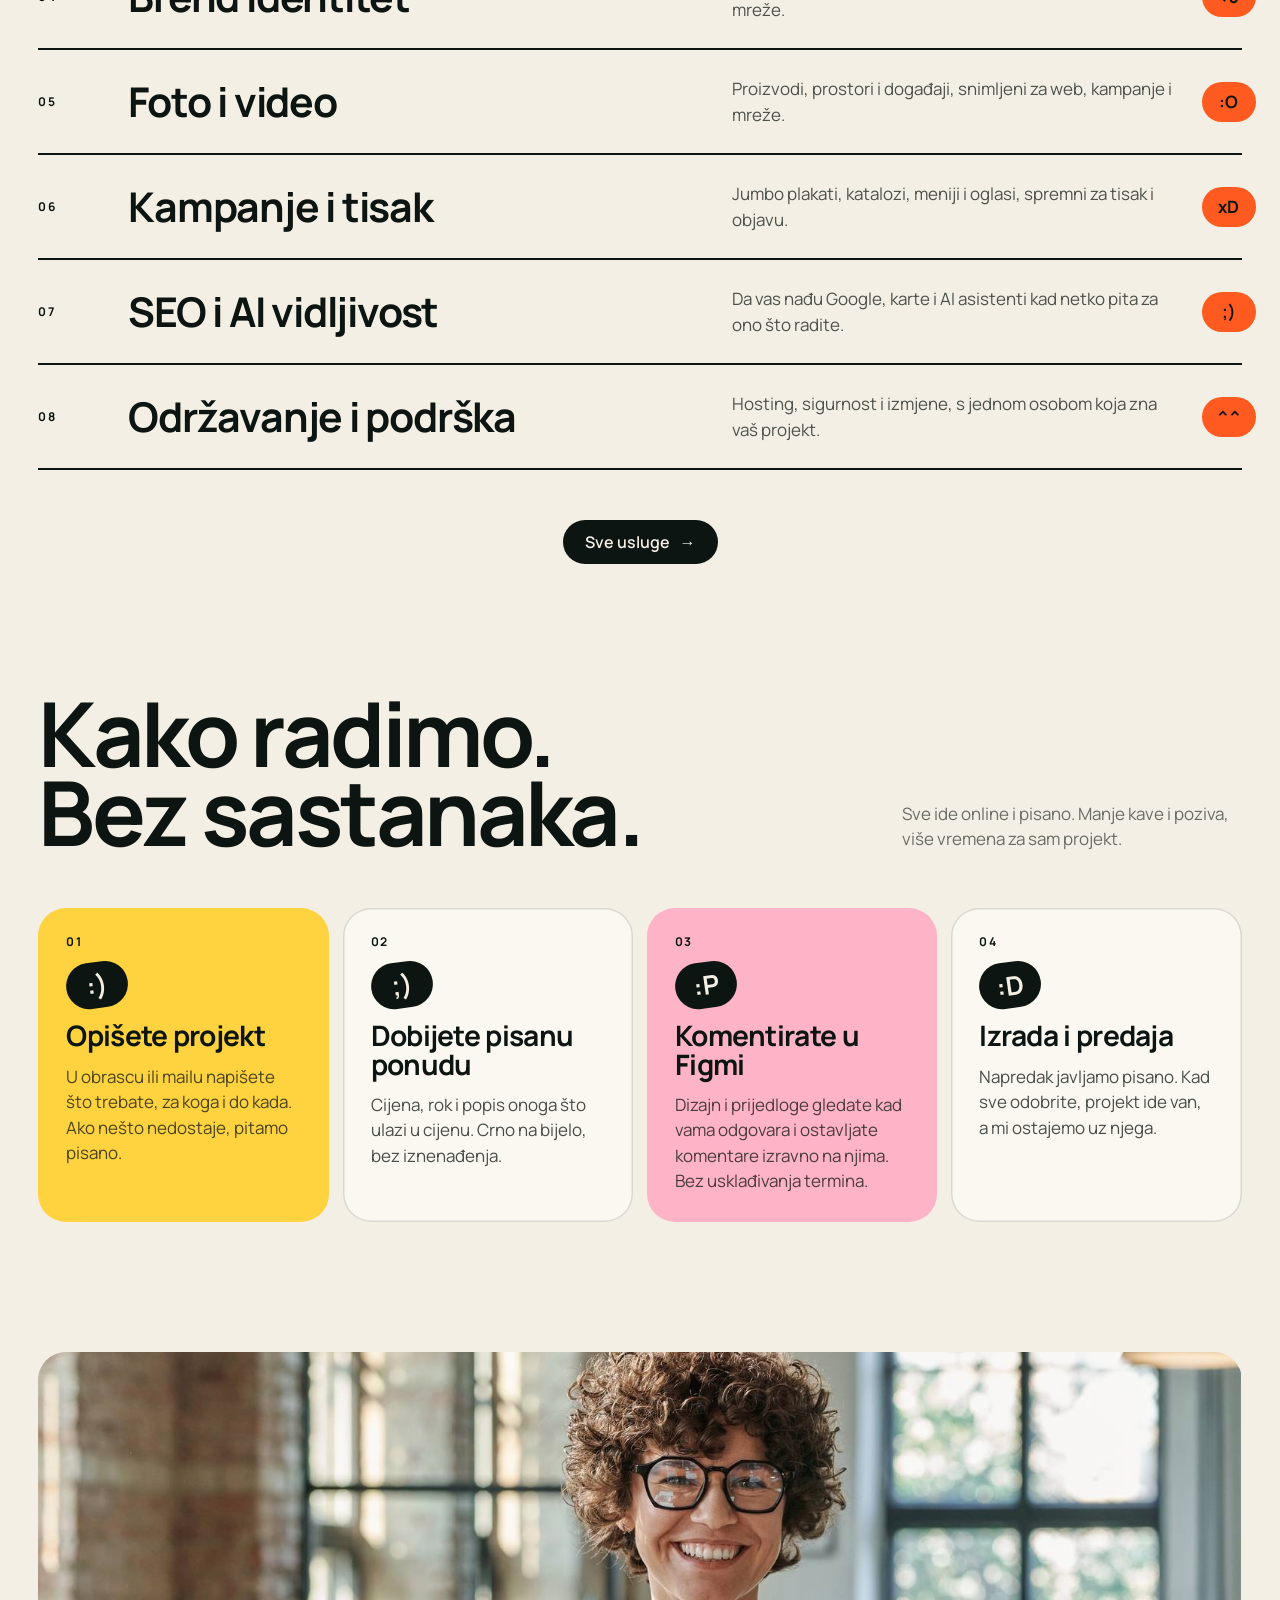
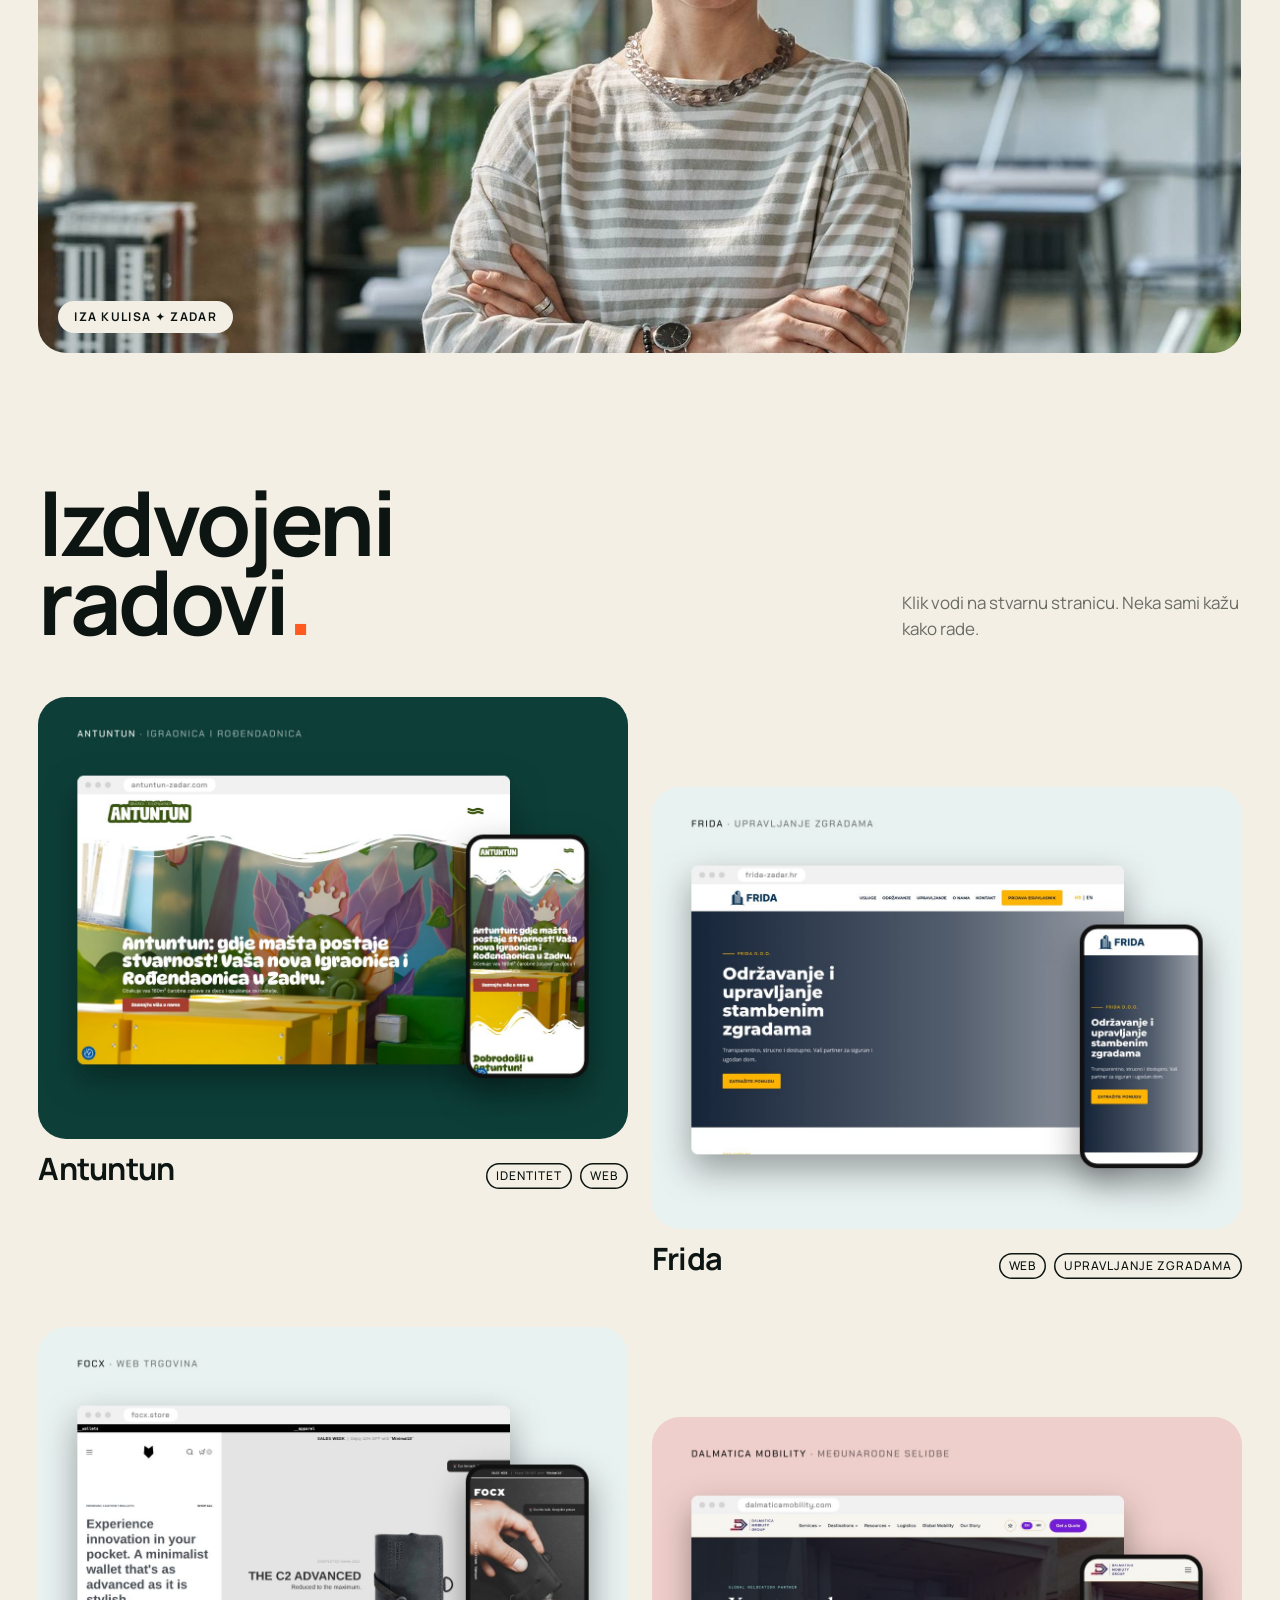
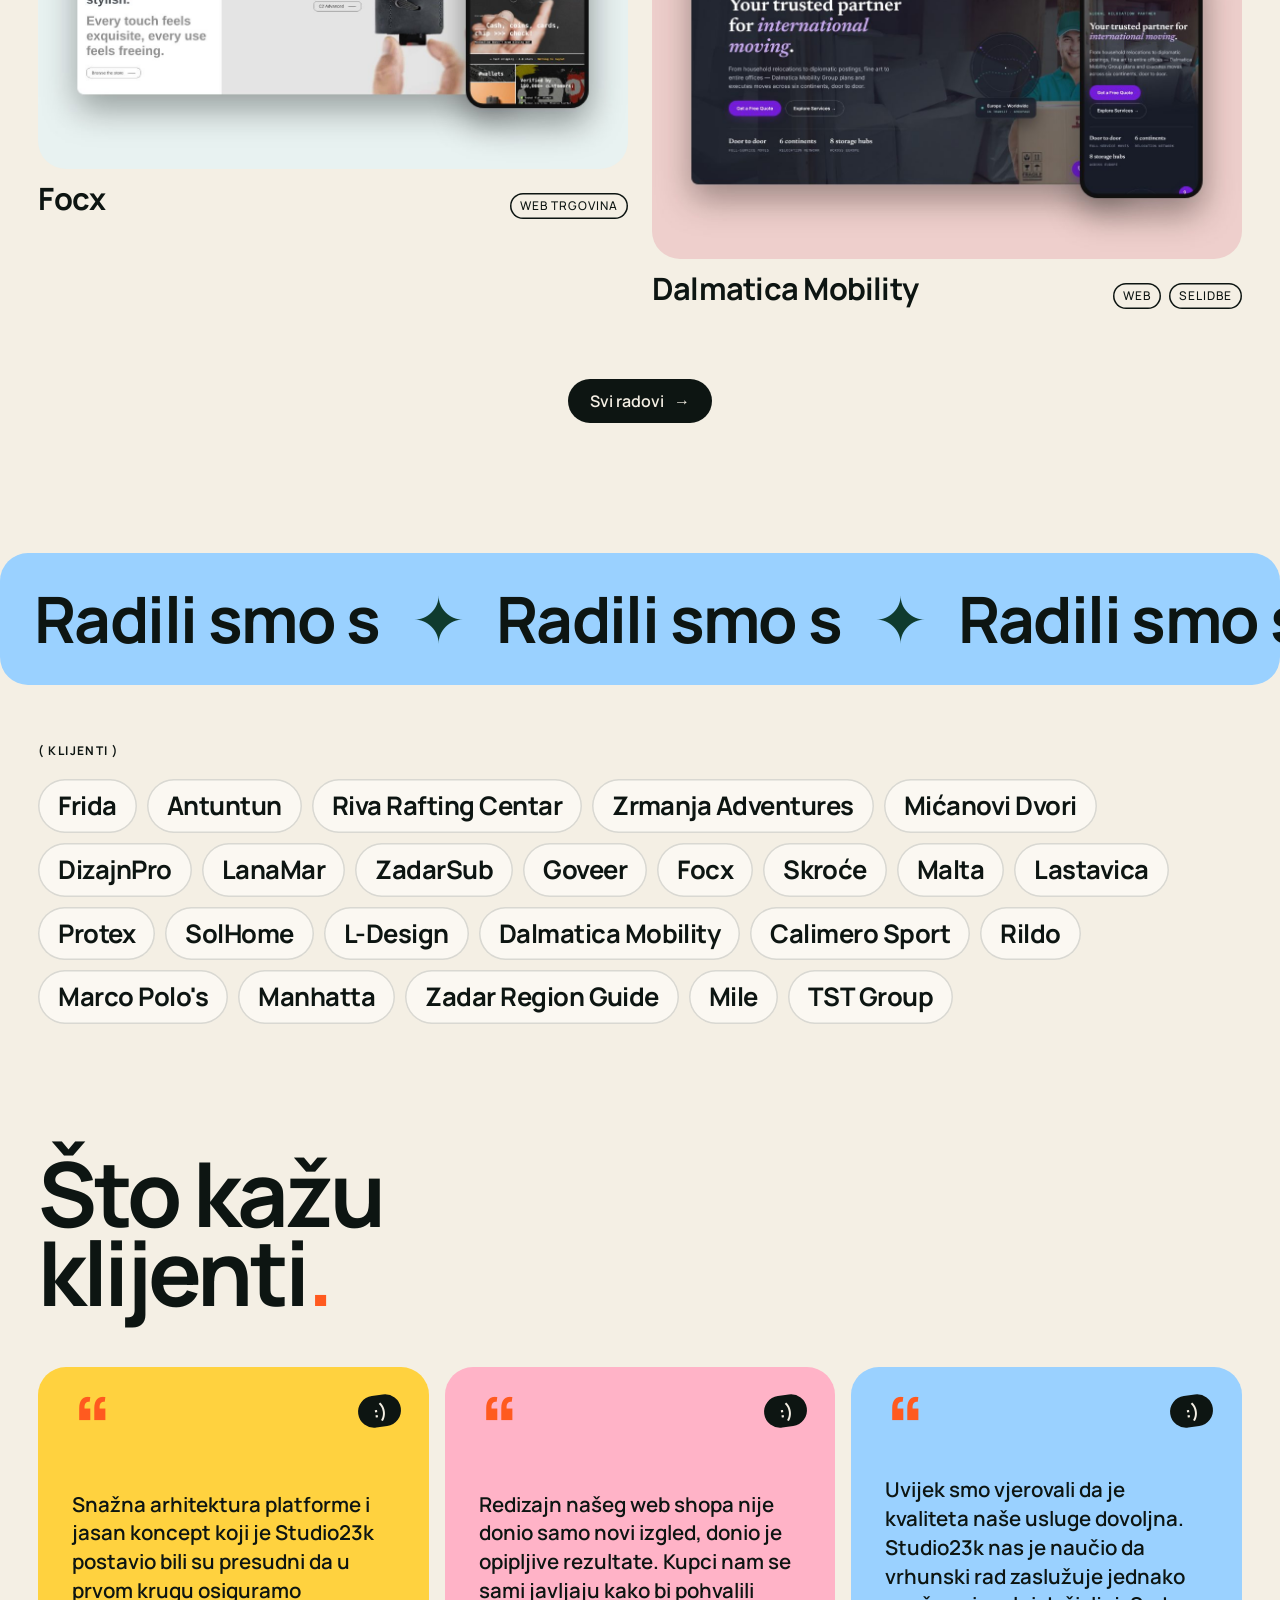
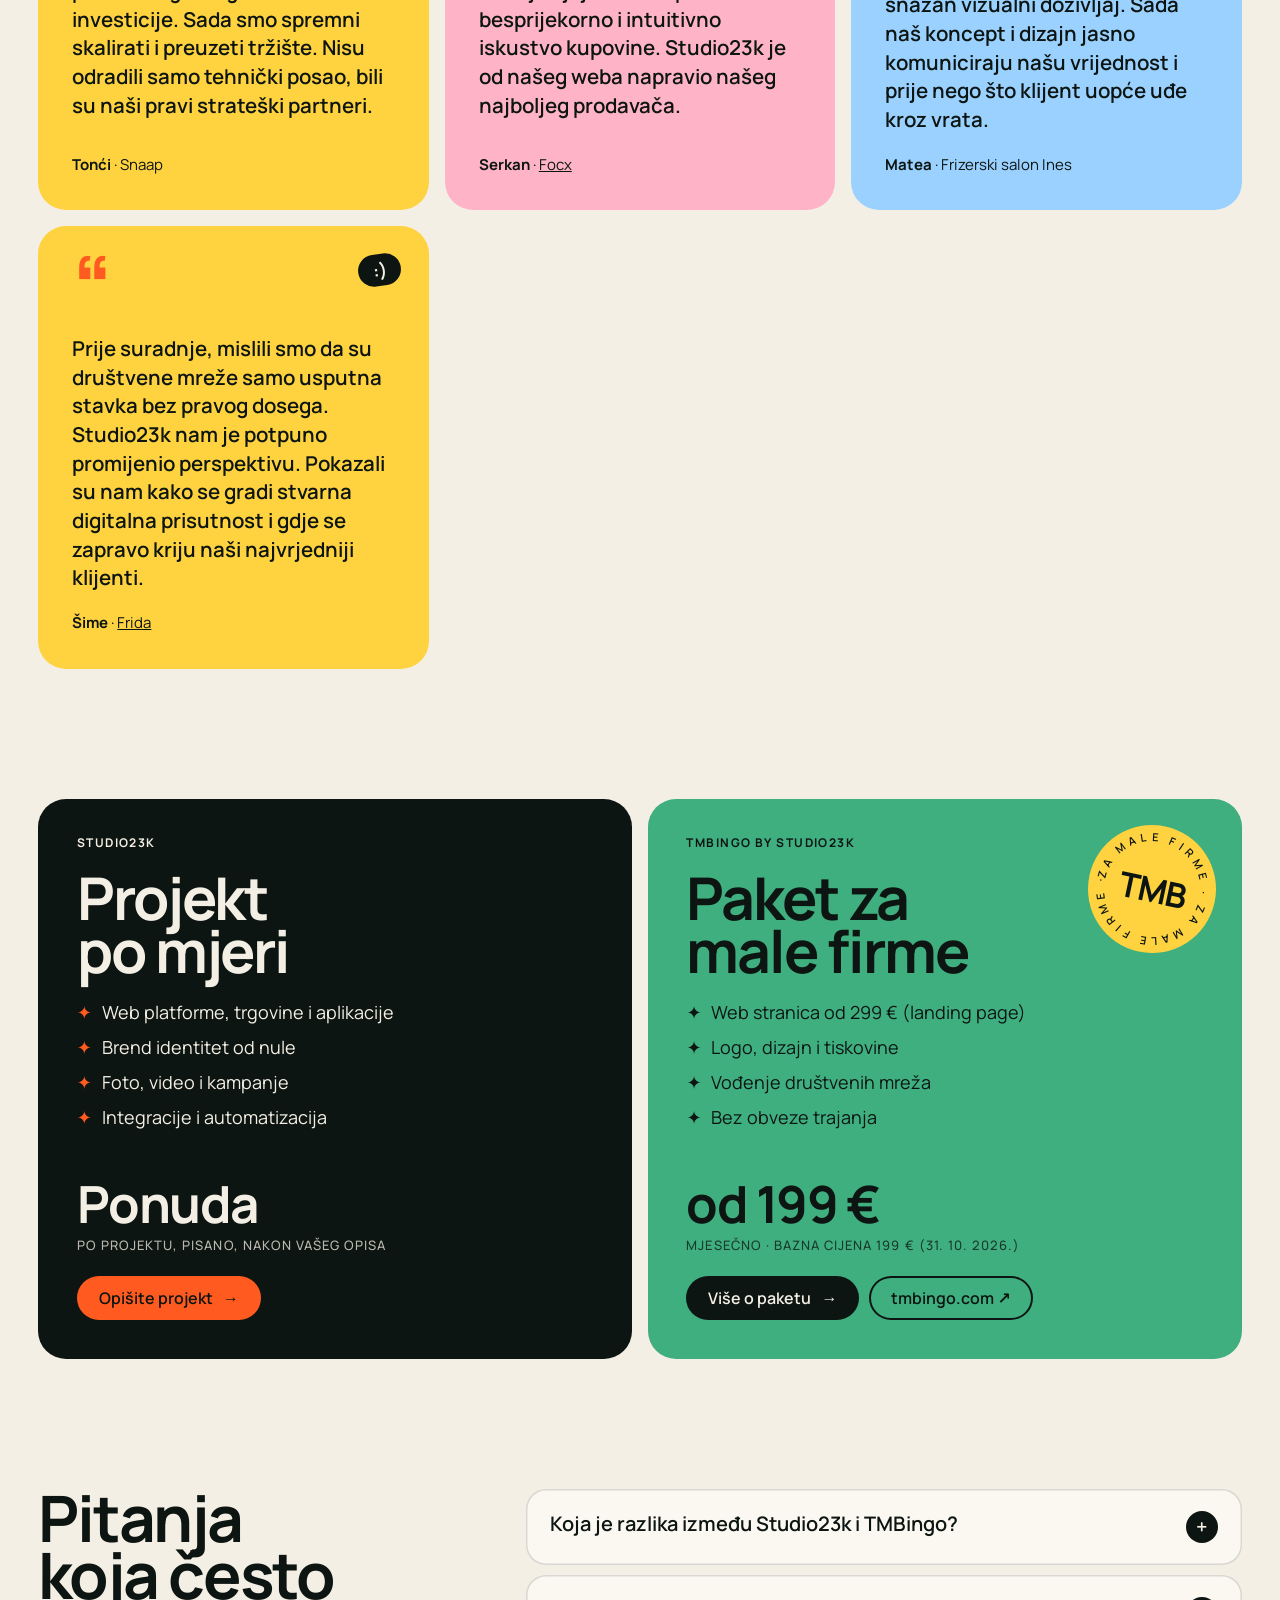
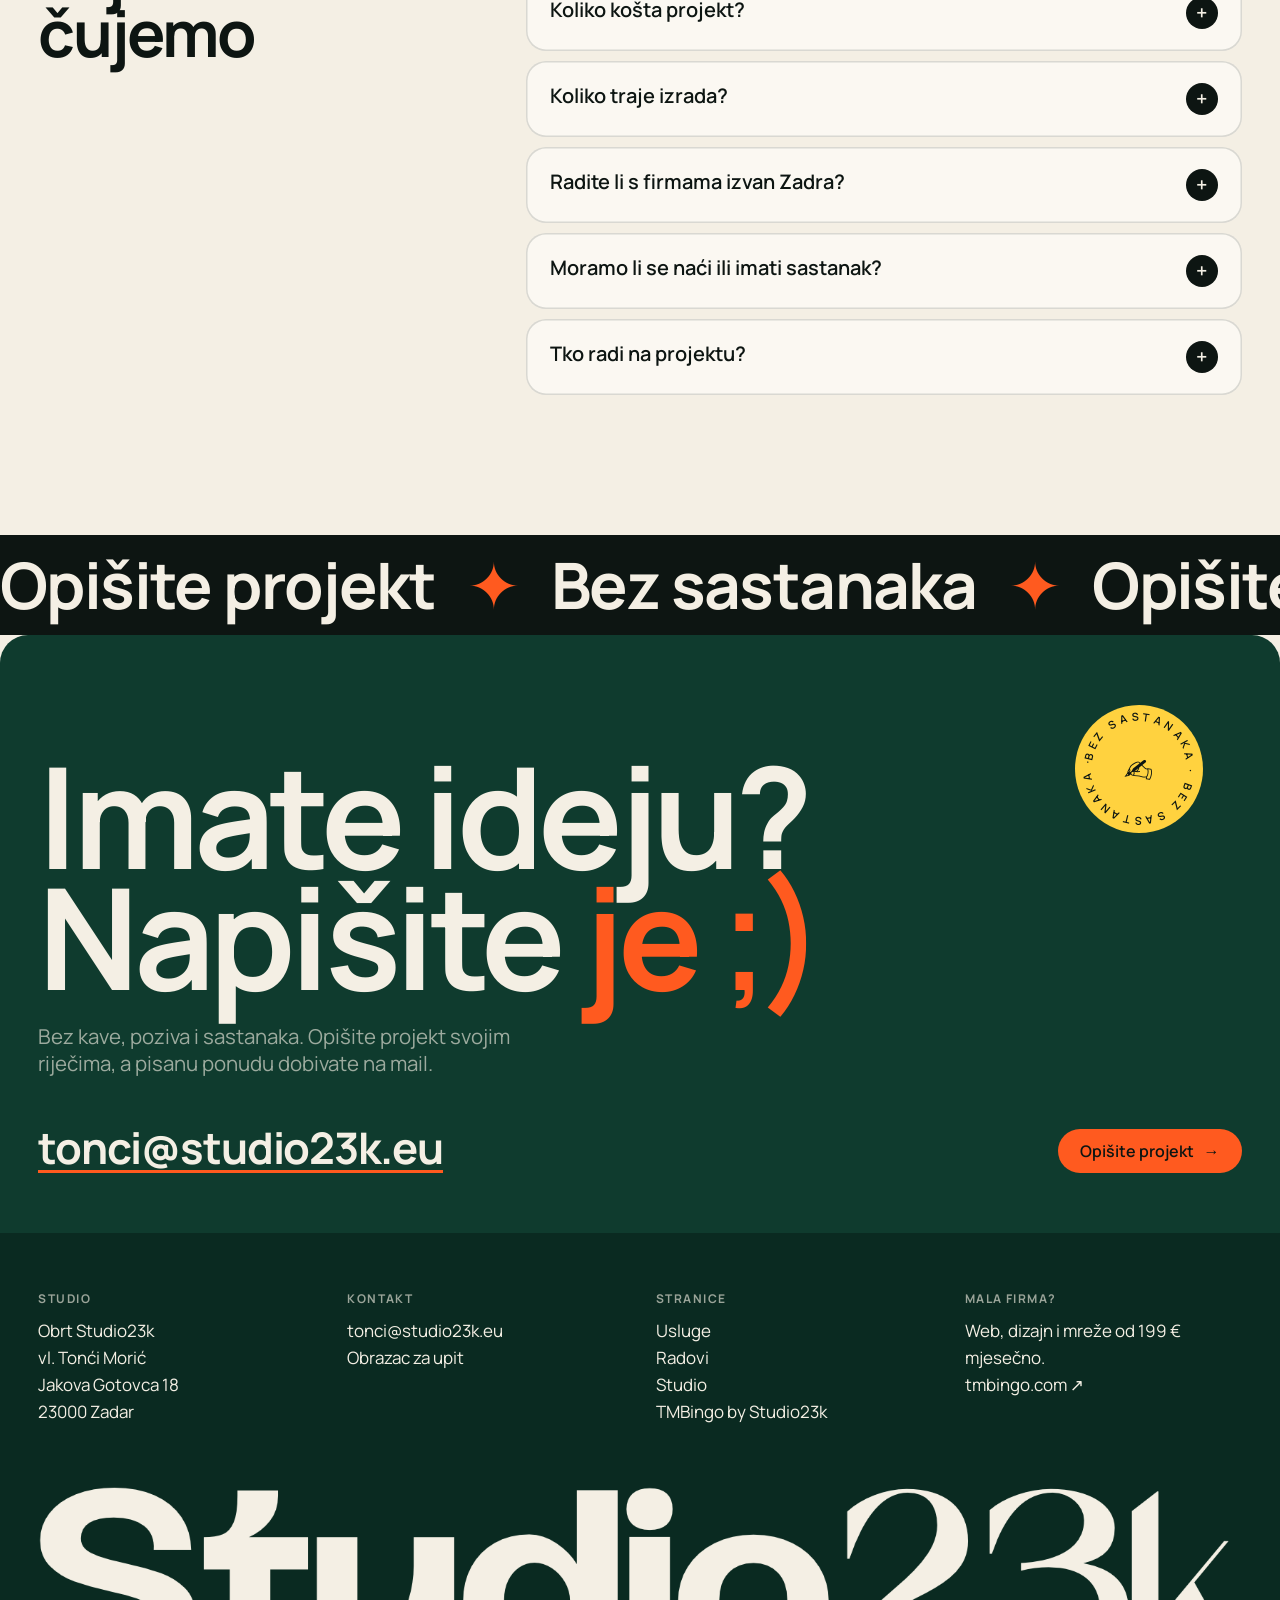
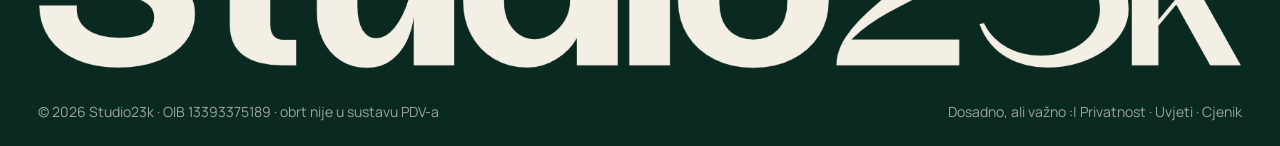
==== commit ded200a9: "Cloudflare Pages: _redirects i _headers umjesto netlify.toml, obrazac preko Web3Forms, glavni e-mail" ====
--- a/index.html
+++ b/index.html
@@ -18,7 +18,7 @@
 <link rel="icon" type="image/png" href="/assets/favicon.png">
 <link rel="apple-touch-icon" href="/assets/apple-touch-icon.png">
 <link rel="stylesheet" href="/assets/fonts/fonts.css">
-<link rel="stylesheet" href="/assets/studio.css?v=9">
+<link rel="stylesheet" href="/assets/studio.css?v=10">
 <script>(function(){var d=document.documentElement;try{var s=localStorage.getItem('s23k-tema');if(s)d.dataset.theme=s;if(sessionStorage.getItem('s23k-pre'))d.classList.add('no-pre');sessionStorage.setItem('s23k-pre','1')}catch(e){}})();</script>
 <script type="application/ld+json">
 [
@@ -32,7 +32,7 @@
   "url": "https://studio23k.eu/",
   "logo": "https://studio23k.eu/assets/apple-touch-icon.png",
   "image": "https://studio23k.eu/assets/og-image.jpg",
-  "email": "hello@studio23k.eu",
+  "email": "tonci@studio23k.eu",
   "telephone": "+385 92 405 0600",
   "taxID": "13393375189",
   "address": {
@@ -148,7 +148,7 @@
 <div class="menu" id="menu" aria-hidden="true">
   <div class="row"><a class="logo" href="/" aria-label="Studio23k, naslovna"><span class="lg"></span></a><button class="close" type="button" id="closeMenu">Zatvori</button></div>
   <nav class="links" aria-label="Izbornik"><a href="/usluge/">Usluge</a><a href="/radovi/">Radovi</a><a href="/#studio">Studio</a><a href="/tmbingo/" class="tmb">TMBingo</a><a href="/upit/">Upit</a></nav>
-  <div class="row tag"><span>hello@studio23k.eu</span><span class="dim">Zadar</span></div>
+  <div class="row tag"><span>tonci@studio23k.eu</span><span class="dim">Zadar</span></div>
 </div>
 
 <main>
@@ -265,13 +265,13 @@
   <h2 class="rv">Imate ideju?<br>Napišite <span class="o">je ;)</span></h2>
   <p class="lead rv">Bez kave, poziva i sastanaka. Opišite projekt svojim riječima, a pisanu ponudu dobivate na mail.</p>
   <div class="row rv">
-    <a class="mail" href="mailto:hello@studio23k.eu?subject=Upit%20za%20projekt" data-cur="Pišite">hello@studio23k.eu</a>
+    <a class="mail" href="mailto:tonci@studio23k.eu?subject=Upit%20za%20projekt" data-cur="Pišite">tonci@studio23k.eu</a>
     <div style="display:flex;gap:10px;flex-wrap:wrap"><a class="pill o" href="/upit/">Opišite projekt <span class="ar">→</span></a></div>
   </div>
 </section>
 <footer class="ft">
   <div><span class="tag">Studio</span><p>Obrt Studio23k<br>vl. Tonći Morić<br>Jakova Gotovca 18<br>23000 Zadar</p></div>
-  <div><span class="tag">Kontakt</span><p><a href="mailto:hello@studio23k.eu">hello@studio23k.eu</a><br><a href="/upit/">Obrazac za upit</a></p></div>
+  <div><span class="tag">Kontakt</span><p><a href="mailto:tonci@studio23k.eu">tonci@studio23k.eu</a><br><a href="/upit/">Obrazac za upit</a></p></div>
   <div><span class="tag">Stranice</span><ul><li><a href="/usluge/">Usluge</a></li><li><a href="/radovi/">Radovi</a></li><li><a href="/#studio">Studio</a></li><li><a class="g" href="/tmbingo/">TMBingo by Studio23k</a></li></ul></div>
   <div><span class="tag">Mala firma?</span><p>Web, dizajn i mreže od 199 € mjesečno.<br><a class="g" href="https://tmbingo.com/" target="_blank" rel="noopener">tmbingo.com ↗</a></p></div>
   <p class="big" aria-hidden="true"><span class="lg"></span></p>
@@ -282,7 +282,7 @@
   <div class="win" role="dialog" aria-label="Poruka Studio23k">
     <div class="top"><i></i><b>Studio23k</b><span class="dim">· Zadar</span></div>
     <div class="msgs"><p class="msg">Bok! :)</p><p class="msg">Imate projekt na umu ili vam treba nešto manje za firmu? Napišite, odgovaramo pisano.</p></div>
-    <div class="opts"><a href="/upit/">Opisat ću projekt</a><a class="g" href="/tmbingo/">Mala sam firma</a><a href="mailto:hello@studio23k.eu?subject=Upit%20za%20projekt">Pišem mail</a></div>
+    <div class="opts"><a href="/upit/">Opisat ću projekt</a><a class="g" href="/tmbingo/">Mala sam firma</a><a href="mailto:tonci@studio23k.eu?subject=Upit%20za%20projekt">Pišem mail</a></div>
   </div>
   <button class="btn" type="button" aria-label="Otvori poruke" aria-expanded="false"><svg viewBox="0 0 24 24" fill="none" stroke="currentColor" stroke-width="2.2" stroke-linecap="round" stroke-linejoin="round"><path d="M21 12a8 8 0 0 1-11.6 7.1L4 20l1-4.6A8 8 0 1 1 21 12z"/></svg></button>
 </div>
--- a/assets/studio.css
+++ b/assets/studio.css
@@ -450,3 +450,4 @@
 @keyframes hup { from { opacity: 0; transform: translateY(.35em); } to { opacity: 1; transform: none; } }
 @media (prefers-reduced-motion: reduce) { .hero h1 .l > span, .hero h1 .b2 { animation: none; opacity: 1; transform: none; } }
 .hero h1 em { padding: .02em .14em .16em; line-height: .9; vertical-align: baseline; }
+.fm .hp { position: absolute; left: -9999px; width: 1px; height: 1px; opacity: 0; }
